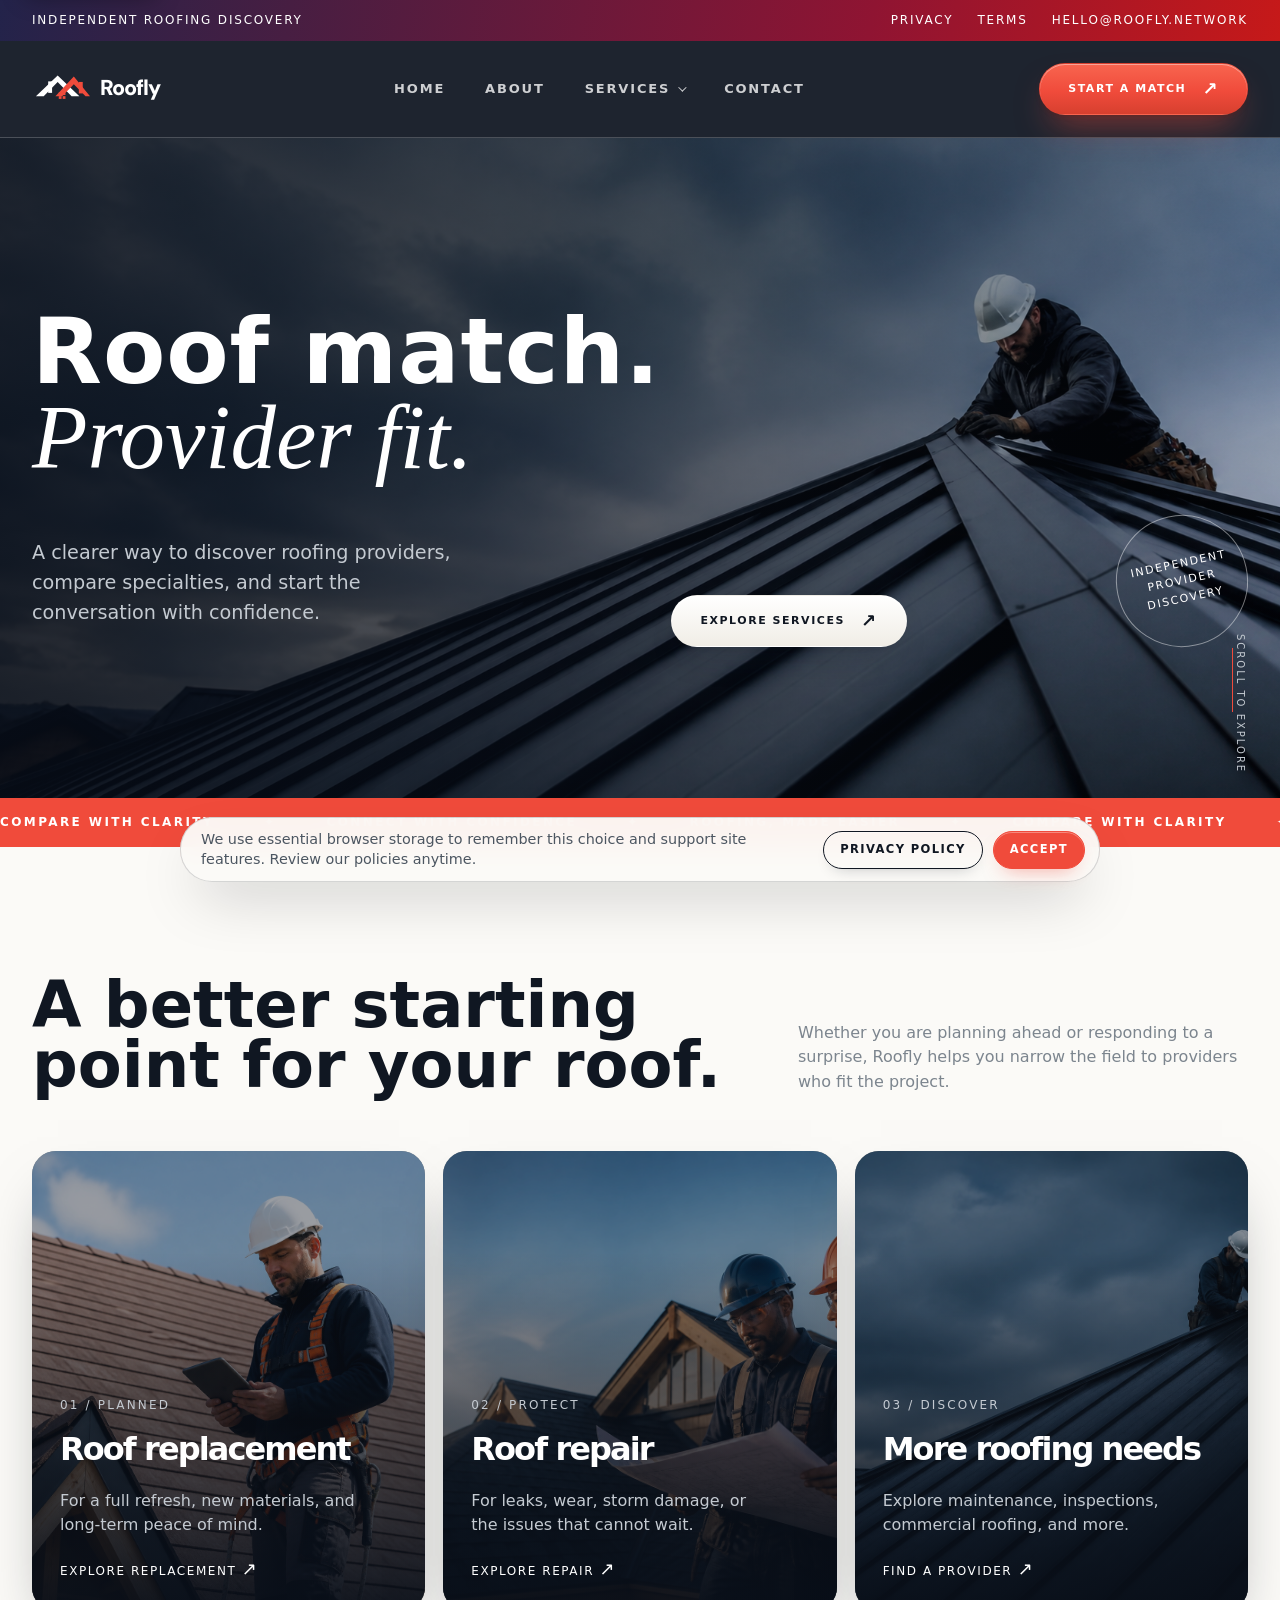
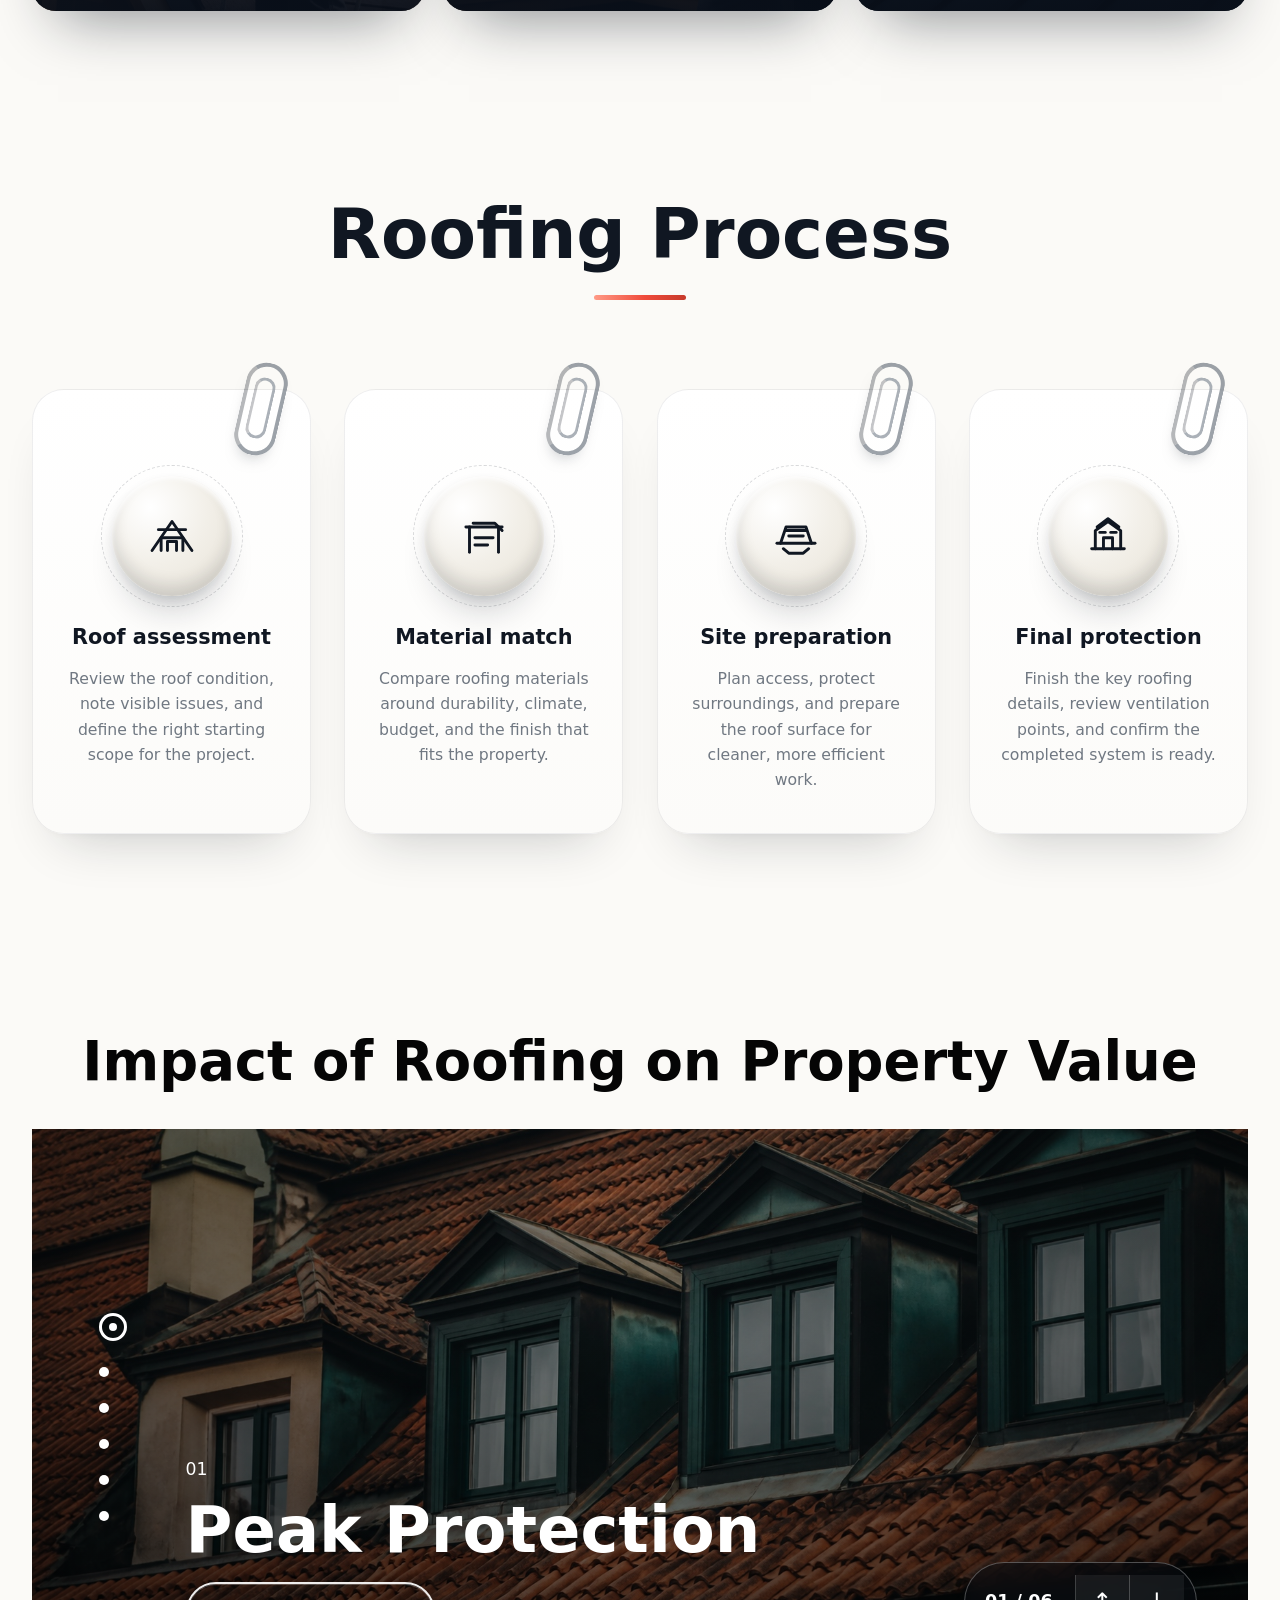
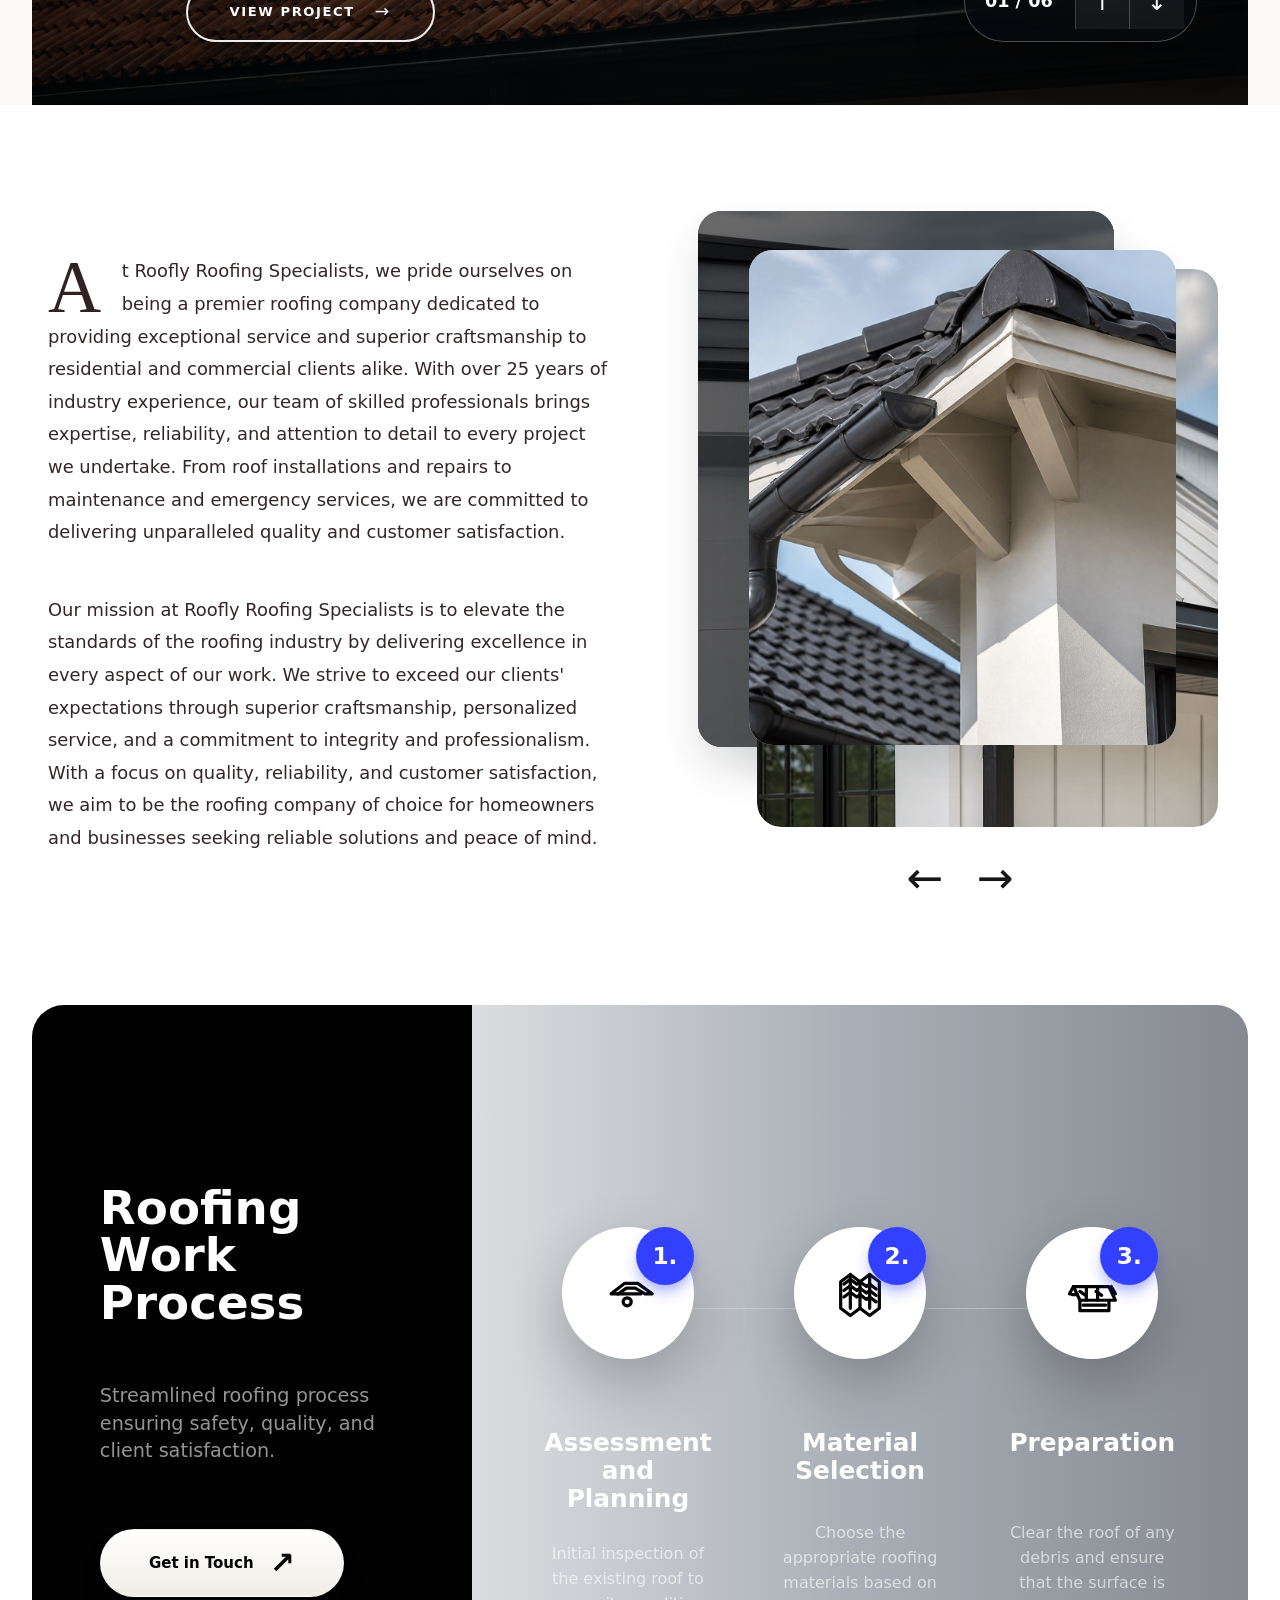
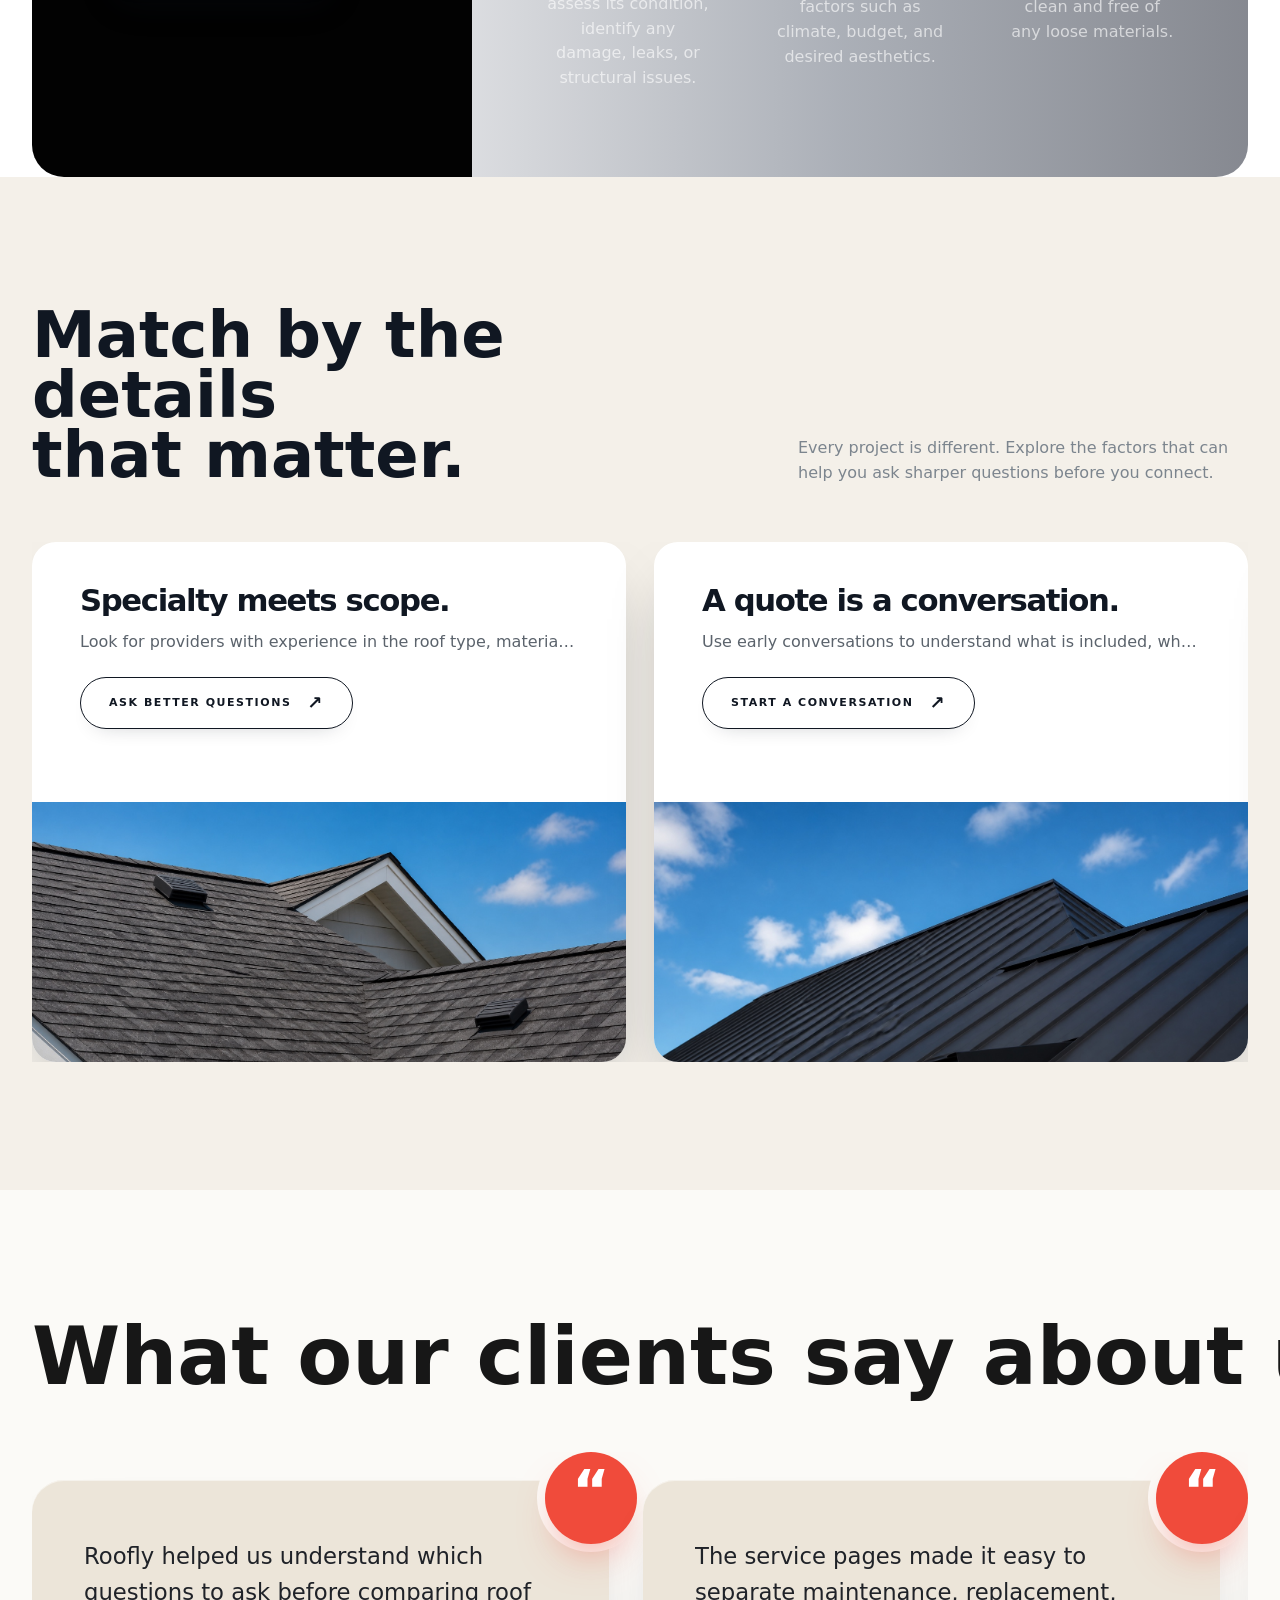
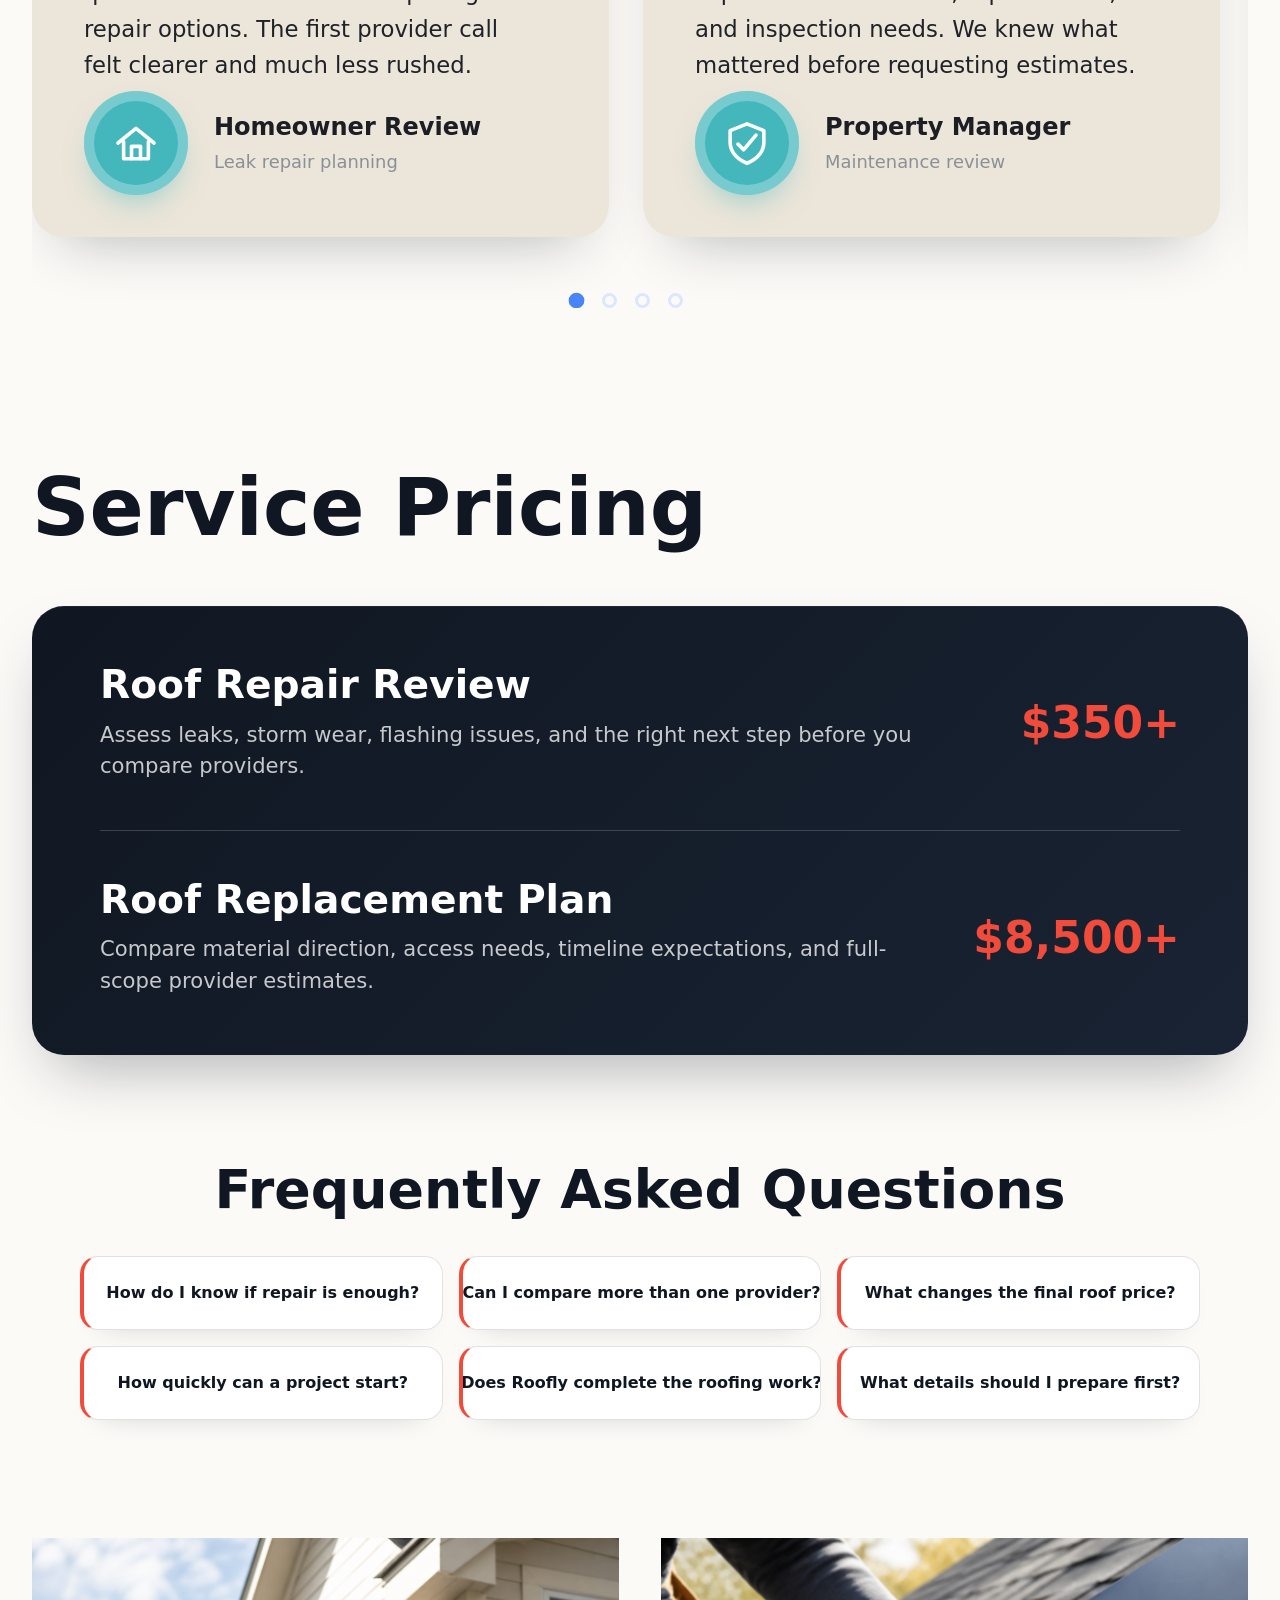
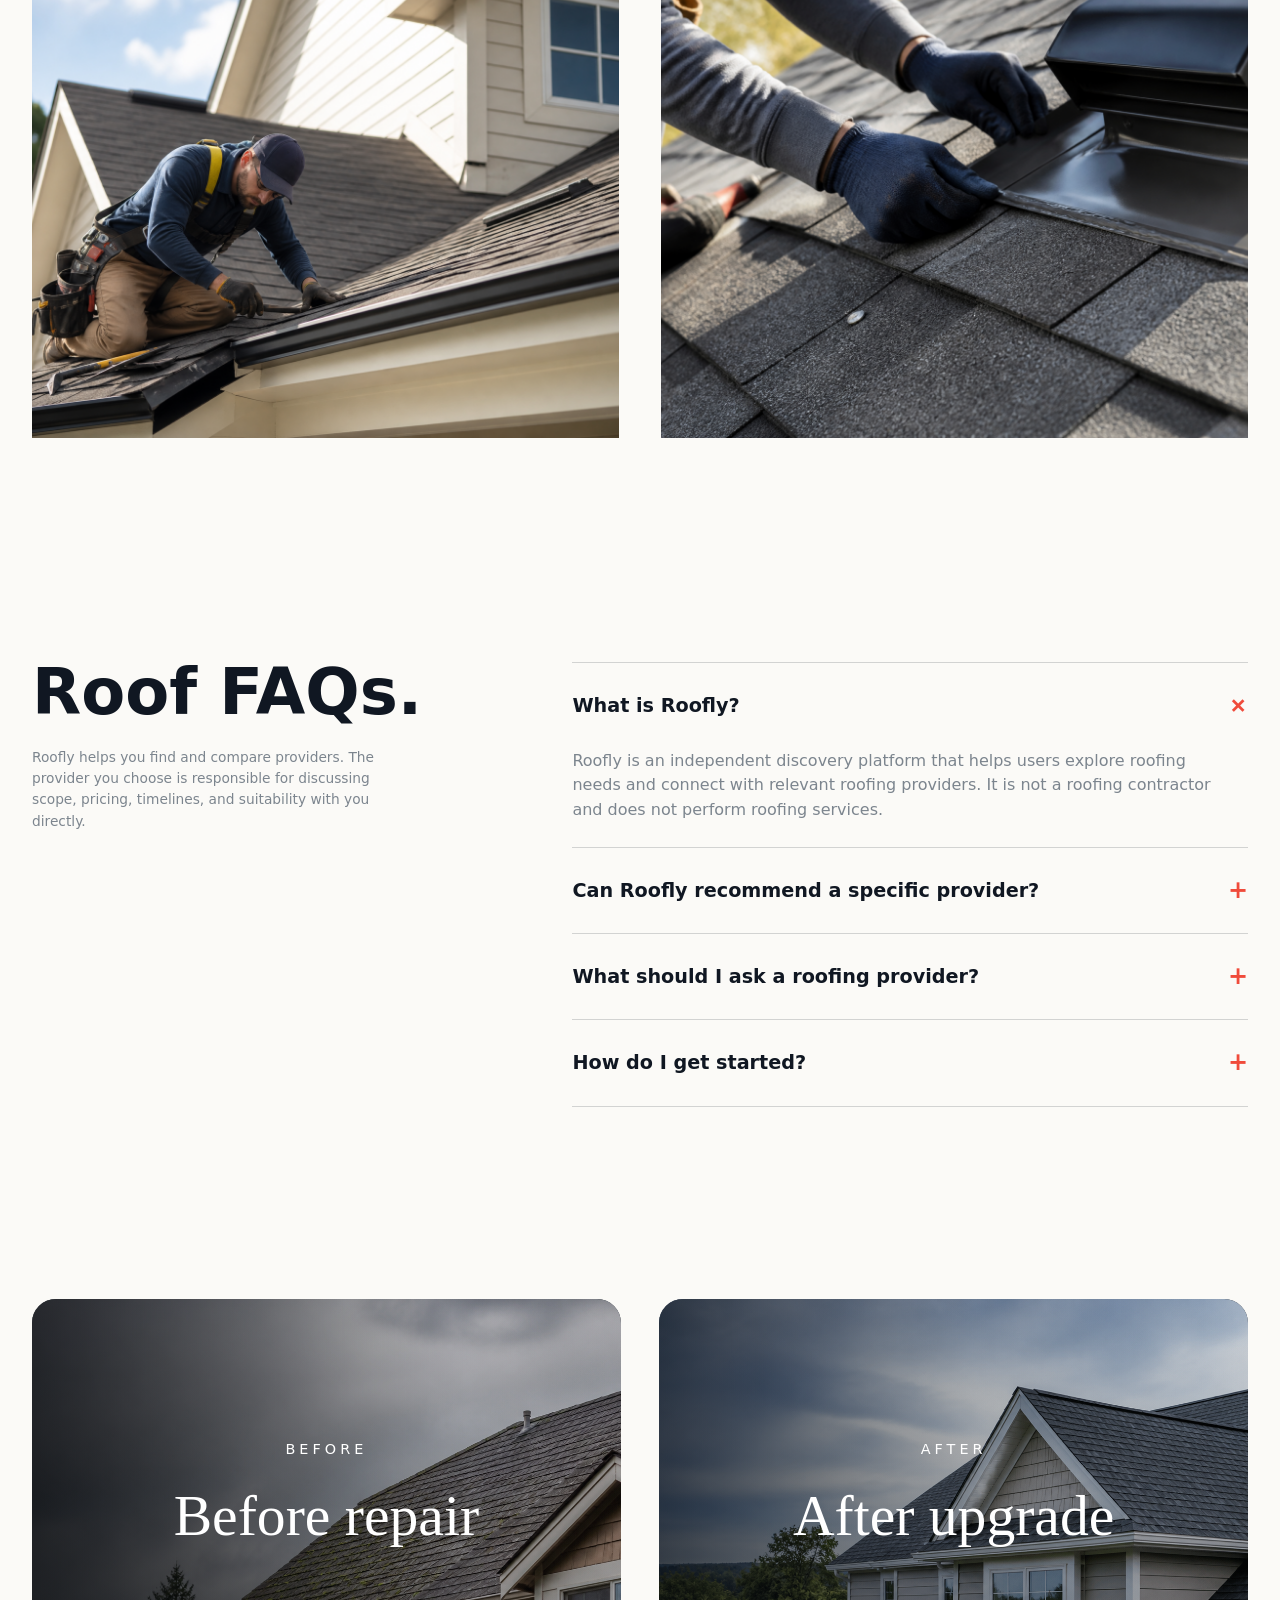
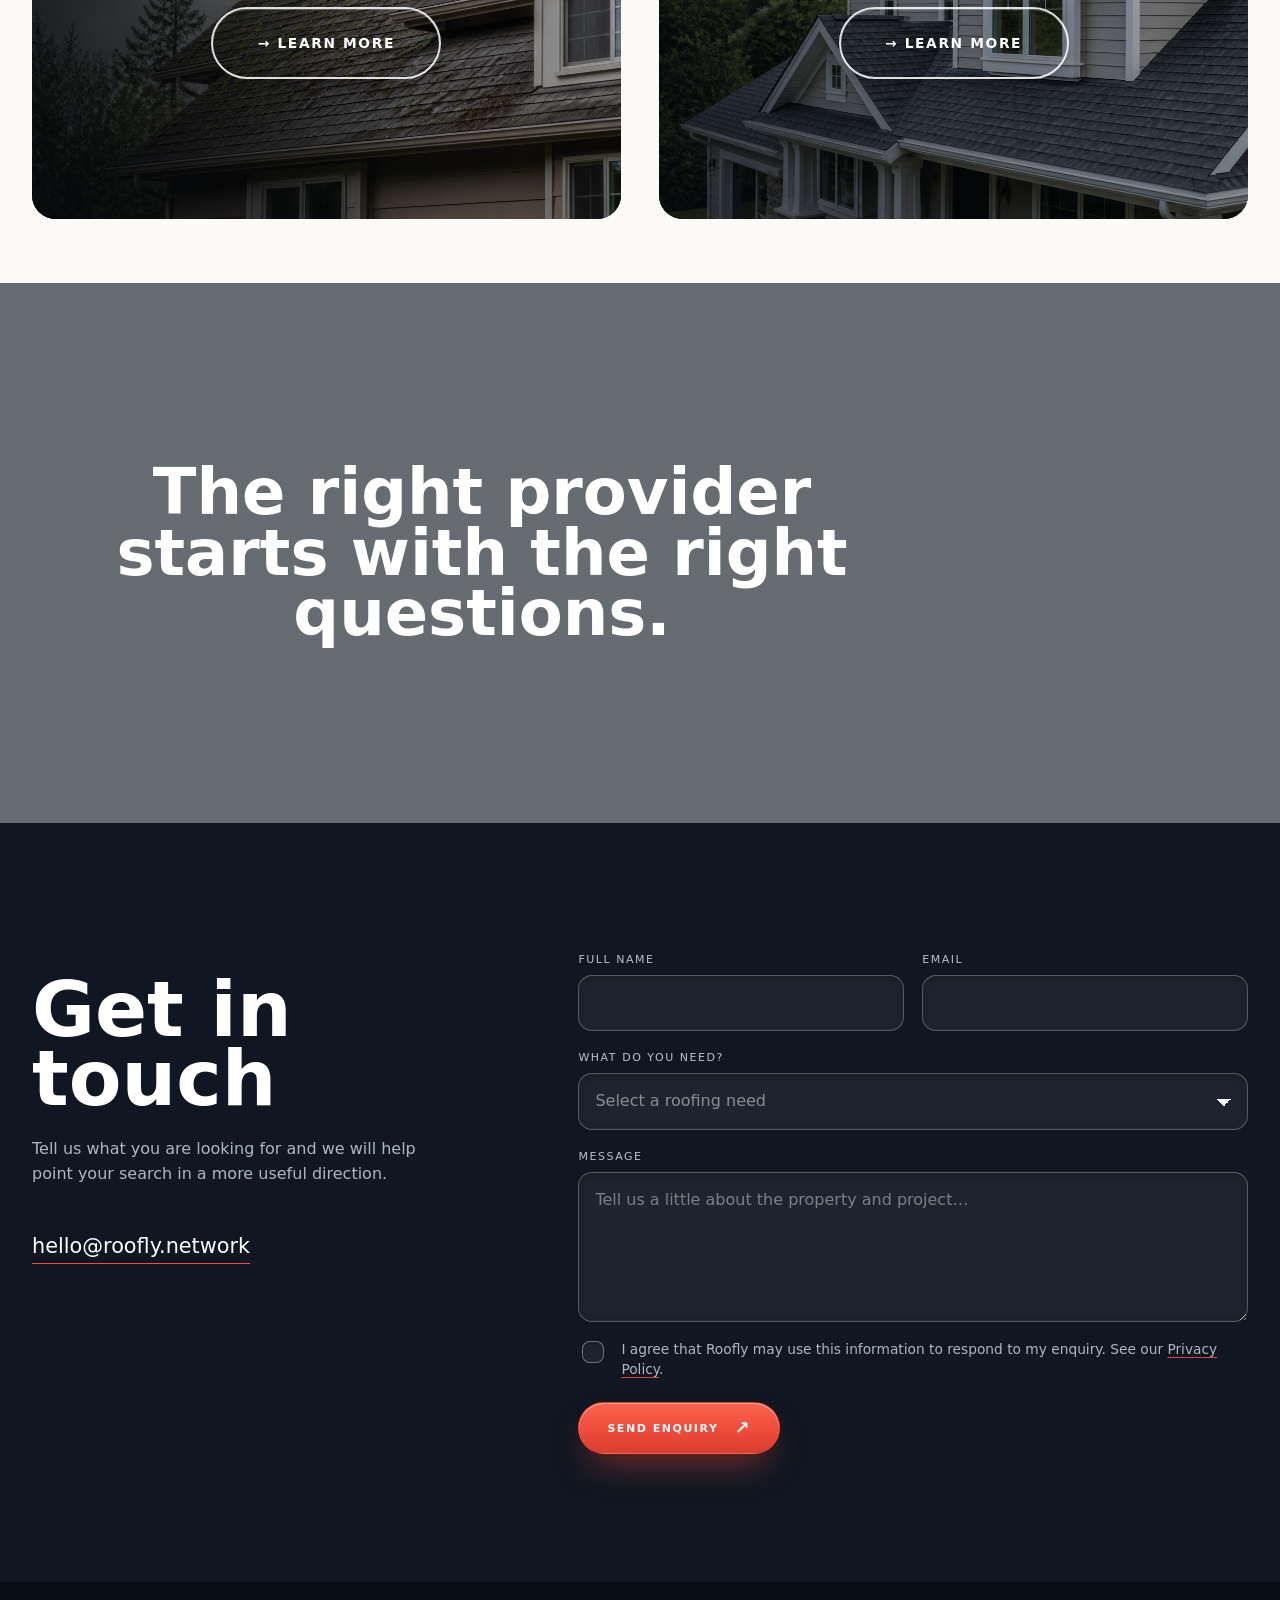
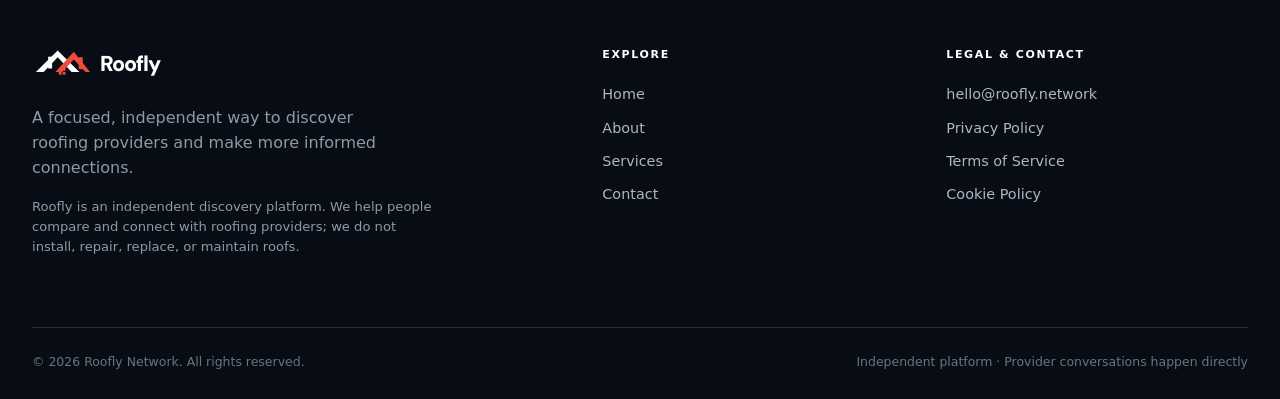
==== index.html @ 808ccd4a "+" ====
<!doctype html>
<html lang="en">

<head>
  <meta charset="utf-8">
  <meta name="viewport" content="width=device-width, initial-scale=1">
  <title>Roofly — Find your roofing match</title>
  <meta name="description"
    content="Roofly helps homeowners and businesses discover and compare roofing providers. Independent, practical, and built around better matches.">
  <link rel="icon" href="assets/images/favicon.svg">
  <link rel="stylesheet" href="assets/css/styles.css">
  <link rel="preconnect" href="https://fonts.googleapis.com">
  <link rel="preconnect" href="https://fonts.gstatic.com" crossorigin>
  <link href="https://fonts.googleapis.com/css2?family=DM+Sans:wght@400;500;700;800&display=swap" rel="stylesheet">
  <link rel="stylesheet" href="https://cdn.jsdelivr.net/npm/aos@2.3.4/dist/aos.css">
  <link rel="stylesheet" href="https://cdn.jsdelivr.net/npm/swiper@11/swiper-bundle.min.css">
</head>

<body>
  <a class="skip-link" href="#main">Skip to content</a>
  <div class="topbar">
    <div class="container topbar__inner"><span>Independent roofing discovery</span>
      <div class="topbar__links"><a href="privacy-policy.html">Privacy</a><a href="terms-of-service.html">Terms</a><a
          href="mailto:hello@roofly.network" data-site-email></a></div>
    </div>
  </div>
  <header class="site-header">
    <div class="container nav"><a class="brand" href="index.html" aria-label="Roofly home"><img data-config-logo
          src="assets/images/logo-mark.svg" alt=""><span data-site-name>Roofly</span></a>
      <nav class="nav__links" aria-label="Main navigation"><a href="index.html" data-nav-label="home">Home</a><a
          href="#about" data-nav-label="about">About</a>
        <div class="nav__item nav__item--has-menu"><a class="nav__trigger" href="#services" data-nav-label="services"
            aria-haspopup="true" aria-expanded="false">Services</a>
          <div class="nav-dropdown" role="menu" aria-label="Services navigation"><a href="roof-replacement.html"
              role="menuitem"><span>Roof replacement</span><small>Full refresh and planning</small></a><a
              href="roof-repair.html" role="menuitem"><span>Roof repair</span><small>Leaks, wear, and
                damage</small></a><a href="#contact" role="menuitem"><span>Contact form</span><small>Send your
                roofing request</small></a></div>
        </div><a href="#contact" data-nav-label="contact">Contact</a>
      </nav><a class="button button--coral nav__cta" href="#contact">Start a match <span
          class="arrow">↗</span></a><button class="menu-toggle" aria-label="Open menu" aria-expanded="false">☰</button>
    </div>
  </header>
  <main id="main">
    <section class="hero">
      <div class="hero__media"></div>
      <div class="container hero__content">
        <h1 class="display hero__title" data-aos="fade-up">Roof match.<br><em>Provider fit.</em>
        </h1>
        <div class="hero__bottom" data-aos="fade-up" data-aos-delay="140">
          <p class="lede hero__aside">A clearer way to discover roofing providers, compare specialties, and start the
            conversation with confidence.</p><a class="button button--light" href="#services">Explore services <span
              class="arrow">↗</span></a>
          <div class="hero__stamp">Independent<br>provider<br>discovery</div>
        </div>
      </div>
      <div class="hero__scroll">Scroll to explore</div>
    </section>
    <div class="marquee">
      <div class="marquee__track">
        <div class="marquee__group"><span>Compare with clarity</span><span>Connect with confidence</span><span>Roofing,
            made easier</span><span>Compare with clarity</span><span>Connect with confidence</span><span>Roofing, made
            easier</span></div>
        <div class="marquee__group" aria-hidden="true"><span>Compare with clarity</span><span>Connect with
            confidence</span><span>Roofing, made easier</span><span>Compare with clarity</span><span>Connect with
            confidence</span><span>Roofing, made easier</span></div>
      </div>
    </div>
    <section class="section" id="services">
      <div class="container">
        <div class="section-intro" data-aos="fade-up">
          <div>
            <h2 class="h2">A better starting<br>point for your roof.</h2>
          </div>
          <p>Whether you are planning ahead or responding to a surprise, Roofly helps you narrow the field to providers
            who fit the project.</p>
        </div>
        <div class="services-grid">
          <article class="service-card" data-aos="fade-up"><img src="assets/images/service-roofer.png"
              alt="Roofer working on a pitched roof">
            <div class="service-card__content">
              <div class="service-card__number">01 / PLANNED</div>
              <h3>Roof replacement</h3>
              <p>For a full refresh, new materials, and long-term peace of mind.</p><a class="service-card__link"
                href="roof-replacement.html">Explore replacement <span class="arrow">↗</span></a>
            </div>
          </article>
          <article class="service-card" data-aos="fade-up" data-aos-delay="80"><img src="assets/images/feature-roof.png"
              alt="Completed roof detail">
            <div class="service-card__content">
              <div class="service-card__number">02 / PROTECT</div>
              <h3>Roof repair</h3>
              <p>For leaks, wear, storm damage, or the issues that cannot wait.</p><a class="service-card__link"
                href="roof-repair.html">Explore repair <span class="arrow">↗</span></a>
            </div>
          </article>
          <article class="service-card" data-aos="fade-up" data-aos-delay="160"><img
              src="assets/images/about-roofers.png" alt="Roofing professionals discussing plans">
            <div class="service-card__content">
              <div class="service-card__number">03 / DISCOVER</div>
              <h3>More roofing needs</h3>
              <p>Explore maintenance, inspections, commercial roofing, and more.</p><a class="service-card__link"
                href="#contact">Find a provider <span class="arrow">↗</span></a>
            </div>
          </article>
        </div>
      </div>
    </section>
    <section class="section roof-workflow" aria-label="Roofing process">
      <div class="roof-workflow__container">
        <div class="roof-workflow__heading" data-aos="fade-up">
          <h2>Roofing Process</h2>
        </div>
        <div class="roof-workflow__grid">
          <article class="roof-workflow__step" data-aos="fade-up">
            <div class="roof-workflow__icon" aria-hidden="true">
              <svg viewBox="0 0 64 64">
                <path d="M10 48 32 16l22 32" />
                <path d="M20 48V34h24v14" />
                <path d="M27 48V38h10v10" />
                <path d="M17 25h30" />
              </svg>
            </div>
            <h3>Roof assessment</h3>
            <p>Review the roof condition, note visible issues, and define the right starting scope for the project.</p>
          </article>
          <article class="roof-workflow__step" data-aos="fade-up" data-aos-delay="80">
            <div class="roof-workflow__icon" aria-hidden="true">
              <svg viewBox="0 0 64 64">
                <path d="M12 22h40" />
                <path d="M16 22v28" />
                <path d="M48 22v28" />
                <path d="M20 18h24l8 8" />
                <path d="M22 34h20" />
                <path d="M22 42h14" />
              </svg>
            </div>
            <h3>Material match</h3>
            <p>Compare roofing materials around durability, climate, budget, and the finish that fits the property.</p>
          </article>
          <article class="roof-workflow__step" data-aos="fade-up" data-aos-delay="160">
            <div class="roof-workflow__icon" aria-hidden="true">
              <svg viewBox="0 0 64 64">
                <path d="M11 40h42" />
                <path d="m15 40 6-18h22l6 18" />
                <path d="M21 26h22" />
                <path d="M24 32h16" />
                <path d="m18 46 6 5h16l6-5" />
              </svg>
            </div>
            <h3>Site preparation</h3>
            <p>Plan access, protect surroundings, and prepare the roof surface for cleaner, more efficient work.</p>
          </article>
          <article class="roof-workflow__step" data-aos="fade-up" data-aos-delay="240">
            <div class="roof-workflow__icon" aria-hidden="true">
              <svg viewBox="0 0 64 64">
                <path d="M14 46h36" />
                <path d="M18 46V26l14-10 14 10v20" />
                <path d="M27 46V34h10v12" />
                <path d="M23 28h6" />
                <path d="M35 28h6" />
                <path d="m20 22 12-9 12 9" />
              </svg>
            </div>
            <h3>Final protection</h3>
            <p>Finish the key roofing details, review ventilation points, and confirm the completed system is ready.</p>
          </article>
        </div>
      </div>
    </section>
    <section class="section projects-showcase" id="projects">
      <div class="container projects-showcase__intro" data-aos="fade-up">
        <h2>Impact of Roofing on Property Value</h2>
      </div>
      <div class="swiper vertical-project-swiper" data-aos="fade-up" aria-label="Latest roofing projects">
        <div class="swiper-wrapper">
          <article class="swiper-slide project-slide" data-index="01">
            <img src="assets/images/project-roof-01.jpg" alt="Terracotta roof tiles with teal dormer windows">
            <div class="project-slide__shade"></div>
            <div class="project-slide__content"><span>01</span>
              <h3>Peak Protection</h3><a class="project-slide__button" href="roof-replacement.html">View Project <span
                  class="arrow">→</span></a>
            </div>
          </article>
          <article class="swiper-slide project-slide" data-index="02">
            <img src="assets/images/project-roof-02.jpg" alt="Diagonal terracotta roof and teal attic windows">
            <div class="project-slide__shade"></div>
            <div class="project-slide__content"><span>02</span>
              <h3>Tile Renewal</h3><a class="project-slide__button" href="roof-repair.html">View Project <span
                  class="arrow">→</span></a>
            </div>
          </article>
          <article class="swiper-slide project-slide" data-index="03">
            <img src="assets/images/project-roof-03.jpg" alt="Layered terracotta city roofscape with teal windows">
            <div class="project-slide__shade"></div>
            <div class="project-slide__content"><span>03</span>
              <h3>Heritage Roofing</h3><a class="project-slide__button" href="roof-replacement.html">View Project <span
                  class="arrow">→</span></a>
            </div>
          </article>
          <article class="swiper-slide project-slide" data-index="04">
            <img src="assets/images/project-roof-04.jpg" alt="Warm terracotta roof with teal dormers at sunset">
            <div class="project-slide__shade"></div>
            <div class="project-slide__content"><span>04</span>
              <h3>Value Lift</h3><a class="project-slide__button" href="roof-replacement.html">View Project <span
                  class="arrow">→</span></a>
            </div>
          </article>
          <article class="swiper-slide project-slide" data-index="05">
            <img src="assets/images/project-roof-05.jpg" alt="Terracotta roof with teal skylight frames">
            <div class="project-slide__shade"></div>
            <div class="project-slide__content"><span>05</span>
              <h3>Lightline Roof</h3><a class="project-slide__button" href="roof-repair.html">View Project <span
                  class="arrow">→</span></a>
            </div>
          </article>
          <article class="swiper-slide project-slide" data-index="06">
            <img src="assets/images/project-roof-06.jpg" alt="Dark terracotta roofscape with teal dormer windows">
            <div class="project-slide__shade"></div>
            <div class="project-slide__content"><span>06</span>
              <h3>Urban Tilework</h3><a class="project-slide__button" href="roof-replacement.html">View Project <span
                  class="arrow">→</span></a>
            </div>
          </article>
        </div>
        <div class="project-vertical-pagination"></div>
        <div class="project-side-controls">
          <div class="project-fraction"><span data-project-current>01</span> / 06</div>
          <div class="project-arrows"><button class="project-arrow project-arrow-prev" type="button"
              aria-label="Previous project">↑</button><button class="project-arrow project-arrow-next" type="button"
              aria-label="Next project">↓</button></div>
        </div>
      </div>
    </section>
    <section class="about-swiper-section" id="about">
      <div class="about-swiper-layout">
        <div class="about-swiper-copy">
          <p class="about-swiper-lead"><span class="about-swiper-dropcap">A</span>t Roofly Roofing Specialists, we pride
            ourselves on being a premier roofing company dedicated to providing exceptional service and superior
            craftsmanship to residential and commercial clients alike. With over 25 years of industry experience, our
            team of skilled professionals brings expertise, reliability, and attention to detail to every project we
            undertake. From roof installations and repairs to maintenance and emergency services, we are committed to
            delivering unparalleled quality and customer satisfaction.</p>
          <p>Our mission at Roofly Roofing Specialists is to elevate the standards of the roofing industry by delivering
            excellence in every aspect of our work. We strive to exceed our clients' expectations through superior
            craftsmanship, personalized service, and a commitment to integrity and professionalism. With a focus on
            quality, reliability, and customer satisfaction, we aim to be the roofing company of choice for homeowners
            and businesses seeking reliable solutions and peace of mind.</p>
        </div>
        <div class="about-photo-panel" aria-label="Roofing detail photo carousel">
          <div class="about-photo-ghost about-photo-ghost--back" aria-hidden="true">
            <img src="assets/images/about-swipe-roof-03.jpg" alt="" data-about-ghost-back>
          </div>
          <div class="about-photo-ghost about-photo-ghost--mid" aria-hidden="true">
            <img src="assets/images/about-swipe-roof-02.jpg" alt="" data-about-ghost-mid>
          </div>
          <div class="swiper about-photo-swiper">
            <div class="swiper-wrapper">
              <figure class="swiper-slide about-photo-slide" data-about-photo="assets/images/about-swipe-roof-01.jpg">
                <img src="assets/images/about-swipe-roof-01.jpg" alt="White standing seam roof with dark gutter detail">
              </figure>
              <figure class="swiper-slide about-photo-slide" data-about-photo="assets/images/about-swipe-roof-02.jpg">
                <img src="assets/images/about-swipe-roof-02.jpg" alt="Dark tiled roof eave with clean fascia and gutter">
              </figure>
              <figure class="swiper-slide about-photo-slide" data-about-photo="assets/images/about-swipe-roof-03.jpg">
                <img src="assets/images/about-swipe-roof-03.jpg" alt="Commercial flat roof membrane and drain detail">
              </figure>
            </div>
          </div>
          <div class="about-photo-controls">
            <button class="about-photo-arrow about-photo-prev" type="button" aria-label="Previous image">←</button>
            <button class="about-photo-arrow about-photo-next" type="button" aria-label="Next image">→</button>
          </div>
        </div>
      </div>
    </section>
    <section class="section section--dark process-section" id="process">
      <div class="process-layout">
        <div class="process-panel" data-aos="fade-right">
          <h2>Roofing Work<br>Process</h2>
          <p>Streamlined roofing process ensuring safety, quality, and client satisfaction.</p><a
            class="button button--light process-button" href="#contact">Get in Touch <span class="arrow">↗</span></a>
        </div>
        <div class="process-photo">
          <div class="process-steps">
            <article class="process-step" data-aos="fade-up">
              <div class="process-icon"><svg viewBox="0 0 72 72" aria-hidden="true">
                  <path d="M15 37 32 24h16l18 13h-9l-12-7H34l-10 7z" />
                  <path d="M23 37h29" />
                  <circle cx="35" cy="47" r="5" />
                </svg><span>1.</span></div>
              <h3>Assessment and Planning</h3>
              <p>Initial inspection of the existing roof to assess its condition, identify any damage, leaks, or
                structural issues.</p>
            </article>
            <article class="process-step" data-aos="fade-up" data-aos-delay="80">
              <div class="process-icon"><svg viewBox="0 0 72 72" aria-hidden="true">
                  <path d="M12 22 24 13l12 9 12-9 12 9v33L48 64l-12-9-12 9-12-9z" />
                  <path d="M24 13v42M36 22v33M48 13v42" />
                  <path d="m16 25 8-6 8 6 4-3 8 6 4-3 8 6" />
                  <path d="m16 33 8-6 8 6 4-3 8 6 4-3 8 6" />
                  <path d="m16 41 8-6 8 6 4-3 8 6 4-3 8 6" />
                </svg><span>2.</span></div>
              <h3>Material Selection</h3>
              <p>Choose the appropriate roofing materials based on factors such as climate, budget, and desired
                aesthetics.</p>
            </article>
            <article class="process-step" data-aos="fade-up" data-aos-delay="160">
              <div class="process-icon"><svg viewBox="0 0 72 72" aria-hidden="true">
                  <path d="M13 28h44l8 17H21z" />
                  <path d="M21 45v13h36V45" />
                  <path d="M25 51h28" />
                  <path d="M18 38h-7M13 28l-5 9M60 28l5 9" />
                  <path d="M29 28v17M43 28v17" />
                  <path d="m21 34 7 5m13-5 7 5" />
                </svg><span>3.</span></div>
              <h3>Preparation</h3>
              <p>Clear the roof of any debris and ensure that the surface is clean and free of any loose materials.</p>
            </article>
          </div>
        </div>
      </div>
    </section>
    <section class="section providers">
      <div class="container">
        <div class="section-intro" data-aos="fade-up">
          <div>
            <h2 class="h2">Match by the details<br>that matter.</h2>
          </div>
          <p>Every project is different. Explore the factors that can help you ask sharper questions before you connect.
          </p>
        </div>
        <div class="swiper provider-swiper" data-aos="fade-up">
          <div class="swiper-wrapper">
            <article class="swiper-slide provider-card">
              <div class="provider-card__copy">
                <h3 class="h3">Specialty meets scope.</h3>
                <p>Look for providers with experience in the roof type, material, property, or timeline your project
                  calls for.</p><a class="button button--outline-dark" href="#contact">Ask better questions <span
                    class="arrow">↗</span></a>
              </div>
              <div class="provider-card__media"><img src="assets/images/provider-fit-roof.jpg"
                  alt="Clean asphalt shingle roof detail with vents and blue sky"></div>
            </article>
            <article class="swiper-slide provider-card">
              <div class="provider-card__copy">
                <h3 class="h3">A quote is a conversation.</h3>
                <p>Use early conversations to understand what is included, what is not, and how the provider
                  communicates.</p><a class="button button--outline-dark" href="#contact">Start a conversation <span
                    class="arrow">↗</span></a>
              </div>
              <div class="provider-card__media"><img src="assets/images/provider-quote-roof.jpg"
                  alt="Standing seam metal roof detail with gutter and blue sky"></div>
            </article>
            <article class="swiper-slide provider-card">
              <div class="provider-card__copy">
                <h3 class="h3">Choose with context.</h3>
                <p>Compare more than a headline price: think about materials, process, availability, and the experience
                  you want.</p><a class="button button--outline-dark" href="#contact">Explore your options <span
                    class="arrow">↗</span></a>
              </div>
              <div class="provider-card__media"><img src="assets/images/parallax-tiles.png"
                  alt="Terracotta roof tiles and teal windows"></div>
            </article>
            <article class="swiper-slide provider-card">
              <div class="provider-card__copy">
                <h3 class="h3">Materials show their quality.</h3>
                <p>Compare roof surfaces, vents, ridge caps, and gutter details to understand how a residential project
                  is finished.</p><a class="button button--outline-dark" href="#contact">Compare roof details <span
                    class="arrow">↗</span></a>
              </div>
              <div class="provider-card__media"><img src="assets/images/provider-residential-roof.jpg"
                  alt="Residential shingle roof detail with vents and blue sky"></div>
            </article>
            <article class="swiper-slide provider-card">
              <div class="provider-card__copy">
                <h3 class="h3">Systems matter on flat roofs.</h3>
                <p>Commercial roof surfaces, seams, drainage, and rooftop equipment all shape the provider questions
                  worth asking.</p><a class="button button--outline-dark" href="#contact">Explore flat roofs <span
                    class="arrow">↗</span></a>
              </div>
              <div class="provider-card__media"><img src="assets/images/provider-flat-roof.jpg"
                  alt="Commercial flat roof membrane with drain and rooftop equipment"></div>
            </article>
          </div>
        </div>
      </div>
    </section>
    <section class="section testimonials" aria-label="Testimonials">
      <div class="container testimonials__inner">
        <div class="testimonials__heading" data-aos="fade-up">
          <h2>What our clients say about us</h2>
        </div>
        <div class="swiper testimonial-swiper" data-aos="fade-up" data-aos-delay="80">
          <div class="swiper-wrapper">
            <article class="swiper-slide testimonial-card">
              <div class="testimonial-card__quote" aria-hidden="true"><span>&ldquo;</span></div>
              <p>Roofly helped us understand which questions to ask before comparing roof repair options. The first provider call felt clearer and much less rushed.</p>
              <div class="testimonial-card__author">
                <div class="testimonial-card__icon" aria-hidden="true">
                  <svg viewBox="0 0 48 48">
                    <path d="M8 24 24 11l16 13" />
                    <path d="M13 23v15h22V23" />
                    <path d="M20 38V27h8v11" />
                  </svg>
                </div>
                <div><strong>Homeowner Review</strong><span>Leak repair planning</span></div>
              </div>
            </article>
            <article class="swiper-slide testimonial-card">
              <div class="testimonial-card__quote" aria-hidden="true"><span>&ldquo;</span></div>
              <p>The service pages made it easy to separate maintenance, replacement, and inspection needs. We knew what mattered before requesting estimates.</p>
              <div class="testimonial-card__author">
                <div class="testimonial-card__icon" aria-hidden="true">
                  <svg viewBox="0 0 48 48">
                    <path d="M24 7 39 13v10c0 9-6 15-15 19C15 38 9 32 9 23V13z" />
                    <path d="m16 25 5 5 11-13" />
                  </svg>
                </div>
                <div><strong>Property Manager</strong><span>Maintenance review</span></div>
              </div>
            </article>
            <article class="swiper-slide testimonial-card">
              <div class="testimonial-card__quote" aria-hidden="true"><span>&ldquo;</span></div>
              <p>Instead of guessing from a long list of contractors, we compared project fit, materials, and communication style. That saved us time immediately.</p>
              <div class="testimonial-card__author">
                <div class="testimonial-card__icon" aria-hidden="true">
                  <svg viewBox="0 0 48 48">
                    <path d="M12 13h24v28H12z" />
                    <path d="M17 20h14" />
                    <path d="M17 27h14" />
                    <path d="M17 34h8" />
                    <path d="M18 13V8h12v5" />
                  </svg>
                </div>
                <div><strong>Project Planner</strong><span>Replacement scope</span></div>
              </div>
            </article>
            <article class="swiper-slide testimonial-card">
              <div class="testimonial-card__quote" aria-hidden="true"><span>&ldquo;</span></div>
              <p>The guidance gave our team a practical checklist for a commercial roof conversation, especially around drainage, seams, and access timing.</p>
              <div class="testimonial-card__author">
                <div class="testimonial-card__icon" aria-hidden="true">
                  <svg viewBox="0 0 48 48">
                    <path d="M8 40h32" />
                    <path d="M12 40V17h24v23" />
                    <path d="M18 17V9h12v8" />
                    <path d="M18 25h4M26 25h4M18 32h4M26 32h4" />
                  </svg>
                </div>
                <div><strong>Business Owner</strong><span>Flat roof questions</span></div>
              </div>
            </article>
          </div>
          <div class="testimonial-pagination"></div>
        </div>
      </div>
    </section>
    <section class="section pricing-faq" aria-label="Roofing pricing and service questions">
      <div class="pricing-faq__container">
        <h2 class="pricing-faq__title" data-aos="fade-up">Service Pricing</h2>
        <div class="pricing-faq__panel" data-aos="fade-up" data-aos-delay="80">
          <article class="pricing-faq__price">
            <div>
              <h3>Roof Repair Review</h3>
              <p>Assess leaks, storm wear, flashing issues, and the right next step before you compare providers.</p>
            </div>
            <strong>$350+</strong>
          </article>
          <article class="pricing-faq__price">
            <div>
              <h3>Roof Replacement Plan</h3>
              <p>Compare material direction, access needs, timeline expectations, and full-scope provider estimates.</p>
            </div>
            <strong>$8,500+</strong>
          </article>
        </div>
        <h2 class="pricing-faq__title pricing-faq__title--questions" data-aos="fade-up">Frequently Asked Questions</h2>
        <div class="pricing-faq__questions" data-aos="fade-up" data-aos-delay="80">
          <article>How do I know if repair is enough?</article>
          <article>Can I compare more than one provider?</article>
          <article>What changes the final roof price?</article>
          <article>How quickly can a project start?</article>
          <article>Does Roofly complete the roofing work?</article>
          <article>What details should I prepare first?</article>
        </div>
        <div class="pricing-faq__photos" data-aos="fade-up">
          <img src="assets/images/roof-pricing-repair.png" alt="Professional roofer repairing shingles on a residential roof" loading="lazy">
          <img src="assets/images/roof-pricing-flashing.png" alt="Close-up of roofing flashing work around a roof vent" loading="lazy">
        </div>
      </div>
    </section>

    <section class="section">
      <div class="container faq">
        <div class="faq__intro" data-aos="fade-up">
          <h2 class="h2">Roof FAQs.</h2>
          <p class="small" style="max-width:360px;margin-top:24px">Roofly helps you find and compare providers. The
            provider you choose is responsible for discussing scope, pricing, timelines, and suitability with you
            directly.</p>
        </div>
        <div class="accordion" data-aos="fade-up">
          <div class="accordion__item is-open"><button class="accordion__button" aria-expanded="true">What is
              Roofly?<span class="accordion__plus">+</span></button>
            <div class="accordion__panel">
              <div>
                <p>Roofly is an independent discovery platform that helps users explore roofing needs and connect with
                  relevant roofing providers. It is not a roofing contractor and does not perform roofing services.</p>
              </div>
            </div>
          </div>
          <div class="accordion__item"><button class="accordion__button" aria-expanded="false">Can Roofly recommend a
              specific provider?<span class="accordion__plus">+</span></button>
            <div class="accordion__panel">
              <div>
                <p>We help organize the search around your needs. Any provider information or match should be reviewed
                  by you, and your final decision remains your own.</p>
              </div>
            </div>
          </div>
          <div class="accordion__item"><button class="accordion__button" aria-expanded="false">What should I ask a
              roofing provider?<span class="accordion__plus">+</span></button>
            <div class="accordion__panel">
              <div>
                <p>Ask about relevant experience, materials, scope, timing, written estimates, warranties, insurance,
                  and how changes are handled. A good provider should welcome clear questions.</p>
              </div>
            </div>
          </div>
          <div class="accordion__item"><button class="accordion__button" aria-expanded="false">How do I get
              started?<span class="accordion__plus">+</span></button>
            <div class="accordion__panel">
              <div>
                <p>Send a short enquiry through the form below. Include the kind of property, the roofing need, and
                  anything you already know about the project.</p>
              </div>
            </div>
          </div>
        </div>
      </div>
    </section>

        <section class="section roof-compare" aria-label="Before and after roof comparison">
          <div class="roof-compare__grid">
            <article class="roof-compare-card" data-aos="fade-up">
              <img src="assets/images/before-roof-comparison.png" alt="Weathered residential roof before replacement"
                loading="lazy">
              <div class="roof-compare-card__shade"></div>
              <div class="roof-compare-card__content">
                <span>Before</span>
                <h2>Before repair</h2>
                <a href="roof-repair.html">→ Learn More</a>
              </div>
            </article>
            <article class="roof-compare-card" data-aos="fade-up" data-aos-delay="80">
              <img src="assets/images/after-roof-comparison.png" alt="Clean new residential roof after replacement"
                loading="lazy">
              <div class="roof-compare-card__shade"></div>
              <div class="roof-compare-card__content">
                <span>After</span>
                <h2>After upgrade</h2>
                <a href="roof-replacement.html">→ Learn More</a>
              </div>
            </article>
          </div>
        </section> 
        
    <section class="parallax">
      <div class="container" data-aos="zoom-in">
        <h2 class="h2">The right provider<br>starts with the right questions.</h2>
      </div>
    </section>
    <section class="section contact" id="contact">
      <div class="container contact-grid">
        <div class="contact__copy" data-aos="fade-up">
          <h2 class="h2">Get in touch</h2>
          <p>Tell us what you are looking for and we will help point your search in a more useful direction.</p><a
            class="contact__email" data-site-email href="mailto:hello@roofly.network">hello@roofly.network</a>
        </div>
        <form class="contact-form" action="contact.php" method="post" novalidate data-aos="fade-up">
          <div class="field"><label for="full-name">Full name</label><input id="full-name" name="full_name"
              autocomplete="name" required></div>
          <div class="field"><label for="email">Email</label><input id="email" name="email" type="email"
              autocomplete="email" required></div>
          <div class="field field--full"><label for="service">What do you need?</label><select id="service"
              name="service" required>
              <option value="" selected disabled>Select a roofing need</option>
              <option>Roof repair</option>
              <option>Roof replacement</option>
              <option>Roof inspection</option>
              <option>Commercial roofing</option>
              <option>Something else</option>
            </select></div>
          <div class="field field--full"><label for="message">Message</label><textarea id="message" name="message"
              placeholder="Tell us a little about the property and project…" required></textarea></div>
          <div class="honeypot" aria-hidden="true"><label>Website<input name="website" tabindex="-1"
                autocomplete="off"></label></div><label class="consent"><input type="checkbox" name="privacy_consent"
              value="yes" required><span>I agree that Roofly may use this information to respond to my enquiry. See our
              <a href="privacy-policy.html" style="text-decoration:underline">Privacy Policy</a>.</span></label>
          <div class="form-actions"><button class="button button--coral" type="submit">Send enquiry <span
                class="arrow">↗</span></button><span class="form-status" role="status" aria-live="polite"></span></div>
        </form>
      </div>
    </section>
  </main>
  <footer class="site-footer">
    <div class="container">
      <div class="footer-grid">
        <div><a class="brand" href="index.html"><img data-config-logo src="assets/images/logo-mark.svg" alt=""><span
              data-site-name>Roofly</span></a>
          <p class="footer__about">A focused, independent way to discover roofing providers and make more informed
            connections.</p>
          <p class="footer__disclaimer" data-disclaimer>Roofly is an independent discovery platform.</p>
        </div>
        <div>
          <h2 class="footer__title">Explore</h2>
          <nav class="footer__links"><a href="index.html">Home</a><a href="index.html#about">About</a><a
              href="index.html#services">Services</a><a href="index.html#contact">Contact</a></nav>
        </div>
        <div>
          <h2 class="footer__title">Legal & contact</h2>
          <nav class="footer__links"><a data-site-email href="mailto:hello@roofly.network">hello@roofly.network</a><a
              href="privacy-policy.html">Privacy Policy</a><a href="terms-of-service.html">Terms of Service</a><a
              href="cookie-policy.html">Cookie Policy</a></nav>
        </div>
      </div>
      <div class="footer-bottom"><span data-copyright>© 2026 Roofly Network. All rights
          reserved.</span><span>Independent platform · Provider conversations happen directly</span></div>
    </div>
  </footer>
  <script src="config/config.js"></script>
  <script src="https://cdn.jsdelivr.net/npm/aos@2.3.4/dist/aos.js"></script>
  <script src="https://cdn.jsdelivr.net/npm/swiper@11/swiper-bundle.min.js"></script>
  <script src="assets/js/app.js"></script>
</body>

</html>
---- assets/css/styles.css ----
:root {
  --ink: #101722;
  --ink-2: #192333;
  --coral: #f04b3b;
  --cream: #f4f0e9;
  --paper: #fbfaf7;
  --muted: #7c858e;
  --line: rgba(16, 23, 34, .17);
  --serif: Georgia, 'Times New Roman', serif;
  --sans: Inter, ui-sans-serif, system-ui, -apple-system, BlinkMacSystemFont, 'Segoe UI', sans-serif;
  --max: 1240px
}

* {
  box-sizing: border-box
}

html {
  scroll-behavior: smooth;
  overflow-x: hidden;
  overflow-x: clip
}

body {
  margin: 0;
  max-width: 100%;
  overflow-x: hidden;
  overflow-x: clip;
  background: var(--paper);
  color: var(--ink);
  font-family: var(--sans);
  font-size: 16px;
  line-height: 1.55
}

body.is-locked {
  overflow: hidden
}

a {
  color: inherit;
  text-decoration: none
}

button,
input,
select,
textarea {
  font: inherit
}

button {
  cursor: pointer
}

img {
  display: block;
  max-width: 100%
}

.container {
  width: min(calc(100% - 64px), var(--max));
  margin: 0 auto
}

.section {
  padding: 128px 0
}

.section--dark {
  background: var(--ink);
  color: #fff
}

.display {
  font-size: clamp(3.5rem, 8vw, 8.5rem);
  line-height: .88;
  letter-spacing: 0;
  margin: 0;
  font-weight: 700
}

.h2 {
  font-size: clamp(2.75rem, 5vw, 6rem);
  line-height: .94;
  letter-spacing: 0;
  margin: 0;
  font-weight: 700
}

.h3 {
  font-size: clamp(1.4rem, 2.4vw, 2.25rem);
  line-height: 1.05;
  letter-spacing: -.045em;
  margin: 0;
  font-weight: 750
}

.lede {
  font-size: clamp(1.05rem, 1.5vw, 1.35rem);
  line-height: 1.55;
  color: #c4cad1;
  max-width: 620px
}

.small {
  font-size: .86rem;
  color: var(--muted)
}

.skip-link {
  position: fixed;
  left: 16px;
  top: 16px;
  z-index: 1000;
  padding: 10px 14px;
  background: var(--coral);
  color: #fff;
  transform: translateY(-150%)
}

.skip-link:focus {
  transform: translateY(0)
}

.topbar {
  background: linear-gradient(100deg, #23234a, #8f1432 68%, #c61919);
  color: #fff;
  font-size: 12px;
  letter-spacing: .15em;
  text-transform: uppercase;
  padding: 11px 0
}

.topbar__inner {
  display: flex;
  justify-content: space-between;
  gap: 20px
}

.topbar__links {
  display: flex;
  gap: 24px
}

.site-header {
  position: sticky;
  top: 0;
  left: 0;
  width: 100%;
  z-index: 20;
  color: #fff;
  background: rgba(16, 23, 34, .94);
  border-bottom: 1px solid rgba(255, 255, 255, .2);
  backdrop-filter: blur(14px)
}

.site-header.is-scrolled {
  background: rgba(16, 23, 34, .97)
}

.nav {
  display: flex;
  align-items: center;
  justify-content: space-between;
  min-height: 96px
}

.brand {
  display: flex;
  align-items: center;
  gap: 10px;
  font-size: 1.35rem;
  font-weight: 850;
  letter-spacing: -.05em
}

.brand img {
  width: 45px;
  height: 36px;
  object-fit: contain
}

.nav__links {
  display: flex;
  align-items: center;
  gap: 40px;
  font-size: 13px;
  font-weight: 750;
  letter-spacing: .14em;
  text-transform: uppercase
}

.nav__links>a,
.nav__trigger {
  opacity: .78;
  position: relative
}

.nav__links>a:after,
.nav__trigger:after {
  content: '';
  position: absolute;
  left: 0;
  bottom: -10px;
  width: 100%;
  height: 2px;
  background: var(--coral);
  transform: scaleX(0);
  transform-origin: left;
  transition: transform .25s ease
}

.nav__links>a:hover,
.nav__links>a.active,
.nav__trigger:hover,
.nav__trigger.active,
.nav__item--has-menu:hover .nav__trigger,
.nav__item--has-menu:focus-within .nav__trigger {
  opacity: 1
}

.nav__links>a:hover:after,
.nav__links>a.active:after,
.nav__trigger:hover:after,
.nav__trigger.active:after,
.nav__item--has-menu:hover .nav__trigger:after,
.nav__item--has-menu:focus-within .nav__trigger:after {
  transform: scaleX(1)
}

.nav__item {
  position: relative;
  display: flex;
  align-items: center
}

.nav__trigger {
  display: inline-flex;
  align-items: center;
  gap: 8px
}

.nav__trigger:before {
  content: '';
  order: 2;
  width: 5px;
  height: 5px;
  border-right: 1px solid currentColor;
  border-bottom: 1px solid currentColor;
  transform: rotate(45deg) translateY(-2px);
  transition: transform .2s ease
}

.nav__item--has-menu:hover .nav__trigger:before,
.nav__item--has-menu:focus-within .nav__trigger:before {
  transform: rotate(225deg) translate(-1px, -1px)
}

.nav-dropdown {
  position: absolute;
  top: calc(100% + 22px);
  left: 50%;
  z-index: 30;
  width: 280px;
  padding: 10px;
  background: rgba(251, 250, 247, .98);
  color: var(--ink);
  border: 1px solid rgba(16, 23, 34, .14);
  box-shadow: 0 24px 60px rgba(4, 10, 20, .22);
  opacity: 0;
  visibility: hidden;
  pointer-events: none;
  transform: translate(-50%, 10px);
  transition: opacity .2s ease, transform .2s ease, visibility .2s ease;
  text-transform: none;
  letter-spacing: 0
}

.nav-dropdown:before {
  content: '';
  position: absolute;
  left: 0;
  right: 0;
  top: -24px;
  height: 24px
}

.nav-dropdown a {
  display: grid;
  gap: 2px;
  padding: 13px 14px;
  opacity: 1;
  transition: background .18s ease, color .18s ease
}

.nav-dropdown a:after {
  display: none
}

.nav-dropdown a:hover,
.nav-dropdown a.active {
  background: var(--ink);
  color: #fff
}

.nav-dropdown span {
  font-size: 13px;
  font-weight: 800;
  letter-spacing: .02em
}

.nav-dropdown small {
  font-size: 12px;
  color: var(--muted);
  font-weight: 500
}

.nav-dropdown a:hover small,
.nav-dropdown a.active small {
  color: #c9d0d8
}

.nav__item--has-menu:hover .nav-dropdown,
.nav__item--has-menu:focus-within .nav-dropdown,
.nav__item--has-menu.is-open .nav-dropdown {
  opacity: 1;
  visibility: visible;
  pointer-events: auto;
  transform: translate(-50%, 0)
}

.button {
  display: inline-flex;
  align-items: center;
  justify-content: center;
  gap: 16px;
  min-height: 52px;
  padding: 0 28px;
  border: 1px solid transparent;
  border-radius: 0;
  text-transform: uppercase;
  letter-spacing: .14em;
  font-size: 11px;
  font-weight: 800;
  transition: transform .25s ease, background .25s ease, color .25s ease, border-color .25s ease
}

.button:hover {
  transform: translateY(-3px)
}

.button--coral {
  background: var(--coral);
  color: #fff
}

.button--light {
  background: #fff;
  color: var(--ink)
}

.button--outline {
  border-color: rgba(255, 255, 255, .7);
  color: #fff;
  background: transparent
}

.button--outline-dark {
  border-color: var(--ink);
  color: var(--ink);
  background: transparent
}

.arrow {
  font-size: 18px;
  line-height: 1
}

.menu-toggle {
  display: none;
  background: none;
  border: 0;
  color: #fff;
  font-size: 24px
}

.hero {
  position: relative;
  min-height: 660px;
  display: flex;
  align-items: center;
  overflow: hidden;
  background: var(--ink);
  color: #fff
}

.hero__media {
  position: absolute;
  inset: 0;
  background-image: linear-gradient(90deg, rgba(7, 13, 24, .88) 0%, rgba(7, 13, 24, .66) 42%, rgba(7, 13, 24, .2) 100%), url('../images/hero-roof.png');
  background-size: cover;
  background-position: center
}

.hero__content {
  position: relative;
  z-index: 1;
  padding: 112px 0 92px
}

.hero__title {
  max-width: 950px
}

.hero__title em {
  font-family: var(--serif);
  font-weight: 400;
  letter-spacing: 0
}

.hero__bottom {
  display: flex;
  align-items: end;
  justify-content: space-between;
  gap: 40px;
  margin-top: 34px
}

.hero__aside {
  max-width: 430px
}

.hero__stamp {
  display: grid;
  place-items: center;
  width: 132px;
  height: 132px;
  border: 1px solid rgba(255, 255, 255, .45);
  border-radius: 50%;
  font-size: 11px;
  text-transform: uppercase;
  letter-spacing: .15em;
  text-align: center;
  transform: rotate(-12deg)
}

.hero__scroll {
  position: absolute;
  bottom: 24px;
  right: 32px;
  writing-mode: vertical-rl;
  text-transform: uppercase;
  letter-spacing: .2em;
  font-size: 10px;
  color: #c4cad1
}

.hero__scroll:after {
  content: '';
  display: block;
  width: 1px;
  height: 64px;
  background: var(--coral);
  margin-top: 14px
}

.marquee {
  overflow: hidden;
  contain: paint;
  background: var(--coral);
  color: #fff;
  white-space: nowrap;
  padding: 15px 0
}

.marquee__track {
  display: flex;
  width: max-content;
  animation: marquee 28s linear infinite;
  text-transform: uppercase;
  font-size: 12px;
  font-weight: 800;
  letter-spacing: .2em
}

.marquee__group {
  display: flex;
  align-items: center;
  gap: 50px;
  padding-right: 50px
}

.marquee__group span:after {
  content: '✦';
  margin-left: 50px
}

@keyframes marquee {
  from {
    transform: translateX(0)
  }

  to {
    transform: translateX(-50%)
  }
}

.section-intro {
  display: flex;
  justify-content: space-between;
  align-items: end;
  gap: 50px;
  margin-bottom: 56px
}

.section-intro p {
  max-width: 450px;
  margin: 0;
  color: var(--muted)
}

.services-grid {
  display: grid;
  grid-template-columns: repeat(3, 1fr);
  gap: 18px
}

.service-card {
  position: relative;
  min-height: 460px;
  overflow: hidden;
  background: var(--ink);
  color: #fff
}

.service-card img {
  width: 100%;
  height: 100%;
  position: absolute;
  inset: 0;
  object-fit: cover;
  opacity: .58;
  transition: transform .6s ease, opacity .6s ease
}

.service-card:after {
  content: '';
  position: absolute;
  inset: 0;
  background: linear-gradient(180deg, transparent 22%, rgba(9, 15, 25, .92) 100%)
}

.service-card__content {
  position: absolute;
  z-index: 1;
  inset: auto 28px 28px
}

.service-card__number {
  font-size: 12px;
  letter-spacing: .18em;
  color: #c4cad1
}

.service-card h3 {
  margin: 10px 0 14px;
  font-size: 2rem;
  letter-spacing: -.06em
}

.service-card p {
  margin: 0;
  color: #c4cad1;
  max-width: 300px
}

.service-card:hover img {
  transform: scale(1.07);
  opacity: .82
}

.service-card__link {
  display: inline-block;
  margin-top: 22px;
  color: #fff;
  font-size: 12px;
  letter-spacing: .13em;
  text-transform: uppercase
}

.split {
  display: grid;
  grid-template-columns: 1fr 1fr;
  gap: 100px;
  align-items: center
}

.about-copy {
  max-width: 620px
}

.about-copy p {
  font-size: clamp(1.15rem, 2vw, 1.65rem);
  line-height: 1.45;
  margin: 25px 0;
  color: #343d46
}

.about-copy p:first-of-type:first-letter {
  font-family: var(--serif);
  font-size: 5rem;
  float: left;
  line-height: .8;
  padding: .1em .12em 0 0;
  color: var(--coral)
}

.image-frame {
  position: relative
}

.image-frame img {
  width: 100%;
  height: 590px;
  object-fit: cover
}

.image-frame:before {
  content: '';
  position: absolute;
  inset: -20px 20px 20px -20px;
  border: 1px solid var(--coral);
  z-index: -1
}

.image-caption {
  position: absolute;
  bottom: 20px;
  left: 20px;
  right: 20px;
  padding: 20px;
  background: rgba(16, 23, 34, .8);
  color: #fff;
  display: flex;
  justify-content: space-between;
  gap: 20px;
  align-items: end
}

.image-caption span {
  font-size: 12px;
  text-transform: uppercase;
  letter-spacing: .16em
}

.finder {
  display: grid;
  grid-template-columns: .78fr 1.22fr;
  min-height: 660px
}

.finder__intro {
  padding: 78px;
  background: #0b1019;
  color: #fff;
  border-radius: 0 0 42px 0
}

.finder__intro .h2 {
  margin: 28px 0
}

.finder__intro p {
  color: #abb3bc;
  max-width: 420px
}

.finder__steps {
  position: relative;
  padding: 78px 7%;
  display: grid;
  grid-template-columns: repeat(3, 1fr);
  align-items: start;
  gap: 28px;
  background: linear-gradient(rgba(13, 26, 45, .75), rgba(13, 26, 45, .87)), url('../images/hero-roof.png') center/cover;
  color: #fff
}

.finder__steps:before {
  content: '';
  position: absolute;
  left: 10%;
  right: 10%;
  top: 160px;
  height: 1px;
  background: rgba(255, 255, 255, .32)
}

.step {
  position: relative;
  z-index: 1;
  text-align: center
}

.step__icon {
  display: grid;
  place-items: center;
  width: 108px;
  height: 108px;
  margin: 0 auto 64px;
  border-radius: 50%;
  background: #fff;
  color: var(--ink);
  font-size: 28px
}

.step__number {
  position: absolute;
  top: -10px;
  right: calc(50% - 66px);
  display: grid;
  place-items: center;
  width: 38px;
  height: 38px;
  border-radius: 50%;
  background: var(--coral);
  color: #fff;
  font-weight: 800;
  font-size: 12px
}

.step h3 {
  font-size: 1.1rem;
  margin: 0 0 13px
}

.step p {
  font-size: .9rem;
  color: #b9c1c9;
  margin: 0
}

.swiper {
  overflow: hidden
}

.providers {
  background: var(--cream)
}

.provider-card {
  display: grid;
  grid-template-columns: minmax(0, 1fr) minmax(0, 1.2fr);
  gap: 0;
  background: #fff;
  height: 460px;
  min-height: 460px;
  overflow: hidden
}

.provider-swiper .swiper-wrapper {
  align-items: stretch
}

.provider-swiper .swiper-slide.provider-card {
  height: 460px;
  min-height: 460px
}

.provider-card__copy {
  padding: 56px;
  min-width: 0;
  overflow: hidden
}

.provider-card__copy h3 {
  margin: 18px 0
}

.provider-card__copy p {
  color: #5b636c
}

.provider-card__media {
  height: 100%;
  min-height: 0;
  overflow: hidden
}

.provider-card__media img {
  display: block;
  width: 100%;
  height: 100%;
  object-fit: cover;
  object-position: center;
  transition: transform .6s ease
}

.provider-card:hover .provider-card__media img {
  transform: scale(1.04)
}

.swiper-pagination {
  position: static;
  margin-top: 26px;
  text-align: left
}

.swiper-pagination-bullet {
  width: 34px;
  height: 2px;
  border-radius: 0;
  background: var(--ink);
  opacity: .2
}

.swiper-pagination-bullet-active {
  opacity: 1;
  background: var(--coral)
}

.faq {
  display: grid;
  grid-template-columns: .8fr 1.2fr;
  gap: 90px
}

.accordion {
  border-top: 1px solid var(--line)
}

.accordion__item {
  border-bottom: 1px solid var(--line)
}

.accordion__button {
  width: 100%;
  display: flex;
  justify-content: space-between;
  align-items: center;
  gap: 24px;
  padding: 24px 0;
  background: none;
  border: 0;
  color: var(--ink);
  text-align: left;
  font-size: 1.2rem;
  font-weight: 750
}

.accordion__plus {
  font-size: 24px;
  color: var(--coral);
  transition: transform .25s ease
}

.accordion__panel {
  display: grid;
  grid-template-rows: 0fr;
  transition: grid-template-rows .35s ease
}

.accordion__panel>div {
  overflow: hidden
}

.accordion__panel p {
  margin: 0 0 24px;
  color: var(--muted);
  max-width: 650px
}

.accordion__item.is-open .accordion__panel {
  grid-template-rows: 1fr
}

.accordion__item.is-open .accordion__plus {
  transform: rotate(45deg)
}

.parallax {
  min-height: 540px;
  display: grid;
  place-items: center;
  text-align: center;
  color: #fff;
  background: linear-gradient(rgba(12, 19, 32, .62), rgba(12, 19, 32, .62)), url('../images/parallax-tiles.png') center/cover fixed
}

.parallax .h2 {
  max-width: 900px
}

.contact {
  background: var(--ink);
  color: #fff
}

.contact-grid {
  display: grid;
  grid-template-columns: .8fr 1.2fr;
  gap: 100px
}

.contact h2 {
  margin: 24px 0
}

.contact__copy p {
  color: #aeb7c1;
  max-width: 420px
}

.contact__email {
  display: inline-block;
  margin-top: 28px;
  color: #fff;
  border-bottom: 1px solid var(--coral);
  font-size: 1.3rem
}

.contact-form {
  display: grid;
  grid-template-columns: 1fr 1fr;
  gap: 18px
}

.field {
  display: flex;
  flex-direction: column;
  gap: 7px
}

.field--full {
  grid-column: 1/-1
}

.field label {
  font-size: 11px;
  text-transform: uppercase;
  letter-spacing: .14em;
  color: #b9c1c9
}

.field input,
.field select,
.field textarea {
  width: 100%;
  border: 1px solid rgba(255, 255, 255, .25);
  background: rgba(255, 255, 255, .06);
  border-radius: 0;
  color: #fff;
  padding: 15px 16px;
  outline: 0;
  transition: border-color .2s ease, background .2s ease
}

.field input:focus,
.field select:focus,
.field textarea:focus {
  border-color: var(--coral);
  background: rgba(255, 255, 255, .1)
}

.field select option {
  color: var(--ink)
}

.field textarea {
  min-height: 150px;
  resize: vertical
}

.consent {
  display: flex;
  align-items: flex-start;
  gap: 10px;
  grid-column: 1/-1;
  color: #aeb7c1;
  font-size: .86rem
}

.consent input {
  margin-top: 5px;
  accent-color: var(--coral)
}

.form-actions {
  grid-column: 1/-1;
  display: flex;
  align-items: center;
  gap: 20px;
  margin-top: 4px
}

.form-status {
  font-size: .9rem;
  color: #aeb7c1
}

.form-status.success {
  color: #8ee2ae
}

.form-status.error {
  color: #ff9a8e
}

.honeypot {
  position: absolute;
  left: -10000px;
  opacity: 0
}

.site-footer {
  background: #080d15;
  color: #fff;
  padding: 64px 0 28px
}

.footer-grid {
  display: grid;
  grid-template-columns: 1.3fr .7fr .8fr;
  gap: 80px;
  padding-bottom: 56px;
  border-bottom: 1px solid rgba(255, 255, 255, .14)
}

.footer-grid .brand {
  margin-bottom: 24px
}

.footer__about {
  max-width: 380px;
  color: #8f9aa5
}

.footer__title {
  font-size: 11px;
  text-transform: uppercase;
  letter-spacing: .15em;
  color: #fff;
  margin: 0 0 20px
}

.footer__links {
  display: grid;
  gap: 11px;
  color: #aeb7c1;
  font-size: .9rem
}

.footer__links a:hover {
  color: #fff
}

.footer__disclaimer {
  font-size: .82rem;
  color: #8f9aa5;
  max-width: 400px
}

.footer-bottom {
  display: flex;
  justify-content: space-between;
  gap: 24px;
  padding-top: 24px;
  color: #69747f;
  font-size: .78rem
}

.legal-hero {
  padding: 210px 0 100px;
  background: var(--ink);
  color: #fff
}

.legal-content {
  max-width: 820px;
  padding: 100px 0
}

.legal-content h2 {
  margin: 52px 0 16px;
  font-size: 2rem
}

.legal-content p,
.legal-content li {
  color: #555f69;
  font-size: 1.05rem
}

.legal-content ul {
  padding-left: 22px
}

.service-hero {
  min-height: 660px;
  background: linear-gradient(90deg, rgba(7, 13, 24, .88), rgba(7, 13, 24, .25)), url('../images/hero-roof.png') center/cover;
  color: #fff;
  display: flex;
  align-items: end;
  padding: 180px 0 90px
}

.service-hero .h2 {
  max-width: 830px
}

.service-content {
  padding: 110px 0
}

.service-detail {
  display: grid;
  grid-template-columns: .7fr 1.3fr;
  gap: 100px
}

.service-detail__body p {
  font-size: 1.2rem;
  color: #56606b;
  max-width: 760px
}

.service-detail__list {
  margin: 34px 0 0;
  padding: 0;
  list-style: none;
  border-top: 1px solid var(--line)
}

.service-detail__list li {
  display: flex;
  justify-content: space-between;
  gap: 20px;
  padding: 18px 0;
  border-bottom: 1px solid var(--line);
  font-weight: 700
}

.service-detail__list span {
  color: var(--coral)
}

.reveal {
  opacity: 0;
  transform: translateY(20px);
  transition: opacity .7s ease, transform .7s ease
}

.reveal.is-visible {
  opacity: 1;
  transform: none
}

@media (max-width:900px) {
  .container {
    width: min(calc(100% - 40px), var(--max))
  }

  .section {
    padding: 88px 0
  }

  .topbar {
    display: none
  }

  .site-header {
    top: 0
  }

  .nav {
    min-height: 78px
  }

  .nav__links {
    display: none;
    position: absolute;
    top: 78px;
    left: 0;
    right: 0;
    padding: 20px;
    background: var(--ink);
    flex-direction: column;
    align-items: flex-start;
    gap: 18px
  }

  .nav__links.is-open {
    display: flex
  }

  .nav__item {
    display: block;
    width: 100%
  }

  .nav__trigger {
    width: max-content
  }

  .nav-dropdown {
    position: static;
    width: 100%;
    margin: 10px 0 0;
    padding: 6px;
    background: rgba(255, 255, 255, .06);
    color: #fff;
    border-color: rgba(255, 255, 255, .12);
    box-shadow: none;
    opacity: 1;
    visibility: visible;
    pointer-events: auto;
    transform: none
  }

  .nav-dropdown:before {
    display: none
  }

  .nav-dropdown a {
    padding: 11px 12px;
    color: #fff
  }

  .nav-dropdown a:hover,
  .nav-dropdown a.active {
    background: rgba(255, 255, 255, .12)
  }

  .nav-dropdown small {
    color: #aeb7c1
  }

  .nav__item--has-menu:hover .nav-dropdown,
  .nav__item--has-menu:focus-within .nav-dropdown,
  .nav__item--has-menu.is-open .nav-dropdown {
    transform: none
  }

  .nav__cta {
    display: none
  }

  .menu-toggle {
    display: block
  }

  .hero {
    min-height: 600px
  }

  .hero__content {
    padding: 92px 0 72px
  }

  .hero__bottom {
    align-items: start;
    flex-direction: column
  }

  .hero__stamp {
    width: 90px;
    height: 90px;
    font-size: 9px
  }

  .services-grid,
  .split,
  .faq,
  .contact-grid,
  .finder,
  .service-detail {
    grid-template-columns: 1fr;
    gap: 48px
  }

  .image-frame img {
    height: 440px
  }

  .finder__intro {
    padding: 56px 30px
  }

  .finder__steps {
    padding: 56px 20px;
    grid-template-columns: 1fr;
    gap: 38px
  }

  .finder__steps:before {
    left: 50%;
    top: 130px;
    bottom: 130px;
    width: 1px;
    height: auto
  }

  .step__icon {
    margin-bottom: 22px
  }

  .provider-card {
    grid-template-columns: 1fr;
    height: auto
  }

  .provider-swiper .swiper-slide.provider-card {
    height: auto;
    min-height: 0
  }

  .provider-card__media {
    height: 320px;
    min-height: 0;
    order: -1
  }

  .contact-grid {
    gap: 50px
  }

  .footer-grid {
    grid-template-columns: 1fr 1fr;
    gap: 40px
  }

  .footer-grid>div:first-child {
    grid-column: 1/-1
  }

  .footer-bottom {
    flex-direction: column
  }

  .parallax {
    background-attachment: scroll;
    min-height: 440px
  }
}

@media (max-width:560px) {
  .container {
    width: min(calc(100% - 32px), var(--max))
  }

  .hero__title {
    font-size: 3.55rem
  }

  .section-intro {
    display: block
  }

  .section-intro p {
    margin-top: 18px
  }

  .services-grid {
    gap: 12px
  }

  .service-card {
    min-height: 390px
  }

  .image-frame:before {
    inset: -12px 12px 12px -12px
  }

  .contact-form {
    grid-template-columns: 1fr
  }

  .field--full,
  .consent,
  .form-actions {
    grid-column: auto
  }

  .footer-grid {
    grid-template-columns: 1fr
  }

  .footer-grid>div:first-child {
    grid-column: auto
  }

  .display {
    font-size: 3.7rem
  }
}

.provider-swiper .swiper-pagination {
  display: flex;
  align-items: center;
  gap: 10px;
  margin-top: 48px;
  padding: 8px 10px;
  width: max-content;
  max-width: 100%;
  border: 1px solid rgba(16, 23, 34, .12);
  background: rgba(255, 255, 255, .58);
  box-shadow: 0 16px 38px rgba(16, 23, 34, .08)
}

.provider-swiper .swiper-pagination-bullet {
  position: relative;
  width: 32px;
  height: 8px;
  margin: 0 !important;
  border-radius: 999px;
  background: rgba(16, 23, 34, .18);
  opacity: 1;
  transition: width .25s ease, background .25s ease, transform .25s ease
}

.provider-swiper .swiper-pagination-bullet:hover {
  background: rgba(16, 23, 34, .34);
  transform: translateY(-1px)
}

.provider-swiper .swiper-pagination-bullet-active {
  width: 54px;
  background: var(--coral)
}

.providers>.container {
  width: min(calc(100% - 64px), 1480px)
}

.provider-swiper .swiper-wrapper {
  align-items: stretch
}

.provider-swiper .swiper-slide.provider-card,
.provider-swiper .swiper-slide.provider-card.swiper-slide-prev,
.provider-swiper .swiper-slide.provider-card.swiper-slide-active,
.provider-swiper .swiper-slide.provider-card.swiper-slide-next {
  display: grid;
  grid-template-columns: 1fr;
  grid-template-rows: minmax(0, 1fr) minmax(0, 1fr);
  height: 520px;
  min-height: 520px;
  overflow: hidden
}

.provider-swiper .provider-card__copy {
  grid-column: 1;
  grid-row: 1;
  min-width: 0;
  height: 100%;
  display: grid;
  grid-template-rows: auto auto auto auto;
  align-content: start;
  gap: 14px;
  padding: 42px 48px 30px;
  overflow: hidden
}

.provider-swiper .provider-card__copy h3,
.provider-swiper .provider-card__copy p,
.provider-swiper .provider-card__copy .button {
  max-width: 100%;
  min-width: 0;
  white-space: nowrap;
  overflow: hidden;
  text-overflow: ellipsis
}

.provider-swiper .provider-card__copy h3,
.provider-swiper .provider-card__copy p {
  margin: 0
}

.provider-swiper .provider-card__copy .button {
  justify-self: start;
  margin-top: 8px
}

.provider-swiper .provider-card__media {
  grid-column: 1;
  grid-row: 2;
  display: block;
  width: 100%;
  min-width: 0;
  height: 100%;
  min-height: 0;
  max-height: none;
  overflow: hidden
}

.provider-swiper .provider-card__media img {
  display: block;
  width: 100%;
  height: 100%;
  min-width: 100%;
  min-height: 100%;
  object-fit: cover;
  object-position: center top;
  opacity: 1;
  visibility: visible
}

.testimonials {
  padding-bottom: 64px;
  background: var(--paper);
  color: #171717;
  overflow: hidden
}

.testimonials__inner {
  width: min(calc(100% - 64px), 1480px)
}

.testimonials__heading {
  text-align: center;
  margin: 0 auto 84px
}

.testimonials__heading h2 {
  margin: 0;
  font-size: 5rem;
  font-weight: 800;
  line-height: .98;
  letter-spacing: 0;
  white-space: nowrap
}

.swiper.testimonial-swiper {
  width: 100%;
  max-width: 100%;
  margin-top: -28px;
  padding: 28px 28px 0 0;
  overflow: hidden
}

.testimonial-swiper .swiper-wrapper {
  align-items: stretch
}

.testimonial-card {
  position: relative;
  height: 392px;
  display: grid;
  grid-template-rows: 1fr auto;
  gap: 28px;
  padding: 58px 70px 42px 52px;
  background: #ece5d9;
  color: #191b20;
  overflow: visible
}

.testimonial-card__quote {
  position: absolute;
  top: -28px;
  right: -28px;
  z-index: 2;
  display: flex;
  align-items: center;
  justify-content: center;
  width: 92px;
  height: 92px;
  border-radius: 50%;
  background: var(--coral);
  color: #fff;
  font-size: 3.6rem;
  font-weight: 800;
  line-height: 1;
  box-shadow: 0 22px 40px -16px rgba(240, 75, 59, .55), 0 0 0 8px var(--paper)
}

.testimonial-card__quote span {
  transform: translateY(-6px)
}

.testimonial-card p {
  align-self: center;
  max-width: 780px;
  margin: 0;
  color: #1f2228;
  font-size: 1.42rem;
  line-height: 1.6;
  letter-spacing: 0;
  text-wrap: pretty;
  display: -webkit-box;
  -webkit-box-orient: vertical;
  -webkit-line-clamp: 4;
  overflow: hidden
}

.testimonial-card__author {
  display: flex;
  align-items: center;
  gap: 26px;
  margin-top: 8px
}

.testimonial-card__icon {
  display: grid;
  place-items: center;
  flex: 0 0 104px;
  width: 104px;
  height: 104px;
  border-radius: 50%;
  background: #43b7bc;
  color: #fff;
  box-shadow: inset 0 0 0 10px rgba(255, 255, 255, .28)
}

.testimonial-card__icon svg {
  width: 54px;
  height: 54px;
  fill: none;
  stroke: currentColor;
  stroke-width: 3.2;
  stroke-linecap: round;
  stroke-linejoin: round
}

.testimonial-card__author strong {
  display: block;
  color: #1c1e24;
  font-size: 1.5rem;
  font-weight: 800;
  line-height: 1.15
}

.testimonial-card__author span {
  display: block;
  margin-top: 10px;
  color: #8b9098;
  font-size: 1.12rem;
  line-height: 1.2
}

.testimonial-pagination {
  display: flex;
  justify-content: center;
  align-items: center;
  gap: 18px;
  margin-top: 56px
}

.testimonial-pagination .swiper-pagination-bullet {
  width: 15px;
  height: 15px;
  margin: 0 !important;
  border: 3px solid #dbe7ff;
  border-radius: 50%;
  background: transparent;
  opacity: 1;
  transition: background .2s ease, border-color .2s ease, transform .2s ease
}

.testimonial-pagination .swiper-pagination-bullet-active {
  border-color: #4a85f7;
  background: #4a85f7;
  transform: scale(1.05)
}

.pricing-faq {
  padding-top: 96px;
  padding-bottom: 96px;
  background: var(--paper);
  color: var(--ink)
}

.pricing-faq__container {
  width: min(calc(100% - 64px), 1480px);
  margin: 0 auto
}

.pricing-faq__title {
  margin: 0;
  color: var(--ink);
  font-size: 5rem;
  font-weight: 800;
  line-height: 1;
  letter-spacing: 0
}

.pricing-faq__panel {
  margin-top: 58px;
  padding: 58px 68px;
  background: linear-gradient(135deg, var(--ink), var(--ink-2));
  border-radius: 8px;
  color: #fff;
  box-shadow: 0 26px 70px rgba(16, 23, 34, .16)
}

.pricing-faq__price {
  display: grid;
  grid-template-columns: minmax(0, 1fr) auto;
  gap: 48px;
  align-items: center;
  padding: 0 0 48px
}

.pricing-faq__price+.pricing-faq__price {
  padding-top: 48px;
  border-top: 1px solid rgba(255, 255, 255, .18)
}

.pricing-faq__price:last-child {
  padding-bottom: 0
}

.pricing-faq__price h3 {
  margin: 0 0 12px;
  font-size: 2.45rem;
  font-weight: 800;
  line-height: 1.08;
  letter-spacing: 0
}

.pricing-faq__price p {
  max-width: 980px;
  margin: 0;
  color: rgba(255, 255, 255, .76);
  font-size: 1.32rem;
  line-height: 1.5
}

.pricing-faq__price strong {
  color: var(--coral);
  font-size: 2.75rem;
  font-weight: 850;
  line-height: 1;
  white-space: nowrap
}

.pricing-faq__title--questions {
  max-width: 100%;
  margin: 108px auto 0;
  text-align: center;
  white-space: nowrap;
  font-size: clamp(2.25rem, 4.2vw, 4.9rem)
}

.pricing-faq__questions {
  display: grid;
  grid-template-columns: repeat(3, minmax(0, 1fr));
  align-items: stretch;
  gap: 16px;
  width: min(100%, 1120px);
  margin: 40px auto 0
}

.pricing-faq__questions article {
  position: relative;
  display: flex;
  align-items: center;
  justify-content: center;
  min-height: 74px;
  padding: 18px 24px;
  background: #fff;
  border: 1px solid rgba(16, 23, 34, .12);
  border-left: 4px solid var(--coral);
  border-radius: 8px;
  color: var(--ink);
  box-shadow: 0 16px 34px -24px rgba(16, 23, 34, .34);
  font-size: 1rem;
  font-weight: 800;
  line-height: 1.15;
  letter-spacing: 0;
  text-align: center;
  white-space: nowrap;
  overflow: hidden;
  text-overflow: ellipsis
}

.pricing-faq__photos {
  display: grid;
  grid-template-columns: repeat(2, minmax(0, 1fr));
  gap: 42px;
  margin-top: 118px
}

.pricing-faq__photos img {
  width: 100%;
  height: 500px;
  object-fit: cover;
  background: #d8dde2
}

@media (max-width:900px) {

  .provider-swiper .swiper-slide.provider-card,
  .provider-swiper .swiper-slide.provider-card.swiper-slide-prev,
  .provider-swiper .swiper-slide.provider-card.swiper-slide-active,
  .provider-swiper .swiper-slide.provider-card.swiper-slide-next {
    grid-template-columns: 1fr;
    grid-template-rows: auto 320px;
    height: auto;
    min-height: 0
  }

  .provider-swiper .provider-card__copy {
    height: auto;
    padding: 34px 28px 38px
  }

  .provider-swiper .provider-card__media {
    grid-column: 1;
    grid-row: 2;
    height: 320px;
    min-height: 320px;
    max-height: 320px;
    order: 0
  }

  .testimonials {
    padding-bottom: 44px
  }

  .testimonials__inner {
    width: min(calc(100% - 40px), 1480px)
  }

  .testimonials__heading {
    margin-bottom: 56px
  }

  .testimonials__heading h2 {
    font-size: 3rem
  }

  .testimonial-card {
    height: 340px;
    padding: 50px 56px 36px 40px
  }

  .testimonial-card__quote {
    top: -22px;
    right: -22px;
    width: 76px;
    height: 76px;
    font-size: 3rem
  }

  .swiper.testimonial-swiper {
    margin-top: -22px;
    padding-top: 22px;
    padding-right: 22px
  }

  .testimonial-card p {
    font-size: 1.28rem;
    line-height: 1.62;
    -webkit-line-clamp: 4
  }

  .testimonial-card__icon {
    flex-basis: 82px;
    width: 82px;
    height: 82px
  }

  .testimonial-card__icon svg {
    width: 43px;
    height: 43px
  }

  .pricing-faq {
    padding-top: 78px;
    padding-bottom: 78px
  }

  .pricing-faq__container {
    width: min(calc(100% - 40px), 900px)
  }

  .pricing-faq__title {
    font-size: 3.2rem
  }

  .pricing-faq__panel {
    margin-top: 38px;
    padding: 42px 34px
  }

  .pricing-faq__price {
    grid-template-columns: 1fr;
    gap: 22px;
    padding-bottom: 36px
  }

  .pricing-faq__price+.pricing-faq__price {
    padding-top: 36px
  }

  .pricing-faq__price h3 {
    font-size: 2rem
  }

  .pricing-faq__price p {
    font-size: 1.08rem
  }

  .pricing-faq__price strong {
    font-size: 2.25rem
  }

  .pricing-faq__title--questions {
    margin-top: 78px;
    font-size: clamp(1.95rem, 6.2vw, 3.2rem)
  }

  .pricing-faq__questions {
    grid-template-columns: repeat(2, minmax(0, 1fr));
    gap: 14px;
    width: min(100%, 780px);
    margin-top: 32px
  }

  .pricing-faq__questions article {
    min-height: 68px;
    padding: 16px 18px;
    font-size: .95rem
  }

  .pricing-faq__photos {
    grid-template-columns: 1fr;
    gap: 24px;
    margin-top: 72px
  }

  .pricing-faq__photos img {
    height: 380px
  }

  .faq .faq__intro {
    position: static;
    top: auto
  }
}

@media (max-width:560px) {
  .testimonials {
    padding-bottom: 44px
  }

  .testimonials__inner {
    width: min(calc(100% - 28px), 1480px)
  }

  .testimonials__heading {
    margin-bottom: 38px
  }

  .testimonials__heading h2 {
    font-size: 1.38rem;
    line-height: 1.08
  }

  .testimonial-card {
    height: 300px;
    gap: 18px;
    padding: 46px 40px 30px 28px
  }

  .testimonial-card__quote {
    top: -14px;
    right: -14px;
    width: 62px;
    height: 62px;
    font-size: 2.4rem;
    box-shadow: 0 14px 26px -12px rgba(240, 75, 59, .55), 0 0 0 5px var(--paper)
  }

  .swiper.testimonial-swiper {
    margin-top: -14px;
    padding-top: 14px;
    padding-right: 14px
  }

  .testimonial-card p {
    font-size: 1.04rem;
    line-height: 1.64;
    -webkit-line-clamp: 5
  }

  .testimonial-card__author {
    gap: 18px
  }

  .testimonial-card__icon {
    flex-basis: 66px;
    width: 66px;
    height: 66px;
    box-shadow: inset 0 0 0 7px rgba(255, 255, 255, .28)
  }

  .testimonial-card__icon svg {
    width: 35px;
    height: 35px
  }

  .testimonial-card__author strong {
    font-size: 1.1rem
  }

  .testimonial-card__author span {
    margin-top: 6px;
    font-size: .92rem
  }

  .testimonial-pagination {
    gap: 14px;
    margin-top: 34px
  }

  .pricing-faq {
    padding-top: 62px;
    padding-bottom: 62px
  }

  .pricing-faq__container {
    width: min(calc(100% - 28px), 900px)
  }

  .pricing-faq__title {
    font-size: 2.35rem
  }

  .pricing-faq__panel {
    margin-top: 28px;
    padding: 30px 22px
  }

  .pricing-faq__price {
    gap: 18px;
    padding-bottom: 30px
  }

  .pricing-faq__price+.pricing-faq__price {
    padding-top: 30px
  }

  .pricing-faq__price h3 {
    font-size: 1.55rem
  }

  .pricing-faq__price p {
    font-size: 1rem;
    line-height: 1.52
  }

  .pricing-faq__price strong {
    font-size: 1.85rem
  }

  .pricing-faq__title--questions {
    margin-top: 58px;
    font-size: clamp(1.18rem, 6.2vw, 1.75rem)
  }

  .pricing-faq__questions {
    grid-template-columns: 1fr;
    gap: 10px;
    width: min(100%, 390px);
    margin-top: 24px
  }

  .pricing-faq__questions article {
    min-height: 58px;
    padding: 12px 14px;
    font-size: .78rem
  }

  .pricing-faq__photos {
    gap: 18px;
    margin-top: 54px
  }

  .pricing-faq__photos img {
    height: 270px
  }
}

.roof-compare {
  padding-top: 64px;
  padding-bottom: 64px;
  background: var(--paper);
  color: #fff
}

.roof-compare__grid {
  width: min(calc(100% - 64px), 1480px);
  margin: 0 auto;
  display: grid;
  grid-template-columns: 1fr 1fr;
  gap: clamp(28px, 3vw, 58px)
}

.roof-compare-card {
  position: relative;
  min-height: clamp(520px, 40vw, 760px);
  overflow: hidden;
  background: #101722;
  color: #fff
}

.roof-compare-card img {
  position: absolute;
  inset: 0;
  width: 100%;
  height: 100%;
  object-fit: cover;
  object-position: center;
  transition: transform .75s ease, filter .75s ease
}

.roof-compare-card:hover img {
  transform: scale(1.035);
  filter: saturate(1.04)
}

.roof-compare-card__shade {
  position: absolute;
  inset: 0;
  background: linear-gradient(90deg, rgba(7, 10, 14, .62), rgba(7, 10, 14, .22) 54%, rgba(7, 10, 14, .08)), linear-gradient(180deg, rgba(7, 10, 14, .05), rgba(7, 10, 14, .38))
}

.roof-compare-card__content {
  position: relative;
  z-index: 1;
  display: grid;
  align-content: center;
  justify-items: center;
  text-align: center;
  height: 100%;
  padding: clamp(54px, 5.2vw, 92px);
  min-height: inherit
}

.roof-compare-card__content span {
  margin-bottom: 28px;
  font-size: clamp(.9rem, 1vw, 1.2rem);
  font-weight: 500;
  letter-spacing: .28em;
  text-transform: uppercase
}

.roof-compare-card__content h2 {
  max-width: 650px;
  margin: 0 0 clamp(54px, 5vw, 86px);
  font-family: var(--serif);
  font-size: clamp(3rem, 4.5vw, 6.15rem);
  font-weight: 400;
  line-height: .96;
  letter-spacing: 0;
  white-space: nowrap
}

.roof-compare-card__content a {
  display: inline-flex;
  align-items: center;
  justify-content: center;
  min-width: 230px;
  min-height: 72px;
  padding: 0 42px;
  border: 2px solid rgba(255, 255, 255, .86);
  border-radius: 999px;
  color: #fff;
  font-size: clamp(.86rem, .95vw, 1.05rem);
  font-weight: 600;
  letter-spacing: .12em;
  text-transform: uppercase;
  transition: background .2s ease, color .2s ease, transform .2s ease
}

.roof-compare-card__content a:hover {
  background: #fff;
  color: #111;
  transform: translateY(-2px)
}

@media (max-width:900px) {
  .roof-compare {
    padding-top: 44px;
    padding-bottom: 44px
  }

  .roof-compare__grid {
    width: min(calc(100% - 40px), 900px);
    grid-template-columns: 1fr
  }

  .roof-compare-card {
    min-height: 520px
  }
}

@media (max-width:560px) {
  .roof-compare {
    padding-top: 40px;
    padding-bottom: 40px
  }

  .roof-compare__grid {
    width: min(calc(100% - 28px), 900px);
    gap: 20px
  }

  .roof-compare-card {
    min-height: 420px
  }

  .roof-compare-card__content {
    padding: 34px 28px
  }

  .roof-compare-card__content span {
    margin-bottom: 18px;
    font-size: .78rem
  }

  .roof-compare-card__content h2 {
    margin-bottom: 34px;
    font-size: clamp(2.4rem, 12vw, 3.4rem)
  }

  .roof-compare-card__content a {
    min-width: 0;
    min-height: 56px;
    padding: 0 28px;
    font-size: .78rem
  }
}

.section--dark .finder__intro .h2,
.faq .h2 {
  max-width: 720px;
  text-wrap: balance
}

.faq .h2 {
  max-width: 560px
}

.faq__intro {
  position: sticky;
  top: 128px;
  align-self: start
}

.section--dark .finder__intro .h2 {
  max-width: 620px
}

.hero__title {
  max-width: 1040px;
  font-size: clamp(3.4rem, 7.1vw, 7.8rem);
  line-height: .94;
  letter-spacing: .01em;
  text-wrap: balance;
}

.service-hero .h2 {
  max-width: 860px;
  font-size: clamp(2.75rem, 5.4vw, 6.2rem);
  line-height: .98;
  letter-spacing: .005em;
  text-wrap: balance;
}

.service-hero {
  min-height: 520px;
  padding: 132px 0 68px;
}

.service-hero--repair {
  background-image: linear-gradient(90deg, rgba(7, 13, 24, .88), rgba(7, 13, 24, .25)), url('../images/provider-quote-roof.jpg');
}

.service-hero--replacement {
  background-image: linear-gradient(90deg, rgba(7, 13, 24, .88), rgba(7, 13, 24, .25)), url('../images/provider-residential-roof.jpg');
}

@media (max-width:900px) {
  .service-hero {
    min-height: 480px;
    padding: 118px 0 62px
  }
}

@media (max-width:560px) {
  .service-hero {
    min-height: 420px;
    padding: 104px 0 54px
  }

  .hero__title {
    font-size: clamp(2.8rem, 14vw, 3.35rem)
  }

  .service-hero .h2 {
    font-size: clamp(2.25rem, 11vw, 2.85rem)
  }
}

.brand {
  font-family: 'DM Sans', var(--sans)
}

.brand img {
  width: 58px;
  height: 36px
}

.marquee {
  position: relative;
  height: 49px;
  padding: 0;
  overflow: hidden;
  contain: layout paint
}

.marquee__track {
  position: absolute;
  top: 15px;
  left: 0
}

.contact h2 {
  max-width: 760px;
  font-size: clamp(3.25rem, 6vw, 6.8rem);
  line-height: .9;
  text-wrap: balance
}

.contact-form {
  align-content: start
}

.field input,
.field select,
.field textarea {
  -webkit-appearance: none;
  appearance: none;
  box-shadow: none;
  caret-color: var(--coral)
}

.field input::placeholder,
.field textarea::placeholder {
  color: rgba(255, 255, 255, .42)
}

.field select {
  padding-right: 54px;
  background-image: linear-gradient(45deg, transparent 50%, #fff 50%), linear-gradient(135deg, #fff 50%, transparent 50%);
  background-position: calc(100% - 23px) 52%, calc(100% - 16px) 52%;
  background-size: 7px 7px, 7px 7px;
  background-repeat: no-repeat
}

.field input:hover,
.field select:hover,
.field textarea:hover {
  border-color: rgba(255, 255, 255, .42);
  background-color: rgba(255, 255, 255, .09)
}

.field input:focus-visible,
.field select:focus-visible,
.field textarea:focus-visible {
  border-color: var(--coral);
  box-shadow: 0 0 0 3px rgba(240, 75, 59, .24)
}

.field input:-webkit-autofill {
  -webkit-text-fill-color: #fff;
  -webkit-box-shadow: 0 0 0 1000px rgba(255, 255, 255, .08) inset;
  transition: background-color 9999s ease-out
}

.field select:invalid {
  color: rgba(255, 255, 255, .48)
}

.consent {
  position: relative;
  gap: 14px;
  line-height: 1.45;
  cursor: pointer
}

.consent input {
  -webkit-appearance: none;
  appearance: none;
  display: grid;
  place-items: center;
  flex: 0 0 22px;
  width: 22px;
  height: 22px;
  margin-top: 1px;
  border: 1px solid rgba(255, 255, 255, .38);
  background: rgba(255, 255, 255, .06);
  border-radius: 0;
  box-shadow: none;
  cursor: pointer;
  transition: background .2s ease, border-color .2s ease, box-shadow .2s ease
}

.consent input:before {
  content: '';
  width: 11px;
  height: 7px;
  border-left: 2px solid #fff;
  border-bottom: 2px solid #fff;
  transform: rotate(-45deg) scale(0);
  transform-origin: center;
  transition: transform .18s ease
}

.consent input:hover {
  border-color: rgba(255, 255, 255, .68);
  background: rgba(255, 255, 255, .1)
}

.consent input:checked {
  border-color: var(--coral);
  background: var(--coral)
}

.consent input:checked:before {
  transform: rotate(-45deg) scale(1)
}

.consent input:focus-visible {
  outline: 0;
  box-shadow: 0 0 0 3px rgba(240, 75, 59, .3)
}

.consent a {
  text-decoration-color: rgba(240, 75, 59, .9) !important;
  text-underline-offset: 3px
}

.form-actions .button {
  min-width: 190px
}

@media (max-width:900px) {
  .contact h2 {
    max-width: 620px
  }
}

@media (max-width:560px) {
  .contact h2 {
    font-size: clamp(2.7rem, 12vw, 3.35rem)
  }

  .form-actions {
    align-items: flex-start;
    flex-direction: column
  }

  .form-actions .button {
    width: 100%;
    min-width: 0
  }
}

.process-section {
  padding: 0;
  min-height: clamp(720px, 40vw, 1248px);
  background: #fff;
  overflow: hidden
}

.process-layout {
  display: grid;
  grid-template-columns: minmax(390px, 36.2%) minmax(0, 1fr);
  min-height: clamp(720px, 40vw, 1248px);
  width: min(calc(100% - 64px), 1480px);
  margin: 0 auto;
  border-radius: var(--radius-lg);
  overflow: hidden
}

.process-panel {
  position: relative;
  z-index: 2;
  display: flex;
  flex-direction: column;
  justify-content: center;
  min-height: clamp(720px, 40vw, 1248px);
  padding: 96px clamp(48px, 5.3vw, 118px);
  background: #020202;
  border-radius: 0;
  color: #fff
}

.process-panel h2 {
  max-width: 900px;
  margin: 0;
  color: #fff;
  font-size: clamp(2.65rem, 3.65vw, 4.45rem);
  font-weight: 750;
  line-height: 1.02;
  letter-spacing: 0
}

.process-panel p {
  max-width: 570px;
  margin: 54px 0 64px;
  color: rgba(255, 255, 255, .58);
  font-size: clamp(1.2rem, 1.45vw, 1.75rem);
  line-height: 1.45
}

.process-button {
  align-self: flex-start;
  min-width: clamp(244px, 12.2vw, 382px);
  min-height: clamp(68px, 3.35vw, 104px);
  padding: 0 clamp(42px, 2.6vw, 82px);
  color: #020202;
  font-size: clamp(15px, 1vw, 26px);
  letter-spacing: 0;
  text-transform: none
}

.process-button .arrow {
  font-size: clamp(30px, 1.45vw, 44px)
}

.process-photo {
  position: relative;
  min-width: 0;
  min-height: clamp(720px, 40vw, 1248px);
  background-image: linear-gradient(90deg, rgba(23, 31, 57, .68), rgba(12, 27, 55, .76)), url('../images/process-roof-parallax.png');
  background-position: center;
  background-size: cover;
  background-attachment: fixed;
  color: #fff
}

.process-photo:after {
  content: '';
  position: absolute;
  inset: 0;
  background: linear-gradient(90deg, rgba(14, 24, 47, .15), rgba(8, 21, 44, .34) 48%, rgba(2, 8, 24, .48));
  pointer-events: none
}

.process-steps {
  position: relative;
  z-index: 1;
  display: grid;
  grid-template-columns: repeat(3, minmax(0, 1fr));
  align-items: stretch;
  gap: clamp(34px, 5vw, 110px);
  height: 100%;
  padding: clamp(222px, 12.2vw, 380px) clamp(34px, 5.6vw, 116px) 86px
}

.process-steps:before {
  content: '';
  position: absolute;
  z-index: -1;
  top: clamp(303px, 15vw, 488px);
  left: calc(clamp(34px, 5.6vw, 116px) + 8.4%);
  right: calc(clamp(34px, 5.6vw, 116px) + 8.4%);
  height: 1px;
  background: rgba(255, 255, 255, .28)
}

.process-step {
  display: grid;
  grid-template-rows: auto minmax(62px, auto) 1fr;
  justify-items: center;
  align-content: start;
  text-align: center
}

.process-icon {
  position: relative;
  display: grid;
  place-items: center;
  width: clamp(132px, 8.4vw, 174px);
  height: clamp(132px, 8.4vw, 174px);
  margin: 0 auto 70px;
  border-radius: 50%;
  background: #fff;
  color: #030303;
  box-shadow: 0 24px 60px rgba(0, 0, 0, .24)
}

.process-icon svg {
  width: 58px;
  height: 58px;
  fill: none;
  stroke: currentColor;
  stroke-width: 4;
  stroke-linecap: round;
  stroke-linejoin: round
}

.process-icon span {
  position: absolute;
  top: 0;
  right: 0;
  display: grid;
  place-items: center;
  width: clamp(58px, 3.6vw, 72px);
  height: clamp(58px, 3.6vw, 72px);
  border-radius: 50%;
  background: #3340ff;
  color: #fff;
  font-size: clamp(1.45rem, 1.65vw, 2rem);
  font-weight: 800;
  line-height: 1
}

.process-step h3 {
  display: flex;
  align-items: flex-start;
  justify-content: center;
  min-height: 62px;
  margin: 0 0 30px;
  color: #fff;
  font-size: clamp(1.55rem, 1.75vw, 2.3rem);
  line-height: 1.12;
  letter-spacing: 0;
  font-weight: 800
}

.process-step p {
  max-width: 560px;
  margin: 0 auto;
  color: rgba(255, 255, 255, .62);
  font-size: clamp(1rem, 1.2vw, 1.42rem);
  line-height: 1.55
}

@media (max-width:1100px) {
  .process-layout {
    grid-template-columns: 1fr;
    width: min(calc(100% - 40px), 1480px)
  }

  .process-panel {
    min-height: auto;
    border-radius: 0;
    padding: 78px 32px 64px
  }

  .process-panel p {
    margin: 34px 0 42px
  }

  .process-photo {
    min-height: auto;
    background-attachment: scroll
  }

  .process-steps {
    padding: 86px 32px 80px
  }

  .process-steps:before {
    top: 165px;
    left: 16%;
    right: 16%
  }
}

@media (max-width:760px) {
  .process-layout {
    width: min(calc(100% - 32px), 1480px)
  }

  .process-steps {
    grid-template-columns: 1fr;
    gap: 54px;
    padding: 72px 24px
  }

  .process-step {
    grid-template-rows: auto
  }

  .process-step h3 {
    min-height: 0
  }

  .process-steps:before {
    display: none
  }

  .process-icon {
    margin-bottom: 30px
  }

  .process-step p {
    max-width: 430px
  }
}

@media (max-width:560px) {
  .process-panel {
    padding: 64px 22px 52px
  }

  .process-panel h2 {
    font-size: clamp(2.35rem, 10vw, 3rem)
  }

  .process-button {
    width: 100%;
    min-width: 0
  }
}

.service-showcase {
  padding: 64px 0 88px;
  background: #fff;
  color: #080808;
  overflow: hidden
}

.service-showcase>.container {
  width: min(calc(100% - 48px), 1480px)
}

.service-showcase__hero {
  position: relative;
  display: grid;
  place-items: center;
  min-height: clamp(260px, 22vw, 400px);
  background-image: linear-gradient(rgba(9, 20, 34, .72), rgba(9, 20, 34, .72)), url('../images/service-parallax-main.jpg');
  background-position: center;
  background-size: cover;
  background-attachment: fixed;
  text-align: center;
  color: #fff
}

.service-showcase__hero-copy {
  width: min(100%, 1080px);
  padding: 54px 24px 82px
}

.service-showcase__hero h2 {
  margin: 0;
  font-size: clamp(3rem, 4.55vw, 5.6rem);
  font-weight: 800;
  line-height: .96;
  letter-spacing: 0;
  text-wrap: balance
}

.service-showcase__grid {
  display: grid;
  grid-template-columns: minmax(0, .96fr) minmax(0, 1fr);
  gap: clamp(48px, 5.6vw, 104px);
  align-items: start;
  margin-top: -54px
}

.service-showcase__media {
  position: relative;
  z-index: 1;
  min-width: 0
}

.service-gallery-swiper {
  width: 100%;
  height: clamp(340px, 27vw, 500px);
  background: #d7dde5;
  overflow: hidden
}

.service-gallery-slide {
  height: 100%;
  margin: 0;
  overflow: hidden;
  background: #d7dde5
}

.service-gallery-photo {
  width: 100%;
  height: 100%;
  background-repeat: no-repeat;
  background-size: cover;
  background-position: center;
  transition: transform .6s ease
}

.service-gallery-photo--one {
  background-image: url('../images/service-slide-01.jpg');
  background-position: center
}

.service-gallery-photo--two {
  background-image: url('../images/service-slide-02.jpg');
  background-position: center
}

.service-gallery-photo--three {
  background-image: url('../images/service-slide-03.jpg');
  background-position: center
}

.service-gallery-slide:hover .service-gallery-photo {
  transform: scale(1.035)
}

.service-slider-controls {
  display: flex;
  align-items: center;
  gap: 16px;
  margin: 30px 0 34px
}

.service-slider-button {
  flex: 0 0 auto;
  width: 48px;
  height: 36px;
  border: 0;
  background: transparent;
  color: #5d5d5d;
  font-size: 32px;
  line-height: 1;
  display: grid;
  place-items: center;
  transition: color .2s ease, transform .2s ease
}

.service-slider-button:hover {
  color: #050505;
  transform: translateY(-1px)
}

.service-slider-pagination {
  position: relative !important;
  flex: 1;
  height: 2px !important;
  background: #d2d2d2 !important;
  overflow: visible
}

.service-slider-pagination .swiper-pagination-progressbar-fill {
  background: #252525 !important
}

.service-slider-pagination:after {
  content: '';
  position: absolute;
  top: 50%;
  left: 50%;
  width: 26px;
  height: 26px;
  border-radius: 50%;
  background: #252525;
  transform: translate(-50%, -50%)
}

.service-gallery-caption {
  display: grid;
  justify-items: center;
  gap: 12px;
  text-align: center;
  color: #1b1112
}

.service-gallery-caption span {
  font-size: clamp(1.05rem, 1.25vw, 1.45rem);
  font-weight: 700;
  line-height: 1
}

.service-gallery-caption h3 {
  max-width: 620px;
  margin: 0;
  font-size: clamp(1.55rem, 1.75vw, 2.15rem);
  font-weight: 800;
  line-height: 1.12;
  letter-spacing: 0;
  text-wrap: balance
}

.service-gallery-caption p {
  max-width: 650px;
  margin: 0;
  color: #46383a;
  font-size: clamp(1rem, 1.08vw, 1.18rem);
  line-height: 1.5;
  text-wrap: pretty
}

.service-gallery-caption.is-changing {
  animation: serviceCaptionIn .32s ease both
}

.service-tabs {
  padding-top: clamp(98px, 8vw, 148px);
  min-width: 0
}

.service-tabs__nav {
  display: flex;
  align-items: flex-end;
  gap: clamp(28px, 3.4vw, 64px);
  margin-bottom: 38px
}

.service-tabs__nav button {
  position: relative;
  border: 0;
  background: transparent;
  padding: 0 0 13px;
  color: #8c8c8c;
  font-size: clamp(1.45rem, 1.8vw, 2.35rem);
  font-weight: 800;
  line-height: 1;
  letter-spacing: 0;
  transition: color .2s ease
}

.service-tabs__nav button:after {
  content: '';
  position: absolute;
  left: 0;
  bottom: 0;
  width: 100%;
  height: 4px;
  background: #050505;
  transform: scaleX(0);
  transform-origin: left;
  transition: transform .22s ease
}

.service-tabs__nav button:hover,
.service-tabs__nav button.is-active {
  color: #050505
}

.service-tabs__nav button.is-active:after {
  transform: scaleX(1)
}

.service-tabs__panels {
  min-height: 150px
}

.service-tabs__panel {
  animation: serviceTabIn .28s ease both
}

.service-tabs__panel p {
  max-width: 800px;
  margin: 0;
  color: #4e4e4e;
  font-size: clamp(1.05rem, 1.18vw, 1.35rem);
  line-height: 1.58;
  text-wrap: pretty
}

.service-metrics {
  display: grid;
  gap: 26px;
  margin-top: 36px
}

.service-metric {
  display: grid;
  gap: 11px
}

.service-metric div {
  display: flex;
  justify-content: space-between;
  gap: 24px;
  align-items: end;
  color: #050505;
  font-size: clamp(1rem, 1.08vw, 1.18rem);
  font-weight: 800
}

.service-metric span {
  font-size: .92em
}

.service-metric i {
  display: block;
  height: 2px;
  background: linear-gradient(90deg, #050505 var(--value), #d6d6d6 var(--value));
  font-style: normal
}

@keyframes serviceTabIn {
  from {
    opacity: 0;
    transform: translateY(10px)
  }

  to {
    opacity: 1;
    transform: none
  }
}

@keyframes serviceCaptionIn {
  from {
    opacity: .45;
    transform: translateY(8px)
  }

  to {
    opacity: 1;
    transform: none
  }
}

.service-insight {
  padding: 92px 0 58px;
  background: #fff;
  color: var(--ink)
}

.service-insight__container {
  width: min(calc(100% - 96px), 1480px);
  margin: 0 auto
}

.service-insight h2 {
  max-width: none;
  margin: 0;
  color: var(--ink);
  font-size: clamp(2.2rem, 3.2vw, 4.25rem);
  font-weight: 800;
  line-height: 1.05;
  letter-spacing: 0;
  white-space: nowrap
}

.service-insight p {
  max-width: 1480px;
  margin: 32px 0 28px;
  color: #303a45;
  font-size: clamp(1.2rem, 1.55vw, 1.8rem);
  line-height: 1.55;
  text-wrap: pretty
}

.service-insight a {
  display: inline-flex;
  margin-bottom: 58px;
  color: var(--coral);
  font-size: clamp(1.1rem, 1.25vw, 1.45rem);
  font-weight: 850;
  line-height: 1.15;
  transition: color .2s ease, transform .2s ease
}

.service-insight a:hover {
  color: var(--ink);
  transform: translateY(-2px)
}

.service-insight__parallax {
  height: clamp(420px, 31vw, 660px);
  border-radius: 8px;
  background-image: url('../images/service-insight-parallax.png');
  background-size: cover;
  background-position: center;
  background-attachment: fixed;
  box-shadow: 0 24px 68px rgba(16, 23, 34, .12)
}

.service-timeline-section {
  --timeline-visual-h: clamp(340px, 26vw, 460px);
  --timeline-rail-half: clamp(42px, 3.6vw, 64px);
  padding: 78px 0 112px;
  background: #fff;
  color: #0b0b0b;
  overflow: hidden
}

.service-timeline-shell {
  width: min(calc(100% - 64px), 1480px);
  margin: 0 auto
}

.service-timeline-swiper {
  position: relative;
  padding: 0 36px;
  overflow: visible
}

.service-timeline-swiper .swiper-wrapper {
  align-items: stretch
}

.service-timeline-swiper .swiper-slide.service-timeline-slide {
  height: auto;
  display: grid;
  grid-template-rows: var(--timeline-visual-h) calc(var(--timeline-rail-half)*2) var(--timeline-visual-h);
  min-width: 0
}

.service-timeline-media {
  width: 100%;
  height: 100%;
  margin: 0;
  overflow: hidden;
  background: #d8dde2;
  border-radius: 3px
}

.service-timeline-media img {
  display: block;
  width: 100%;
  height: 100%;
  object-fit: cover;
  object-position: center;
  transition: transform .65s ease
}

.service-timeline-slide:hover .service-timeline-media img {
  transform: scale(1.035)
}

.service-timeline-copy {
  display: grid;
  align-content: center;
  justify-items: center;
  gap: 24px;
  text-align: center;
  color: #2d2022
}

.service-timeline-copy h2 {
  max-width: 620px;
  margin: 0;
  color: #070707;
  font-size: clamp(1.75rem, 2vw, 2.65rem);
  font-weight: 800;
  line-height: 1.1;
  letter-spacing: 0;
  text-wrap: balance
}

.service-timeline-copy p {
  max-width: 650px;
  margin: 0;
  color: #352829;
  font-size: clamp(1.05rem, 1.12vw, 1.28rem);
  line-height: 1.62;
  text-wrap: pretty
}

.service-timeline-copy span {
  display: block;
  margin-top: 14px;
  color: #302224;
  font-size: clamp(1.25rem, 1.45vw, 1.75rem);
  font-weight: 800;
  line-height: 1
}

.service-timeline-slide--image-first .service-timeline-media {
  grid-row: 1
}

.service-timeline-slide--image-first .service-timeline-copy {
  grid-row: 3
}

.service-timeline-slide--text-first .service-timeline-copy {
  grid-row: 1
}

.service-timeline-slide--text-first .service-timeline-media {
  grid-row: 3
}

.service-timeline-rail {
  position: absolute;
  z-index: 5;
  top: calc(var(--timeline-visual-h) + var(--timeline-rail-half));
  left: 0;
  right: 0;
  display: flex;
  align-items: center;
  gap: 18px;
  min-width: 0;
  transform: translateY(-50%);
  pointer-events: none
}

.service-timeline-arrow {
  pointer-events: auto;
  flex: 0 0 auto;
  width: 42px;
  height: 42px;
  border: 0;
  background: transparent;
  color: #666;
  font-size: 46px;
  font-weight: 300;
  line-height: 1;
  display: grid;
  place-items: center;
  transition: color .2s ease, transform .2s ease
}

.service-timeline-arrow:hover {
  color: #111;
  transform: translateY(-1px)
}

.service-timeline-pagination {
  pointer-events: auto;
  position: relative !important;
  left: auto !important;
  right: auto !important;
  top: auto !important;
  bottom: auto !important;
  display: flex;
  align-items: center;
  justify-content: space-around;
  flex: 1;
  min-width: 0;
  width: auto !important;
  height: 2px !important;
  background: #d0d0d0
}

.service-timeline-pagination .swiper-pagination-bullet {
  width: 24px;
  height: 24px;
  margin: 0 !important;
  border: 0;
  border-radius: 50%;
  background: #262626;
  opacity: 1;
  transform: scale(.82);
  transition: transform .2s ease, background .2s ease, box-shadow .2s ease
}

.service-timeline-pagination .swiper-pagination-bullet-active {
  background: #101010;
  box-shadow: 0 0 0 8px rgba(16, 16, 16, .08);
  transform: scale(1)
}

.service-loop-marquee {
  height: clamp(250px, 22vw, 390px);
  display: grid;
  align-content: center;
  gap: clamp(10px, 1vw, 22px);
  background: #fff;
  color: #060606;
  overflow: hidden;
  contain: paint
}

.service-loop-marquee__row {
  overflow: hidden
}

.service-loop-marquee__track {
  display: flex;
  width: max-content;
  animation: serviceLoopMarquee 42s linear infinite;
  will-change: transform
}

.service-loop-marquee__row--solid .service-loop-marquee__track {
  animation-duration: 34s
}

.service-loop-marquee__group {
  display: flex;
  align-items: center;
  gap: clamp(76px, 7vw, 154px);
  padding-right: clamp(76px, 7vw, 154px);
  white-space: nowrap;
  text-transform: uppercase
}

.service-loop-marquee__row--outline span {
  color: transparent;
  -webkit-text-stroke: 2px rgba(6, 6, 6, .42);
  text-stroke: 2px rgba(6, 6, 6, .42);
  font-size: clamp(5rem, 10.8vw, 14rem);
  font-weight: 900;
  line-height: .82;
  letter-spacing: 0
}

.service-loop-marquee__row--solid span {
  font-size: clamp(2.4rem, 4.8vw, 6.1rem);
  font-weight: 900;
  line-height: .9;
  letter-spacing: 0;
  color: #050505
}

@keyframes serviceLoopMarquee {
  from {
    transform: translateX(0)
  }

  to {
    transform: translateX(-50%)
  }
}

.service-sticky {
  padding: clamp(48px, 4.8vw, 82px) 0;
  background: #fff;
  color: #080808;
  overflow: visible
}

.service-sticky+.service-sticky {
  padding-top: clamp(18px, 2vw, 34px)
}

.service-sticky__grid {
  width: min(calc(100% - 64px), 1480px);
  display: grid;
  grid-template-columns: minmax(0, 1fr) minmax(0, .93fr);
  gap: clamp(42px, 4.2vw, 84px);
  align-items: start
}

.service-sticky--image-right .service-sticky__grid {
  grid-template-columns: minmax(0, .93fr) minmax(0, 1fr)
}

.service-sticky__media {
  width: 100%;
  height: clamp(480px, 36vw, 680px);
  margin: 0;
  background: #dce1e6;
  overflow: hidden
}

.service-sticky__media img {
  width: 100%;
  height: 100%;
  object-fit: cover;
  object-position: center;
  transition: transform .65s ease
}

.service-sticky__media:hover img {
  transform: scale(1.025)
}

.service-sticky__copy {
  position: sticky;
  top: 112px;
  min-width: 0;
  padding-top: clamp(18px, 3vw, 52px)
}

.service-sticky--image-right .service-sticky__copy {
  padding-top: clamp(42px, 5.4vw, 86px)
}

.service-sticky__copy h2 {
  max-width: 980px;
  margin: 0 0 clamp(30px, 3vw, 52px);
  font-size: clamp(1.85rem, 2.1vw, 2.72rem);
  font-weight: 500;
  line-height: 1.14;
  letter-spacing: 0;
  text-wrap: balance
}

.service-sticky-accordion {
  border-top: 0
}

.service-sticky-accordion .accordion__item {
  border-bottom: 1px solid rgba(8, 8, 8, .13)
}

.service-sticky-accordion .accordion__button {
  padding: clamp(20px, 1.65vw, 30px) 0;
  color: #080808;
  font-size: clamp(1.72rem, 2vw, 2.55rem);
  font-weight: 800;
  line-height: 1.08;
  letter-spacing: 0
}

.service-sticky-accordion .accordion__plus {
  display: grid;
  place-items: center;
  flex: 0 0 42px;
  width: 42px;
  height: 42px;
  color: #080808;
  font-size: 42px;
  font-weight: 300;
  line-height: 1;
  transform: none
}

.service-sticky-accordion .accordion__item.is-open .accordion__plus {
  font-size: 0;
  transform: none
}

.service-sticky-accordion .accordion__item.is-open .accordion__plus:before {
  content: '-';
  font-size: 42px;
  line-height: 1
}

.service-sticky-accordion .accordion__panel p {
  max-width: 840px;
  margin: 0 0 clamp(22px, 2vw, 34px);
  color: #4e4e4e;
  font-size: clamp(1.08rem, 1.25vw, 1.55rem);
  line-height: 1.58;
  text-wrap: pretty
}

.service-stats {
  padding: 104px 0 92px;
  background: var(--paper);
  color: var(--ink);
  overflow: hidden
}

.service-stats__container {
  width: min(calc(100% - 96px), 1480px);
  margin: 0 auto
}

.service-stats__intro {
  display: grid;
  grid-template-columns: minmax(0, 1fr) minmax(420px, .78fr);
  gap: clamp(54px, 6vw, 132px);
  align-items: start
}

.service-stats__intro h2 {
  max-width: 900px;
  margin: 0;
  color: #34343a;
  font-size: clamp(3.25rem, 4.25vw, 5.45rem);
  font-weight: 850;
  line-height: 1.08;
  letter-spacing: 0;
  text-wrap: balance
}

.service-stats__intro p {
  max-width: 860px;
  margin: 24px 0 0;
  color: #6f7378;
  font-size: clamp(1.2rem, 1.45vw, 1.68rem);
  line-height: 1.7;
  text-wrap: pretty
}

.service-stats__cards {
  display: grid;
  grid-template-columns: repeat(4, minmax(260px, 1fr));
  gap: clamp(28px, 3.4vw, 72px);
  align-items: start;
  margin-top: 74px
}

.service-stats-card {
  display: grid;
  justify-items: center;
  align-content: center;
  min-height: 430px;
  padding: 52px 34px;
  background: var(--coral);
  border-radius: 8px;
  color: #fff;
  text-align: center;
  box-shadow: 0 28px 62px rgba(16, 23, 34, .12)
}

.service-stats-card:nth-child(even) {
  margin-top: 104px
}

.service-stats-card svg {
  width: 88px;
  height: 88px;
  margin-bottom: 48px;
  fill: none;
  stroke: currentColor;
  stroke-width: 3.2;
  stroke-linecap: round;
  stroke-linejoin: round
}

.service-stats-card strong {
  font-size: clamp(4.25rem, 5vw, 7.2rem);
  font-weight: 850;
  line-height: .9;
  letter-spacing: 0;
  white-space: nowrap
}

.service-stats-card span {
  margin-top: 34px;
  font-size: clamp(1rem, 1.05vw, 1.28rem);
  font-weight: 850;
  line-height: 1.18;
  letter-spacing: .04em;
  text-transform: uppercase
}

@media (max-width:1100px) {
  .service-showcase {
    padding-top: 56px
  }

  .service-showcase__hero {
    background-attachment: scroll
  }

  .service-showcase__grid {
    grid-template-columns: 1fr;
    gap: 54px;
    margin-top: -48px
  }

  .service-gallery-swiper {
    height: clamp(360px, 56vw, 520px)
  }

  .service-tabs {
    padding-top: 0
  }

  .service-tabs__nav {
    margin-bottom: 34px;
    gap: 30px;
    flex-wrap: wrap
  }

  .service-tabs__panels {
    min-height: auto
  }

  .service-insight__container {
    width: min(calc(100% - 56px), 1100px)
  }

  .service-insight__parallax {
    background-attachment: scroll;
    background-position: center
  }

  .service-loop-marquee {
    height: clamp(210px, 28vw, 300px)
  }

  .service-loop-marquee__row--outline span {
    font-size: clamp(4.2rem, 13vw, 8rem)
  }

  .service-loop-marquee__row--solid span {
    font-size: clamp(2rem, 6vw, 3.8rem)
  }

  .service-sticky__grid,
  .service-sticky--image-right .service-sticky__grid {
    grid-template-columns: 1fr;
    gap: 46px
  }

  .service-sticky__copy,
  .service-sticky--image-right .service-sticky__copy {
    position: static;
    padding-top: 0
  }

  .service-sticky--image-right .service-sticky__media {
    order: -1
  }

  .service-sticky__media {
    height: clamp(420px, 62vw, 640px)
  }

  .service-stats__container {
    width: min(calc(100% - 56px), 1100px)
  }

  .service-stats__intro {
    grid-template-columns: 1fr;
    gap: 24px
  }

  .service-stats__intro h2 {
    max-width: 820px
  }

  .service-stats__intro p {
    max-width: 860px;
    margin-top: 0
  }

  .service-stats__cards {
    grid-template-columns: repeat(2, minmax(0, 1fr));
    gap: 28px;
    margin-top: 54px
  }

  .service-stats-card:nth-child(even) {
    margin-top: 0
  }

  .service-stats-card:nth-child(2n) {
    margin-top: 58px
  }
}

@media (max-width:900px) {
  .service-timeline-section {
    --timeline-visual-h: clamp(300px, 44vw, 390px);
    padding: 70px 0 92px
  }

  .service-timeline-shell {
    width: min(calc(100% - 40px), 980px)
  }

  .service-timeline-swiper {
    padding: 0 28px
  }

  .service-timeline-copy p {
    font-size: 1.04rem;
    line-height: 1.58
  }
}

@media (max-width:700px) {
  .service-showcase {
    padding: 40px 0 72px
  }

  .service-showcase>.container {
    width: min(calc(100% - 28px), 1480px)
  }

  .service-loop-marquee {
    height: 178px
  }

  .service-loop-marquee__group {
    gap: 48px;
    padding-right: 48px
  }

  .service-loop-marquee__row--outline span {
    -webkit-text-stroke: 1px rgba(6, 6, 6, .42);
    text-stroke: 1px rgba(6, 6, 6, .42);
    font-size: 3.65rem
  }

  .service-loop-marquee__row--solid span {
    font-size: 1.82rem
  }

  .service-sticky {
    padding: 44px 0
  }

  .service-sticky+.service-sticky {
    padding-top: 14px
  }

  .service-sticky__grid {
    width: min(calc(100% - 28px), 1480px)
  }

  .service-sticky__media {
    height: 320px
  }

  .service-sticky__copy h2 {
    margin-bottom: 24px;
    font-size: clamp(1.55rem, 7.4vw, 2.1rem)
  }

  .service-sticky-accordion .accordion__button {
    padding: 18px 0;
    font-size: clamp(1.4rem, 6.4vw, 1.86rem)
  }

  .service-sticky-accordion .accordion__plus,
  .service-sticky-accordion .accordion__item.is-open .accordion__plus:before {
    font-size: 34px
  }

  .service-sticky-accordion .accordion__panel p {
    margin-bottom: 22px;
    font-size: 1rem;
    line-height: 1.58
  }

  .service-stats {
    padding: 66px 0 58px
  }

  .service-stats__container {
    width: min(calc(100% - 32px), 700px)
  }

  .service-stats__intro h2 {
    font-size: clamp(2.35rem, 10vw, 3.25rem)
  }

  .service-stats__intro p {
    font-size: 1.06rem;
    line-height: 1.62
  }

  .service-stats__cards {
    grid-template-columns: 1fr;
    gap: 18px;
    margin-top: 38px
  }

  .service-stats-card,
  .service-stats-card:nth-child(2n) {
    min-height: 300px;
    margin-top: 0;
    padding: 40px 24px
  }

  .service-stats-card svg {
    width: 68px;
    height: 68px;
    margin-bottom: 32px
  }

  .service-stats-card strong {
    font-size: clamp(3.6rem, 18vw, 5.2rem)
  }

  .service-stats-card span {
    margin-top: 24px;
    font-size: .92rem
  }

  .service-showcase__hero {
    min-height: 280px;
    width: 100%
  }

  .service-showcase__hero-copy {
    padding: 54px 18px 76px
  }

  .service-showcase__grid {
    margin-top: -42px
  }

  .service-gallery-swiper {
    height: 360px
  }

  .service-slider-controls {
    margin: 28px 0 34px;
    gap: 10px
  }

  .service-slider-button {
    width: 42px;
    font-size: 30px
  }

  .service-tabs__nav {
    gap: 22px;
    margin-bottom: 28px
  }

  .service-tabs__nav button {
    font-size: clamp(1.35rem, 8vw, 2.05rem)
  }

  .service-tabs__panel p {
    font-size: 1.08rem;
    line-height: 1.62
  }

  .service-metrics {
    gap: 24px;
    margin-top: 34px
  }

  .service-insight {
    padding: 66px 0 40px
  }

  .service-insight__container {
    width: min(calc(100% - 32px), 700px)
  }

  .service-insight h2 {
    font-size: clamp(2.25rem, 10vw, 3.05rem);
    white-space: normal;
    text-wrap: balance
  }

  .service-insight p {
    margin-top: 24px;
    font-size: 1.08rem;
    line-height: 1.58
  }

  .service-insight a {
    margin-bottom: 38px;
    font-size: 1.05rem
  }

  .service-insight__parallax {
    height: 360px
  }

  .service-timeline-section {
    padding: 58px 0 76px
  }

  .service-timeline-shell {
    width: min(calc(100% - 56px), 620px)
  }

  .service-timeline-swiper {
    padding: 0;
    overflow: hidden
  }

  .service-timeline-swiper .swiper-slide.service-timeline-slide {
    display: flex;
    flex-direction: column;
    height: auto;
    min-height: 0;
    gap: 28px
  }

  .service-timeline-slide--text-first .service-timeline-media {
    order: 1
  }

  .service-timeline-slide--text-first .service-timeline-copy {
    order: 2
  }

  .service-timeline-media {
    height: 340px
  }

  .service-timeline-copy {
    gap: 16px;
    padding: 0 10px
  }

  .service-timeline-copy h2 {
    font-size: clamp(1.75rem, 8vw, 2.25rem)
  }

  .service-timeline-copy span {
    margin-top: 6px
  }

  .service-timeline-rail {
    position: static;
    margin-top: 34px;
    transform: none
  }

  .service-timeline-arrow {
    width: 38px;
    height: 38px;
    font-size: 40px
  }

  .service-timeline-pagination .swiper-pagination-bullet {
    width: 18px;
    height: 18px
  }
}

.projects-showcase {
  padding: 72px 0 0;
  background: var(--paper);
  color: #050505;
  overflow: hidden
}

.projects-showcase__intro {
  width: min(calc(100% - 64px), 1480px);
  margin: 0 auto 42px;
  text-align: center
}

.projects-showcase__intro h2 {
  max-width: none;
  margin: 0 auto;
  font-size: clamp(2.75rem, 4.25vw, 5.25rem);
  font-weight: 700;
  line-height: .94;
  letter-spacing: 0;
  text-wrap: nowrap
}

.vertical-project-swiper {
  position: relative;
  width: min(calc(100% - 64px), 1480px);
  margin: 0 auto;
  height: min(640px, 64vh);
  min-height: 520px;
  background: #160f0c;
  color: #fff;
  overflow: hidden
}

.project-slide {
  position: relative;
  height: 100%;
  overflow: hidden;
  background: #160f0c
}

.project-slide img {
  position: absolute;
  inset: 0;
  width: 100%;
  height: 100%;
  object-fit: cover;
  object-position: center
}

.project-slide__shade {
  position: absolute;
  inset: 0;
  background: linear-gradient(180deg, rgba(0, 0, 0, .22) 0%, rgba(0, 0, 0, .22) 38%, rgba(0, 0, 0, .68) 100%), linear-gradient(90deg, rgba(0, 0, 0, .44) 0%, rgba(0, 0, 0, .16) 52%, rgba(0, 0, 0, .42) 100%)
}

.project-slide__content {
  position: absolute;
  z-index: 2;
  left: clamp(112px, 12vw, 230px);
  bottom: clamp(54px, 7vh, 92px);
  display: grid;
  gap: 22px;
  max-width: min(760px, 55vw)
}

.project-slide__content span {
  font-size: clamp(1.05rem, 1.35vw, 1.7rem);
  font-weight: 500;
  line-height: 1
}

.project-slide__content h3 {
  margin: 0;
  font-size: clamp(3rem, 5vw, 6rem);
  font-weight: 700;
  line-height: .94;
  letter-spacing: 0;
  color: #fff;
  text-wrap: balance
}

.project-slide__button {
  display: inline-flex;
  align-items: center;
  justify-content: center;
  gap: 20px;
  width: max-content;
  min-width: 240px;
  min-height: 60px;
  padding: 0 42px;
  border: 2px solid rgba(255, 255, 255, .92);
  color: #fff;
  text-transform: uppercase;
  letter-spacing: .12em;
  font-size: clamp(.82rem, .9vw, 1.05rem);
  font-weight: 700;
  transition: background .2s ease, color .2s ease, transform .2s ease
}

.project-slide__button:hover {
  background: #fff;
  color: #111;
  transform: translateY(-2px)
}

.project-vertical-pagination {
  position: absolute;
  z-index: 4;
  left: clamp(42px, 5.2vw, 92px) !important;
  top: 50% !important;
  right: auto !important;
  bottom: auto !important;
  display: grid;
  gap: 26px;
  width: auto !important;
  transform: translateY(-50%) !important
}

.project-vertical-pagination .swiper-pagination-bullet {
  display: block;
  width: 10px;
  height: 10px;
  margin: 0 !important;
  border-radius: 0;
  background: #fff;
  opacity: 1;
  transition: width .2s ease, height .2s ease, background .2s ease, box-shadow .2s ease
}

.project-vertical-pagination .swiper-pagination-bullet-active {
  width: 28px;
  height: 28px;
  background: transparent;
  box-shadow: inset 0 0 0 3px #fff
}

.project-vertical-pagination .swiper-pagination-bullet-active:after {
  content: '';
  display: block;
  width: 8px;
  height: 8px;
  margin: 10px;
  background: #fff
}

.project-side-controls {
  position: absolute;
  z-index: 4;
  right: clamp(24px, 4vw, 82px);
  bottom: clamp(48px, 7vh, 92px);
  display: flex;
  align-items: center;
  gap: 14px;
  padding: 12px;
  background: rgba(8, 12, 18, .48);
  border: 1px solid rgba(255, 255, 255, .28);
  color: #fff;
  box-shadow: 0 22px 54px rgba(0, 0, 0, .24);
  backdrop-filter: blur(14px)
}

.project-fraction {
  min-width: 84px;
  margin: 0;
  padding: 0 8px;
  font-size: clamp(1.1rem, 1.25vw, 1.55rem);
  font-weight: 650;
  line-height: 1;
  text-align: center
}

.project-arrows {
  display: flex;
  border-left: 1px solid rgba(255, 255, 255, .22)
}

.project-arrow {
  display: grid;
  place-items: center;
  width: 54px;
  height: 54px;
  border: 0;
  border-right: 1px solid rgba(255, 255, 255, .22);
  background: rgba(255, 255, 255, .06);
  color: #fff;
  font-size: 24px;
  line-height: 1;
  transition: background .2s ease, color .2s ease, transform .2s ease
}

.project-arrow:last-child {
  border-right: 0
}

.project-arrow:hover {
  background: #fff;
  color: #111;
  transform: translateY(-1px)
}

@media (max-width:900px) {
  .projects-showcase {
    padding-top: 64px
  }

  .projects-showcase__intro {
    width: min(calc(100% - 40px), 1480px);
    margin-bottom: 34px
  }

  .vertical-project-swiper {
    width: min(calc(100% - 40px), 1480px);
    height: 610px;
    min-height: 560px
  }

  .project-slide__content {
    left: 72px;
    right: 26px;
    bottom: 64px;
    max-width: none
  }

  .project-side-controls {
    right: 22px;
    bottom: 26px;
    gap: 10px;
    padding: 10px
  }

  .project-fraction {
    min-width: 70px;
    font-size: 1.15rem
  }

  .project-arrow {
    width: 48px;
    height: 48px
  }

  .project-vertical-pagination {
    left: 28px !important;
    gap: 22px
  }
}

@media (max-width:620px) {
  .projects-showcase {
    padding-top: 54px
  }

  .projects-showcase__intro {
    width: min(calc(100% - 32px), 1480px)
  }

  .projects-showcase__intro h2 {
    font-size: clamp(2.65rem, 12vw, 3.35rem);
    text-wrap: balance
  }

  .vertical-project-swiper {
    width: min(calc(100% - 32px), 1480px);
    height: 590px;
    min-height: 540px
  }

  .project-slide__content {
    left: 52px;
    bottom: 142px;
    gap: 18px
  }

  .project-slide__content h3 {
    font-size: clamp(2.7rem, 13vw, 3.55rem)
  }

  .project-slide__button {
    min-width: 0;
    width: fit-content;
    min-height: 54px;
    padding: 0 24px;
    font-size: .76rem
  }

  .project-side-controls {
    left: 52px;
    right: auto;
    bottom: 34px
  }

  .project-vertical-pagination {
    left: 18px !important;
    gap: 20px
  }

  .project-vertical-pagination .swiper-pagination-bullet-active {
    width: 26px;
    height: 26px;
    box-shadow: inset 0 0 0 3px #fff
  }

  .project-vertical-pagination .swiper-pagination-bullet-active:after {
    margin: 10px;
    width: 6px;
    height: 6px
  }
}

.about-swiper-section {
  display: flex;
  align-items: center;
  min-height: 100svh;
  padding: clamp(58px, 7vh, 88px) 0;
  background: #fff;
  color: #302224;
  overflow: hidden;
  scroll-margin-top: 96px
}

.about-swiper-layout {
  display: grid;
  grid-template-columns: minmax(560px, 1fr) minmax(430px, 45vw);
  align-items: center;
  gap: clamp(58px, 7vw, 132px);
  width: min(calc(100% - 96px), 1480px);
  margin: 0 auto
}

.about-swiper-copy {
  justify-self: end;
  width: 100%;
  max-width: 920px;
  color: #342628;
  font-size: clamp(1.12rem, 1.2vw, 1.55rem);
  line-height: 1.82
}

.about-swiper-copy p {
  margin: 0;
  text-wrap: pretty
}

.about-swiper-copy p+p {
  margin-top: clamp(34px, 5vh, 62px)
}

.about-swiper-lead {
  position: relative
}

.about-swiper-dropcap {
  float: left;
  margin: .08em .28em 0 0;
  color: #302224;
  font-family: var(--serif);
  font-size: clamp(4.6rem, 5.2vw, 7.4rem);
  font-weight: 400;
  line-height: .72
}

.about-photo-panel {
  position: relative;
  min-width: 0;
  min-height: clamp(560px, 68vh, 760px);
  padding: clamp(34px, 4.5vw, 70px) 0 clamp(72px, 8vh, 112px) clamp(34px, 3.5vw, 70px)
}

.about-photo-panel:before {
  content: '';
  position: absolute;
  top: 0;
  left: 0;
  width: 78%;
  height: 78%;
  background: #31343a
}

.about-photo-ghost {
  position: absolute;
  overflow: hidden;
  background: #d8dde1;
  box-shadow: 0 22px 42px rgba(16, 23, 34, .12)
}

.about-photo-ghost img {
  width: 100%;
  height: 100%;
  object-fit: cover;
  object-position: center;
  transition: opacity .25s ease, filter .25s ease
}

.about-photo-ghost--back {
  z-index: 1;
  top: 0;
  left: 0;
  width: 78%;
  height: 78%;
  filter: brightness(.42) saturate(.82)
}

.about-photo-ghost--mid {
  z-index: 2;
  top: clamp(30px, 3vw, 56px);
  left: clamp(38px, 4vw, 78px);
  width: 80%;
  height: 72%;
  filter: brightness(1.08) saturate(.9)
}

.about-photo-swiper {
  position: relative;
  z-index: 3;
  width: min(570px, 36vw);
  height: clamp(500px, 62vh, 690px);
  margin: 0 0 0 auto;
  overflow: hidden
}

.about-photo-swiper .swiper-wrapper {
  display: flex;
  align-items: stretch
}

.about-photo-slide {
  height: 100%;
  margin: 0;
  background: #d8dde1;
  overflow: hidden;
  box-shadow: 0 22px 42px rgba(16, 23, 34, .14)
}

.about-photo-slide img {
  width: 100%;
  height: 100%;
  object-fit: cover;
  object-position: center
}

.about-photo-controls {
  position: absolute;
  right: min(290px, 17vw);
  bottom: 0;
  z-index: 3;
  display: flex;
  align-items: center;
  gap: 26px
}

.about-photo-arrow {
  display: grid;
  place-items: center;
  width: 44px;
  height: 44px;
  border: 0;
  background: transparent;
  color: #171717;
  font-size: 44px;
  font-weight: 300;
  line-height: 1;
  transition: transform .2s ease, color .2s ease
}

.about-photo-arrow:hover {
  color: var(--coral);
  transform: translateY(-2px)
}

.about-photo-arrow:focus-visible {
  outline: 2px solid var(--coral);
  outline-offset: 4px
}

@media (max-width:1180px) {
  .about-swiper-section {
    min-height: auto;
    padding: 84px 0 96px
  }

  .about-swiper-layout {
    grid-template-columns: 1fr;
    gap: 64px;
    width: min(calc(100% - 56px), 900px)
  }

  .about-swiper-copy {
    justify-self: start;
    max-width: none;
    font-size: clamp(1.08rem, 2vw, 1.35rem);
    line-height: 1.72
  }

  .about-photo-panel {
    min-height: 0;
    padding: 34px 0 86px 34px
  }

  .about-photo-swiper {
    width: min(560px, 82vw);
    height: clamp(420px, 72vw, 620px);
    margin: 0 auto
  }

  .about-photo-controls {
    right: 50%;
    transform: translateX(50%)
  }
}

@media (max-width:900px) {
  .about-swiper-section {
    scroll-margin-top: 78px
  }
}

@media (max-width:620px) {
  .about-swiper-section {
    padding: 66px 0 78px;
    scroll-margin-top: 78px
  }

  .about-swiper-layout {
    width: min(calc(100% - 32px), 900px);
    gap: 44px
  }

  .about-swiper-copy {
    font-size: 1rem;
    line-height: 1.68
  }

  .about-swiper-copy p+p {
    margin-top: 28px
  }

  .about-swiper-dropcap {
    font-size: 4.2rem;
    margin: .1em .22em 0 0
  }

  .about-photo-panel {
    padding: 22px 0 72px 18px
  }

  .about-photo-panel:before {
    width: 88%;
    height: 74%
  }

  .about-photo-swiper {
    width: min(318px, 78vw);
    height: 398px
  }

  .about-photo-controls {
    gap: 20px
  }

  .about-photo-arrow {
    width: 40px;
    height: 40px;
    font-size: 38px
  }
}

#services>.container {
  width: min(calc(100% - 64px), 1440px)
}

@media (max-width:900px) {
  #services>.container {
    width: min(calc(100% - 40px), 900px)
  }
}

@media (max-width:560px) {
  #services>.container {
    width: min(calc(100% - 32px), 900px)
  }
}

.roof-workflow {
  position: relative;
  padding-top: 64px;
  padding-bottom: 130px;
  background: var(--paper);
  color: var(--ink);
  overflow: hidden
}

.roof-workflow:before,
.roof-workflow:after {
  display: none
}

.roof-workflow__container {
  position: relative;
  z-index: 1;
  width: min(calc(100% - 64px), 1480px);
  margin: 0 auto
}

.roof-workflow__heading {
  text-align: center;
  margin: 0 auto clamp(70px, 7vw, 118px)
}

.roof-workflow__heading h2 {
  margin: 0;
  font-size: clamp(3rem, 5.4vw, 6.8rem);
  font-weight: 800;
  line-height: .92;
  letter-spacing: 0;
  white-space: nowrap
}

.roof-workflow__heading:after {
  content: '';
  display: block;
  width: 92px;
  height: 5px;
  margin: 28px auto 0;
  border-radius: var(--radius-pill);
  background: linear-gradient(90deg, #ff9a86, var(--coral) 55%, #c73a2b);
  box-shadow: 0 8px 16px -6px rgba(240, 75, 59, .55)
}

.roof-workflow__grid {
  position: relative;
  display: grid;
  grid-template-columns: repeat(4, minmax(0, 1fr));
  gap: clamp(24px, 2.6vw, 40px)
}


.roof-workflow__step {
  position: relative;
  z-index: 1;
  display: flex;
  flex-direction: column;
  align-items: center;
  text-align: center;
  min-height: 420px;
  padding: 50px 30px 40px;
  background: linear-gradient(180deg, #fff, var(--paper) 130%);
  border: 1px solid rgba(16, 23, 34, .07);
  border-radius: var(--radius-lg);
  box-shadow: inset 0 1px 0 rgba(255, 255, 255, .7), 0 4px 10px -6px rgba(16, 23, 34, .06), 0 30px 54px -30px rgba(16, 23, 34, .24);
  transition: transform .3s cubic-bezier(.22, .9, .32, 1.2), box-shadow .3s ease, border-color .3s ease
}

.roof-workflow__step:before {
  content: '';
  position: absolute;
  top: -28px;
  right: 28px;
  width: 34px;
  height: 86px;
  border: 4px solid rgba(96, 105, 116, .62);
  border-left-color: rgba(16, 23, 34, .3);
  border-radius: 24px;
  transform: rotate(13deg);
  box-shadow: 0 11px 18px -13px rgba(16, 23, 34, .55);
  pointer-events: none
}

.roof-workflow__step:after {
  content: '';
  position: absolute;
  top: -13px;
  right: 39px;
  width: 15px;
  height: 56px;
  border: 3px solid rgba(136, 144, 154, .7);
  border-left-color: rgba(16, 23, 34, .24);
  border-radius: 18px;
  transform: rotate(13deg);
  pointer-events: none
}

.roof-workflow__icon {
  position: relative;
  z-index: 1;
  display: grid;
  place-items: center;
  width: 120px;
  height: 120px;
  margin: 36px auto 30px;
  border-radius: 50%;
  background: radial-gradient(circle at 32% 26%, #ffffff, #f2efe8 48%, #e6e1d5 100%);
  color: var(--ink);
  box-shadow: inset 0 3px 4px rgba(255, 255, 255, .9), inset 0 -10px 16px rgba(16, 23, 34, .14), 0 4px 10px rgba(16, 23, 34, .08), 0 24px 38px -18px rgba(16, 23, 34, .32);
  transition: background .3s ease, color .3s ease, box-shadow .3s ease, transform .3s cubic-bezier(.22, .9, .32, 1.2)
}

.roof-workflow__icon:after {
  content: '';
  position: absolute;
  inset: -11px;
  border-radius: 50%;
  border: 1px dashed rgba(16, 23, 34, .16);
  transition: border-color .3s ease, transform .3s ease
}

.roof-workflow__icon svg {
  width: 58px;
  height: 58px;
  fill: none;
  stroke: currentColor;
  stroke-width: 3.2;
  stroke-linecap: round;
  stroke-linejoin: round
}

.roof-workflow__step h3 {
  margin: 0 0 16px;
  font-size: clamp(1.3rem, 1.5vw, 1.9rem);
  font-weight: 850;
  line-height: 1.14;
  letter-spacing: 0
}

.roof-workflow__step p {
  margin: 0;
  width: 100%;
  max-width: 100%;
  color: #707882;
  font-size: clamp(.98rem, 1vw, 1.14rem);
  line-height: 1.62;
  text-align: center;
  hyphens: auto
}

.roof-workflow__step:hover {
  transform: translateY(-10px);
  border-color: rgba(240, 75, 59, .3);
  box-shadow: inset 0 1px 0 rgba(255, 255, 255, .7), 0 4px 10px -6px rgba(16, 23, 34, .08), 0 40px 64px -28px rgba(16, 23, 34, .3)
}

.roof-workflow__step:hover:before {
  border-color: rgba(240, 75, 59, .66);
  border-left-color: rgba(199, 58, 43, .55);
  box-shadow: 0 13px 20px -13px rgba(240, 75, 59, .55)
}

.roof-workflow__step:hover:after {
  border-color: rgba(255, 154, 134, .82);
  border-left-color: rgba(199, 58, 43, .42)
}

.roof-workflow__step:hover .roof-workflow__icon {
  background: radial-gradient(circle at 32% 26%, #ff8a76, var(--coral) 55%, #c1392a 100%);
  color: #fff;
  box-shadow: inset 0 3px 4px rgba(255, 255, 255, .55), inset 0 -10px 18px rgba(0, 0, 0, .28), 0 6px 14px rgba(240, 75, 59, .32), 0 26px 44px -14px rgba(240, 75, 59, .55);
  transform: translateY(-4px) scale(1.05)
}

.roof-workflow__step:hover .roof-workflow__icon:after {
  border-color: rgba(240, 75, 59, .5);
  transform: scale(1.06)
}

.roof-workflow__step:hover h3 {
  color: var(--coral)
}

.policy-toast {
  position: fixed;
  left: 50%;
  bottom: 18px;
  z-index: 18;
  display: flex;
  align-items: center;
  justify-content: space-between;
  gap: 22px;
  width: min(calc(100% - 32px), 920px);
  padding: 12px 14px 12px 20px;
  background: rgba(251, 250, 247, .96);
  border: 1px solid rgba(16, 23, 34, .16);
  box-shadow: 0 18px 48px rgba(4, 10, 20, .18);
  color: var(--ink);
  transform: translateX(-50%);
  transition: opacity .2s ease, transform .2s ease;
  backdrop-filter: blur(14px)
}

.policy-toast.is-hidden {
  opacity: 0;
  transform: translate(-50%, 12px);
  pointer-events: none
}

.policy-toast p {
  margin: 0;
  color: #4c5661;
  font-size: .9rem;
  line-height: 1.35
}

.policy-toast__actions {
  display: flex;
  align-items: center;
  gap: 10px;
  flex: 0 0 auto
}

.policy-toast__actions a,
.policy-toast__actions button {
  display: inline-flex;
  align-items: center;
  justify-content: center;
  min-height: 38px;
  padding: 0 16px;
  border: 1px solid var(--ink);
  border-radius: 0;
  background: transparent;
  color: var(--ink);
  font-size: .72rem;
  font-weight: 850;
  letter-spacing: .12em;
  text-transform: uppercase;
  white-space: nowrap;
  transition: background .2s ease, color .2s ease, border-color .2s ease
}

.policy-toast__actions button {
  background: var(--coral);
  border-color: var(--coral);
  color: #fff
}

.policy-toast__actions a:hover {
  background: var(--ink);
  color: #fff
}

.policy-toast__actions button:hover {
  background: var(--ink);
  border-color: var(--ink)
}

@media (max-width:1100px) {
  .roof-workflow__grid {
    grid-template-columns: repeat(2, minmax(0, 1fr));
    row-gap: 36px
  }

  .roof-workflow__grid:before {
    display: none
  }
}

@media (max-width:900px) {
  .roof-workflow {
    padding-top: 48px;
    padding-bottom: 92px
  }

  .roof-workflow__container {
    width: min(calc(100% - 40px), 900px)
  }

  .roof-workflow__heading h2 {
    font-size: clamp(2rem, 8.8vw, 4.6rem);
    white-space: nowrap
  }
}

@media (max-width:560px) {
  .roof-workflow {
    padding-top: 38px;
    padding-bottom: 76px
  }

  .roof-workflow__container {
    width: min(calc(100% - 32px), 900px)
  }

  .roof-workflow__heading {
    margin-bottom: 52px
  }

  .roof-workflow__grid {
    grid-template-columns: 1fr;
    gap: 30px
  }

  .roof-workflow__step {
    min-height: 0;
    padding: 44px 24px 34px
  }

  .roof-workflow__icon {
    width: 96px;
    height: 96px;
    margin: 22px auto 26px
  }

  .roof-workflow__icon svg {
    width: 50px;
    height: 50px
  }

  .roof-workflow__step p {
    max-width: 430px
  }

  .policy-toast {
    gap: 10px;
    bottom: 10px;
    padding: 10px;
    width: min(calc(100% - 20px), 520px)
  }

  .policy-toast p {
    display: -webkit-box;
    overflow: hidden;
    -webkit-line-clamp: 2;
    -webkit-box-orient: vertical;
    font-size: .76rem;
    line-height: 1.28
  }

  .policy-toast__actions {
    gap: 6px
  }

  .policy-toast__actions a,
  .policy-toast__actions button {
    min-height: 34px;
    padding: 0 9px;
    font-size: .62rem;
    letter-spacing: .08em
  }
}

@media (max-width:900px) {

  main section h1,
  main section h2 {
    text-align: center;
    margin-left: auto;
    margin-right: auto
  }

  .hero__content,
  .hero__aside,
  .section-intro,
  .projects-showcase__intro,
  .finder__intro,
  .process-panel,
  .faq__intro,
  .contact__copy,
  .service-hero .container,
  .service-sticky__copy,
  .service-stats__intro,
  .service-insight__container {
    text-align: center
  }

  .hero__bottom,
  .section-intro {
    align-items: center;
    justify-content: center
  }

  .section-intro p,
  .hero__aside,
  .hero__stamp,
  .finder__intro p,
  .process-panel p,
  .faq__intro p,
  .contact__copy p,
  .contact__email,
  .service-sticky__copy h2,
  .service-stats__intro h2,
  .service-stats__intro p,
  .service-insight p {
    margin-left: auto;
    margin-right: auto
  }

  .process-button {
    align-self: center
  }
}

.nav__mobile-email {
  display: none
}

@media (max-width:900px) {
  .site-header {
    z-index: 80
  }

  .menu-toggle {
    position: relative;
    z-index: 82;
    display: grid;
    place-items: center;
    width: 46px;
    height: 46px;
    border: 1px solid rgba(255, 255, 255, .28);
    font-size: 30px;
    line-height: 1;
    transition: background .2s ease, border-color .2s ease
  }

  .menu-toggle:hover {
    background: rgba(255, 255, 255, .08);
    border-color: rgba(255, 255, 255, .48)
  }

  .nav__links {
    position: fixed;
    inset: 78px 0 0;
    z-index: 81;
    display: flex;
    flex-direction: column;
    align-items: center;
    justify-content: center;
    gap: 0;
    min-height: calc(100svh - 78px);
    padding: 32px 28px;
    background: linear-gradient(180deg, rgba(16, 23, 34, .98), rgba(25, 35, 51, .98));
    opacity: 0;
    visibility: hidden;
    pointer-events: none;
    transform: translateY(-14px);
    transition: opacity .25s ease, visibility .25s ease, transform .25s ease;
    overflow-y: auto
  }

  .nav__links.is-open {
    opacity: 1;
    visibility: visible;
    pointer-events: auto;
    transform: none
  }

  .nav__links>a,
  .nav__trigger {
    display: flex;
    justify-content: center;
    width: min(100%, 520px);
    padding: 16px 0;
    border-bottom: 1px solid rgba(255, 255, 255, .12);
    color: #fff;
    font-size: clamp(1.7rem, 8vw, 3rem);
    font-weight: 850;
    line-height: 1;
    letter-spacing: 0;
    text-align: center;
    text-transform: none;
    opacity: 1
  }

  .nav__links>a:after,
  .nav__trigger:after,
  .nav__trigger:before {
    display: none
  }

  .nav__item {
    display: block;
    width: min(100%, 520px)
  }

  .nav__item .nav__trigger {
    width: 100%
  }

  .nav-dropdown {
    position: static;
    display: grid;
    width: 100%;
    margin: 6px 0 14px;
    padding: 0;
    background: transparent;
    border: 0;
    box-shadow: none;
    color: #fff;
    opacity: 1;
    visibility: visible;
    pointer-events: auto;
    transform: none
  }

  .nav-dropdown a {
    justify-items: center;
    padding: 11px 0;
    border-bottom: 1px solid rgba(255, 255, 255, .08);
    background: transparent;
    color: #c9d0d8;
    text-align: center
  }

  .nav-dropdown a:hover,
  .nav-dropdown a.active {
    background: transparent;
    color: #fff
  }

  .nav-dropdown span {
    font-size: 1rem;
    font-weight: 750;
    letter-spacing: .06em;
    text-transform: uppercase
  }

  .nav-dropdown small {
    display: none
  }

  .nav__mobile-email {
    display: flex !important;
    margin-top: 28px !important;
    padding: 14px 20px !important;
    border: 1px solid rgba(240, 75, 59, .8) !important;
    color: #fff !important;
    background: var(--coral);
    font-size: .92rem !important;
    font-weight: 850 !important;
    letter-spacing: .12em !important;
    text-transform: uppercase !important
  }
}

@media (max-width:560px) {
  .nav__links {
    justify-content: flex-start;
    padding-top: 52px;
    padding-bottom: 38px
  }

  .nav__links>a,
  .nav__trigger {
    padding: 14px 0;
    font-size: clamp(1.45rem, 11vw, 2.3rem)
  }

  .nav-dropdown span {
    font-size: .86rem
  }

  .nav__mobile-email {
    width: min(100%, 360px) !important;
    font-size: .76rem !important
  }
}

.legal-layout {
  display: grid;
  grid-template-columns: 280px minmax(0, 820px);
  gap: 84px;
  align-items: start;
  padding: 96px 0 110px
}

.legal-sidebar {
  position: sticky;
  top: 128px;
  align-self: start;
  padding: 24px;
  border: 1px solid rgba(16, 23, 34, .12);
  background: rgba(255, 255, 255, .72);
  box-shadow: 0 18px 44px rgba(16, 23, 34, .06);
  backdrop-filter: blur(12px)
}

.legal-sidebar span {
  display: block;
  margin-bottom: 18px;
  color: var(--coral);
  font-size: 11px;
  font-weight: 850;
  letter-spacing: .14em;
  text-transform: uppercase
}

.legal-sidebar nav {
  display: grid;
  gap: 10px
}

.legal-sidebar a {
  color: #68717b;
  font-size: .95rem;
  line-height: 1.25;
  transition: color .2s ease, transform .2s ease
}

.legal-sidebar a:hover {
  color: var(--ink);
  transform: translateX(3px)
}

.legal-content {
  max-width: none;
  padding: 0
}

.legal-content h2 {
  scroll-margin-top: 130px
}

@media (max-width:900px) {
  .legal-hero {
    padding: 150px 0 72px
  }

  .legal-layout {
    grid-template-columns: 1fr;
    gap: 34px;
    width: min(calc(100% - 40px), 900px);
    padding: 64px 0 84px
  }

  .legal-sidebar {
    position: sticky;
    top: 78px;
    z-index: 6;
    margin: 0 -4px;
    padding: 14px;
    background: rgba(251, 250, 247, .95);
    backdrop-filter: blur(12px)
  }

  .legal-sidebar span {
    margin-bottom: 10px
  }

  .legal-sidebar nav {
    display: flex;
    gap: 10px;
    overflow-x: auto;
    padding-bottom: 4px
  }

  .legal-sidebar a {
    flex: 0 0 auto;
    padding: 9px 12px;
    border: 1px solid rgba(16, 23, 34, .12);
    background: #fff;
    font-size: .82rem;
    white-space: nowrap
  }

  .legal-sidebar a:hover {
    transform: none
  }

  .legal-content h2 {
    scroll-margin-top: 150px
  }
}

@media (max-width:560px) {
  .legal-hero {
    padding: 126px 0 58px
  }

  .legal-layout {
    width: min(calc(100% - 32px), 900px);
    padding: 48px 0 68px
  }

  .legal-content h2 {
    font-size: 1.55rem
  }

  .legal-content p,
  .legal-content li {
    font-size: 1rem
  }
}

/* ============ Rounded, dimensional UI pass: shapes get volume ============ */
:root {
  --radius-2xs: 8px;
  --radius-xs: 14px;
  --radius-sm: 18px;
  --radius-md: 24px;
  --radius-lg: 32px;
  --radius-xl: 44px;
  --radius-pill: 999px
}

.button {
  border-radius: var(--radius-pill);
  box-shadow: inset 0 1px 0 rgba(255, 255, 255, .5), 0 2px 4px rgba(16, 23, 34, .1), 0 16px 30px -14px rgba(16, 23, 34, .4);
  transition: transform .25s cubic-bezier(.22, .9, .32, 1.2), box-shadow .3s ease, background .25s ease, color .25s ease, border-color .25s ease
}

.button:hover {
  transform: translateY(-4px);
  box-shadow: inset 0 1px 0 rgba(255, 255, 255, .5), 0 4px 8px rgba(16, 23, 34, .12), 0 26px 46px -16px rgba(16, 23, 34, .46)
}

.button:active {
  transform: translateY(-1px);
  box-shadow: inset 0 1px 0 rgba(255, 255, 255, .4), 0 1px 2px rgba(16, 23, 34, .14), 0 8px 16px -10px rgba(16, 23, 34, .4)
}

.button--coral {
  background: linear-gradient(180deg, #f8654f, var(--coral) 55%, #d7402f);
  box-shadow: inset 0 1px 0 rgba(255, 255, 255, .4), 0 2px 4px rgba(105, 20, 10, .25), 0 18px 34px -12px rgba(240, 75, 59, .55)
}

.button--coral:hover {
  box-shadow: inset 0 1px 0 rgba(255, 255, 255, .45), 0 4px 8px rgba(105, 20, 10, .28), 0 28px 50px -16px rgba(240, 75, 59, .62)
}

.button--coral:active {
  box-shadow: inset 0 1px 0 rgba(255, 255, 255, .3), 0 1px 2px rgba(105, 20, 10, .3), 0 10px 20px -10px rgba(240, 75, 59, .5)
}

.button--light {
  background: linear-gradient(180deg, #fff, #f0ede6);
  box-shadow: inset 0 1px 0 #fff, 0 2px 4px rgba(16, 23, 34, .08), 0 18px 34px -14px rgba(16, 23, 34, .32)
}

.button--light:hover {
  box-shadow: inset 0 1px 0 #fff, 0 4px 8px rgba(16, 23, 34, .1), 0 28px 48px -16px rgba(16, 23, 34, .36)
}

.button--outline {
  box-shadow: inset 0 1px 0 rgba(255, 255, 255, .16), 0 12px 26px -16px rgba(0, 0, 0, .5)
}

.button--outline-dark {
  box-shadow: inset 0 1px 0 rgba(255, 255, 255, .5), 0 10px 22px -16px rgba(16, 23, 34, .3)
}

.skip-link {
  border-radius: var(--radius-xs);
  box-shadow: 0 12px 24px -10px rgba(0, 0, 0, .4)
}

.roof-compare-card__content a {
  transition: background .2s ease, color .2s ease, transform .25s cubic-bezier(.22, .9, .32, 1.2), box-shadow .3s ease;
  box-shadow: inset 0 1px 0 rgba(255, 255, 255, .25), 0 14px 28px -14px rgba(0, 0, 0, .5)
}

.roof-compare-card__content a:hover {
  transform: translateY(-4px);
  box-shadow: inset 0 1px 0 rgba(255, 255, 255, .4), 0 20px 38px -16px rgba(0, 0, 0, .55)
}

.project-slide__button {
  border-radius: var(--radius-pill);
  box-shadow: inset 0 1px 0 rgba(255, 255, 255, .25), 0 14px 28px -14px rgba(0, 0, 0, .5);
  transition: background .2s ease, color .2s ease, transform .25s cubic-bezier(.22, .9, .32, 1.2), box-shadow .3s ease
}

.project-slide__button:hover {
  box-shadow: inset 0 1px 0 rgba(255, 255, 255, .4), 0 20px 38px -16px rgba(0, 0, 0, .55)
}

.project-side-controls {
  border-radius: var(--radius-pill);
  overflow: hidden
}

.project-vertical-pagination .swiper-pagination-bullet {
  border-radius: 50%
}

.project-vertical-pagination .swiper-pagination-bullet-active:after {
  border-radius: 50%
}

.swiper-pagination-bullet {
  border-radius: var(--radius-pill)
}

.service-card {
  border-radius: var(--radius-md);
  box-shadow: 0 30px 58px -26px rgba(16, 23, 34, .5);
  transition: transform .35s ease, box-shadow .35s ease
}

.service-card:hover {
  transform: translateY(-6px);
  box-shadow: 0 38px 68px -24px rgba(16, 23, 34, .55)
}

.provider-card {
  border-radius: var(--radius-md);
  box-shadow: 0 30px 60px -26px rgba(16, 23, 34, .4);
  transition: box-shadow .3s ease
}

.provider-card:hover {
  box-shadow: 0 38px 70px -24px rgba(16, 23, 34, .46)
}

.testimonial-card {
  border-radius: var(--radius-lg);
  box-shadow: inset 0 1px 0 rgba(255, 255, 255, .5), 0 30px 60px -30px rgba(16, 23, 34, .3)
}

.testimonial-card__icon {
  box-shadow: inset 0 0 0 10px rgba(255, 255, 255, .28), 0 16px 30px -12px rgba(67, 183, 188, .55)
}

.pricing-faq__panel {
  border-radius: var(--radius-lg);
  box-shadow: inset 0 1px 0 rgba(255, 255, 255, .06), 0 30px 64px -22px rgba(16, 23, 34, .35)
}

.pricing-faq__questions article {
  border-radius: var(--radius-sm);
  box-shadow: inset 0 1px 0 #fff, 0 14px 30px -24px rgba(16, 23, 34, .3);
  transition: transform .3s ease, box-shadow .3s ease, border-color .3s ease
}

.pricing-faq__questions article:hover {
  transform: translateY(-3px);
  border-color: rgba(240, 75, 59, .32);
  box-shadow: inset 0 1px 0 #fff, 0 18px 36px -22px rgba(16, 23, 34, .34)
}

.roof-compare-card {
  border-radius: var(--radius-md)
}

.service-stats-card {
  border-radius: var(--radius-lg);
  box-shadow: inset 0 1px 0 rgba(255, 255, 255, .3), 0 30px 60px -22px rgba(240, 75, 59, .35)
}

.process-panel {
  border-radius: 0
}

@media (max-width:1100px) {
  .process-panel {
    border-radius: 0
  }
}

.process-icon span {
  box-shadow: 0 8px 16px -4px rgba(51, 64, 255, .55)
}

.finder__intro {
  border-radius: 0 0 56px 0
}

.step__icon {
  box-shadow: 0 18px 36px -14px rgba(16, 23, 34, .35)
}

.step__number {
  box-shadow: 0 8px 16px -4px rgba(240, 75, 59, .55)
}

.service-insight__parallax {
  border-radius: var(--radius-lg)
}

.service-timeline-media {
  border-radius: var(--radius-md);
  box-shadow: 0 26px 50px -24px rgba(16, 23, 34, .3)
}

.service-gallery-swiper,
.service-gallery-slide {
  border-radius: var(--radius-md)
}

.service-gallery-swiper {
  box-shadow: 0 26px 54px -26px rgba(16, 23, 34, .32)
}

.service-sticky__media {
  border-radius: var(--radius-md);
  box-shadow: 0 26px 54px -26px rgba(16, 23, 34, .28)
}

.about-photo-ghost,
.about-photo-panel:before {
  border-radius: var(--radius-md)
}

.about-photo-swiper,
.about-photo-slide {
  border-radius: var(--radius-md)
}

.nav-dropdown {
  border-radius: var(--radius-sm)
}

.policy-toast {
  border-radius: var(--radius-lg);
  box-shadow: 0 26px 60px -18px rgba(4, 10, 20, .26)
}

.policy-toast__actions a,
.policy-toast__actions button {
  border-radius: var(--radius-pill);
  transition: background .2s ease, color .2s ease, border-color .2s ease, transform .2s ease, box-shadow .2s ease
}

.policy-toast__actions a {
  box-shadow: inset 0 1px 0 rgba(255, 255, 255, .4), 0 8px 16px -10px rgba(16, 23, 34, .3)
}

.policy-toast__actions button {
  box-shadow: inset 0 1px 0 rgba(255, 255, 255, .35), 0 10px 20px -10px rgba(240, 75, 59, .5)
}

.policy-toast__actions a:hover,
.policy-toast__actions button:hover {
  transform: translateY(-2px)
}

.legal-sidebar {
  border-radius: var(--radius-md)
}

.legal-sidebar a {
  border-radius: var(--radius-pill)
}

.provider-swiper .swiper-pagination {
  border-radius: var(--radius-pill)
}

.image-frame,
.image-frame img {
  border-radius: var(--radius-md)
}

.image-frame:before {
  border-radius: var(--radius-md)
}

.image-frame img {
  box-shadow: 0 30px 60px -28px rgba(16, 23, 34, .35)
}

.field input,
.field select,
.field textarea {
  border-radius: var(--radius-xs);
  box-shadow: inset 0 2px 6px rgba(0, 0, 0, .3), inset 0 0 0 1px rgba(255, 255, 255, .03)
}

.field input:focus-visible,
.field select:focus-visible,
.field textarea:focus-visible {
  box-shadow: inset 0 2px 6px rgba(0, 0, 0, .3), inset 0 0 0 1px rgba(255, 255, 255, .03), 0 0 0 3px rgba(240, 75, 59, .28)
}

.consent input {
  border-radius: var(--radius-2xs);
  box-shadow: inset 0 1px 3px rgba(0, 0, 0, .3)
}

.consent input:checked {
  box-shadow: inset 0 1px 2px rgba(0, 0, 0, .15), 0 4px 10px -2px rgba(240, 75, 59, .6)
}

.consent input:focus-visible {
  box-shadow: inset 0 1px 3px rgba(0, 0, 0, .3), 0 0 0 3px rgba(240, 75, 59, .3)
}

.nav__mobile-email {
  border-radius: var(--radius-pill) !important;
  box-shadow: inset 0 1px 0 rgba(255, 255, 255, .35), 0 14px 28px -14px rgba(240, 75, 59, .55) !important
}

.menu-toggle {
  border-radius: var(--radius-sm)
}
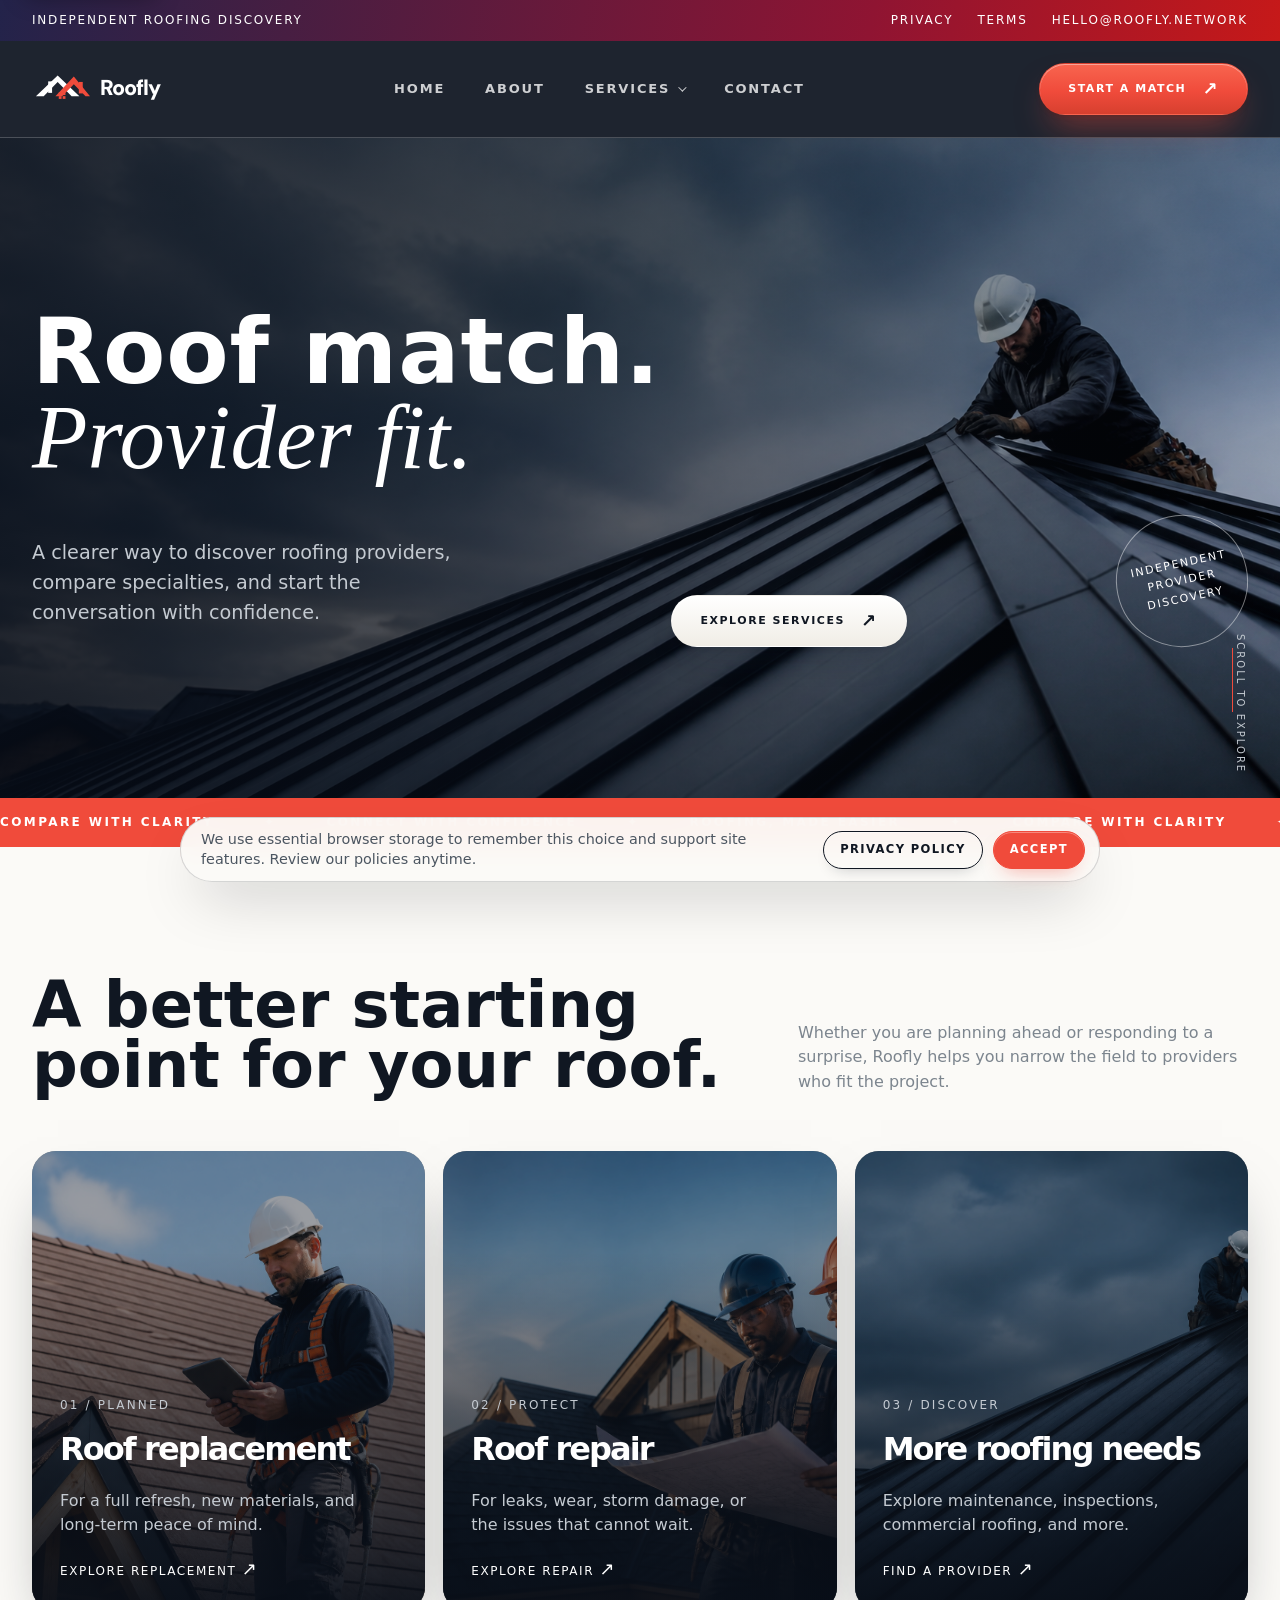
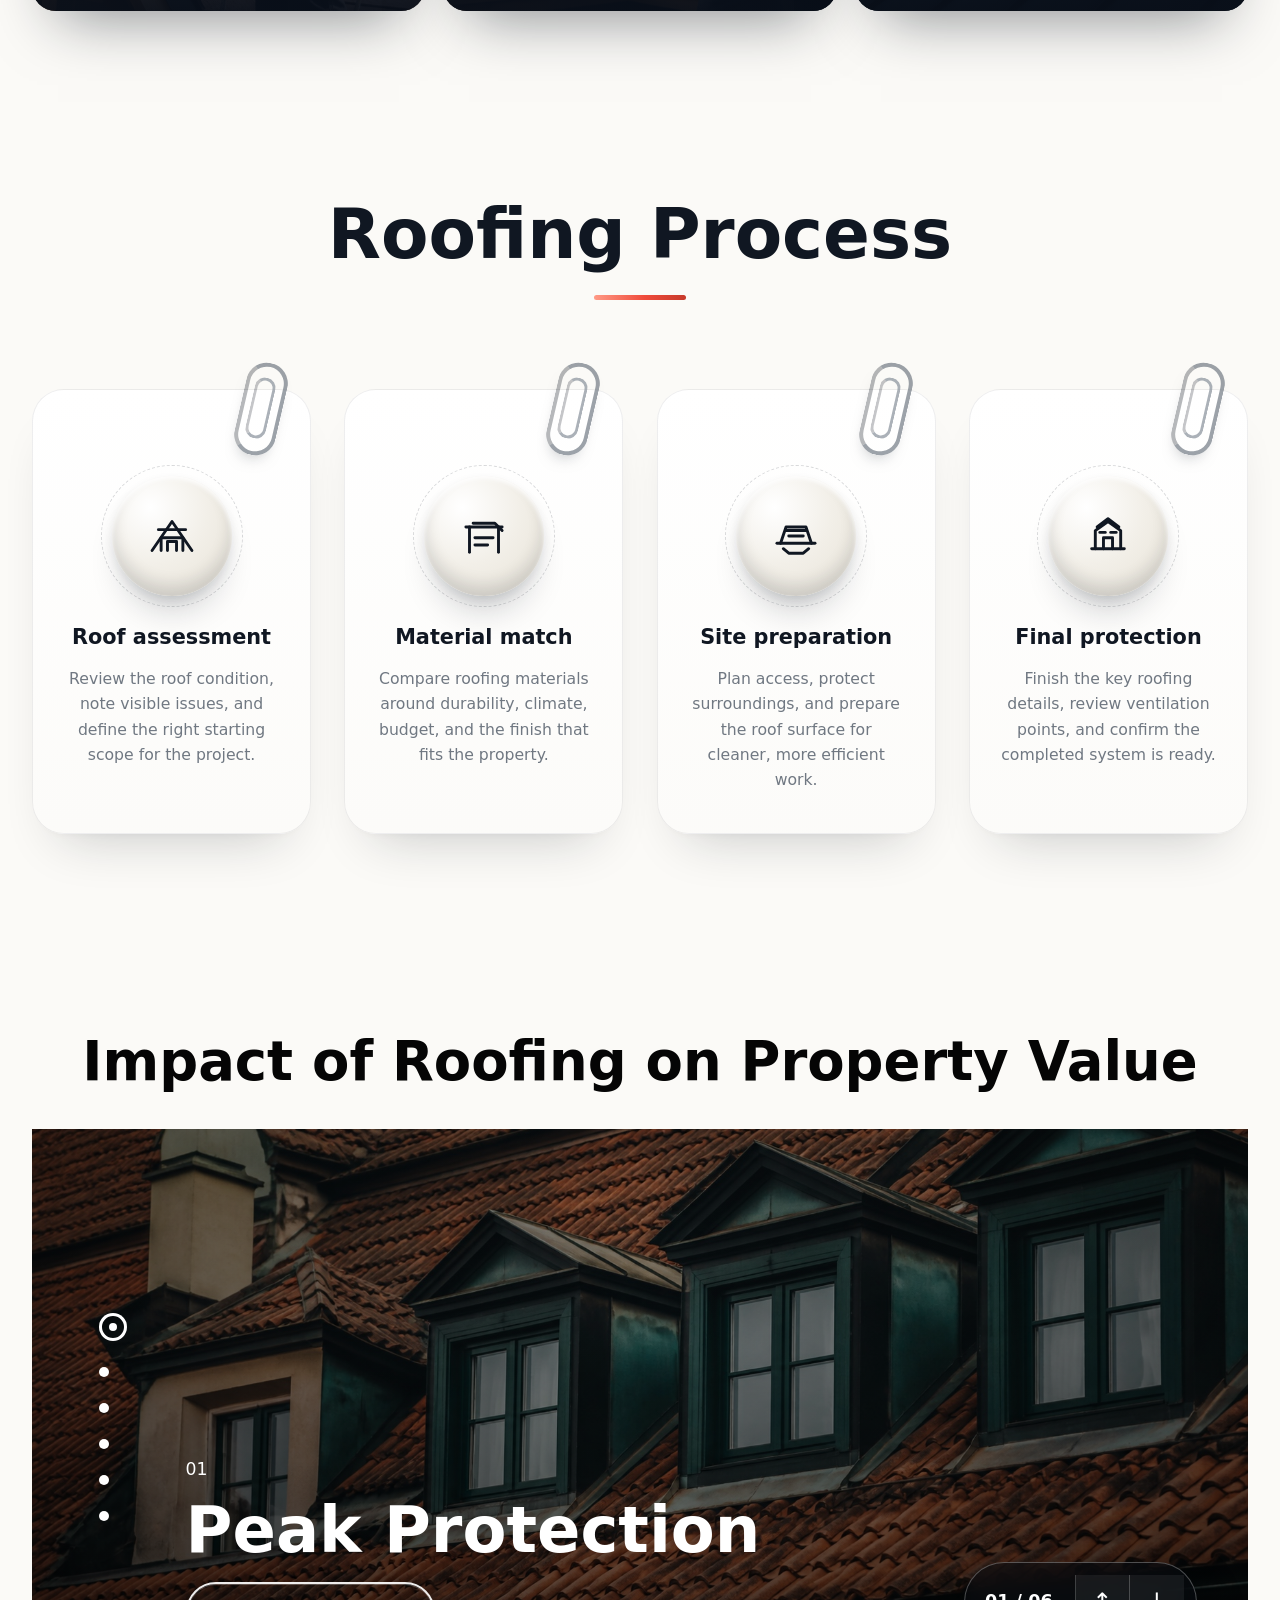
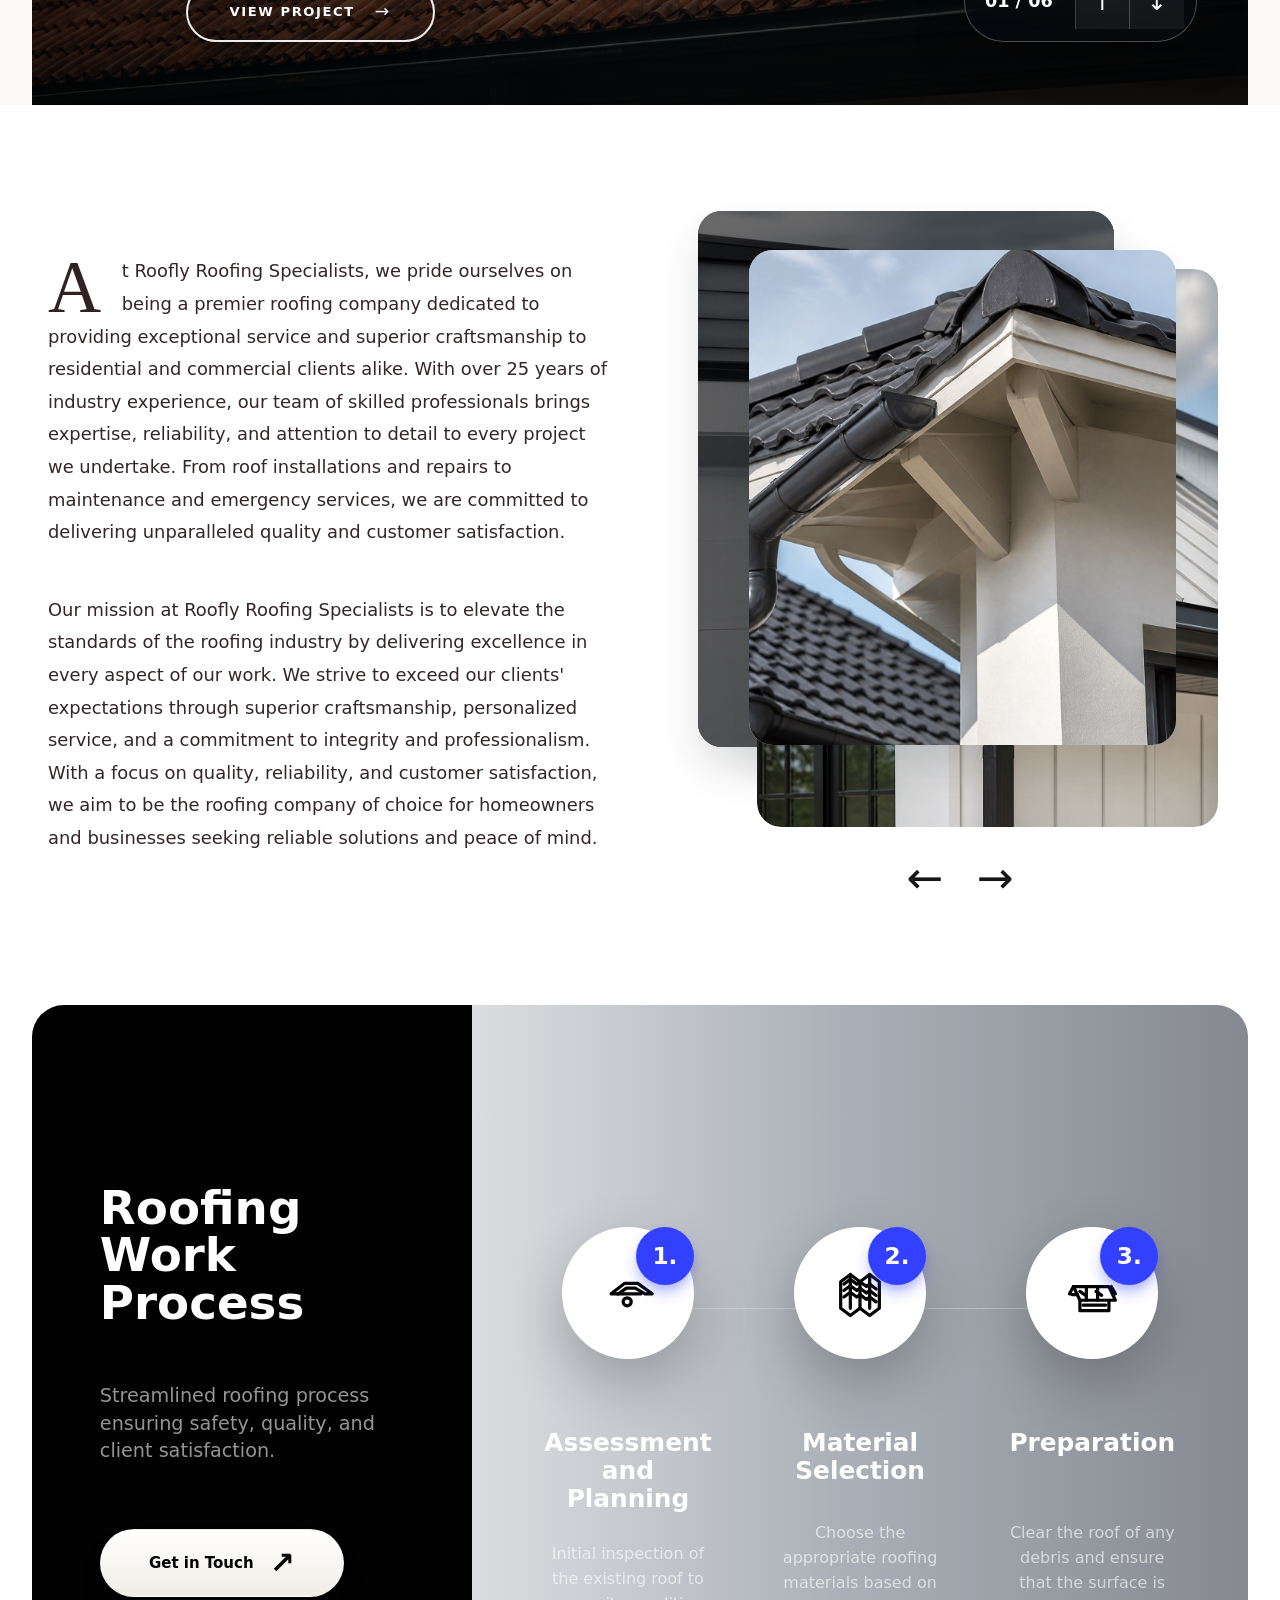
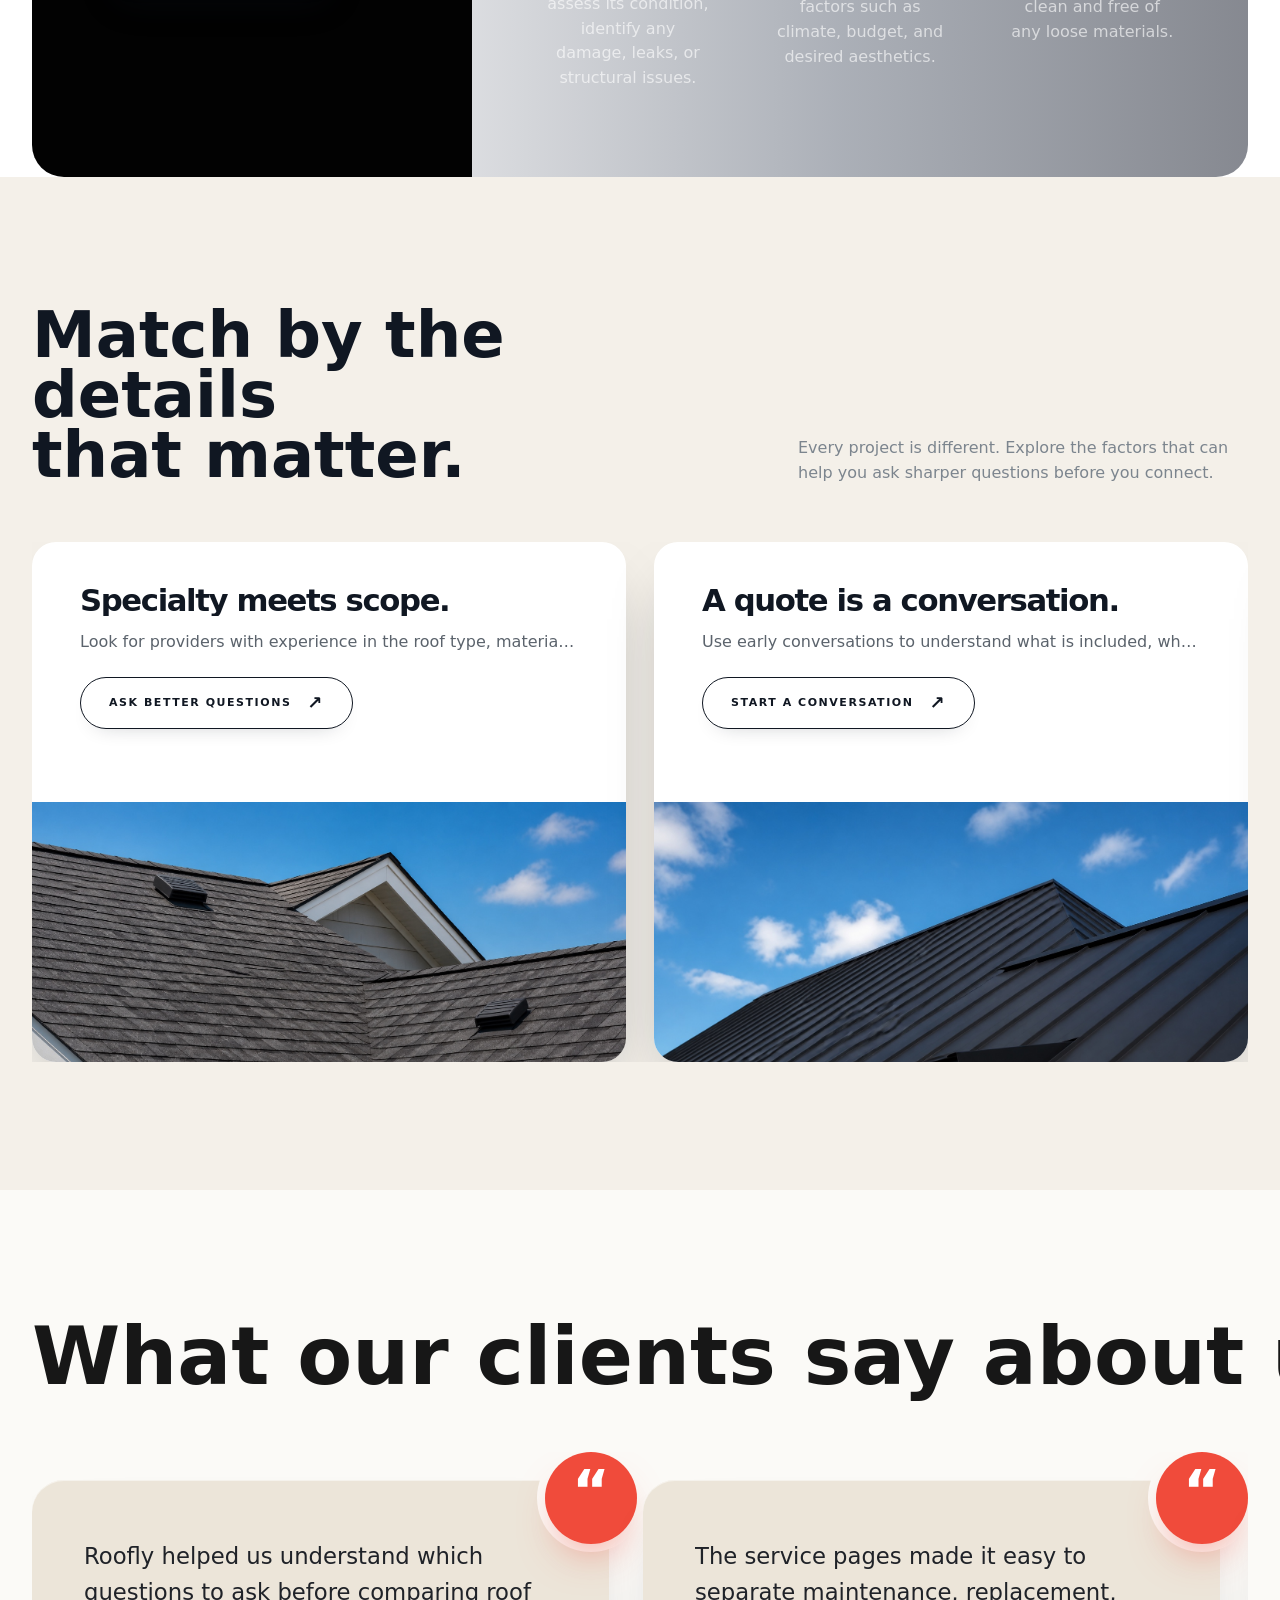
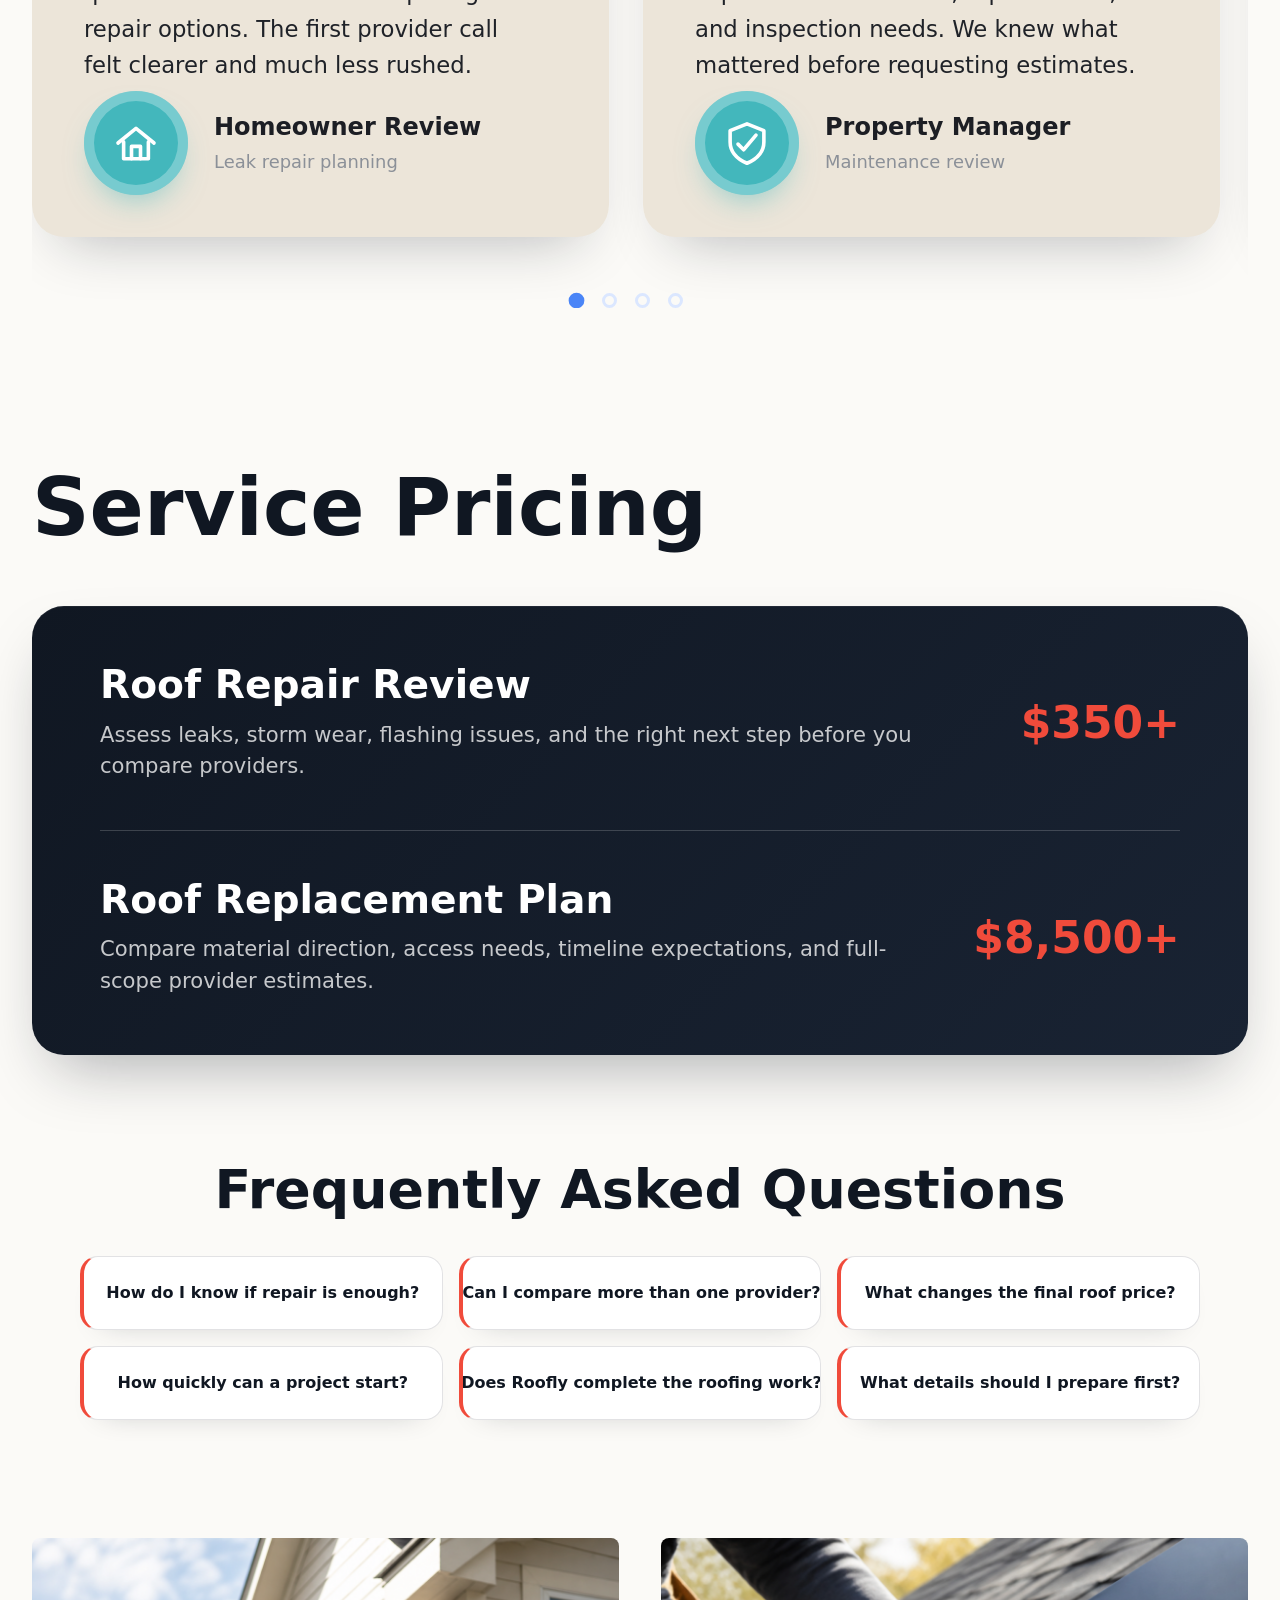
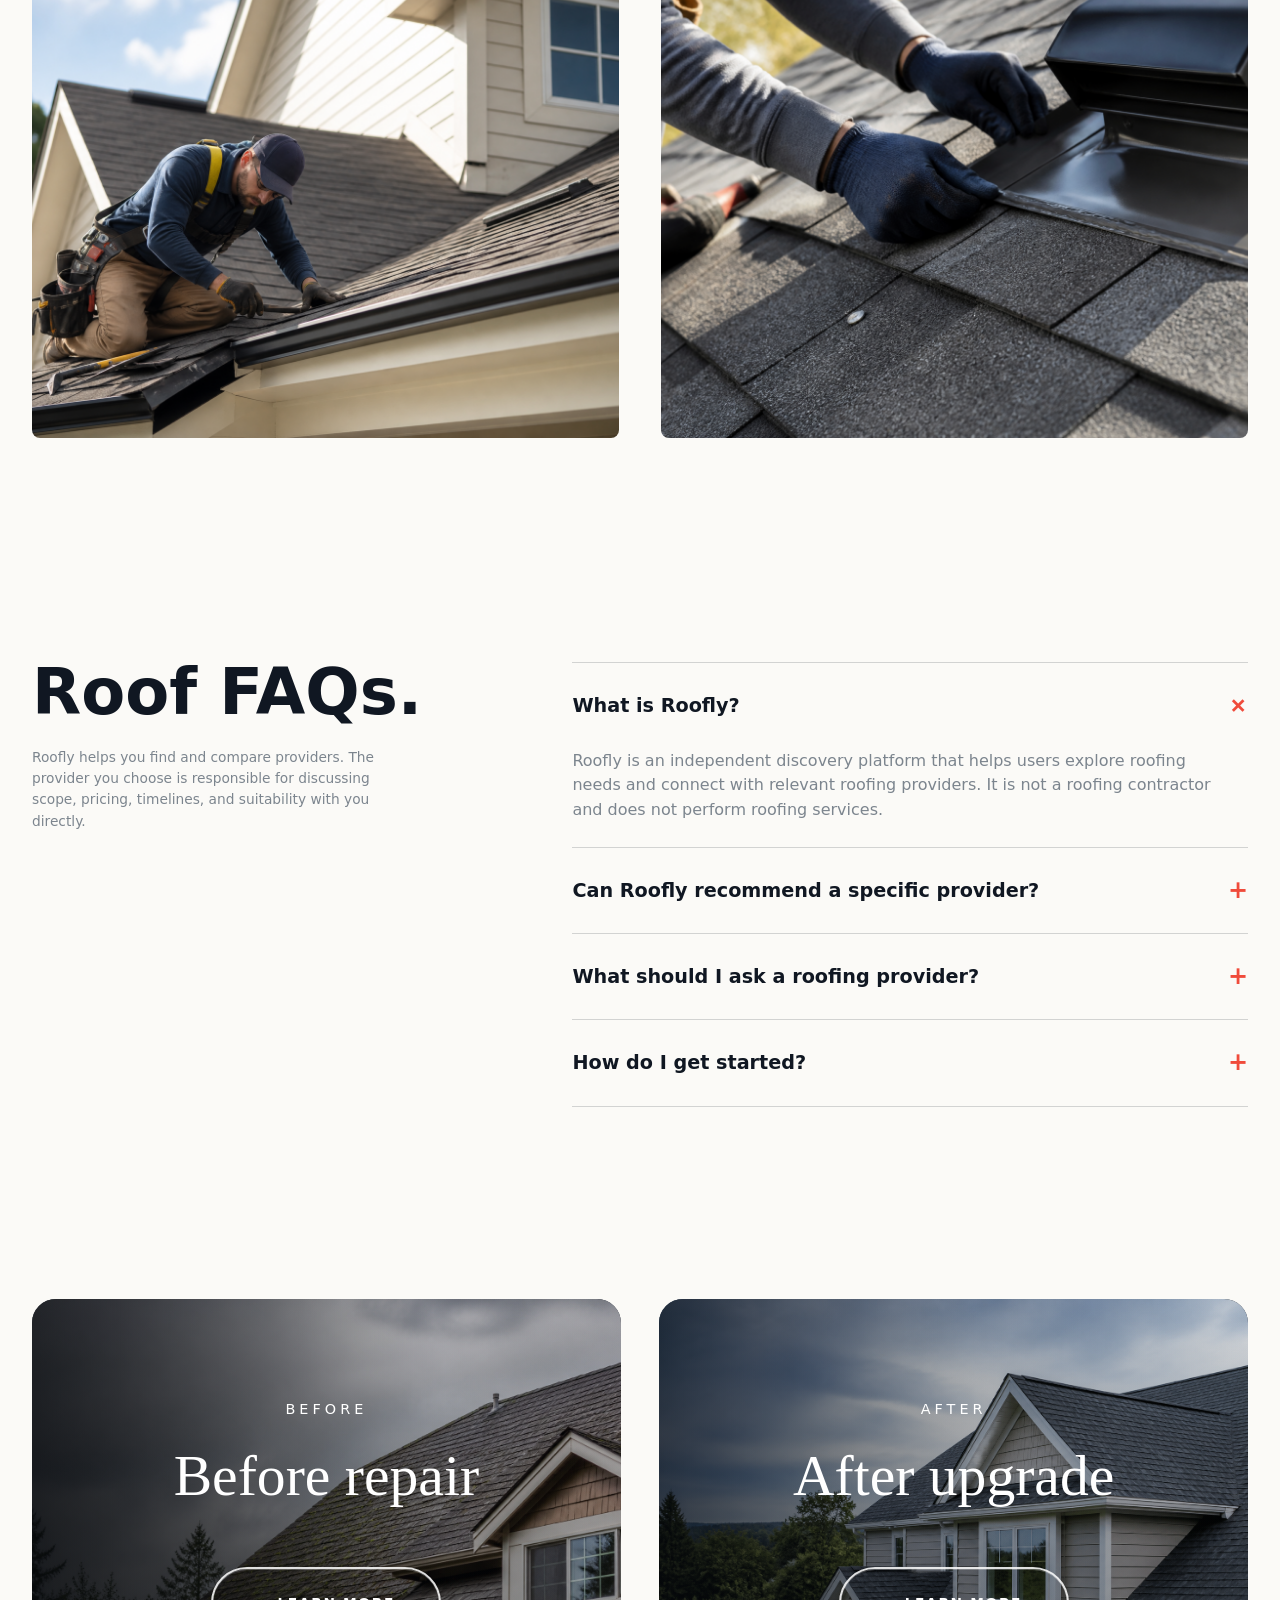
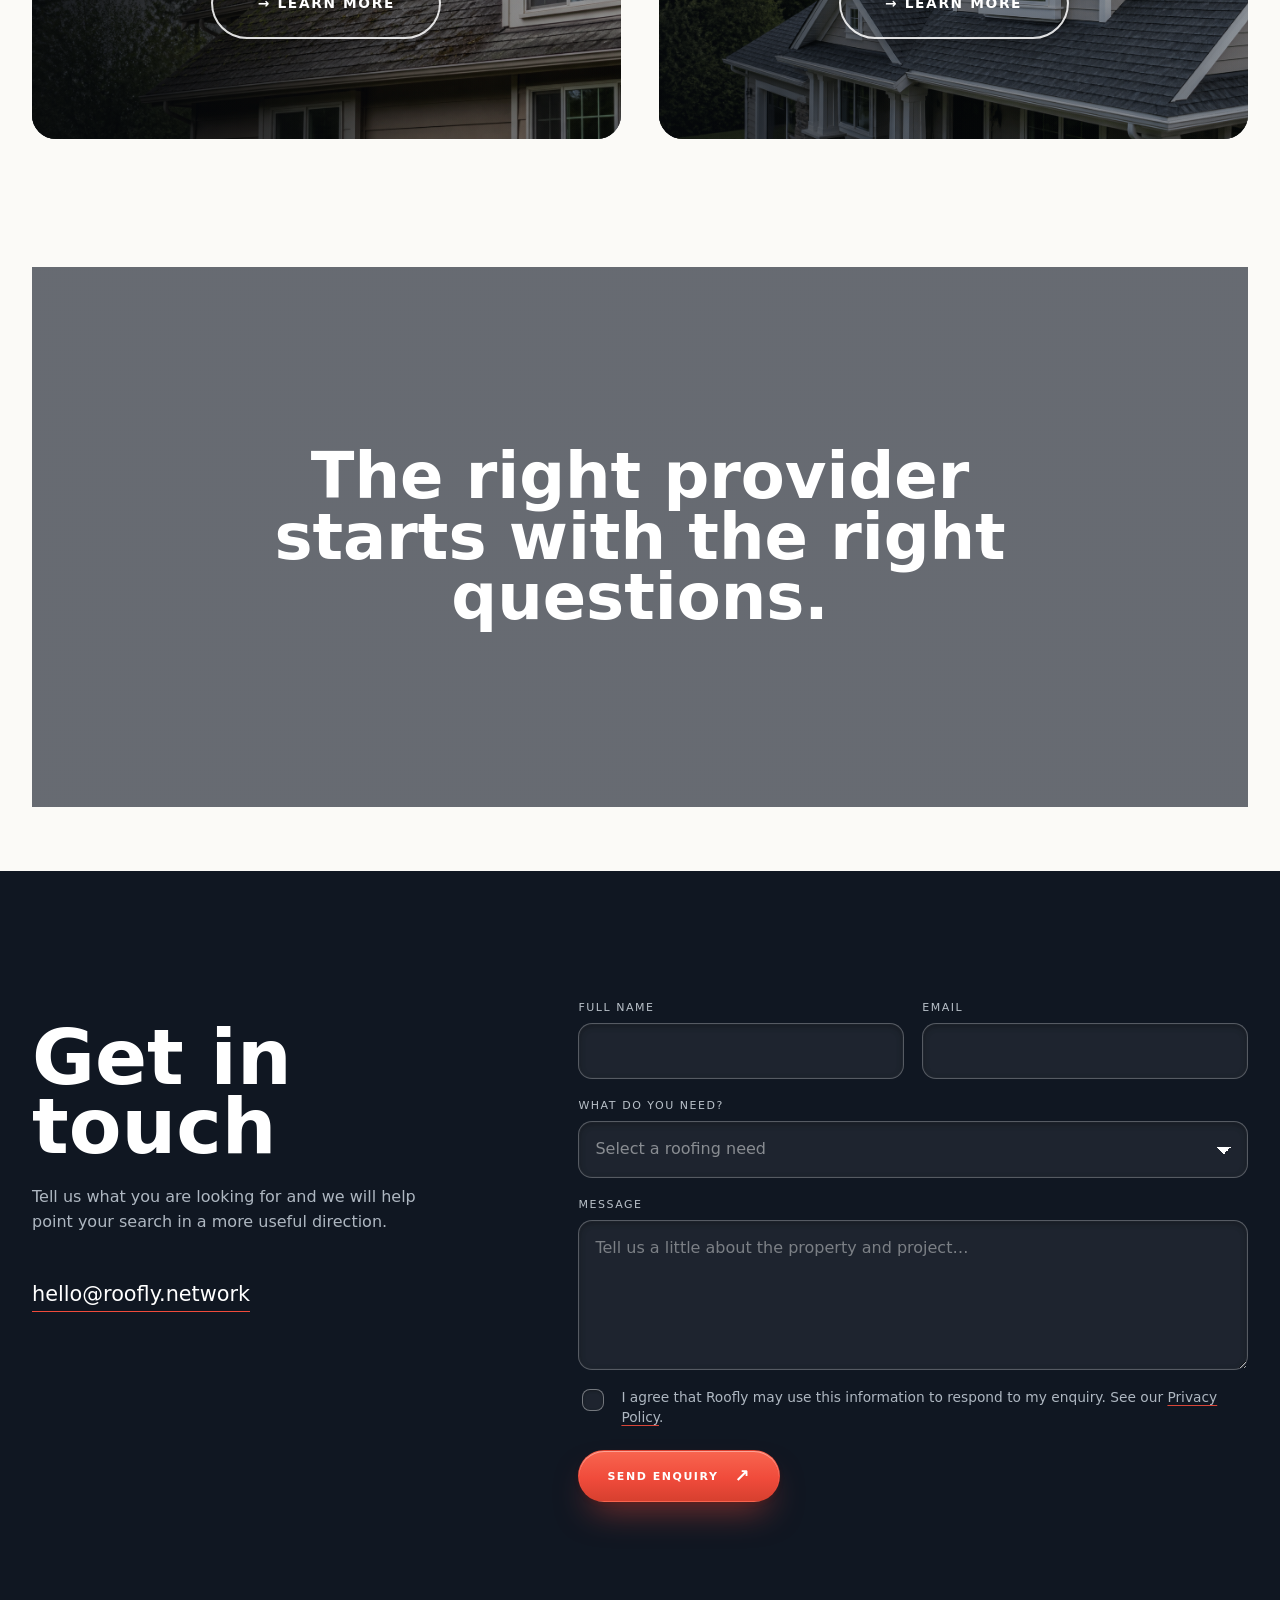
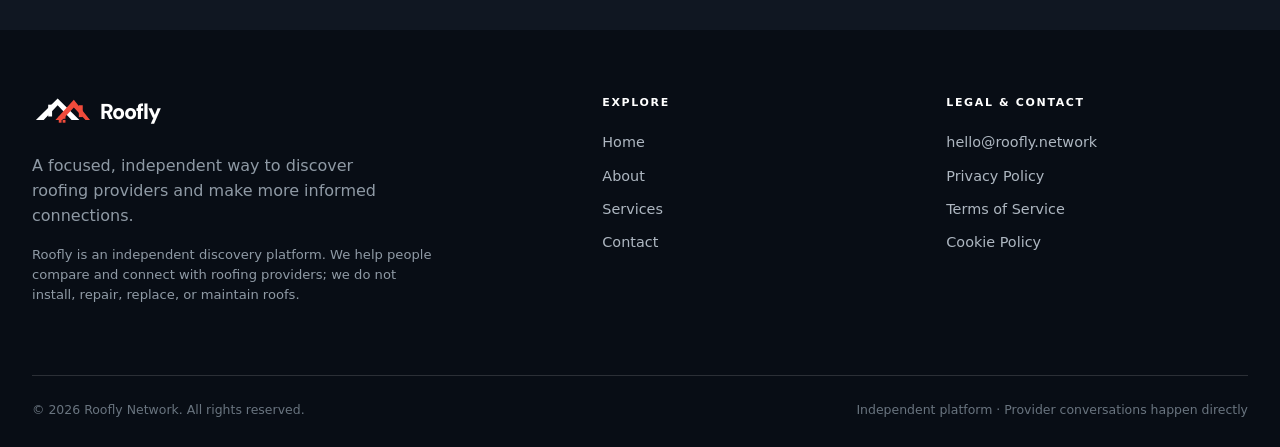
==== commit 4d5f2093: "+" ====
--- a/index.html
+++ b/index.html
@@ -566,8 +566,10 @@
         </section> 
         
     <section class="parallax">
-      <div class="container" data-aos="zoom-in">
-        <h2 class="h2">The right provider<br>starts with the right questions.</h2>
+      <div class="parallax__frame">
+        <div class="container" data-aos="zoom-in">
+          <h2 class="h2">The right provider<br>starts with the right questions.</h2>
+        </div>
       </div>
     </section>
     <section class="section contact" id="contact">
--- a/assets/css/styles.css
+++ b/assets/css/styles.css
@@ -880,6 +880,13 @@
 }
 
 .parallax {
+  padding: 64px 0;
+  background: var(--paper)
+}
+
+.parallax__frame {
+  width: min(calc(100% - 64px), 1480px);
+  margin: 0 auto;
   min-height: 540px;
   display: grid;
   place-items: center;
@@ -888,8 +895,18 @@
   background: linear-gradient(rgba(12, 19, 32, .62), rgba(12, 19, 32, .62)), url('../images/parallax-tiles.png') center/cover fixed
 }
 
+.parallax__frame .container {
+  width: 100%;
+  min-height: inherit;
+  display: grid;
+  place-items: center;
+  padding: 0 32px
+}
+
 .parallax .h2 {
-  max-width: 900px
+  max-width: 900px;
+  margin: 0 auto;
+  text-align: center
 }
 
 .contact {
@@ -1338,7 +1355,7 @@
     flex-direction: column
   }
 
-  .parallax {
+  .parallax__frame {
     background-attachment: scroll;
     min-height: 440px
   }
@@ -1786,7 +1803,9 @@
   width: 100%;
   height: 500px;
   object-fit: cover;
-  background: #d8dde2
+  border-radius: 8px;
+  background: #d8dde2;
+  overflow: hidden
 }
 
 @media (max-width:900px) {
@@ -2101,7 +2120,7 @@
 
 .roof-compare-card {
   position: relative;
-  min-height: clamp(520px, 40vw, 760px);
+  min-height: clamp(440px, 34vw, 620px);
   overflow: hidden;
   background: #101722;
   color: #fff
@@ -2194,7 +2213,7 @@
   }
 
   .roof-compare-card {
-    min-height: 520px
+    min-height: 440px
   }
 }
 
@@ -2210,7 +2229,7 @@
   }
 
   .roof-compare-card {
-    min-height: 420px
+    min-height: 360px
   }
 
   .roof-compare-card__content {
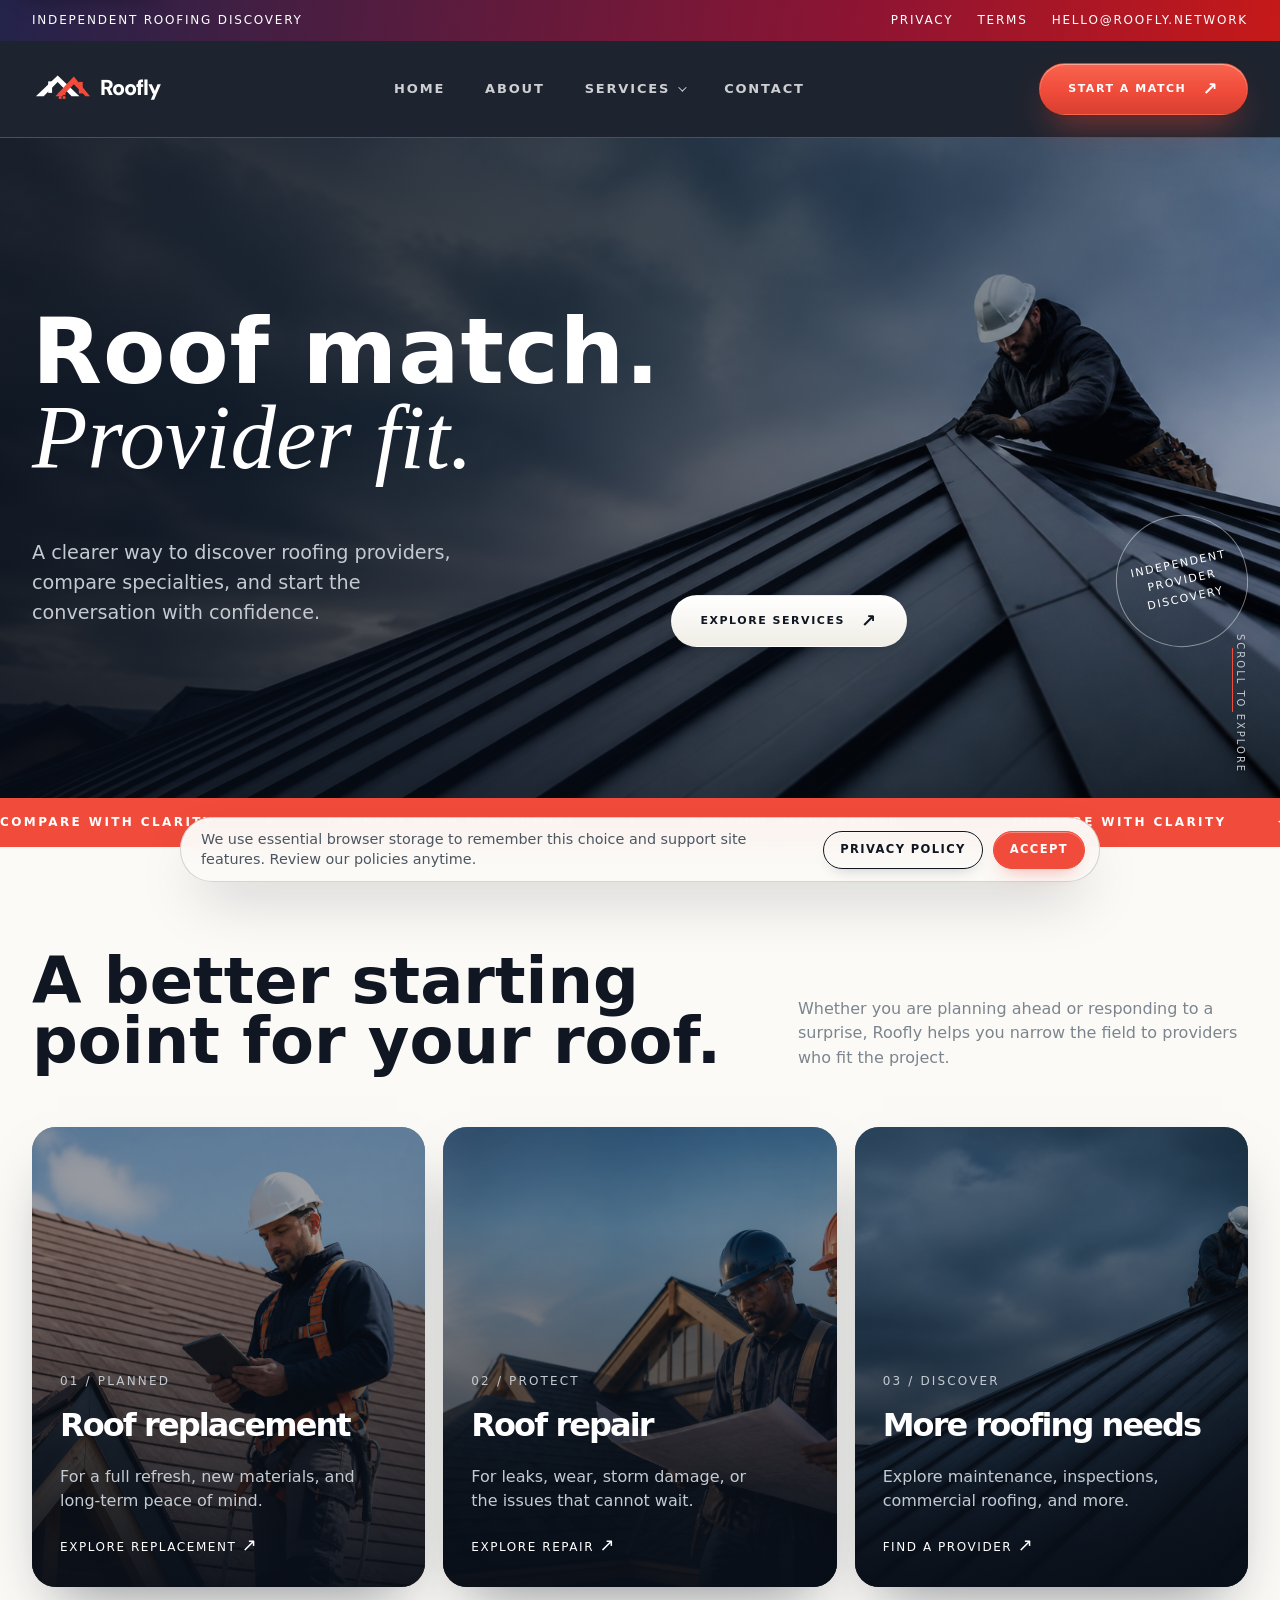
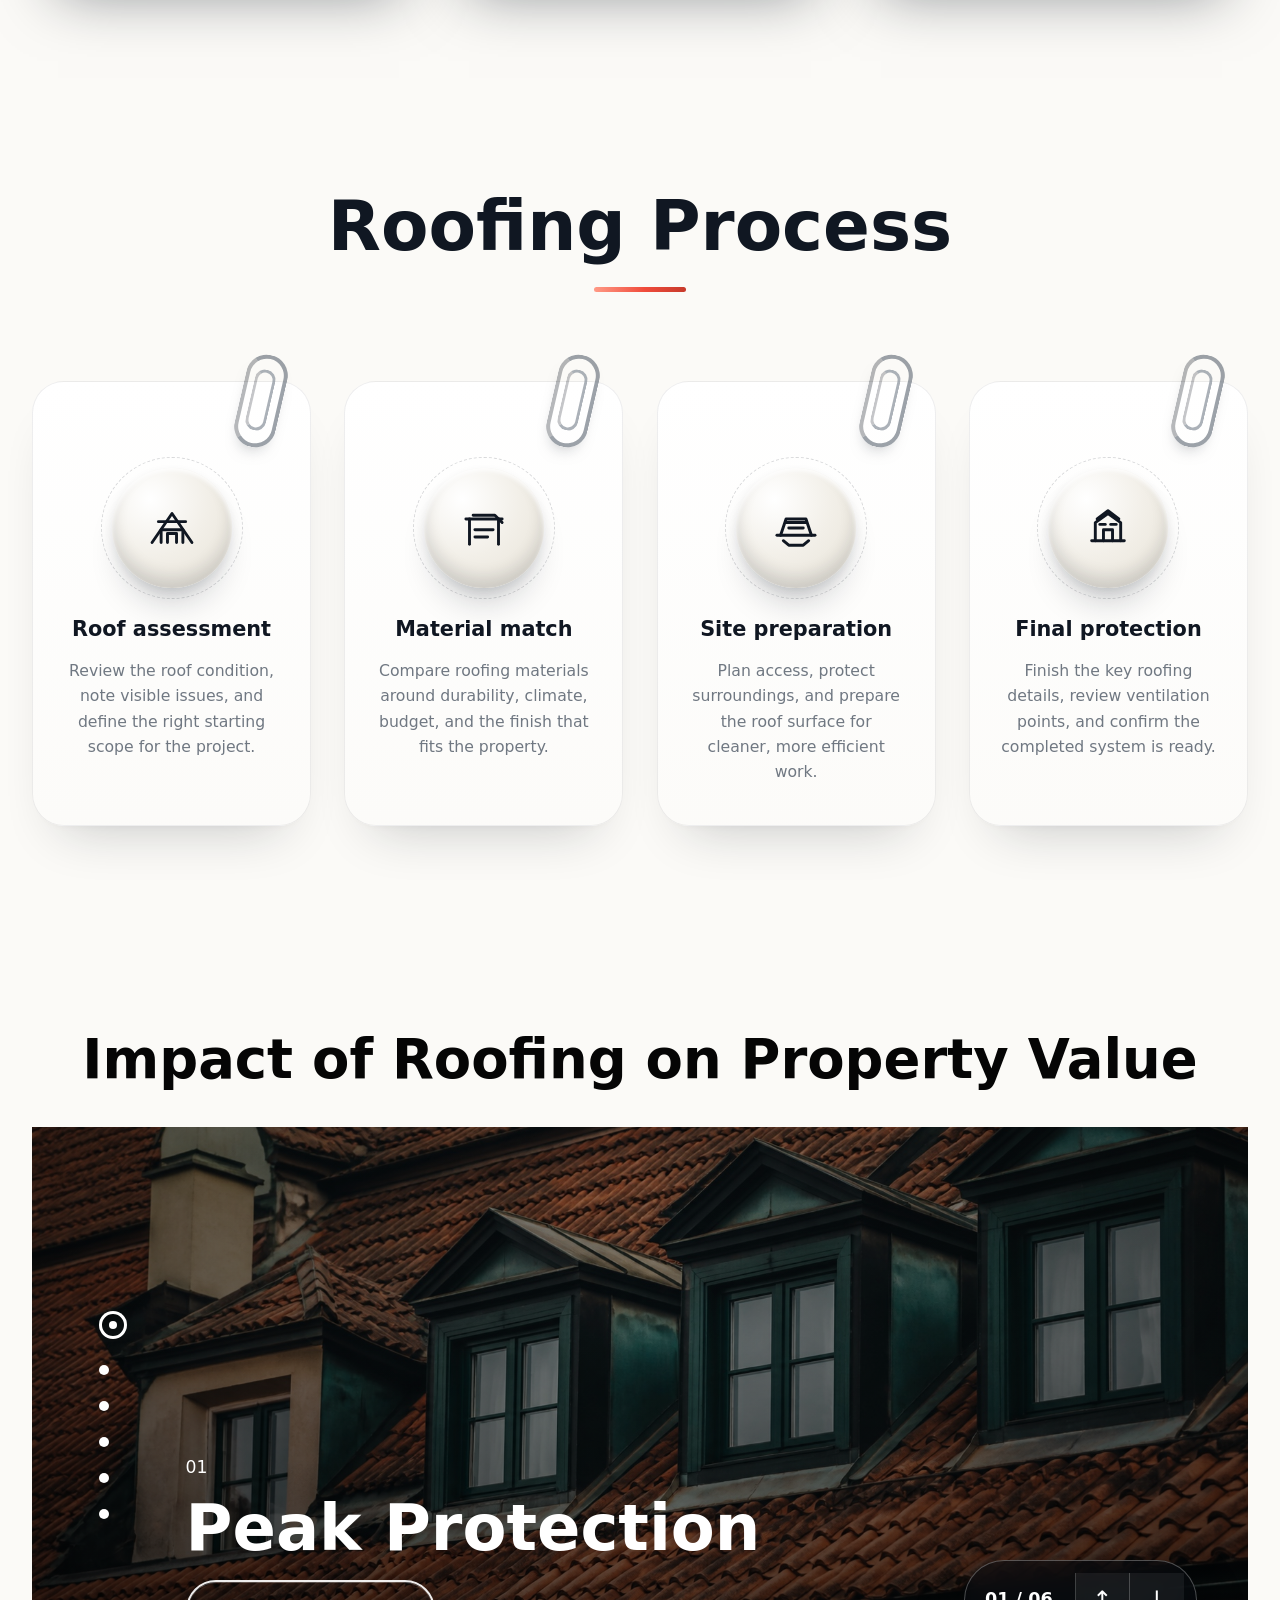
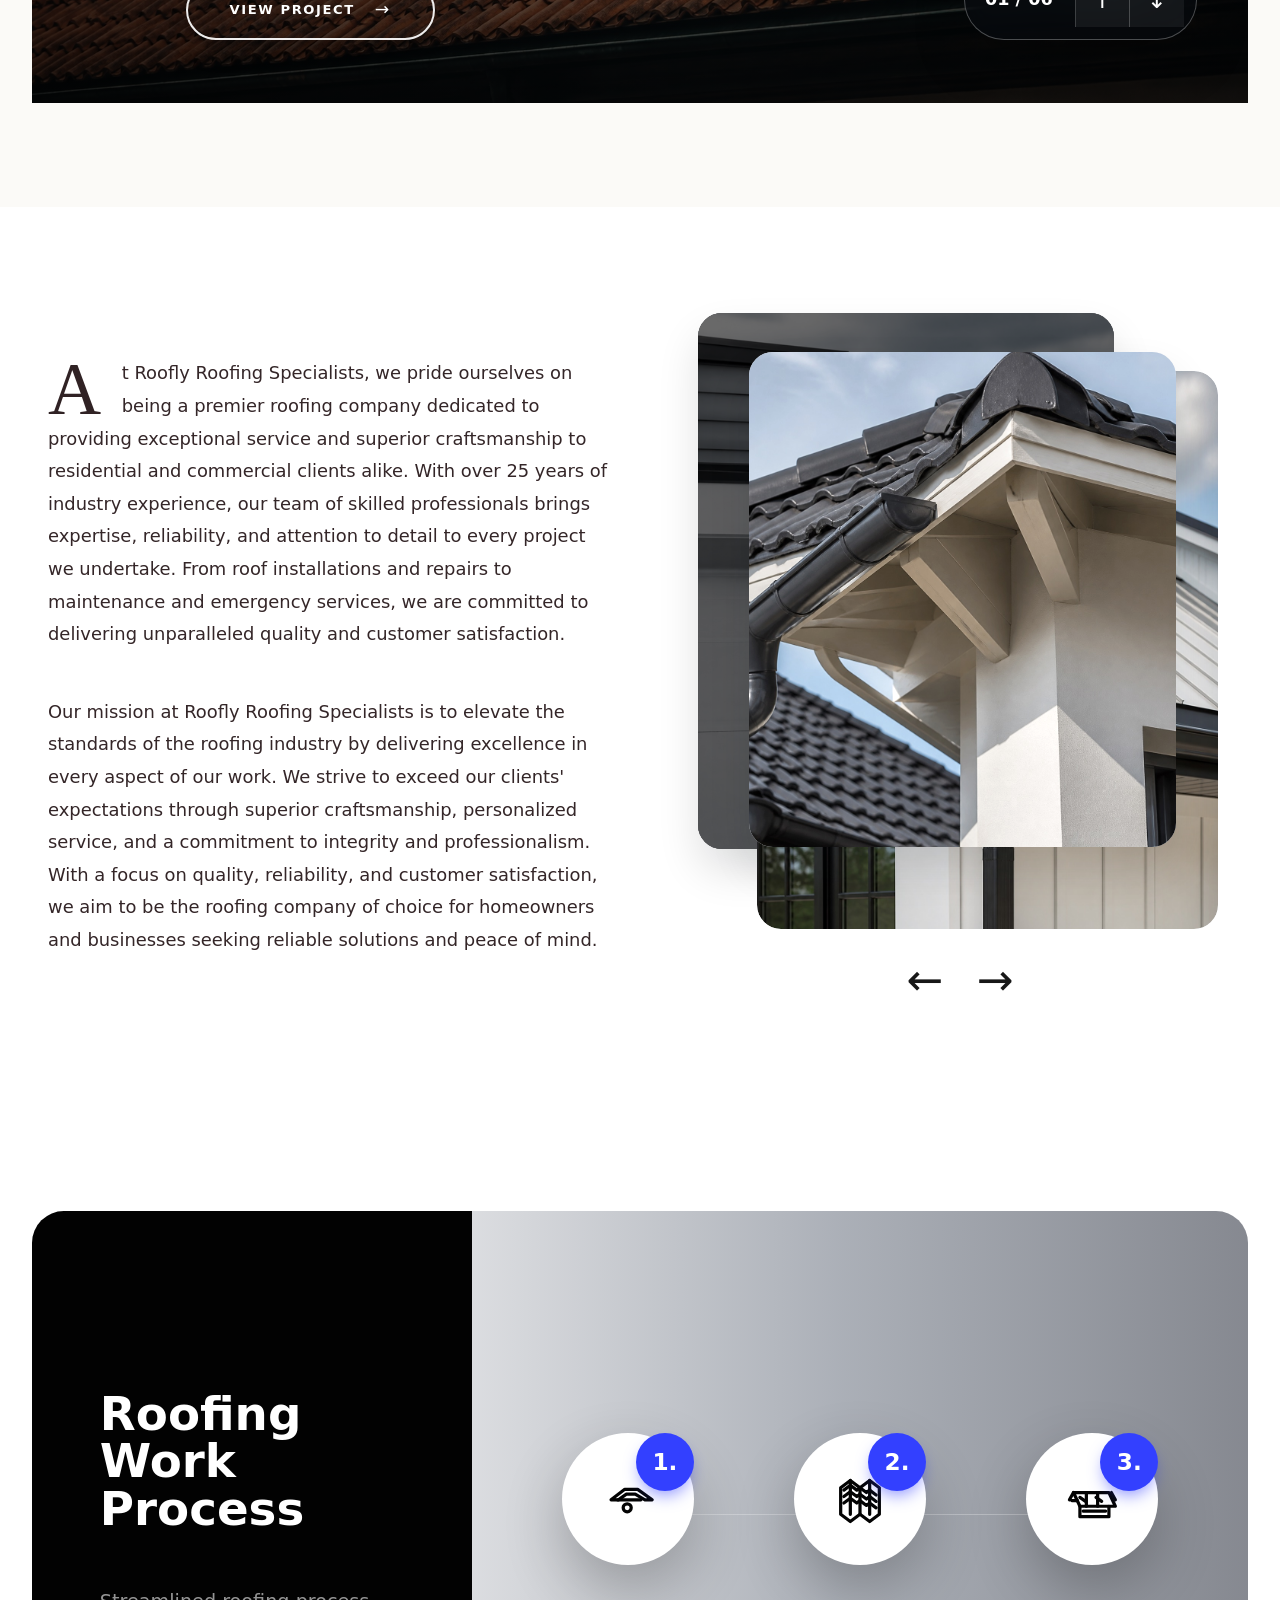
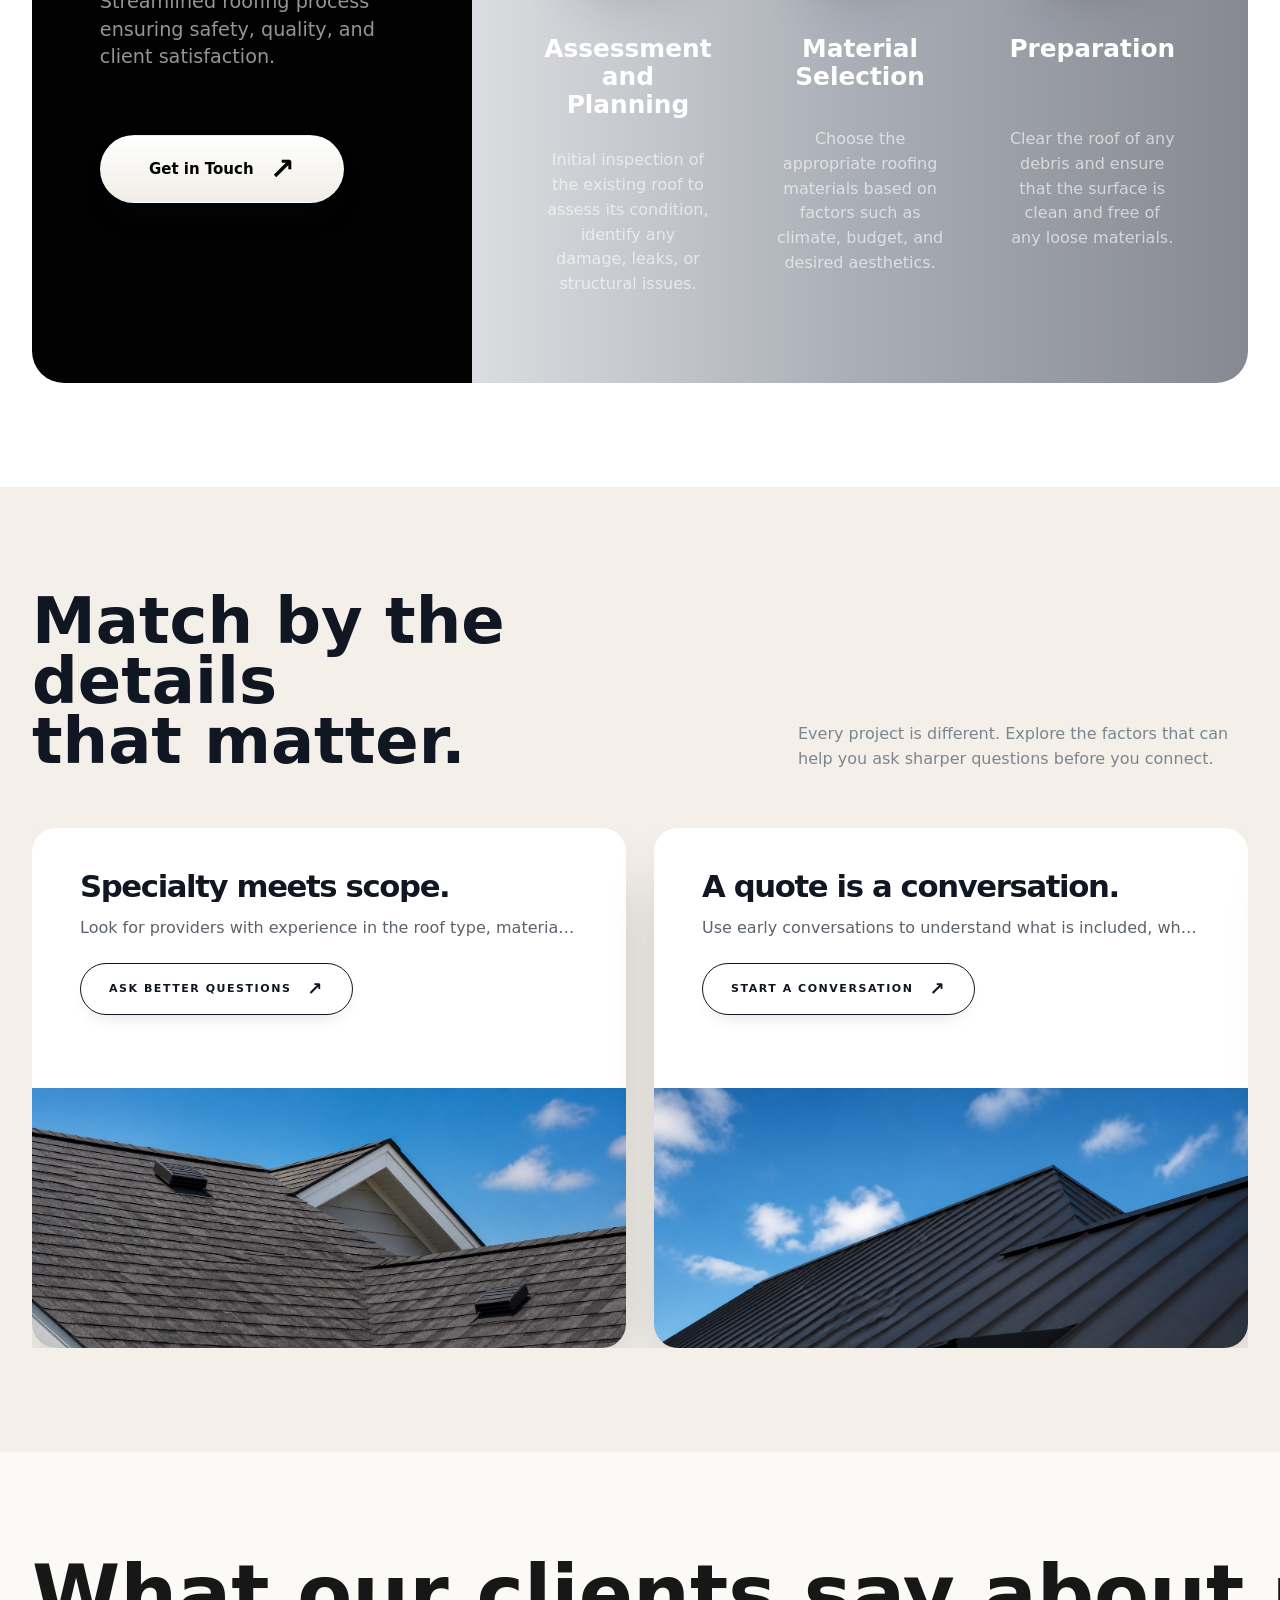
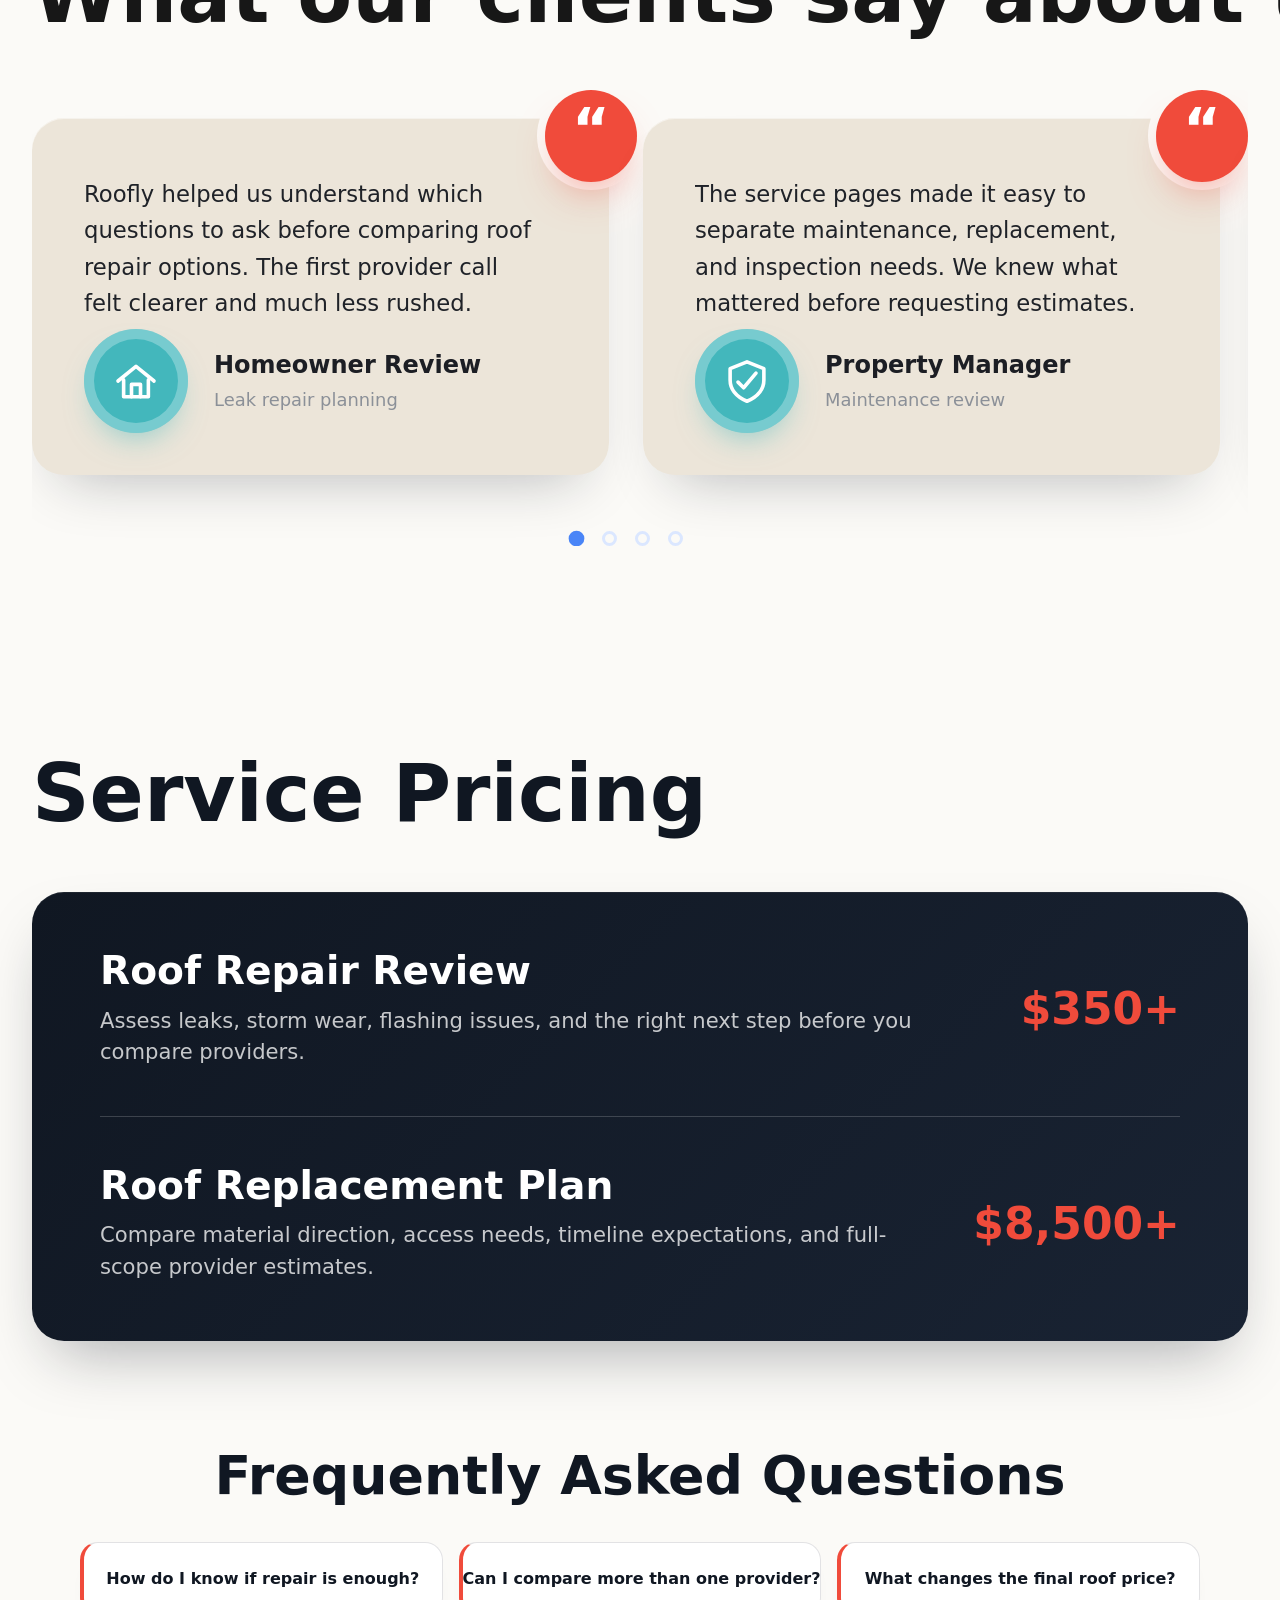
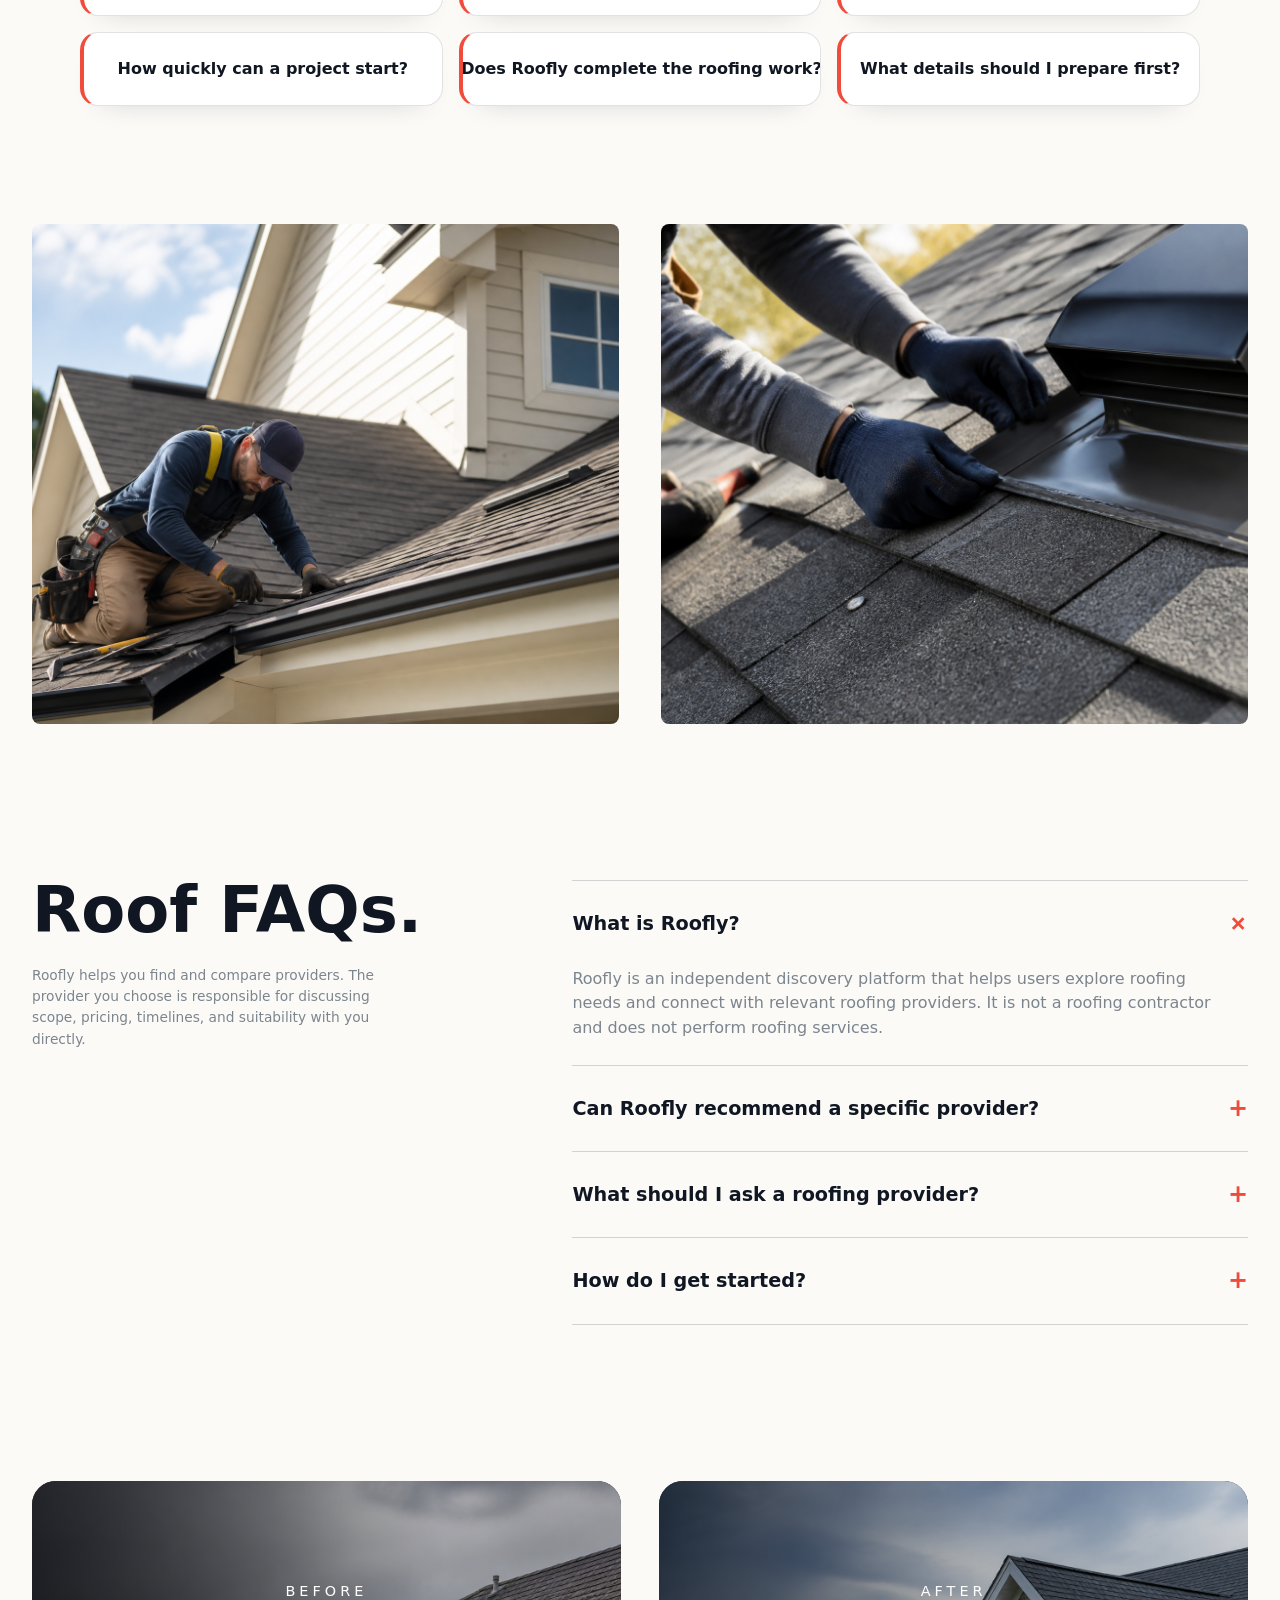
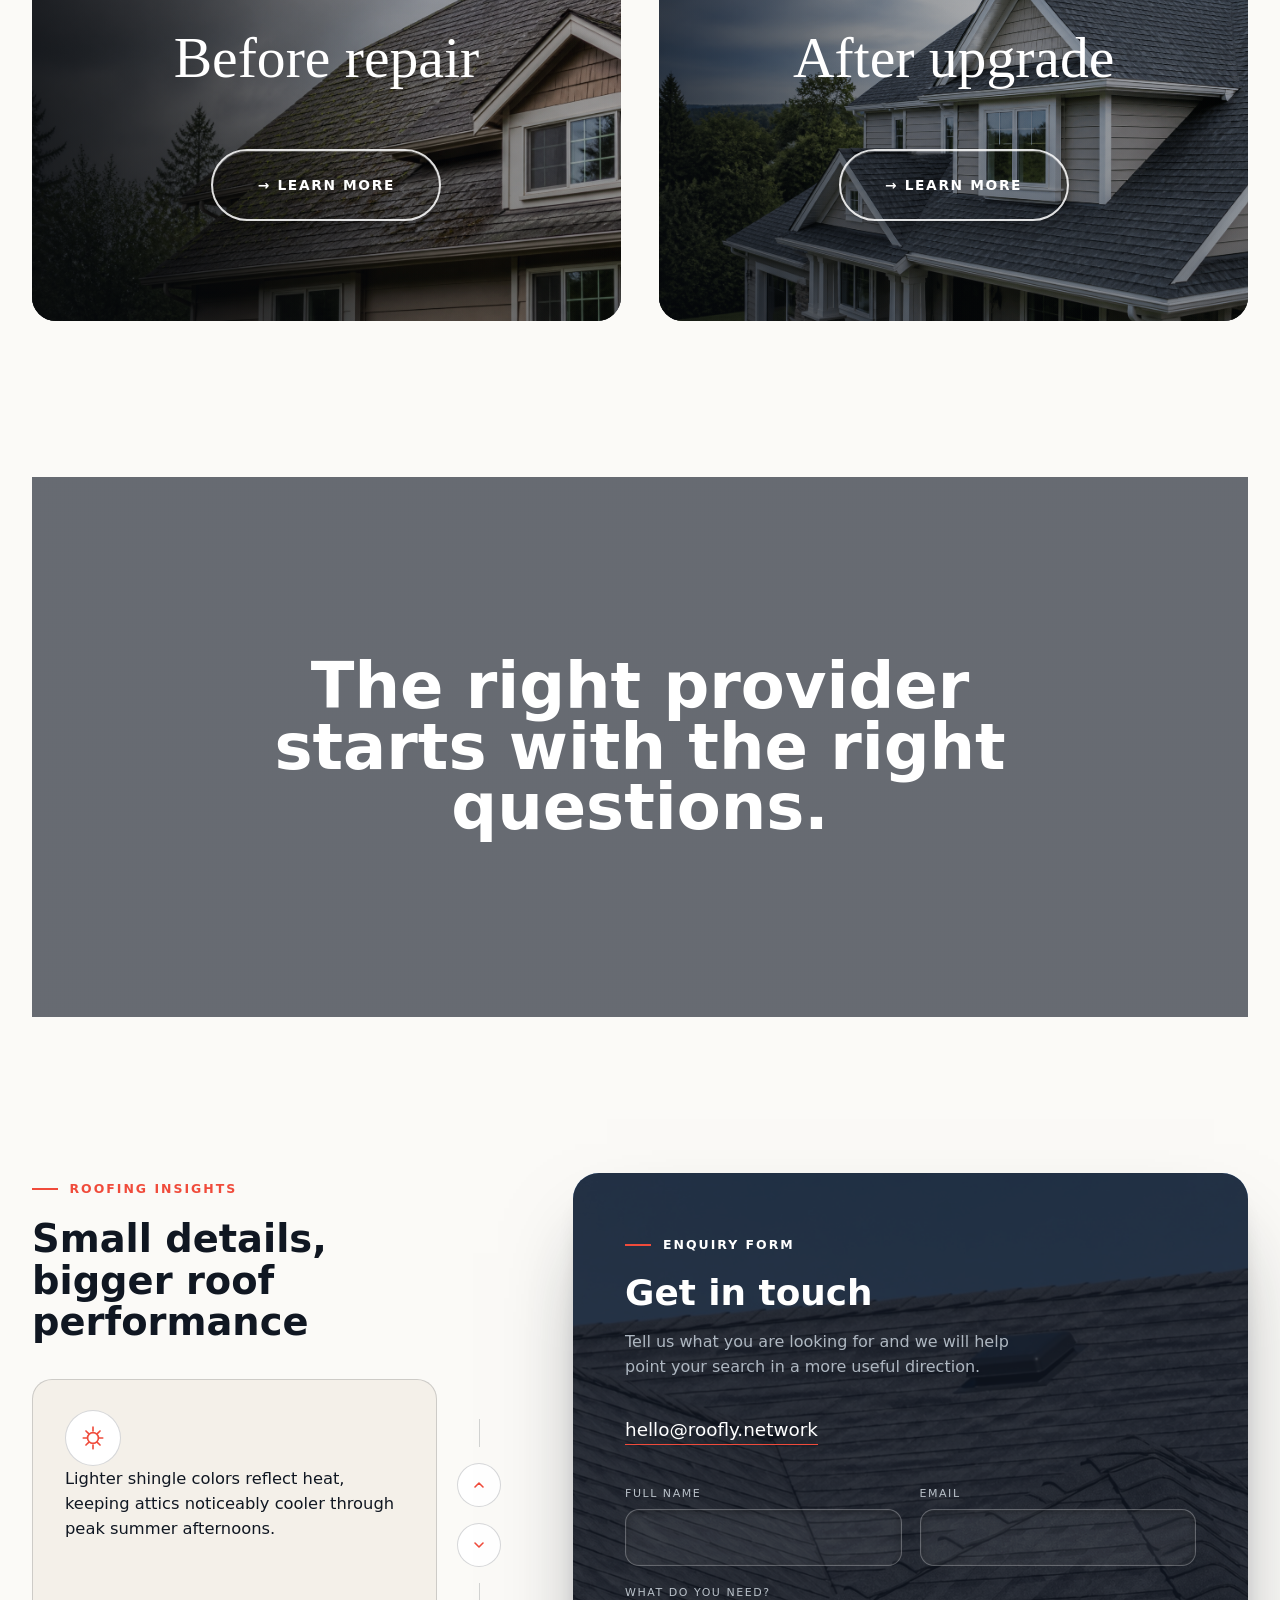
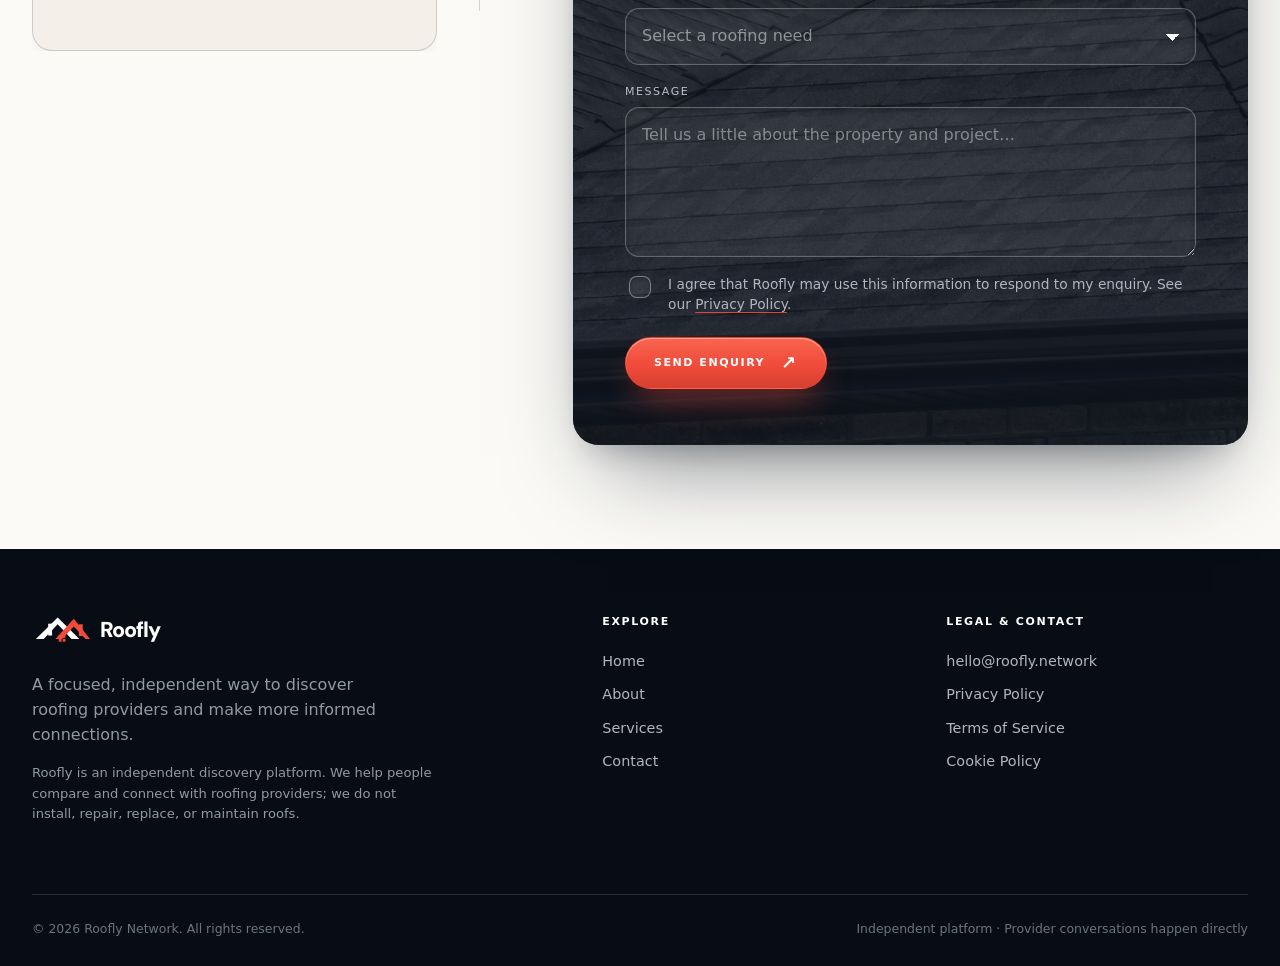
==== commit 3ff84d88: "!" ====
--- a/index.html
+++ b/index.html
@@ -491,7 +491,7 @@
       </div>
     </section>
 
-    <section class="section">
+    <section class="section faq-section">
       <div class="container faq">
         <div class="faq__intro" data-aos="fade-up">
           <h2 class="h2">Roof FAQs.</h2>
@@ -574,34 +574,123 @@
     </section>
     <section class="section contact" id="contact">
       <div class="container contact-grid">
-        <div class="contact__copy" data-aos="fade-up">
-          <h2 class="h2">Get in touch</h2>
-          <p>Tell us what you are looking for and we will help point your search in a more useful direction.</p><a
-            class="contact__email" data-site-email href="mailto:hello@roofly.network">hello@roofly.network</a>
-        </div>
-        <form class="contact-form" action="contact.php" method="post" novalidate data-aos="fade-up">
-          <div class="field"><label for="full-name">Full name</label><input id="full-name" name="full_name"
-              autocomplete="name" required></div>
-          <div class="field"><label for="email">Email</label><input id="email" name="email" type="email"
-              autocomplete="email" required></div>
-          <div class="field field--full"><label for="service">What do you need?</label><select id="service"
-              name="service" required>
-              <option value="" selected disabled>Select a roofing need</option>
-              <option>Roof repair</option>
-              <option>Roof replacement</option>
-              <option>Roof inspection</option>
-              <option>Commercial roofing</option>
-              <option>Something else</option>
-            </select></div>
-          <div class="field field--full"><label for="message">Message</label><textarea id="message" name="message"
-              placeholder="Tell us a little about the property and project…" required></textarea></div>
-          <div class="honeypot" aria-hidden="true"><label>Website<input name="website" tabindex="-1"
-                autocomplete="off"></label></div><label class="consent"><input type="checkbox" name="privacy_consent"
-              value="yes" required><span>I agree that Roofly may use this information to respond to my enquiry. See our
-              <a href="privacy-policy.html" style="text-decoration:underline">Privacy Policy</a>.</span></label>
-          <div class="form-actions"><button class="button button--coral" type="submit">Send enquiry <span
-                class="arrow">↗</span></button><span class="form-status" role="status" aria-live="polite"></span></div>
-        </form>
+        <div class="contact-facts">
+          <span class="eyebrow" data-aos="fade-up"><i></i>Roofing insights</span>
+          <h2 class="h2" data-aos="fade-up">Small details,<br>bigger roof performance</h2>
+          <div class="facts-shell" data-aos="fade-up" data-aos-delay="80">
+            <div class="swiper facts-swiper">
+              <div class="swiper-wrapper">
+                <article class="swiper-slide fact-card">
+                  <div class="fact-card__icon" aria-hidden="true">
+                    <svg viewBox="0 0 48 48">
+                      <circle cx="24" cy="24" r="10" />
+                      <path d="M24 4v7M24 37v7M6 24h7M35 24h7M11 11l5 5M32 32l5 5M11 37l5-5M32 16l5-5" />
+                    </svg>
+                  </div>
+                  <p>Lighter shingle colors reflect heat, keeping attics noticeably cooler through peak summer afternoons.</p>
+                </article>
+                <article class="swiper-slide fact-card">
+                  <div class="fact-card__icon" aria-hidden="true">
+                    <svg viewBox="0 0 48 48">
+                      <path d="M6 16c8 0 8 6 16 6s8-6 16-6" />
+                      <path d="M6 24c8 0 8 6 16 6s8-6 10-6" />
+                      <path d="M6 32c6 0 6 4 12 4" />
+                    </svg>
+                  </div>
+                  <p>Balanced attic ventilation stops trapped moisture from quietly rotting the roof deck underneath.</p>
+                </article>
+                <article class="swiper-slide fact-card">
+                  <div class="fact-card__icon" aria-hidden="true">
+                    <svg viewBox="0 0 48 48">
+                      <path d="M16 10 10 16l6 6" />
+                      <path d="M10 16h20a8 8 0 0 1 8 8v2" />
+                      <path d="M32 38l6-6-6-6" />
+                      <path d="M38 32H18a8 8 0 0 1-8-8v-2" />
+                    </svg>
+                  </div>
+                  <p>Metal roofing is fully recyclable, making it one of the most sustainable long-term roofing choices.</p>
+                </article>
+                <article class="swiper-slide fact-card">
+                  <div class="fact-card__icon" aria-hidden="true">
+                    <svg viewBox="0 0 48 48">
+                      <path d="M24 6c8 10 12 16.5 12 22a12 12 0 1 1-24 0c0-5.5 4-12 12-22Z" />
+                    </svg>
+                  </div>
+                  <p>Clear gutters keep water moving away from the roofline instead of pooling near the foundation.</p>
+                </article>
+                <article class="swiper-slide fact-card">
+                  <div class="fact-card__icon" aria-hidden="true">
+                    <svg viewBox="0 0 48 48">
+                      <path d="M24 5 40 11v11c0 11-7 18-16 21-9-3-16-10-16-21V11Z" />
+                      <path d="m16 24 5.5 5.5L33 18" />
+                    </svg>
+                  </div>
+                  <p>A properly installed roof is your home's first line of defense against wind, hail, and heavy rain.</p>
+                </article>
+                <article class="swiper-slide fact-card">
+                  <div class="fact-card__icon" aria-hidden="true">
+                    <svg viewBox="0 0 48 48">
+                      <path d="M6 30 24 12l18 18" />
+                      <path d="M12 30v10h24V30" />
+                      <path d="M24 12v8M20 20h8" />
+                    </svg>
+                  </div>
+                  <p>Most roof leaks start at flashing around chimneys and vents, not through the shingles themselves.</p>
+                </article>
+              </div>
+            </div>
+            <div class="facts-nav">
+              <span class="facts-nav__line" aria-hidden="true"></span>
+              <button type="button" class="facts-nav__btn" data-facts-prev aria-label="Previous fact">
+                <svg viewBox="0 0 24 24">
+                  <path d="M6 15l6-6 6 6" />
+                </svg>
+              </button>
+              <button type="button" class="facts-nav__btn" data-facts-next aria-label="Next fact">
+                <svg viewBox="0 0 24 24">
+                  <path d="M6 9l6 6 6-6" />
+                </svg>
+              </button>
+              <span class="facts-nav__line" aria-hidden="true"></span>
+            </div>
+          </div>
+        </div>
+        <div class="contact-panel" data-aos="fade-up" data-aos-delay="80">
+          <img class="contact-panel__photo" src="assets/images/provider-residential-roof.jpg"
+            alt="" loading="lazy">
+          <div class="contact-panel__scrim" aria-hidden="true"></div>
+          <div class="contact-panel__body">
+            <div class="contact__copy">
+              <span class="eyebrow eyebrow--light"><i></i>Enquiry form</span>
+              <h2 class="h2">Get in touch</h2>
+              <p>Tell us what you are looking for and we will help point your search in a more useful direction.</p><a
+                class="contact__email" data-site-email href="mailto:hello@roofly.network">hello@roofly.network</a>
+            </div>
+            <form class="contact-form" action="contact.php" method="post" novalidate>
+              <div class="field"><label for="full-name">Full name</label><input id="full-name" name="full_name"
+                  autocomplete="name" required></div>
+              <div class="field"><label for="email">Email</label><input id="email" name="email" type="email"
+                  autocomplete="email" required></div>
+              <div class="field field--full"><label for="service">What do you need?</label><select id="service"
+                  name="service" required>
+                  <option value="" selected disabled>Select a roofing need</option>
+                  <option>Roof repair</option>
+                  <option>Roof replacement</option>
+                  <option>Roof inspection</option>
+                  <option>Commercial roofing</option>
+                  <option>Something else</option>
+                </select></div>
+              <div class="field field--full"><label for="message">Message</label><textarea id="message" name="message"
+                  placeholder="Tell us a little about the property and project…" required></textarea></div>
+              <div class="honeypot" aria-hidden="true"><label>Website<input name="website" tabindex="-1"
+                    autocomplete="off"></label></div><label class="consent"><input type="checkbox" name="privacy_consent"
+                  value="yes" required><span>I agree that Roofly may use this information to respond to my enquiry. See our
+                  <a href="privacy-policy.html" style="text-decoration:underline">Privacy Policy</a>.</span></label>
+              <div class="form-actions"><button class="button button--coral" type="submit">Send enquiry <span
+                    class="arrow">↗</span></button><span class="form-status" role="status" aria-live="polite"></span></div>
+            </form>
+          </div>
+        </div>
       </div>
     </section>
   </main>
--- a/assets/css/styles.css
+++ b/assets/css/styles.css
@@ -8,7 +8,8 @@
   --line: rgba(16, 23, 34, .17);
   --serif: Georgia, 'Times New Roman', serif;
   --sans: Inter, ui-sans-serif, system-ui, -apple-system, BlinkMacSystemFont, 'Segoe UI', sans-serif;
-  --max: 1240px
+  --max: 1240px;
+  --section-space: 104px
 }
 
 * {
@@ -64,7 +65,7 @@
 }
 
 .section {
-  padding: 128px 0
+  padding: var(--section-space) 0
 }
 
 .section--dark {
@@ -826,6 +827,11 @@
   gap: 90px
 }
 
+.faq-section {
+  padding-top: calc(var(--section-space) / 2);
+  padding-bottom: calc(var(--section-space) / 2)
+}
+
 .accordion {
   border-top: 1px solid var(--line)
 }
@@ -880,7 +886,7 @@
 }
 
 .parallax {
-  padding: 64px 0;
+  padding: calc(var(--section-space) / 2) 0;
   background: var(--paper)
 }
 
@@ -910,18 +916,211 @@
 }
 
 .contact {
-  background: var(--ink);
+  background: var(--paper);
+  color: var(--ink)
+}
+
+.contact-grid {
+  width: min(calc(100% - 64px), 1480px);
+  display: grid;
+  grid-template-columns: .82fr 1.18fr;
+  gap: 72px;
+  align-items: stretch
+}
+
+.eyebrow {
+  display: inline-flex;
+  align-items: center;
+  gap: 12px;
+  margin-bottom: 20px;
+  font-size: .78rem;
+  font-weight: 800;
+  letter-spacing: .16em;
+  text-transform: uppercase;
+  color: var(--coral)
+}
+
+.eyebrow i {
+  display: block;
+  width: 26px;
+  height: 2px;
+  background: var(--coral);
+  font-style: normal
+}
+
+.eyebrow--light {
   color: #fff
 }
 
-.contact-grid {
-  display: grid;
-  grid-template-columns: .8fr 1.2fr;
-  gap: 100px
-}
-
-.contact h2 {
-  margin: 24px 0
+.contact-facts h2 {
+  margin: 0 0 36px;
+  text-align: left;
+  font-size: clamp(2.1rem, 3vw, 2.9rem);
+  line-height: 1.08
+}
+
+.facts-shell {
+  display: flex;
+  align-items: stretch;
+  gap: 20px
+}
+
+.facts-swiper {
+  flex: 1 1 auto;
+  min-width: 0;
+  height: 272px;
+  overflow: hidden
+}
+
+.facts-swiper .swiper-wrapper {
+  height: 100%
+}
+
+.fact-card {
+  display: flex;
+  flex-direction: column;
+  gap: 18px;
+  padding: 30px 32px;
+  background: var(--cream);
+  border: 1px solid var(--line);
+  border-radius: 20px;
+  box-shadow: 0 20px 40px -30px rgba(16, 23, 34, .4);
+  transition: transform .3s ease, box-shadow .3s ease, border-color .3s ease
+}
+
+.fact-card:hover {
+  transform: translateY(-5px);
+  border-color: rgba(240, 75, 59, .35);
+  box-shadow: 0 28px 54px -28px rgba(16, 23, 34, .48)
+}
+
+.fact-card__icon {
+  display: grid;
+  place-items: center;
+  flex: 0 0 56px;
+  width: 56px;
+  height: 56px;
+  border-radius: 50%;
+  background: #fff;
+  border: 1px solid var(--line);
+  color: var(--coral);
+  transition: background .3s ease, color .3s ease, transform .3s ease
+}
+
+.fact-card:hover .fact-card__icon {
+  background: var(--coral);
+  border-color: var(--coral);
+  color: #fff;
+  transform: scale(1.06)
+}
+
+.fact-card__icon svg {
+  width: 26px;
+  height: 26px;
+  fill: none;
+  stroke: currentColor;
+  stroke-width: 3;
+  stroke-linecap: round;
+  stroke-linejoin: round
+}
+
+.fact-card p {
+  margin: 0;
+  font-size: 1.02rem;
+  line-height: 1.55;
+  color: var(--ink)
+}
+
+.facts-nav {
+  display: flex;
+  flex-direction: column;
+  align-items: center;
+  justify-content: center;
+  gap: 16px
+}
+
+.facts-nav__line {
+  width: 1px;
+  height: 28px;
+  background: var(--line)
+}
+
+.facts-nav__btn {
+  display: grid;
+  place-items: center;
+  flex: 0 0 auto;
+  width: 44px;
+  height: 44px;
+  border: 1px solid var(--line);
+  border-radius: 50%;
+  background: #fff;
+  color: var(--coral);
+  cursor: pointer;
+  transition: background .2s ease, color .2s ease, border-color .2s ease, transform .2s ease, box-shadow .2s ease
+}
+
+.facts-nav__btn:hover {
+  background: var(--coral);
+  border-color: var(--coral);
+  color: #fff;
+  transform: translateY(-2px);
+  box-shadow: 0 14px 26px -14px rgba(240, 75, 59, .6)
+}
+
+.facts-nav__btn svg {
+  width: 16px;
+  height: 16px;
+  fill: none;
+  stroke: currentColor;
+  stroke-width: 2.4;
+  stroke-linecap: round;
+  stroke-linejoin: round
+}
+
+.contact-panel {
+  position: relative;
+  overflow: hidden;
+  isolation: isolate;
+  min-width: 0;
+  min-height: 0;
+  border-radius: 26px;
+  padding: 56px 52px;
+  color: #fff;
+  box-shadow: 0 46px 90px -34px rgba(16, 23, 34, .55), 0 18px 34px -20px rgba(16, 23, 34, .35)
+}
+
+.contact-panel__photo {
+  position: absolute;
+  inset: 0;
+  z-index: -2;
+  width: 100%;
+  height: 100%;
+  object-fit: cover
+}
+
+.contact-panel__scrim {
+  position: absolute;
+  inset: 0;
+  z-index: -1;
+  background: rgba(16, 23, 34, .82)
+}
+
+.contact-panel h2 {
+  margin: 0 0 18px;
+  text-align: left;
+  font-size: clamp(2rem, 2.8vw, 2.75rem);
+  line-height: 1.06
+}
+
+.contact-panel .contact__copy {
+  margin-bottom: 40px;
+  text-align: left
+}
+
+.contact-panel .contact__copy p,
+.contact-panel .contact__email {
+  margin-left: 0;
+  margin-right: 0
 }
 
 .contact__copy p {
@@ -931,10 +1130,10 @@
 
 .contact__email {
   display: inline-block;
-  margin-top: 28px;
+  margin-top: 20px;
   color: #fff;
   border-bottom: 1px solid var(--coral);
-  font-size: 1.3rem
+  font-size: 1.15rem
 }
 
 .contact-form {
@@ -1174,12 +1373,16 @@
 }
 
 @media (max-width:900px) {
+  :root {
+    --section-space: 76px
+  }
+
   .container {
     width: min(calc(100% - 40px), var(--max))
   }
 
   .section {
-    padding: 88px 0
+    padding: var(--section-space) 0
   }
 
   .topbar {
@@ -1362,6 +1565,10 @@
 }
 
 @media (max-width:560px) {
+  :root {
+    --section-space: 58px
+  }
+
   .container {
     width: min(calc(100% - 32px), var(--max))
   }
@@ -1525,7 +1732,6 @@
 }
 
 .testimonials {
-  padding-bottom: 64px;
   background: var(--paper);
   color: #171717;
   overflow: hidden
@@ -1682,8 +1888,6 @@
 }
 
 .pricing-faq {
-  padding-top: 96px;
-  padding-bottom: 96px;
   background: var(--paper);
   color: var(--ink)
 }
@@ -1834,10 +2038,6 @@
     order: 0
   }
 
-  .testimonials {
-    padding-bottom: 44px
-  }
-
   .testimonials__inner {
     width: min(calc(100% - 40px), 1480px)
   }
@@ -1886,11 +2086,6 @@
     height: 43px
   }
 
-  .pricing-faq {
-    padding-top: 78px;
-    padding-bottom: 78px
-  }
-
   .pricing-faq__container {
     width: min(calc(100% - 40px), 900px)
   }
@@ -1961,10 +2156,6 @@
 }
 
 @media (max-width:560px) {
-  .testimonials {
-    padding-bottom: 44px
-  }
-
   .testimonials__inner {
     width: min(calc(100% - 28px), 1480px)
   }
@@ -2035,11 +2226,6 @@
     margin-top: 34px
   }
 
-  .pricing-faq {
-    padding-top: 62px;
-    padding-bottom: 62px
-  }
-
   .pricing-faq__container {
     width: min(calc(100% - 28px), 900px)
   }
@@ -2104,8 +2290,6 @@
 }
 
 .roof-compare {
-  padding-top: 64px;
-  padding-bottom: 64px;
   background: var(--paper);
   color: #fff
 }
@@ -2202,11 +2386,6 @@
 }
 
 @media (max-width:900px) {
-  .roof-compare {
-    padding-top: 44px;
-    padding-bottom: 44px
-  }
-
   .roof-compare__grid {
     width: min(calc(100% - 40px), 900px);
     grid-template-columns: 1fr
@@ -2218,11 +2397,6 @@
 }
 
 @media (max-width:560px) {
-  .roof-compare {
-    padding-top: 40px;
-    padding-bottom: 40px
-  }
-
   .roof-compare__grid {
     width: min(calc(100% - 28px), 900px);
     gap: 20px
@@ -2346,13 +2520,6 @@
   position: absolute;
   top: 15px;
   left: 0
-}
-
-.contact h2 {
-  max-width: 760px;
-  font-size: clamp(3.25rem, 6vw, 6.8rem);
-  line-height: .9;
-  text-wrap: balance
 }
 
 .contact-form {
@@ -2469,14 +2636,44 @@
 }
 
 @media (max-width:900px) {
-  .contact h2 {
-    max-width: 620px
+  .contact-grid {
+    width: min(calc(100% - 40px), 900px)
+  }
+
+  .contact-panel {
+    padding: 44px 36px
+  }
+
+  .facts-swiper {
+    height: 300px
   }
 }
 
 @media (max-width:560px) {
-  .contact h2 {
-    font-size: clamp(2.7rem, 12vw, 3.35rem)
+  .contact-grid {
+    width: min(calc(100% - 28px), 900px)
+  }
+
+  .contact-panel {
+    padding: 34px 24px;
+    border-radius: 20px
+  }
+
+  .facts-shell {
+    flex-direction: column-reverse
+  }
+
+  .facts-nav {
+    flex-direction: row
+  }
+
+  .facts-nav__line {
+    width: 24px;
+    height: 1px
+  }
+
+  .facts-swiper {
+    height: 320px
   }
 
   .form-actions {
@@ -2491,8 +2688,8 @@
 }
 
 .process-section {
-  padding: 0;
-  min-height: clamp(720px, 40vw, 1248px);
+  padding: var(--section-space) 0;
+  min-height: auto;
   background: #fff;
   overflow: hidden
 }
@@ -3921,7 +4118,7 @@
 }
 
 .projects-showcase {
-  padding: 72px 0 0;
+  padding: var(--section-space) 0;
   background: var(--paper);
   color: #050505;
   overflow: hidden
@@ -4123,7 +4320,7 @@
 
 @media (max-width:900px) {
   .projects-showcase {
-    padding-top: 64px
+    padding-top: var(--section-space)
   }
 
   .projects-showcase__intro {
@@ -4169,7 +4366,7 @@
 
 @media (max-width:620px) {
   .projects-showcase {
-    padding-top: 54px
+    padding-top: var(--section-space)
   }
 
   .projects-showcase__intro {
@@ -4233,7 +4430,7 @@
   display: flex;
   align-items: center;
   min-height: 100svh;
-  padding: clamp(58px, 7vh, 88px) 0;
+  padding: var(--section-space) 0;
   background: #fff;
   color: #302224;
   overflow: hidden;
@@ -4397,7 +4594,7 @@
 @media (max-width:1180px) {
   .about-swiper-section {
     min-height: auto;
-    padding: 84px 0 96px
+    padding: var(--section-space) 0
   }
 
   .about-swiper-layout {
@@ -4438,7 +4635,7 @@
 
 @media (max-width:620px) {
   .about-swiper-section {
-    padding: 66px 0 78px;
+    padding: var(--section-space) 0;
     scroll-margin-top: 78px
   }
 
@@ -4504,8 +4701,8 @@
 
 .roof-workflow {
   position: relative;
-  padding-top: 64px;
-  padding-bottom: 130px;
+  padding-top: var(--section-space);
+  padding-bottom: var(--section-space);
   background: var(--paper);
   color: var(--ink);
   overflow: hidden
@@ -4775,8 +4972,8 @@
 
 @media (max-width:900px) {
   .roof-workflow {
-    padding-top: 48px;
-    padding-bottom: 92px
+    padding-top: var(--section-space);
+    padding-bottom: var(--section-space)
   }
 
   .roof-workflow__container {
@@ -4791,8 +4988,8 @@
 
 @media (max-width:560px) {
   .roof-workflow {
-    padding-top: 38px;
-    padding-bottom: 76px
+    padding-top: var(--section-space);
+    padding-bottom: var(--section-space)
   }
 
   .roof-workflow__container {
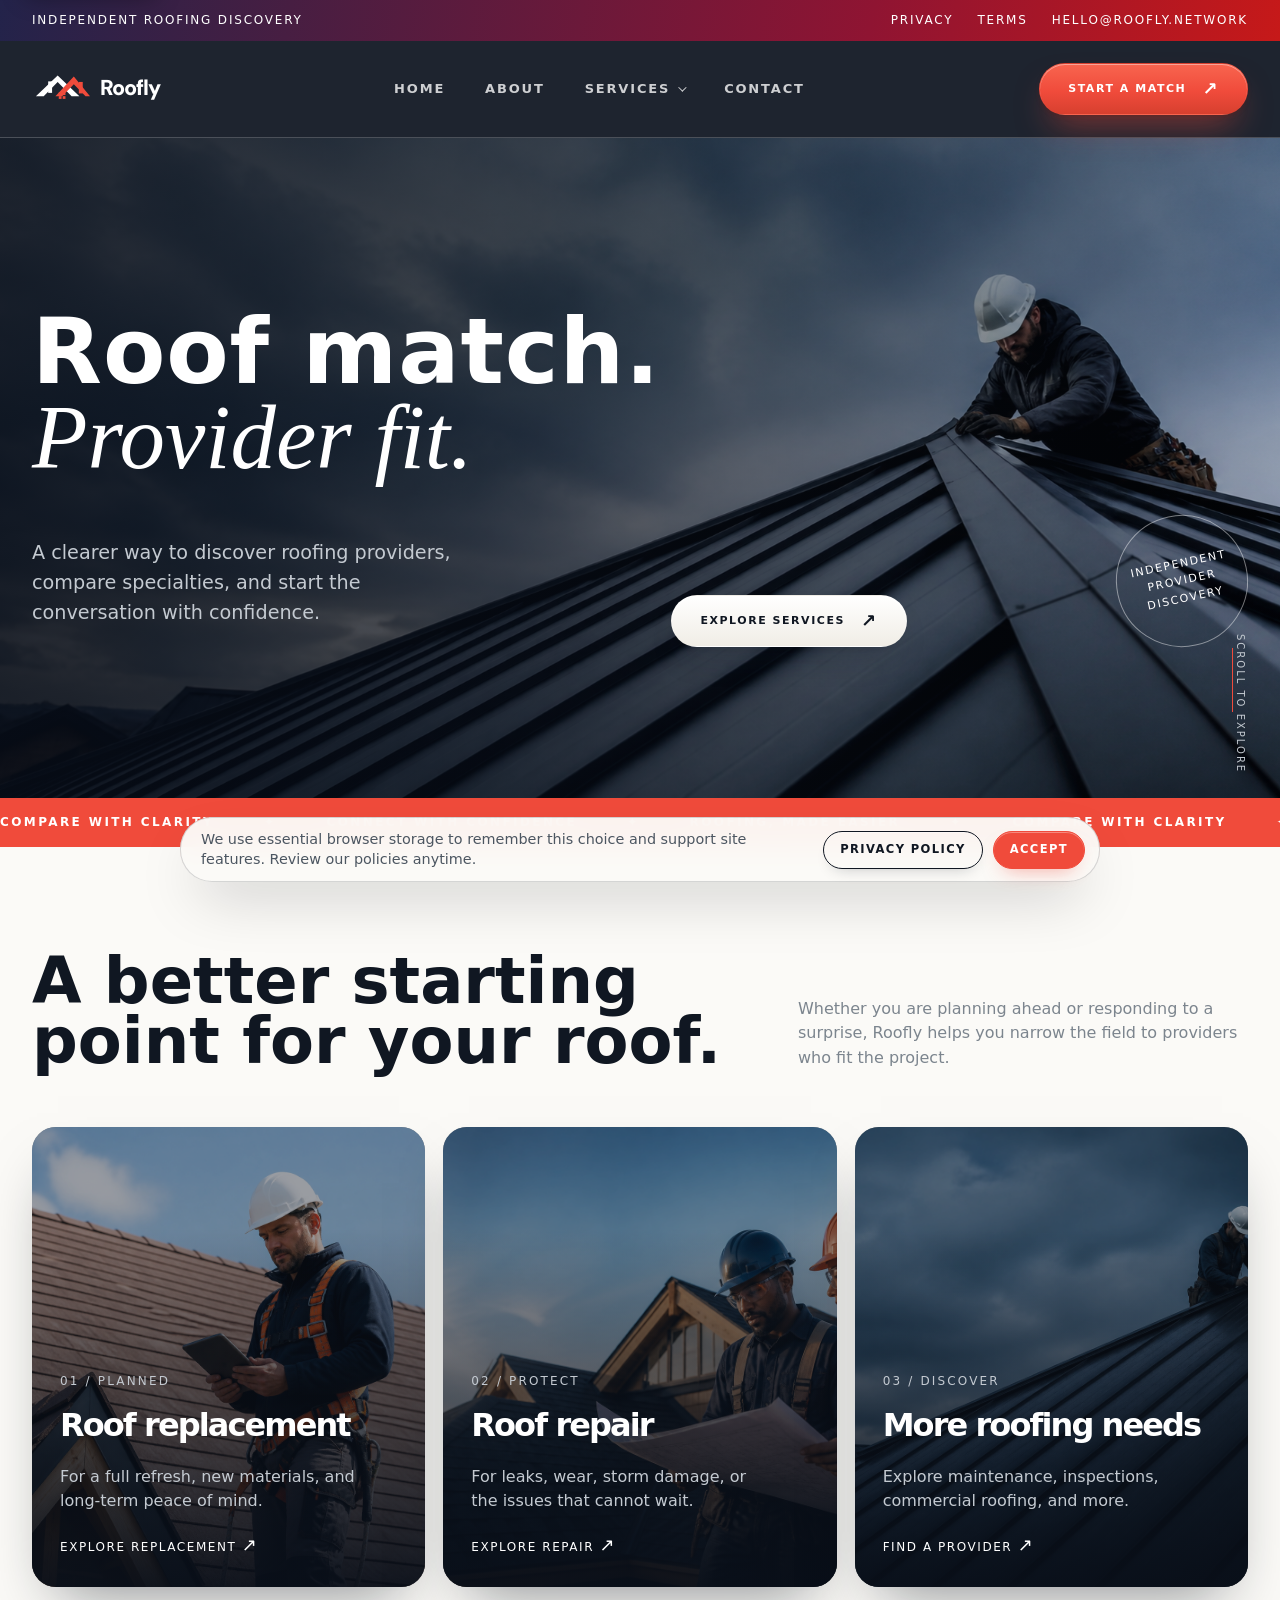
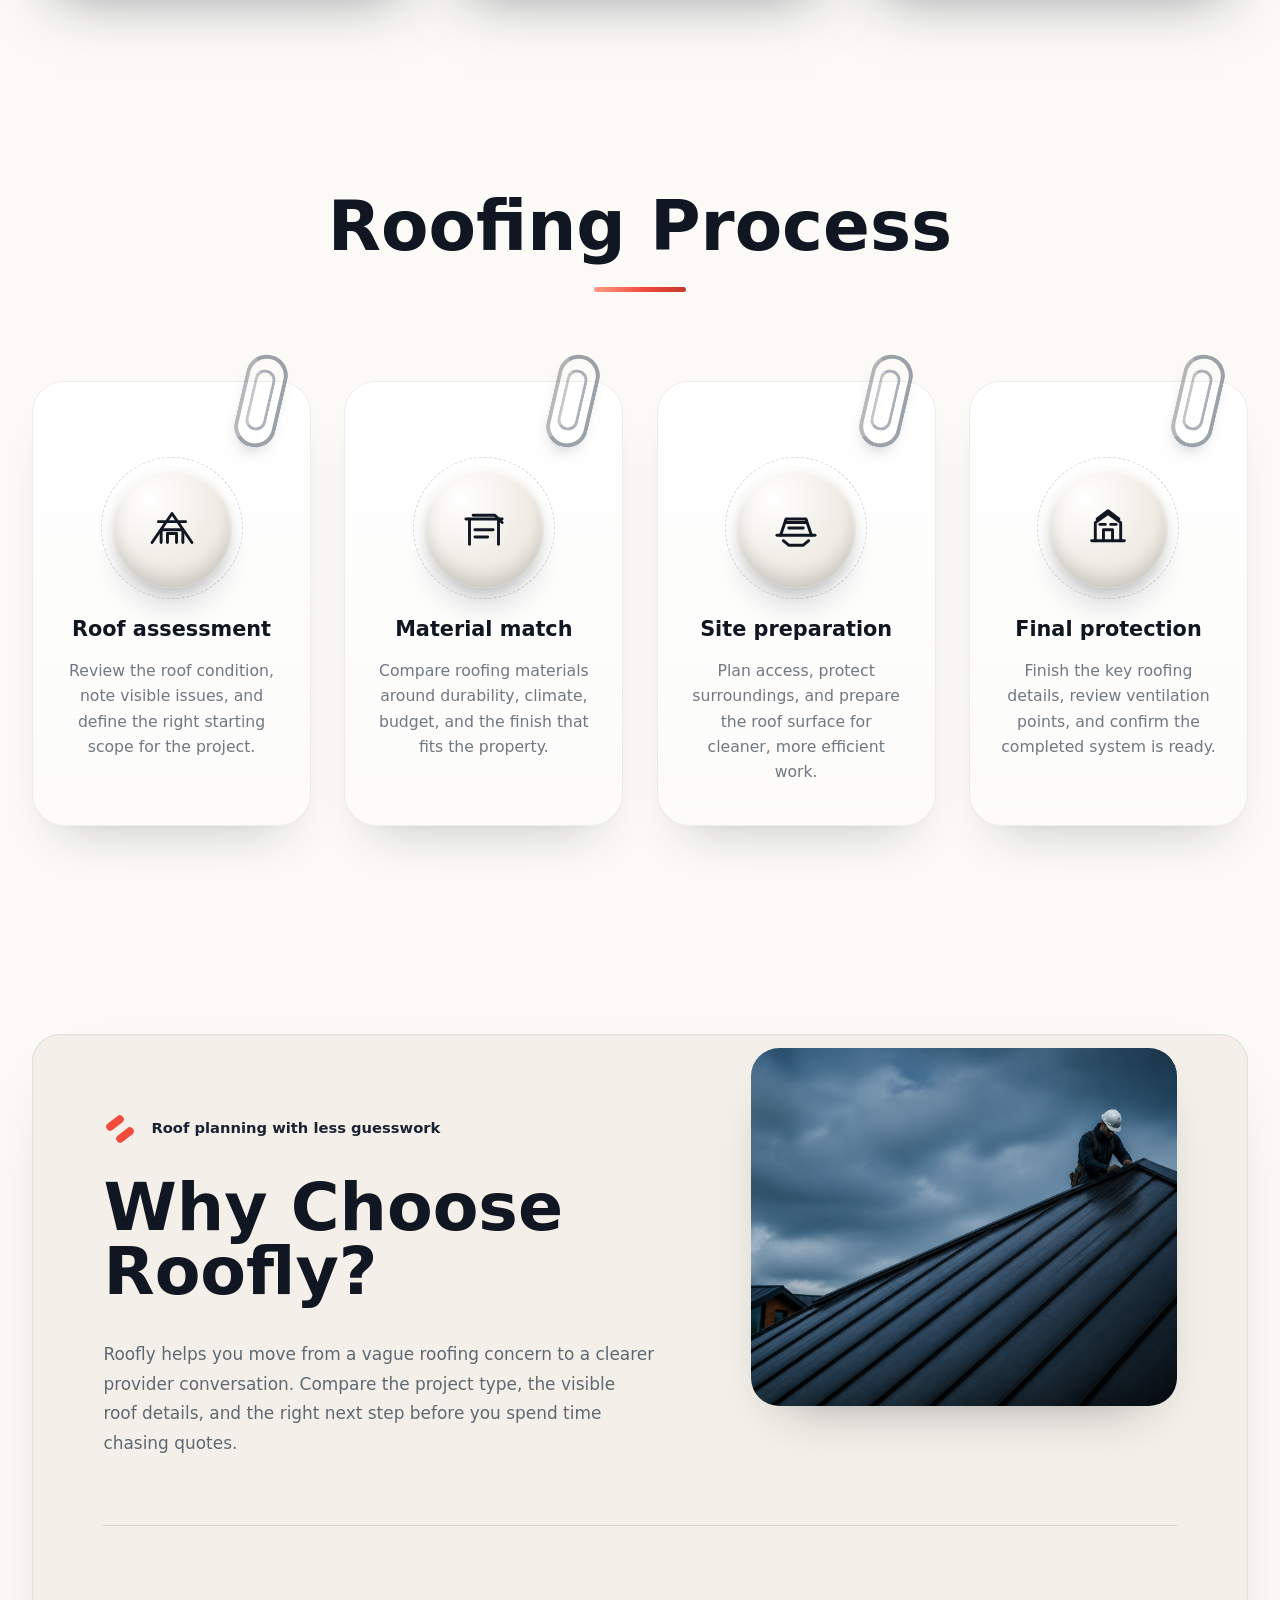
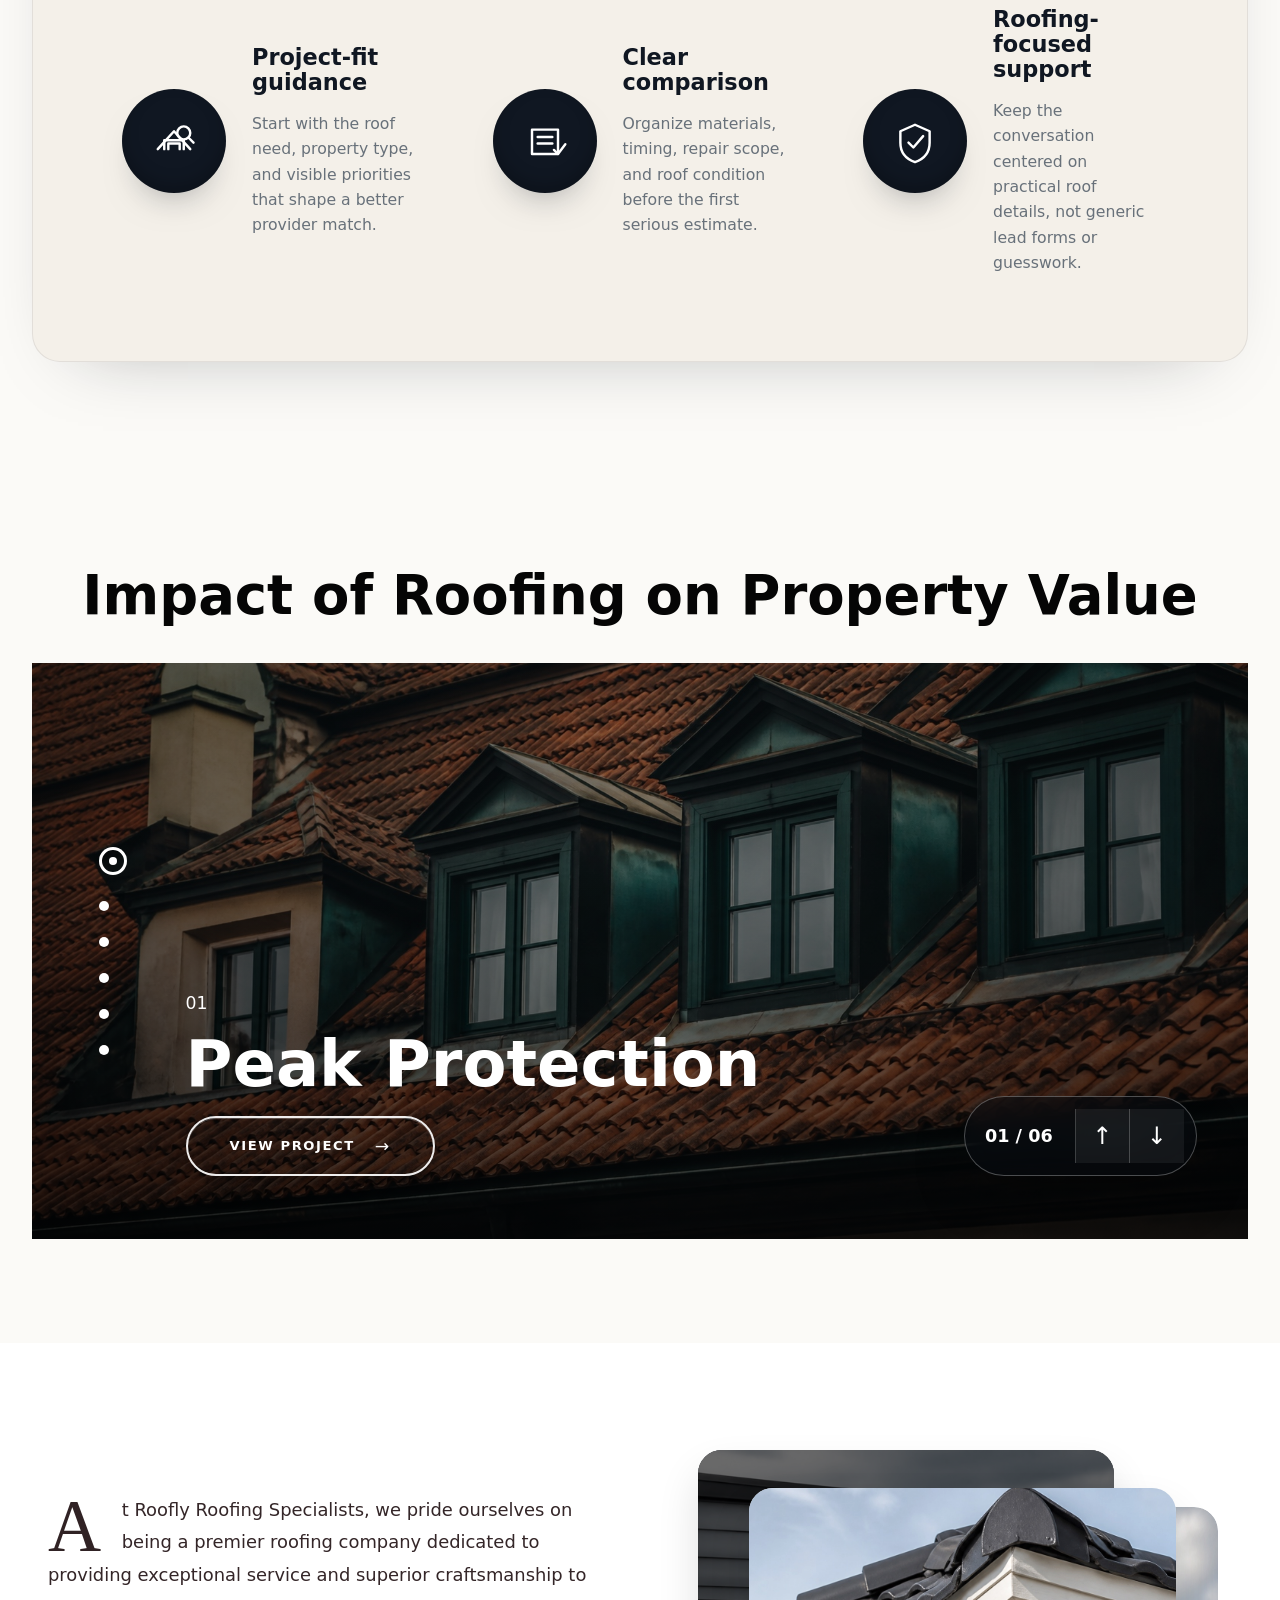
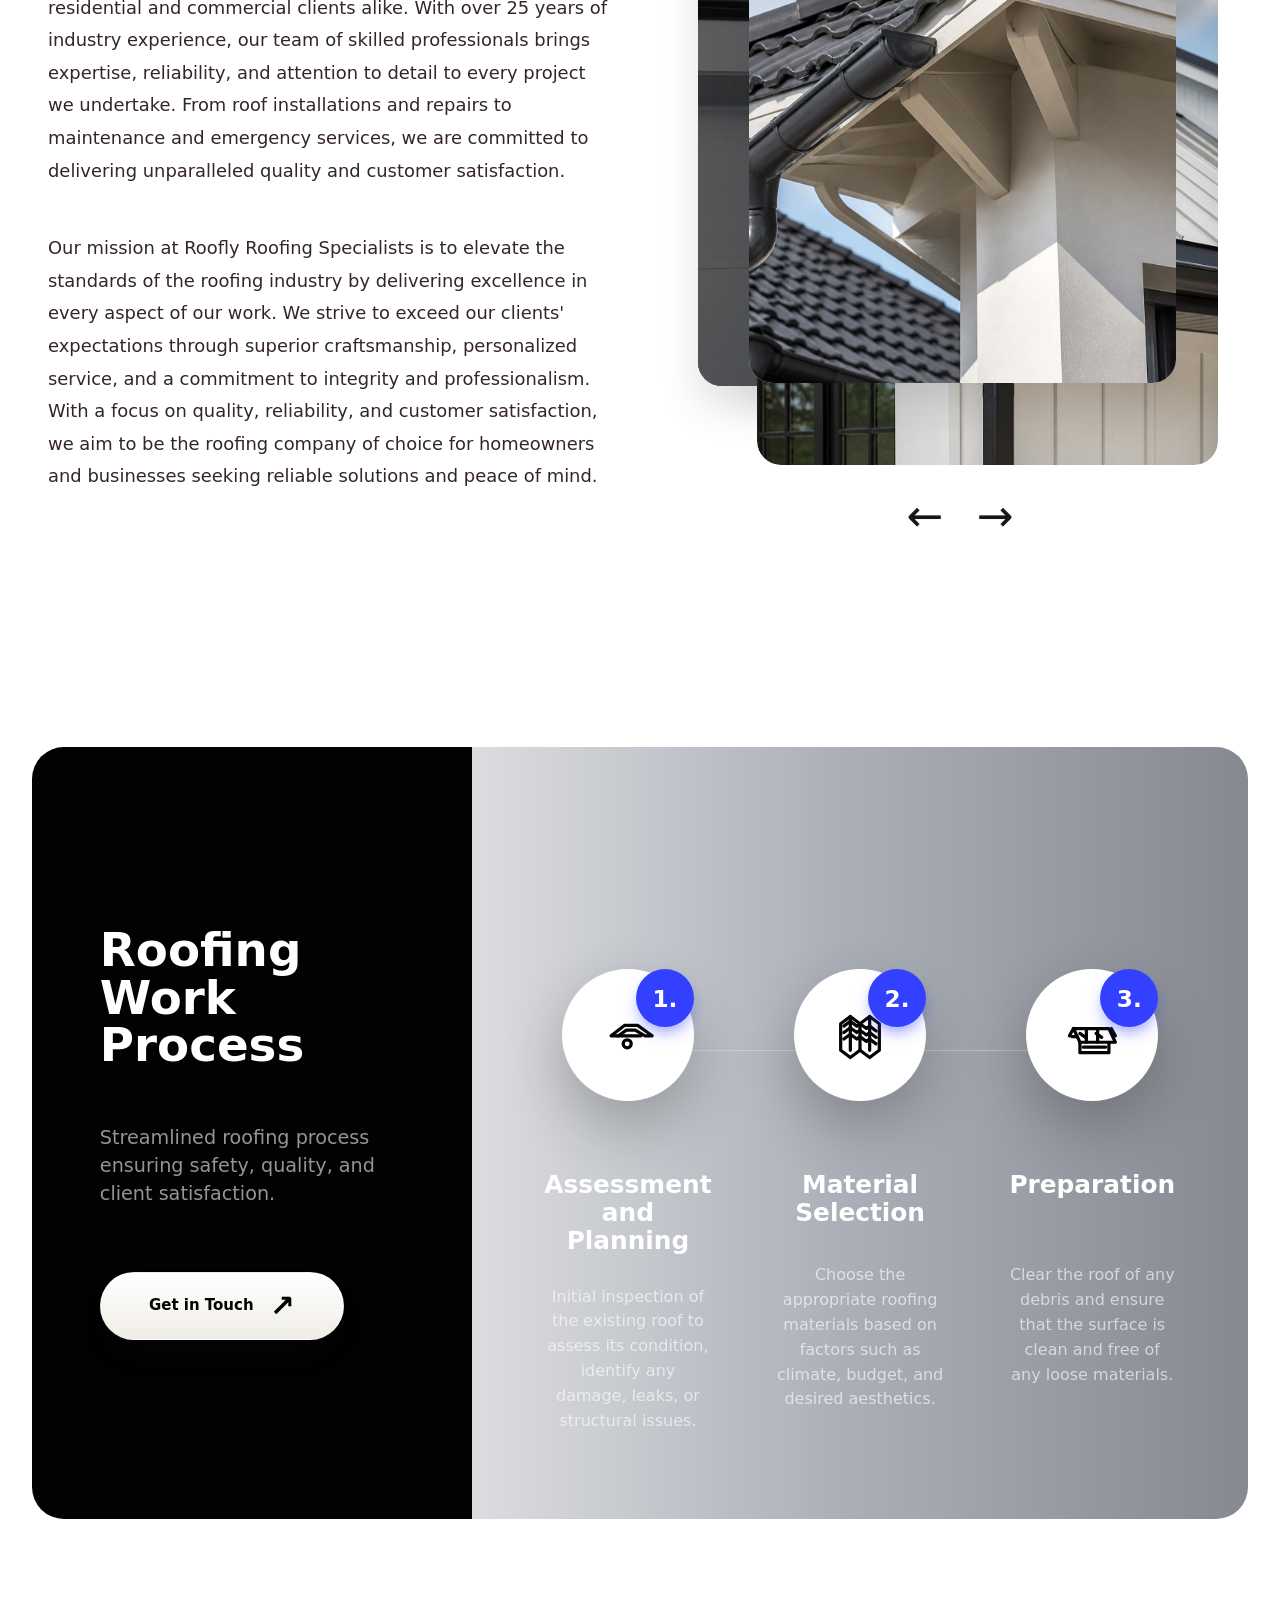
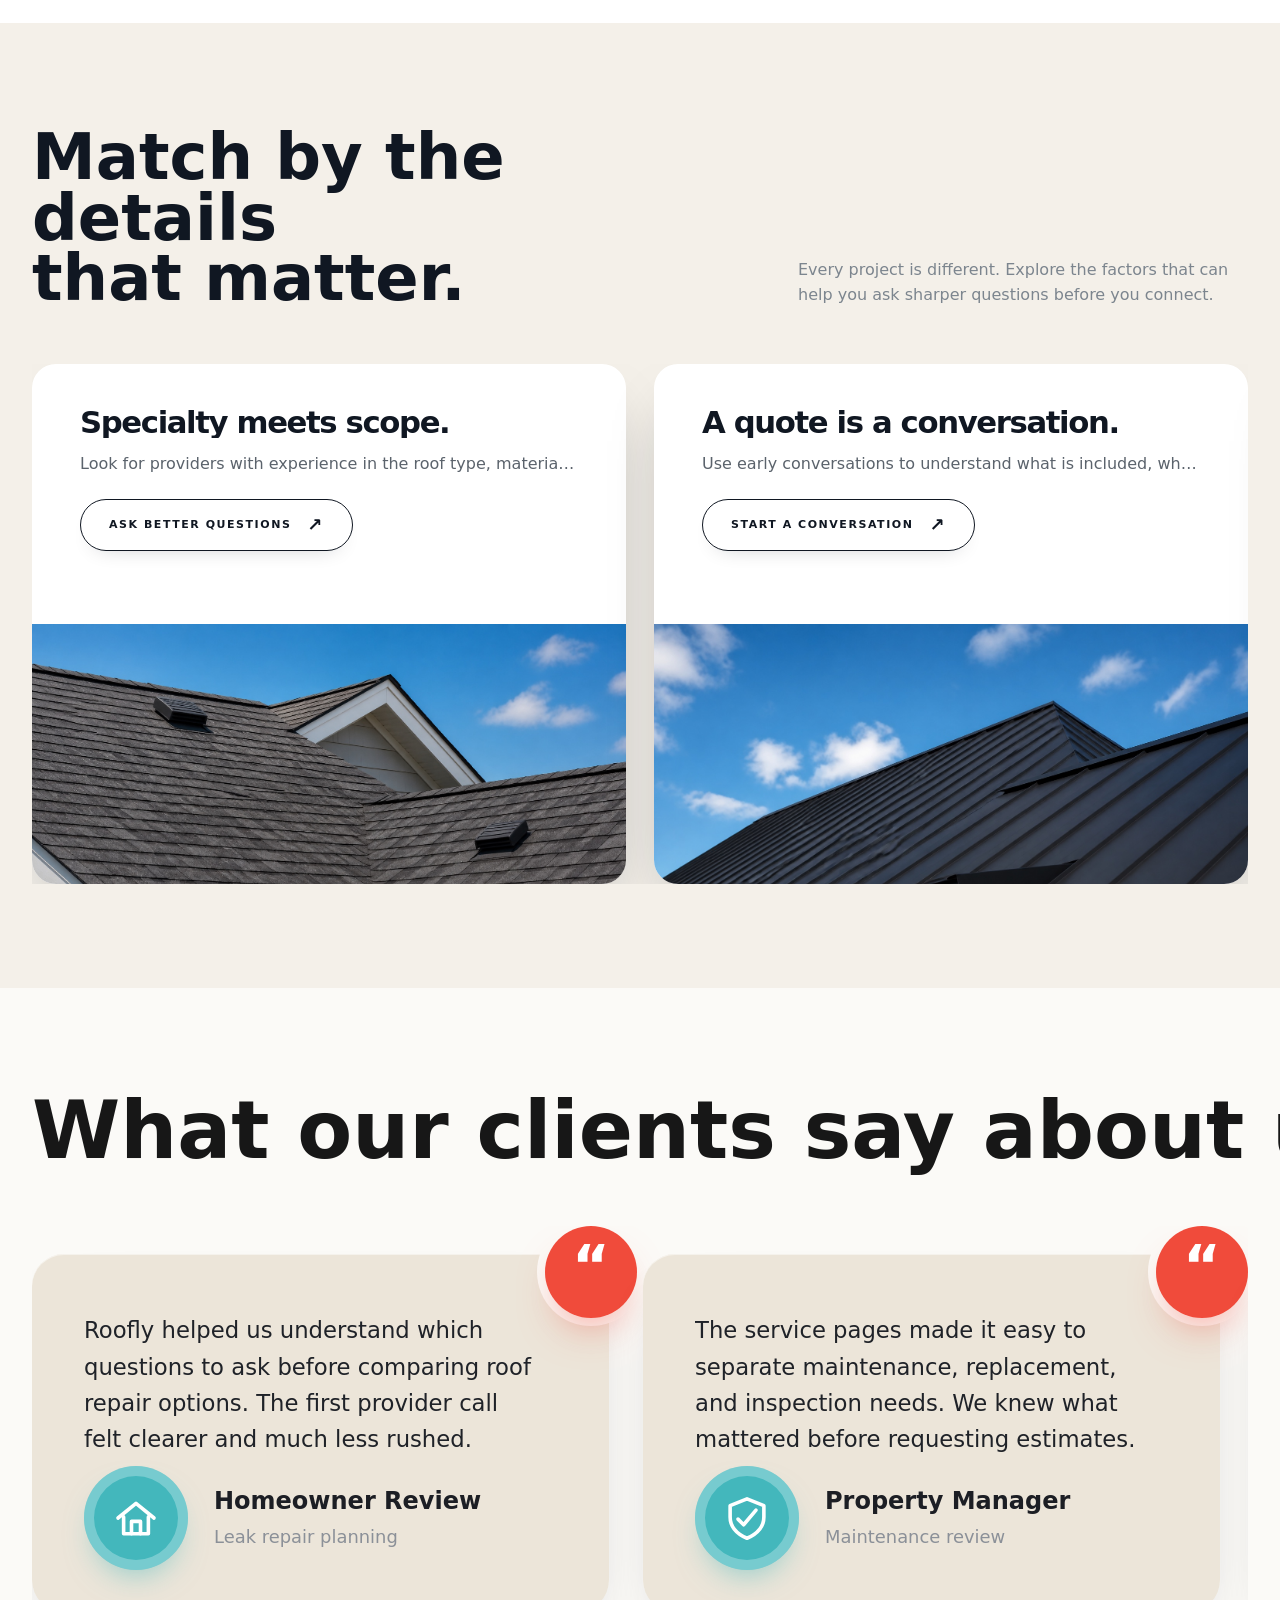
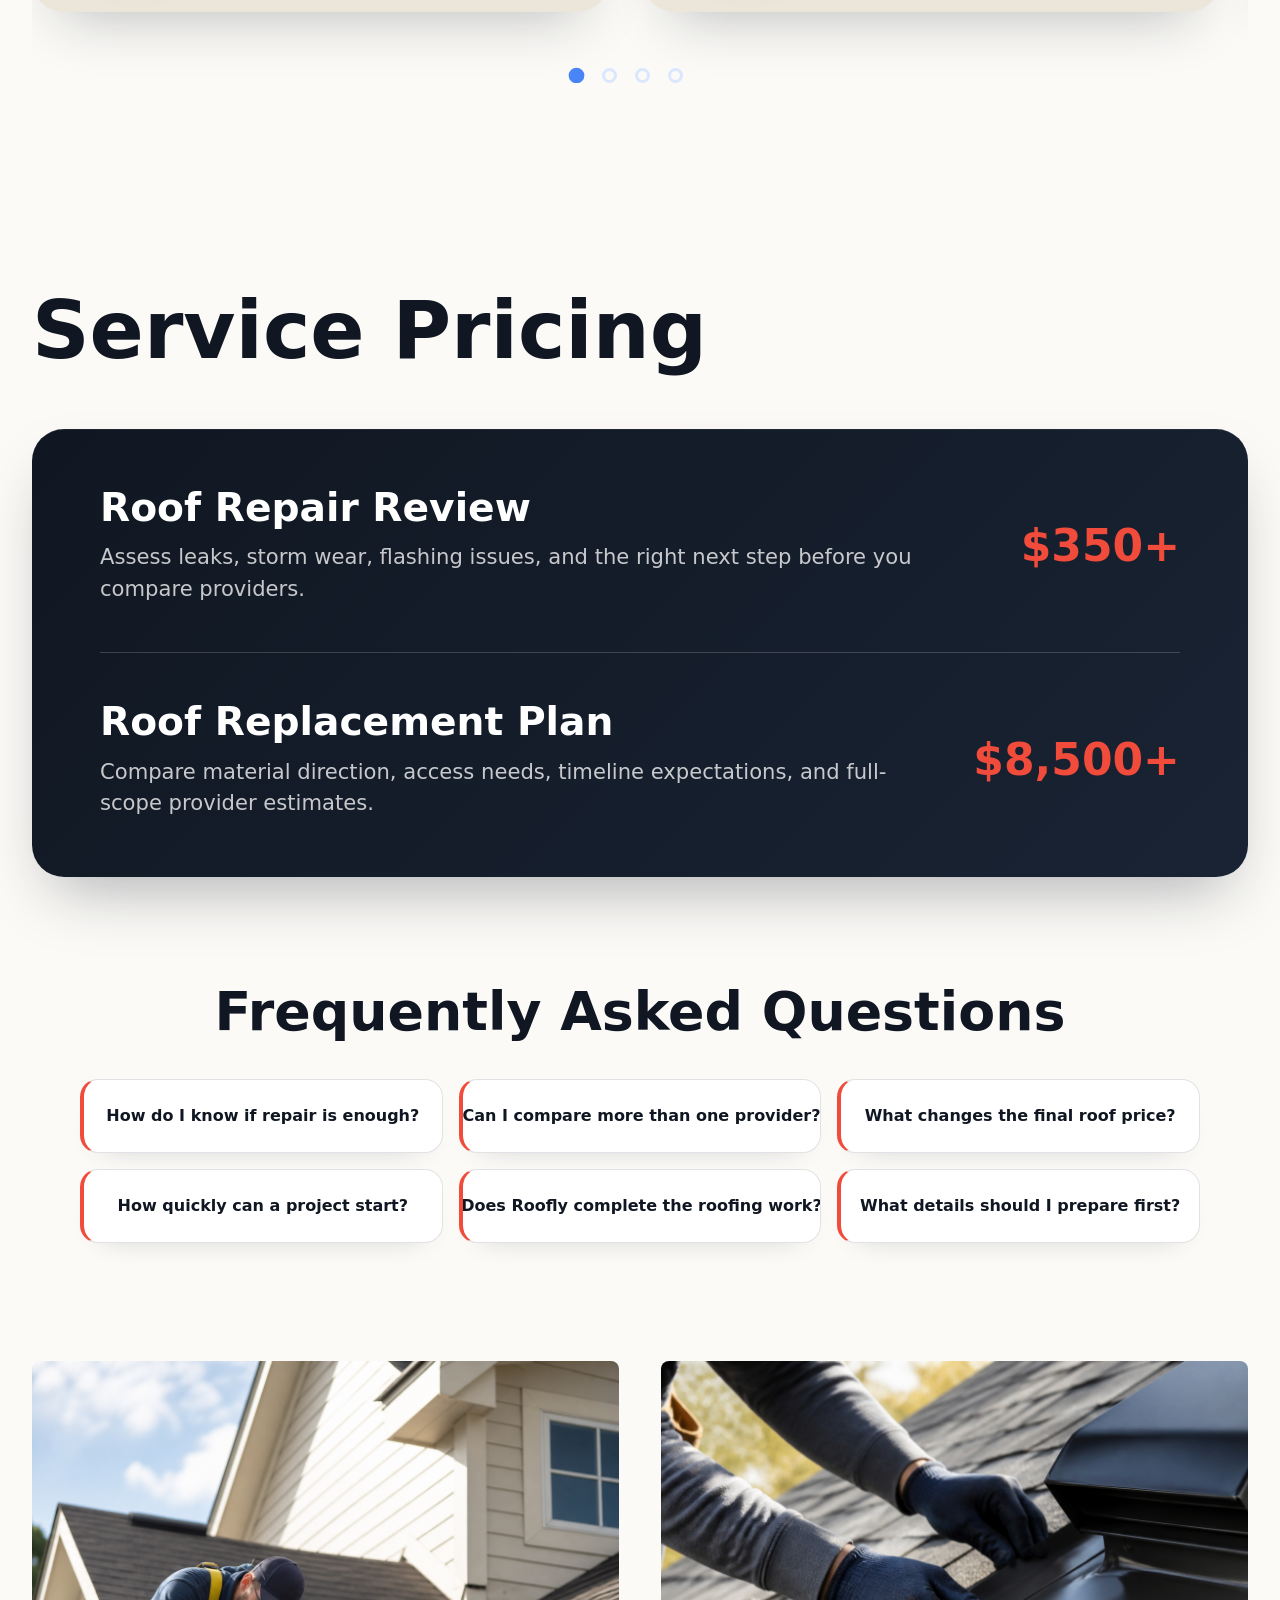
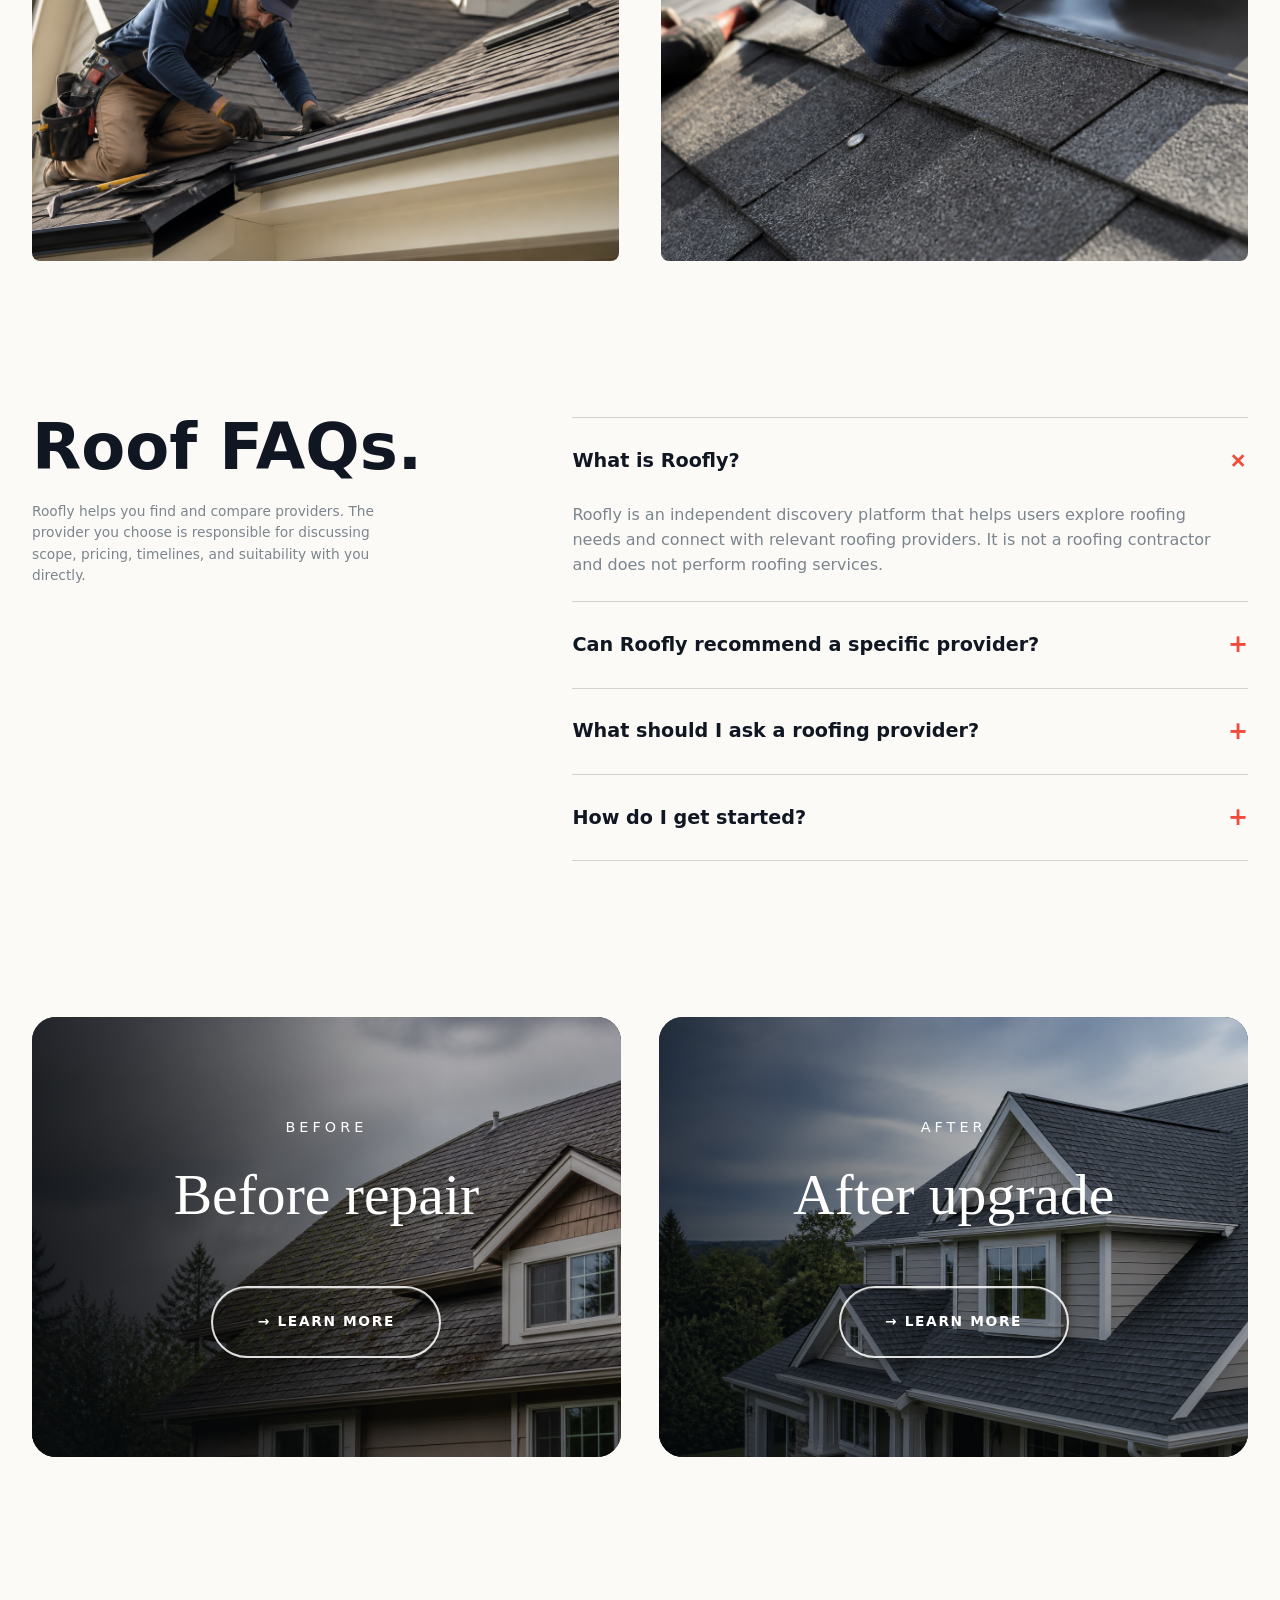
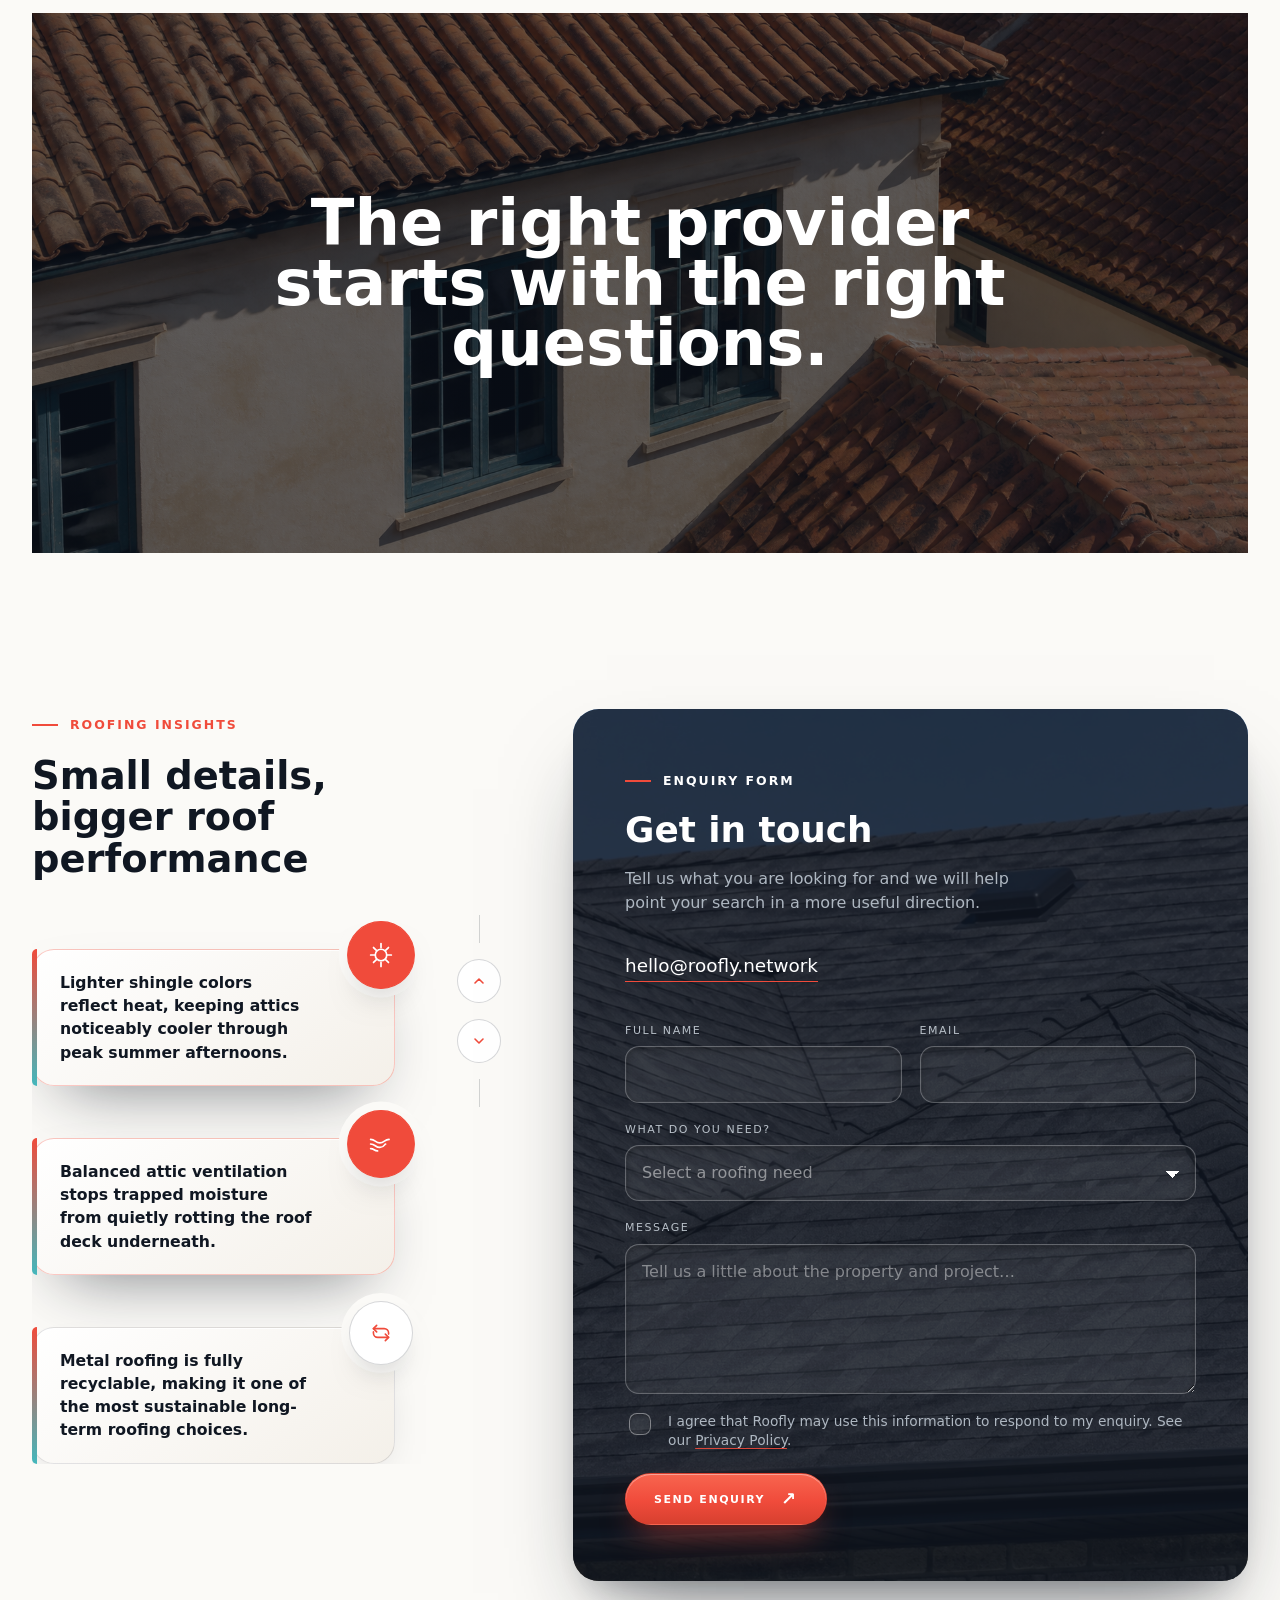
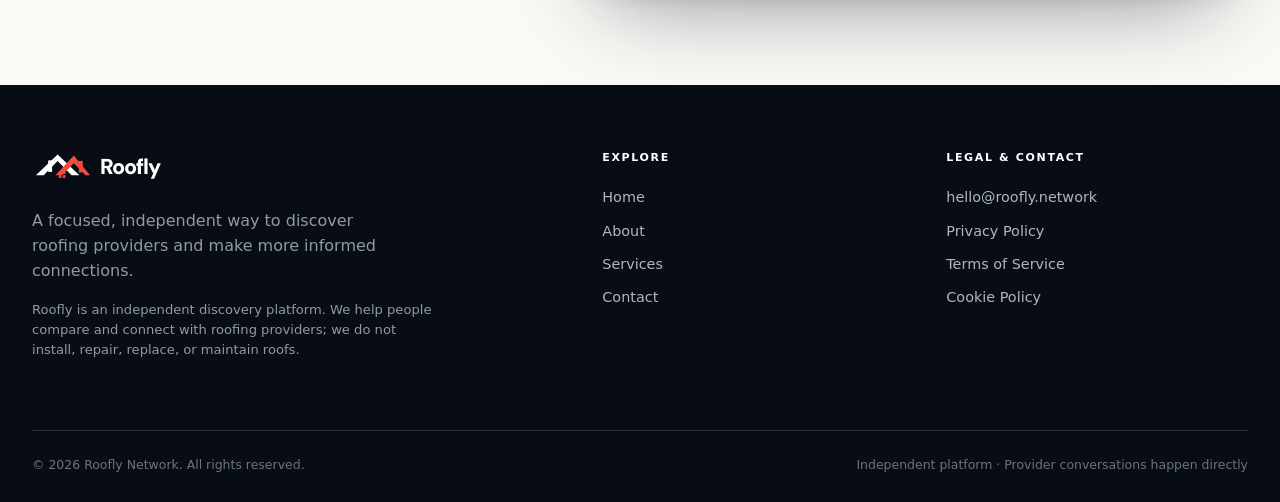
==== commit d473c067: "+" ====
--- a/index.html
+++ b/index.html
@@ -32,10 +32,26 @@
         <div class="nav__item nav__item--has-menu"><a class="nav__trigger" href="#services" data-nav-label="services"
             aria-haspopup="true" aria-expanded="false">Services</a>
           <div class="nav-dropdown" role="menu" aria-label="Services navigation"><a href="roof-replacement.html"
-              role="menuitem"><span>Roof replacement</span><small>Full refresh and planning</small></a><a
-              href="roof-repair.html" role="menuitem"><span>Roof repair</span><small>Leaks, wear, and
-                damage</small></a><a href="#contact" role="menuitem"><span>Contact form</span><small>Send your
-                roofing request</small></a></div>
+              role="menuitem"><span class="nav-dropdown__icon" aria-hidden="true"><svg viewBox="0 0 24 24"><path
+                    d="M3 11.5 12 4l9 7.5" /><path d="M6 10.5V20h12v-9.5" /><path d="M9.5 20v-5h5v5" /></svg></span><span
+                class="nav-dropdown__copy"><span class="nav-dropdown__title">Roof replacement</span><small>Full refresh
+                  and planning</small></span></a><a href="roof-repair.html" role="menuitem"><span
+                class="nav-dropdown__icon" aria-hidden="true"><svg viewBox="0 0 24 24"><path d="m4 13 7-7 3 3 6-6" /><path
+                    d="m14 9 5 5" /><path d="m3 21 6-6" /><path d="m7 17 2 2" /></svg></span><span
+                class="nav-dropdown__copy"><span class="nav-dropdown__title">Roof repair</span><small>Leaks, wear, and
+                  damage</small></span></a><a href="#services" role="menuitem"><span class="nav-dropdown__icon"
+                aria-hidden="true"><svg viewBox="0 0 24 24"><path d="M4 5h16" /><path d="M4 12h16" /><path
+                    d="M4 19h10" /><path d="m15 18 2 2 4-5" /></svg></span><span class="nav-dropdown__copy"><span
+                  class="nav-dropdown__title">Roof inspection</span><small>Condition checks and next-step
+                  guidance</small></span></a><a href="#services" role="menuitem"><span class="nav-dropdown__icon"
+                aria-hidden="true"><svg viewBox="0 0 24 24"><path d="M12 3v3" /><path d="M12 18v3" /><path
+                    d="M3 12h3" /><path d="M18 12h3" /><circle cx="12" cy="12" r="5" /><path
+                    d="m15.5 8.5 2-2" /><path d="m6.5 17.5 2-2" /></svg></span><span class="nav-dropdown__copy"><span
+                  class="nav-dropdown__title">Maintenance plan</span><small>Seasonal care and prevention</small></span></a><a
+              href="#contact" role="menuitem"><span class="nav-dropdown__icon" aria-hidden="true"><svg
+                  viewBox="0 0 24 24"><path d="M4 5h16v14H4z" /><path d="m4 7 8 6 8-6" /></svg></span><span
+                class="nav-dropdown__copy"><span class="nav-dropdown__title">Contact form</span><small>Send your
+                  roofing request</small></span></a></div>
         </div><a href="#contact" data-nav-label="contact">Contact</a>
       </nav><a class="button button--coral nav__cta" href="#contact">Start a match <span
           class="arrow">↗</span></a><button class="menu-toggle" aria-label="Open menu" aria-expanded="false">☰</button>
@@ -164,6 +180,64 @@
             </div>
             <h3>Final protection</h3>
             <p>Finish the key roofing details, review ventilation points, and confirm the completed system is ready.</p>
+          </article>
+        </div>
+      </div>
+    </section>
+    <section class="section roof-reasons" aria-label="Why choose Roofly">
+      <div class="roof-reasons__shell">
+        <div class="roof-reasons__main">
+          <div class="roof-reasons__copy" data-aos="fade-up">
+            <div class="roof-reasons__eyebrow"><span aria-hidden="true"></span>Roof planning with less guesswork</div>
+            <h2>Why Choose Roofly?</h2>
+            <p>Roofly helps you move from a vague roofing concern to a clearer provider conversation. Compare the project type, the visible roof details, and the right next step before you spend time chasing quotes.</p>
+          </div>
+          <figure class="roof-reasons__media" data-aos="fade-up" data-aos-delay="80">
+            <img src="assets/images/about-roofers.png" alt="Roofing professionals reviewing a residential roof plan" loading="lazy">
+          </figure>
+        </div>
+        <div class="roof-reasons__divider" aria-hidden="true"></div>
+        <div class="roof-reasons__features">
+          <article class="roof-reasons__item" data-aos="fade-up">
+            <div class="roof-reasons__icon" aria-hidden="true">
+              <svg viewBox="0 0 64 64">
+                <path d="M12 42 32 20l20 22" />
+                <path d="M20 42V31h24v11" />
+                <path d="M25 42v-7h14v7" />
+                <circle cx="44" cy="22" r="8" />
+                <path d="m50 28 6 6" />
+              </svg>
+            </div>
+            <div>
+              <h3>Project-fit guidance</h3>
+              <p>Start with the roof need, property type, and visible priorities that shape a better provider match.</p>
+            </div>
+          </article>
+          <article class="roof-reasons__item" data-aos="fade-up" data-aos-delay="80">
+            <div class="roof-reasons__icon" aria-hidden="true">
+              <svg viewBox="0 0 64 64">
+                <path d="M16 18h32v30H16z" />
+                <path d="M23 27h18" />
+                <path d="M23 35h18" />
+                <path d="m43 43 5 5 9-12" />
+              </svg>
+            </div>
+            <div>
+              <h3>Clear comparison</h3>
+              <p>Organize materials, timing, repair scope, and roof condition before the first serious estimate.</p>
+            </div>
+          </article>
+          <article class="roof-reasons__item" data-aos="fade-up" data-aos-delay="160">
+            <div class="roof-reasons__icon" aria-hidden="true">
+              <svg viewBox="0 0 64 64">
+                <path d="M32 12 50 20v14c0 12-7 20-18 24-11-4-18-12-18-24V20z" />
+                <path d="m24 34 6 6 12-14" />
+              </svg>
+            </div>
+            <div>
+              <h3>Roofing-focused support</h3>
+              <p>Keep the conversation centered on practical roof details, not generic lead forms or guesswork.</p>
+            </div>
           </article>
         </div>
       </div>
--- a/assets/css/styles.css
+++ b/assets/css/styles.css
@@ -260,11 +260,11 @@
 
 .nav-dropdown {
   position: absolute;
-  top: calc(100% + 22px);
+  top: calc(100% + 18px);
   left: 50%;
   z-index: 30;
-  width: 280px;
-  padding: 10px;
+  width: 296px;
+  padding: 8px;
   background: rgba(251, 250, 247, .98);
   color: var(--ink);
   border: 1px solid rgba(16, 23, 34, .14);
@@ -272,8 +272,8 @@
   opacity: 0;
   visibility: hidden;
   pointer-events: none;
-  transform: translate(-50%, 10px);
-  transition: opacity .2s ease, transform .2s ease, visibility .2s ease;
+  transform: translate(-50%, 8px);
+  transition: opacity .24s ease, transform .24s ease, visibility .24s ease;
   text-transform: none;
   letter-spacing: 0
 }
@@ -289,10 +289,13 @@
 
 .nav-dropdown a {
   display: grid;
-  gap: 2px;
-  padding: 13px 14px;
+  grid-template-columns: 42px minmax(0, 1fr);
+  align-items: center;
+  gap: 13px;
+  min-height: 72px;
+  padding: 12px 14px;
   opacity: 1;
-  transition: background .18s ease, color .18s ease
+  transition: background .18s ease, color .18s ease, transform .18s ease
 }
 
 .nav-dropdown a:after {
@@ -302,13 +305,47 @@
 .nav-dropdown a:hover,
 .nav-dropdown a.active {
   background: var(--ink);
-  color: #fff
-}
-
-.nav-dropdown span {
-  font-size: 13px;
+  color: #fff;
+  transform: translateX(2px)
+}
+
+.nav-dropdown__icon {
+  display: grid;
+  place-items: center;
+  width: 42px;
+  height: 42px;
+  border: 1px solid rgba(16, 23, 34, .14);
+  background: rgba(240, 75, 59, .1);
+  color: var(--coral)
+}
+
+.nav-dropdown__icon svg {
+  width: 21px;
+  height: 21px;
+  fill: none;
+  stroke: currentColor;
+  stroke-width: 1.9;
+  stroke-linecap: round;
+  stroke-linejoin: round
+}
+
+.nav-dropdown__copy {
+  display: grid;
+  gap: 2px;
+  min-width: 0
+}
+
+.nav-dropdown__title {
+  font-size: 14px;
   font-weight: 800;
   letter-spacing: .02em
+}
+
+.nav-dropdown a:hover .nav-dropdown__icon,
+.nav-dropdown a.active .nav-dropdown__icon {
+  border-color: rgba(255, 255, 255, .24);
+  background: rgba(255, 255, 255, .1);
+  color: #fff
 }
 
 .nav-dropdown small {
@@ -898,7 +935,52 @@
   place-items: center;
   text-align: center;
   color: #fff;
-  background: linear-gradient(rgba(12, 19, 32, .62), rgba(12, 19, 32, .62)), url('../images/parallax-tiles.png') center/cover fixed
+  position: relative;
+  isolation: isolate;
+  overflow: hidden;
+  --parallax-shift: 0px;
+  background: linear-gradient(rgba(12, 19, 32, .62), rgba(12, 19, 32, .62)), url('../images/parallax-tiles.png') center/cover
+}
+
+.parallax-image-stack {
+  position: absolute;
+  inset: -30px 0;
+  z-index: 1;
+  overflow: hidden;
+  pointer-events: none;
+  transform: translate3d(0, var(--parallax-shift), 0) scale(1.04);
+  transform-origin: center;
+  will-change: transform
+}
+
+.parallax-image {
+  position: absolute;
+  inset: 0;
+  background-position: center;
+  background-repeat: no-repeat;
+  background-size: cover;
+  transform: translateZ(0)
+}
+
+.parallax-image--next {
+  opacity: 0
+}
+
+.parallax__frame.is-revealing-image .parallax-image--next {
+  opacity: 1
+}
+
+.parallax-reveal-mask {
+  position: absolute;
+  width: 0;
+  height: 0;
+  overflow: hidden
+}
+
+.parallax-mask-strip {
+  transform-box: fill-box;
+  transform-origin: left center;
+  transform: scaleX(0)
 }
 
 .parallax__frame .container {
@@ -906,7 +988,9 @@
   min-height: inherit;
   display: grid;
   place-items: center;
-  padding: 0 32px
+  padding: 0 32px;
+  position: relative;
+  z-index: 3
 }
 
 .parallax .h2 {
@@ -925,7 +1009,14 @@
   display: grid;
   grid-template-columns: .82fr 1.18fr;
   gap: 72px;
-  align-items: stretch
+  align-items: start
+}
+
+.contact-facts {
+  position: sticky;
+  top: 96px;
+  align-self: start;
+  min-width: 0
 }
 
 .eyebrow {
@@ -961,53 +1052,102 @@
 
 .facts-shell {
   display: flex;
-  align-items: stretch;
-  gap: 20px
+  align-items: flex-start;
+  gap: 20px;
+  margin-top: 8px
 }
 
 .facts-swiper {
   flex: 1 1 auto;
   min-width: 0;
-  height: 272px;
-  overflow: hidden
+  height: auto;
+  margin-top: 0;
+  padding: 56px 54px 18px 0;
+  overflow: visible
 }
 
 .facts-swiper .swiper-wrapper {
-  height: 100%
+  align-items: flex-start
+}
+
+.facts-swiper .swiper-slide.fact-card,
+.facts-swiper .swiper-slide.fact-card.swiper-slide-active,
+.facts-swiper .swiper-slide.fact-card.swiper-slide-next {
+  width: calc(100% - 42px) !important;
+  height: auto !important;
+  min-height: 0
 }
 
 .fact-card {
+  position: relative;
   display: flex;
   flex-direction: column;
-  gap: 18px;
-  padding: 30px 32px;
-  background: var(--cream);
-  border: 1px solid var(--line);
-  border-radius: 20px;
-  box-shadow: 0 20px 40px -30px rgba(16, 23, 34, .4);
+  gap: 0;
+  padding: 56px 82px 22px 28px;
+  background: transparent;
+  border: 0;
+  border-radius: 0;
+  box-shadow: none;
+  overflow: visible;
   transition: transform .3s ease, box-shadow .3s ease, border-color .3s ease
 }
 
-.fact-card:hover {
-  transform: translateY(-5px);
-  border-color: rgba(240, 75, 59, .35);
-  box-shadow: 0 28px 54px -28px rgba(16, 23, 34, .48)
+.fact-card:before {
+  content: '';
+  position: absolute;
+  inset: 34px auto 0 0;
+  z-index: 1;
+  width: 5px;
+  border-radius: 22px 0 0 22px;
+  background: linear-gradient(180deg, var(--coral), #43b7bc)
+}
+
+.fact-card:after {
+  content: '';
+  position: absolute;
+  inset: 34px 0 0;
+  z-index: 0;
+  border: 1px solid rgba(16, 23, 34, .12);
+  border-radius: 22px;
+  background: linear-gradient(145deg, #fff 0%, var(--cream) 100%);
+  box-shadow: inset 0 1px 0 rgba(255, 255, 255, .9), 0 24px 54px -34px rgba(16, 23, 34, .5);
+  pointer-events: none;
+  transition: box-shadow .3s ease, border-color .3s ease
+}
+
+.fact-card:hover,
+.fact-card.swiper-slide-active,
+.fact-card.swiper-slide-next {
+  transform: translateY(-5px)
+}
+
+.fact-card:hover:after,
+.fact-card.swiper-slide-active:after,
+.fact-card.swiper-slide-next:after {
+  border-color: rgba(240, 75, 59, .3);
+  box-shadow: inset 0 1px 0 rgba(255, 255, 255, .95), 0 30px 66px -32px rgba(16, 23, 34, .58)
 }
 
 .fact-card__icon {
+  position: absolute;
+  top: 8px;
+  right: -18px;
+  z-index: 3;
   display: grid;
   place-items: center;
-  flex: 0 0 56px;
-  width: 56px;
-  height: 56px;
+  width: 64px;
+  height: 64px;
   border-radius: 50%;
   background: #fff;
   border: 1px solid var(--line);
   color: var(--coral);
+  box-shadow: 0 18px 34px -20px rgba(16, 23, 34, .55), 0 0 0 8px var(--paper);
   transition: background .3s ease, color .3s ease, transform .3s ease
 }
 
-.fact-card:hover .fact-card__icon {
+.fact-card:hover .fact-card__icon,
+.fact-card.swiper-slide-active .fact-card__icon,
+.fact-card.swiper-slide-next .fact-card__icon {
   background: var(--coral);
   border-color: var(--coral);
   color: #fff;
@@ -1025,9 +1165,12 @@
 }
 
 .fact-card p {
+  position: relative;
+  z-index: 2;
   margin: 0;
-  font-size: 1.02rem;
-  line-height: 1.55;
+  font-size: clamp(.98rem, 1vw, 1.1rem);
+  line-height: 1.48;
+  font-weight: 650;
   color: var(--ink)
 }
 
@@ -1443,6 +1586,7 @@
   }
 
   .nav-dropdown a {
+    grid-template-columns: 38px minmax(0, 1fr);
     padding: 11px 12px;
     color: #fff
   }
@@ -1454,6 +1598,13 @@
 
   .nav-dropdown small {
     color: #aeb7c1
+  }
+
+  .nav-dropdown__icon {
+    width: 38px;
+    height: 38px;
+    border-color: rgba(255, 255, 255, .16);
+    background: rgba(240, 75, 59, .18)
   }
 
   .nav__item--has-menu:hover .nav-dropdown,
@@ -2640,13 +2791,14 @@
     width: min(calc(100% - 40px), 900px)
   }
 
+  .contact-facts {
+    top: 84px
+  }
+
   .contact-panel {
     padding: 44px 36px
   }
 
-  .facts-swiper {
-    height: 300px
-  }
 }
 
 @media (max-width:560px) {
@@ -2654,6 +2806,10 @@
     width: min(calc(100% - 28px), 900px)
   }
 
+  .contact-facts {
+    position: static
+  }
+
   .contact-panel {
     padding: 34px 24px;
     border-radius: 20px
@@ -2673,7 +2829,7 @@
   }
 
   .facts-swiper {
-    height: 320px
+    padding-right: 46px
   }
 
   .form-actions {
@@ -4881,6 +5037,206 @@
 }
 
 .roof-workflow__step:hover h3 {
+  color: var(--coral)
+}
+
+.roof-reasons {
+  background: var(--paper);
+  color: var(--ink);
+  overflow: hidden
+}
+
+.roof-reasons__shell {
+  width: min(calc(100% - 64px), 1480px);
+  margin: 0 auto;
+  padding: clamp(54px, 6vw, 92px) clamp(28px, 5.5vw, 92px) clamp(46px, 5.2vw, 78px);
+  background: var(--cream);
+  border: 1px solid rgba(16, 23, 34, .08);
+  border-radius: 28px;
+  box-shadow: 0 28px 72px -46px rgba(16, 23, 34, .35)
+}
+
+.roof-reasons__main {
+  display: grid;
+  grid-template-columns: minmax(0, 1fr) minmax(380px, .74fr);
+  gap: clamp(38px, 5.6vw, 104px);
+  align-items: center
+}
+
+.roof-reasons__copy {
+  max-width: 790px
+}
+
+.roof-reasons__eyebrow {
+  display: inline-flex;
+  align-items: center;
+  gap: 14px;
+  margin-bottom: clamp(22px, 2.4vw, 34px);
+  color: var(--ink-2);
+  font-size: clamp(.92rem, 1.05vw, 1.12rem);
+  font-weight: 850;
+  letter-spacing: 0
+}
+
+.roof-reasons__eyebrow span {
+  position: relative;
+  width: 34px;
+  height: 34px;
+  flex: 0 0 34px
+}
+
+.roof-reasons__eyebrow span:before,
+.roof-reasons__eyebrow span:after {
+  content: '';
+  position: absolute;
+  width: 20px;
+  height: 8px;
+  background: var(--coral);
+  border-radius: 999px;
+  transform: rotate(-38deg)
+}
+
+.roof-reasons__eyebrow span:before {
+  left: 2px;
+  top: 7px
+}
+
+.roof-reasons__eyebrow span:after {
+  right: 2px;
+  bottom: 7px
+}
+
+.roof-reasons__copy h2 {
+  max-width: 780px;
+  margin: 0;
+  color: var(--ink);
+  font-size: clamp(2.8rem, 5.2vw, 6.05rem);
+  font-weight: 850;
+  line-height: .96;
+  letter-spacing: 0;
+  text-wrap: balance
+}
+
+.roof-reasons__copy p {
+  max-width: 760px;
+  margin: clamp(24px, 2.8vw, 40px) 0 0;
+  color: #5f6973;
+  font-size: clamp(1.06rem, 1.28vw, 1.38rem);
+  line-height: 1.75;
+  text-wrap: pretty
+}
+
+.roof-reasons__media {
+  position: relative;
+  align-self: start;
+  width: 100%;
+  min-height: clamp(320px, 28vw, 450px);
+  margin: clamp(-96px, -5vw, -42px) 0 0;
+  overflow: hidden;
+  border-radius: 28px;
+  background: var(--paper);
+  box-shadow: 0 24px 54px -34px rgba(16, 23, 34, .48);
+  transition: transform .35s ease, box-shadow .35s ease
+}
+
+.roof-reasons__media img {
+  width: 100%;
+  height: 100%;
+  min-height: inherit;
+  object-fit: cover;
+  object-position: center;
+  transition: transform .65s ease
+}
+
+.roof-reasons__media:hover {
+  transform: translateY(-6px);
+  box-shadow: 0 34px 74px -38px rgba(16, 23, 34, .56)
+}
+
+.roof-reasons__media:hover img {
+  transform: scale(1.035)
+}
+
+.roof-reasons__divider {
+  height: 1px;
+  margin: clamp(42px, 5.2vw, 72px) 0 clamp(40px, 4.8vw, 70px);
+  background: rgba(16, 23, 34, .14)
+}
+
+.roof-reasons__features {
+  display: grid;
+  grid-template-columns: repeat(3, minmax(0, 1fr));
+  gap: clamp(26px, 3vw, 58px)
+}
+
+.roof-reasons__item {
+  display: grid;
+  grid-template-columns: 104px minmax(0, 1fr);
+  gap: clamp(20px, 2vw, 34px);
+  align-items: center;
+  min-width: 0;
+  padding: 18px;
+  border: 1px solid transparent;
+  border-radius: 22px;
+  transition: transform .32s ease, background .32s ease, border-color .32s ease, box-shadow .32s ease
+}
+
+.roof-reasons__icon {
+  display: grid;
+  place-items: center;
+  width: 104px;
+  height: 104px;
+  border-radius: 50%;
+  background: var(--ink);
+  color: #fff;
+  box-shadow: inset 0 -8px 16px rgba(0, 0, 0, .22), 0 20px 38px -24px rgba(16, 23, 34, .55);
+  transition: background .32s ease, transform .32s ease, box-shadow .32s ease
+}
+
+.roof-reasons__icon svg {
+  width: 52px;
+  height: 52px;
+  fill: none;
+  stroke: currentColor;
+  stroke-width: 3;
+  stroke-linecap: round;
+  stroke-linejoin: round
+}
+
+.roof-reasons__item h3 {
+  margin: 0;
+  color: var(--ink);
+  font-size: clamp(1.32rem, 1.75vw, 2.05rem);
+  font-weight: 850;
+  line-height: 1.12;
+  letter-spacing: 0;
+  text-wrap: balance;
+  transition: color .32s ease
+}
+
+.roof-reasons__item p {
+  max-width: 460px;
+  margin: 16px 0 0;
+  color: #68717a;
+  font-size: clamp(.98rem, 1.05vw, 1.14rem);
+  line-height: 1.62;
+  text-wrap: pretty
+}
+
+.roof-reasons__item:hover {
+  transform: translateY(-8px);
+  background: rgba(255, 255, 255, .48);
+  border-color: rgba(240, 75, 59, .24);
+  box-shadow: 0 24px 48px -34px rgba(16, 23, 34, .38)
+}
+
+.roof-reasons__item:hover .roof-reasons__icon {
+  background: var(--coral);
+  transform: scale(1.05);
+  box-shadow: inset 0 -8px 16px rgba(0, 0, 0, .18), 0 20px 42px -22px rgba(240, 75, 59, .58)
+}
+
+.roof-reasons__item:hover h3 {
   color: var(--coral)
 }
 
@@ -4968,6 +5324,36 @@
   .roof-workflow__grid:before {
     display: none
   }
+
+  .roof-reasons__main {
+    grid-template-columns: 1fr;
+    gap: 34px
+  }
+
+  .roof-reasons__media {
+    order: -1;
+    margin-top: 0;
+    min-height: clamp(320px, 52vw, 520px)
+  }
+
+  .roof-reasons__features {
+    grid-template-columns: 1fr;
+    gap: 18px
+  }
+
+  .roof-reasons__item {
+    grid-template-columns: 90px minmax(0, 1fr)
+  }
+
+  .roof-reasons__icon {
+    width: 90px;
+    height: 90px
+  }
+
+  .roof-reasons__icon svg {
+    width: 46px;
+    height: 46px
+  }
 }
 
 @media (max-width:900px) {
@@ -4984,6 +5370,31 @@
     font-size: clamp(2rem, 8.8vw, 4.6rem);
     white-space: nowrap
   }
+
+  .roof-reasons__shell {
+    width: min(calc(100% - 40px), 900px);
+    padding: 42px 28px 34px;
+    border-radius: 22px
+  }
+
+  .roof-reasons__copy {
+    max-width: 760px;
+    margin: 0 auto;
+    text-align: center
+  }
+
+  .roof-reasons__eyebrow {
+    justify-content: center
+  }
+
+  .roof-reasons__copy p {
+    margin-left: auto;
+    margin-right: auto
+  }
+
+  .roof-reasons__divider {
+    margin: 34px 0 28px
+  }
 }
 
 @media (max-width:560px) {
@@ -5023,6 +5434,48 @@
 
   .roof-workflow__step p {
     max-width: 430px
+  }
+
+  .roof-reasons__shell {
+    width: min(calc(100% - 32px), 900px);
+    padding: 24px 18px 22px;
+    border-radius: 18px
+  }
+
+  .roof-reasons__media {
+    min-height: 260px;
+    border-radius: 18px
+  }
+
+  .roof-reasons__copy h2 {
+    font-size: clamp(2.2rem, 12vw, 3.25rem)
+  }
+
+  .roof-reasons__copy p {
+    font-size: .98rem;
+    line-height: 1.62
+  }
+
+  .roof-reasons__item {
+    grid-template-columns: 1fr;
+    justify-items: center;
+    text-align: center;
+    gap: 16px;
+    padding: 20px 14px
+  }
+
+  .roof-reasons__icon {
+    width: 78px;
+    height: 78px
+  }
+
+  .roof-reasons__icon svg {
+    width: 40px;
+    height: 40px
+  }
+
+  .roof-reasons__item p {
+    margin: 12px auto 0
   }
 
   .policy-toast {
@@ -5208,12 +5661,13 @@
   }
 
   .nav-dropdown a {
-    justify-items: center;
-    padding: 11px 0;
+    grid-template-columns: 38px minmax(0, 1fr);
+    justify-items: stretch;
+    padding: 12px 0;
     border-bottom: 1px solid rgba(255, 255, 255, .08);
     background: transparent;
     color: #c9d0d8;
-    text-align: center
+    text-align: left
   }
 
   .nav-dropdown a:hover,
@@ -5222,7 +5676,14 @@
     color: #fff
   }
 
-  .nav-dropdown span {
+  .nav-dropdown__icon {
+    width: 38px;
+    height: 38px;
+    border-color: rgba(255, 255, 255, .16);
+    background: rgba(240, 75, 59, .18)
+  }
+
+  .nav-dropdown__title {
     font-size: 1rem;
     font-weight: 750;
     letter-spacing: .06em;
@@ -5230,7 +5691,9 @@
   }
 
   .nav-dropdown small {
-    display: none
+    display: block;
+    color: #aeb7c1;
+    font-size: .82rem
   }
 
   .nav__mobile-email {
@@ -5260,8 +5723,12 @@
     font-size: clamp(1.45rem, 11vw, 2.3rem)
   }
 
-  .nav-dropdown span {
+  .nav-dropdown__title {
     font-size: .86rem
+  }
+
+  .nav-dropdown small {
+    font-size: .74rem
   }
 
   .nav__mobile-email {
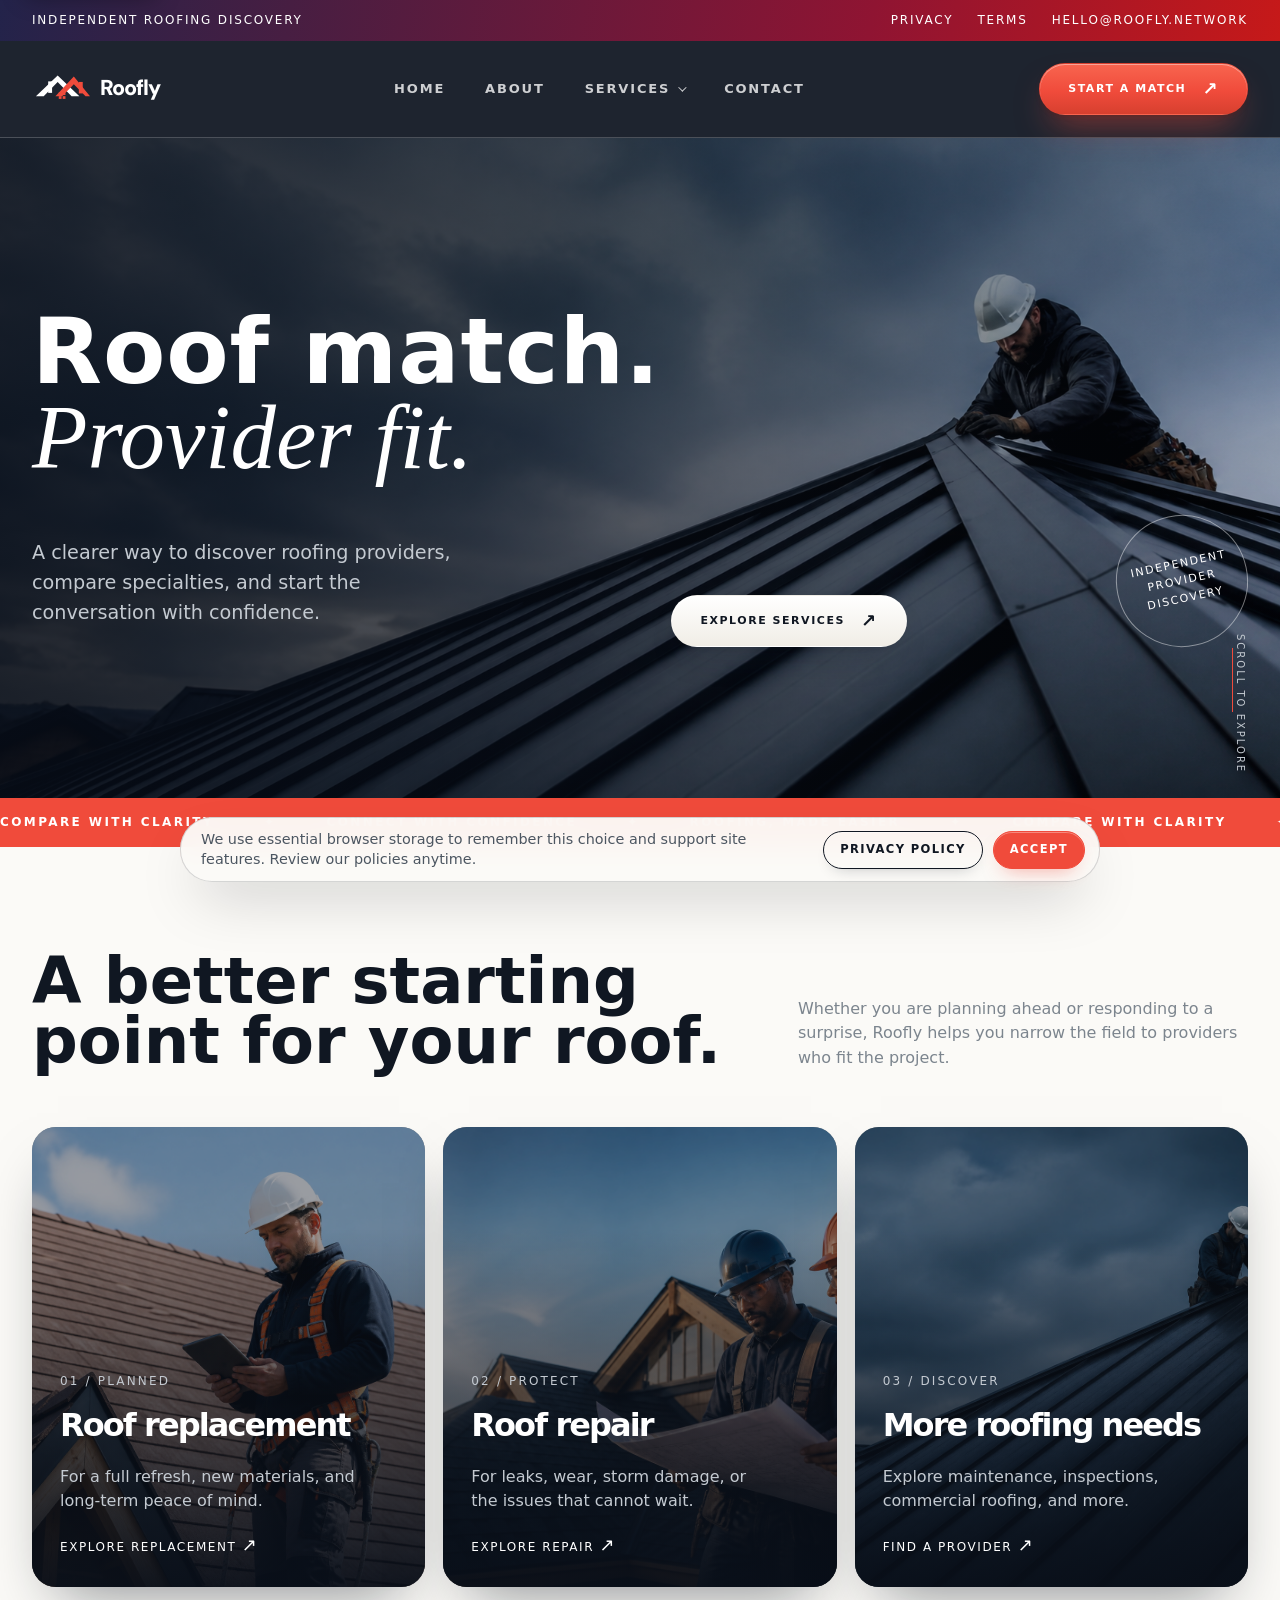
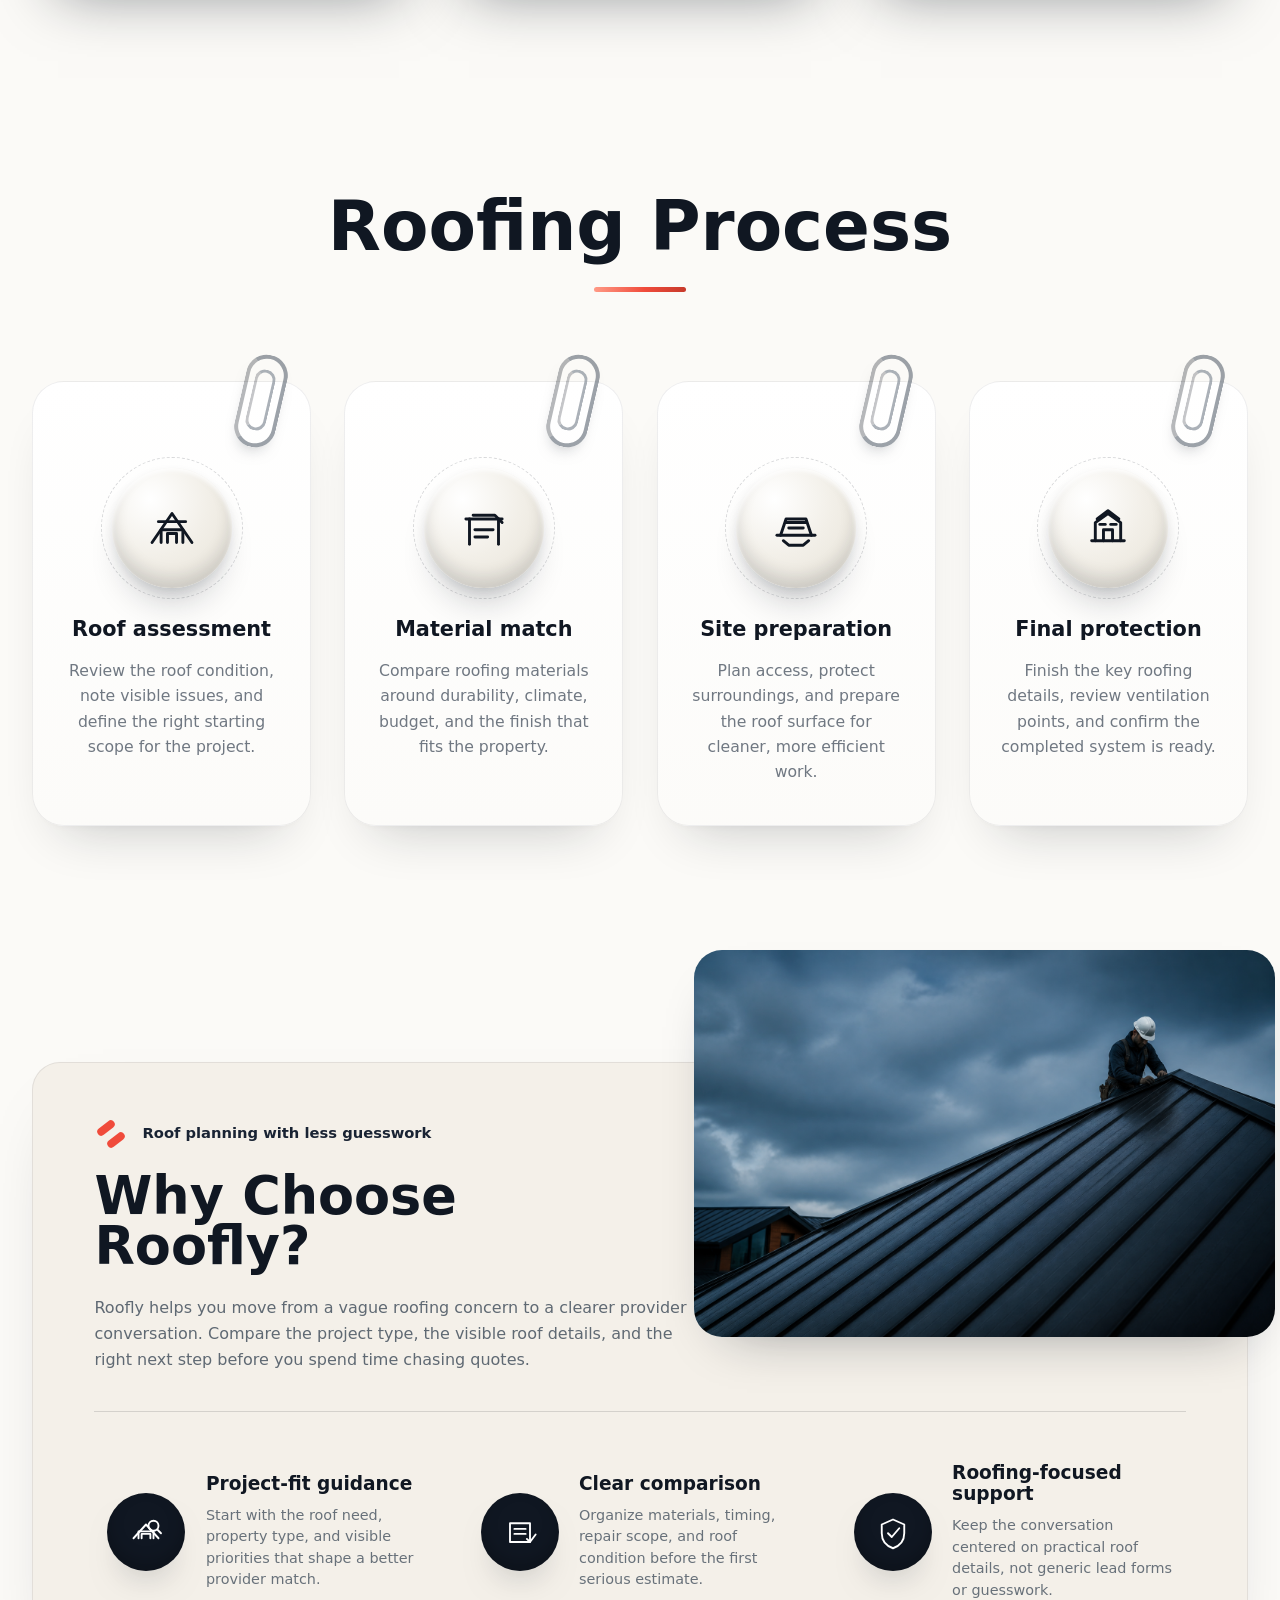
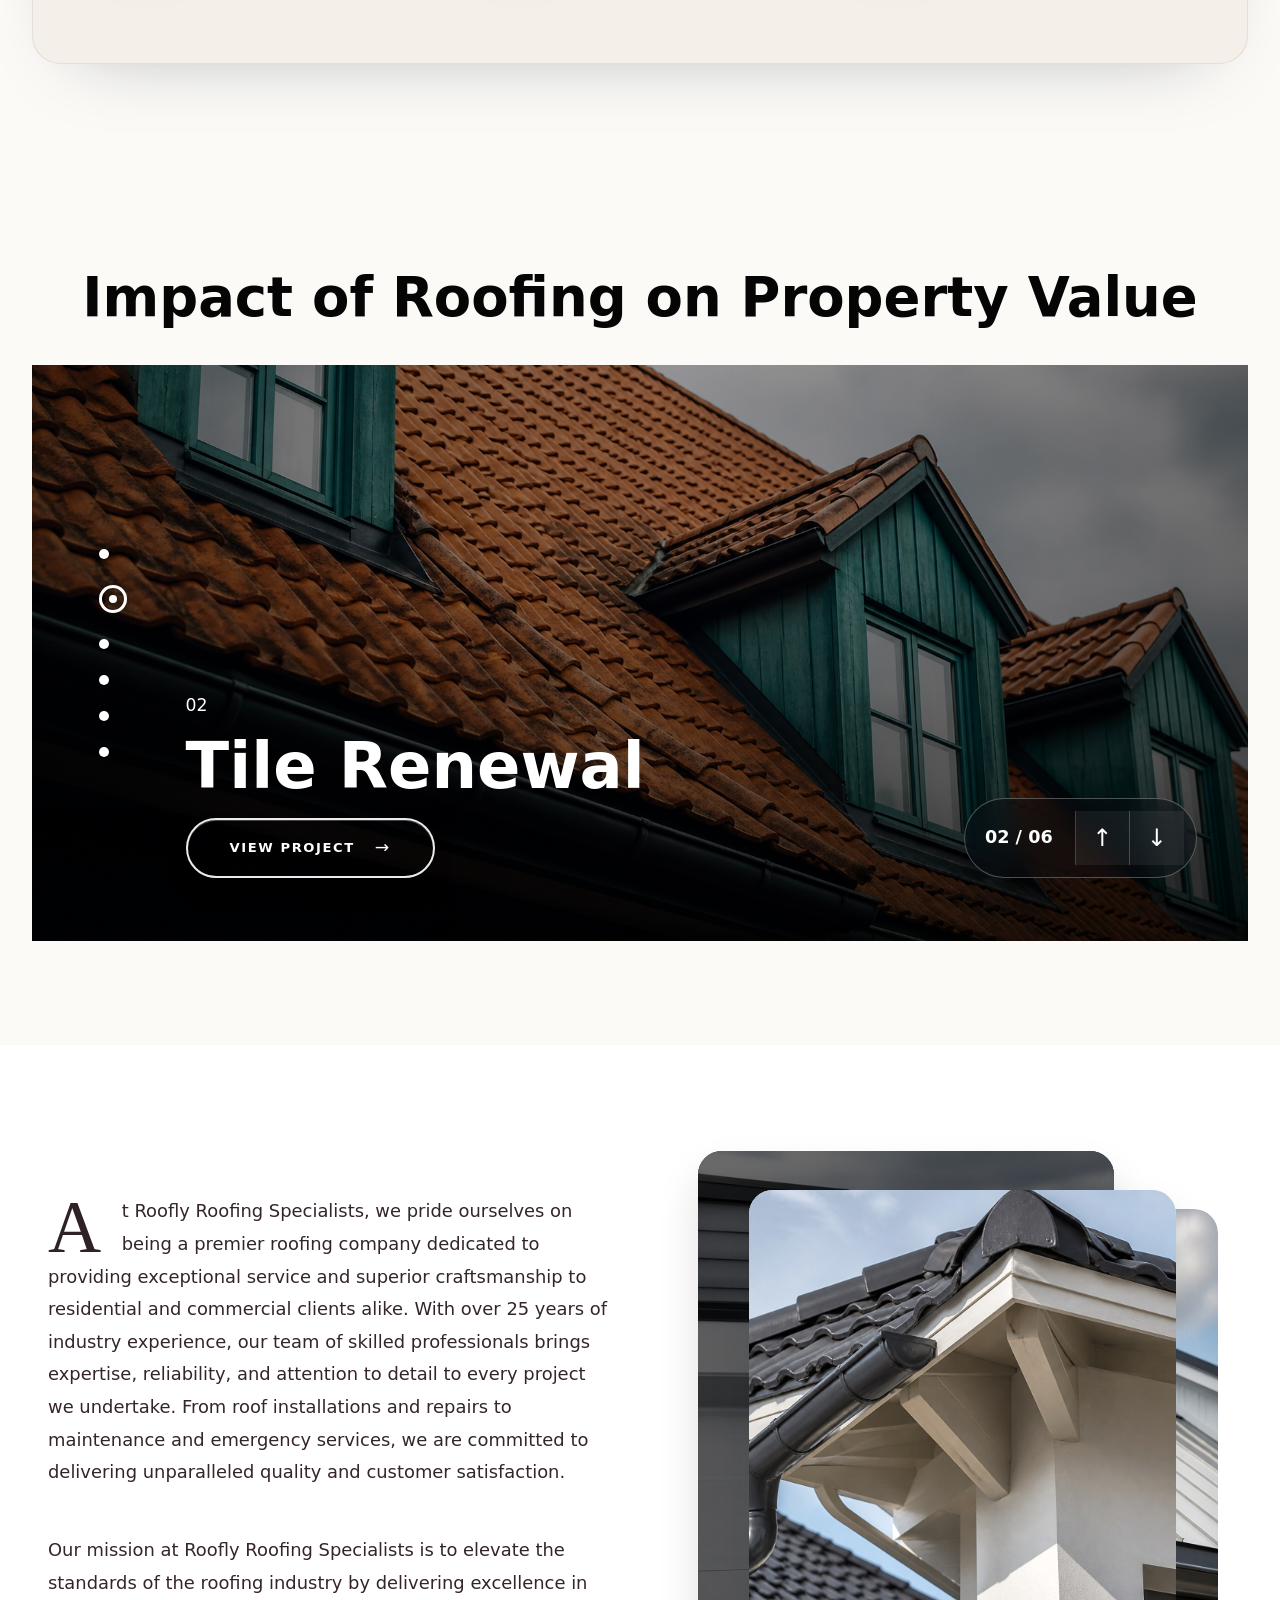
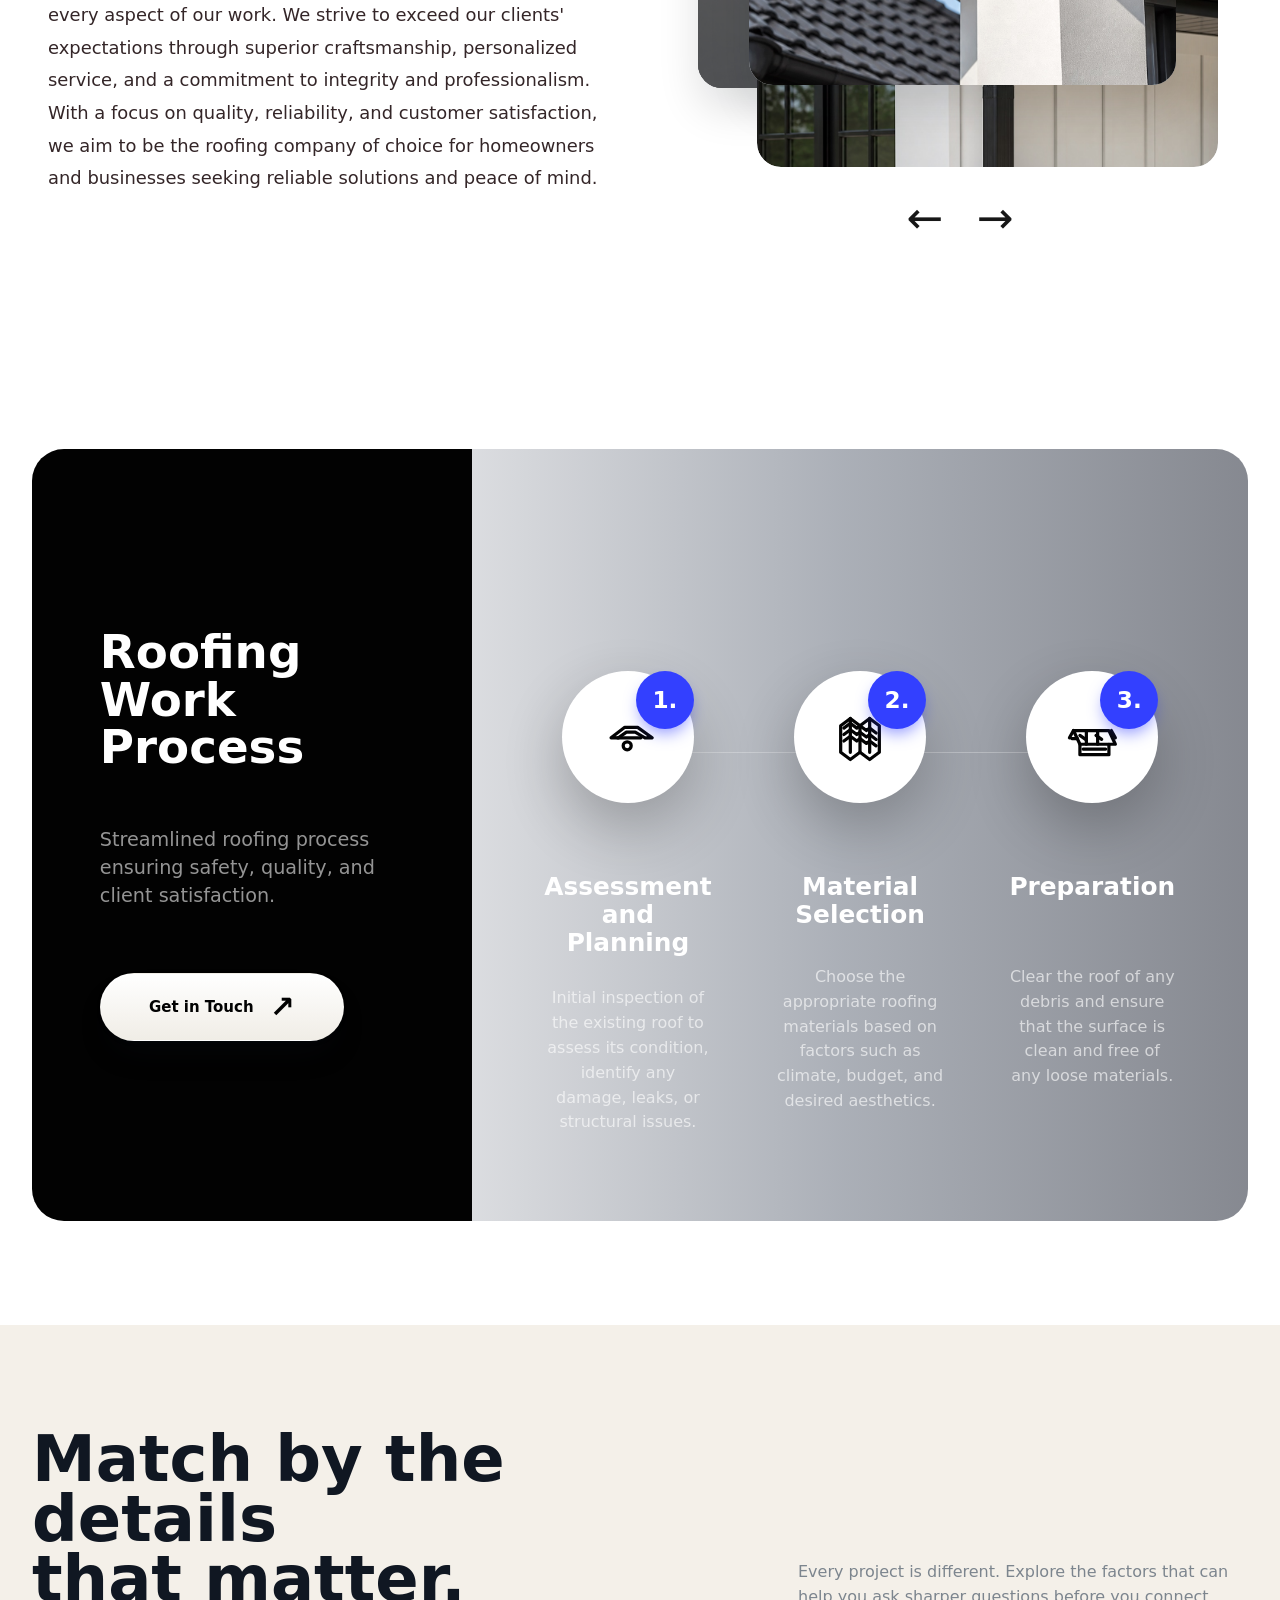
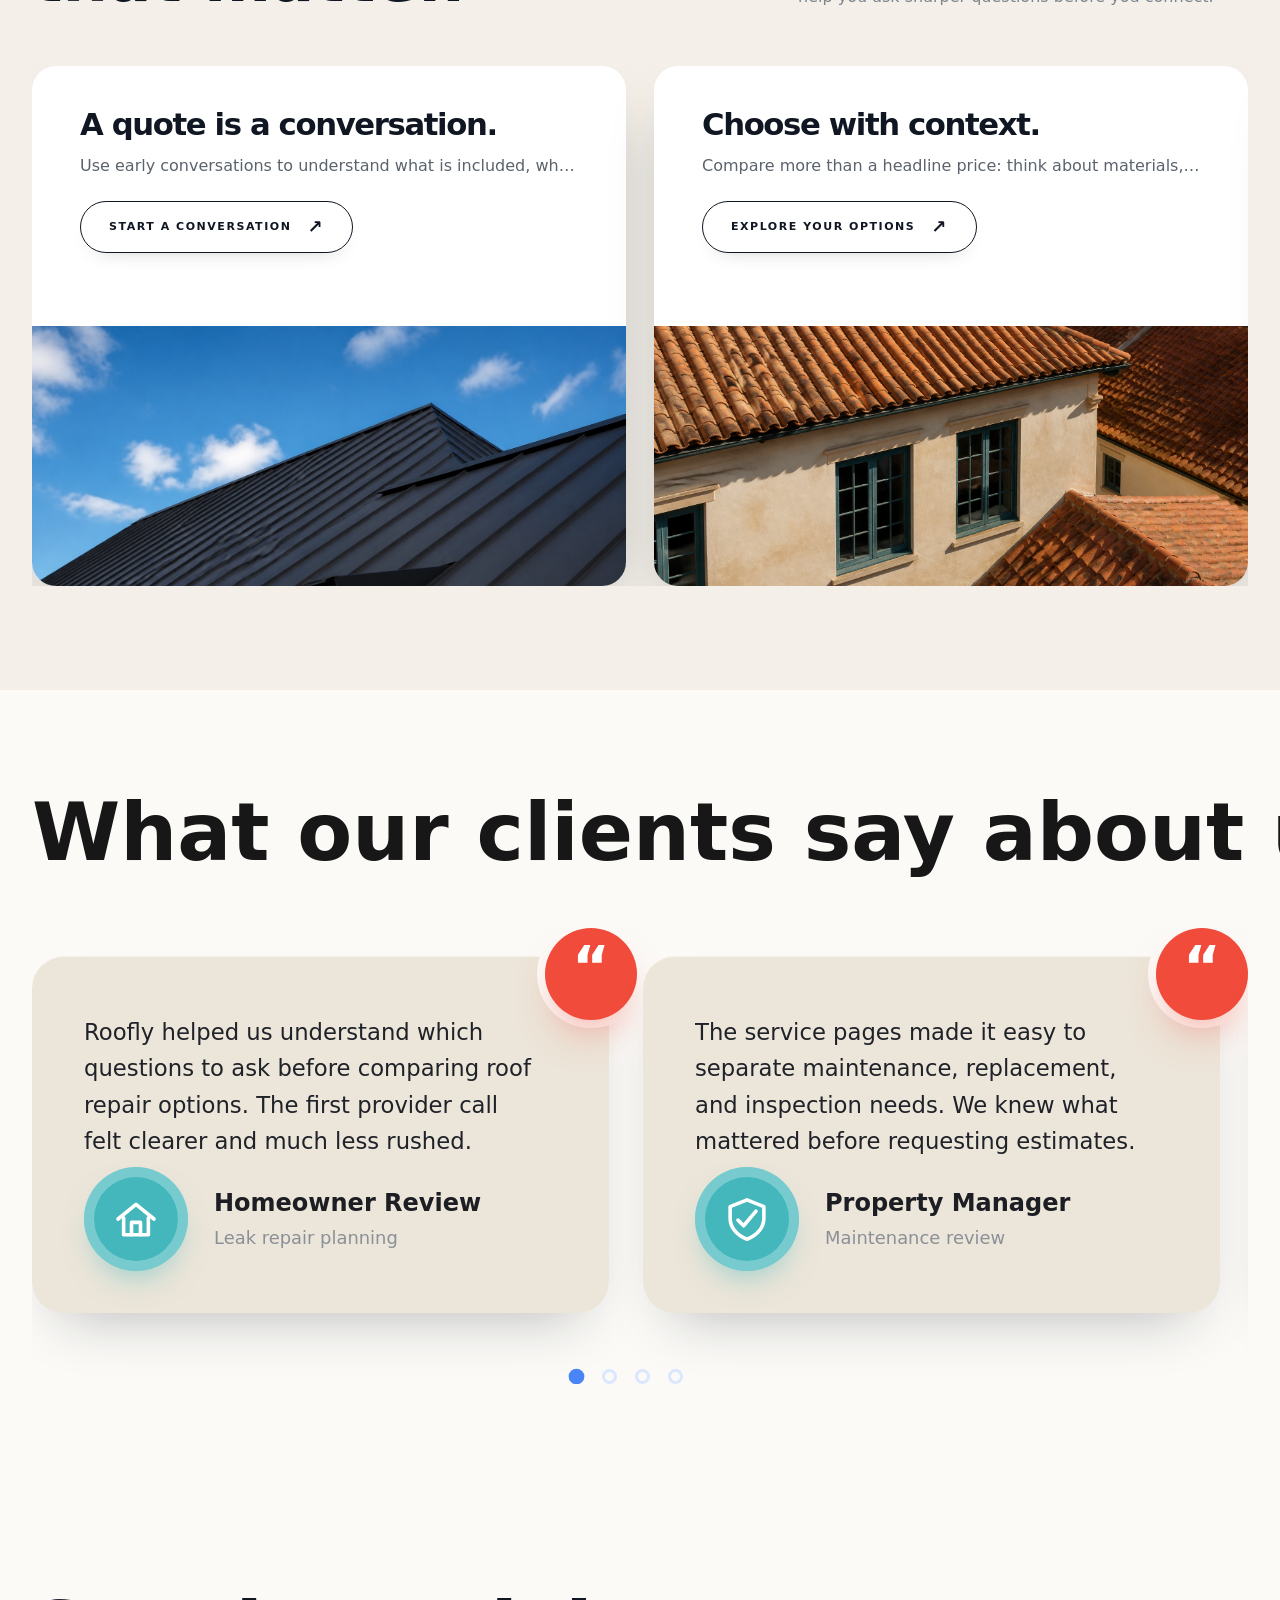
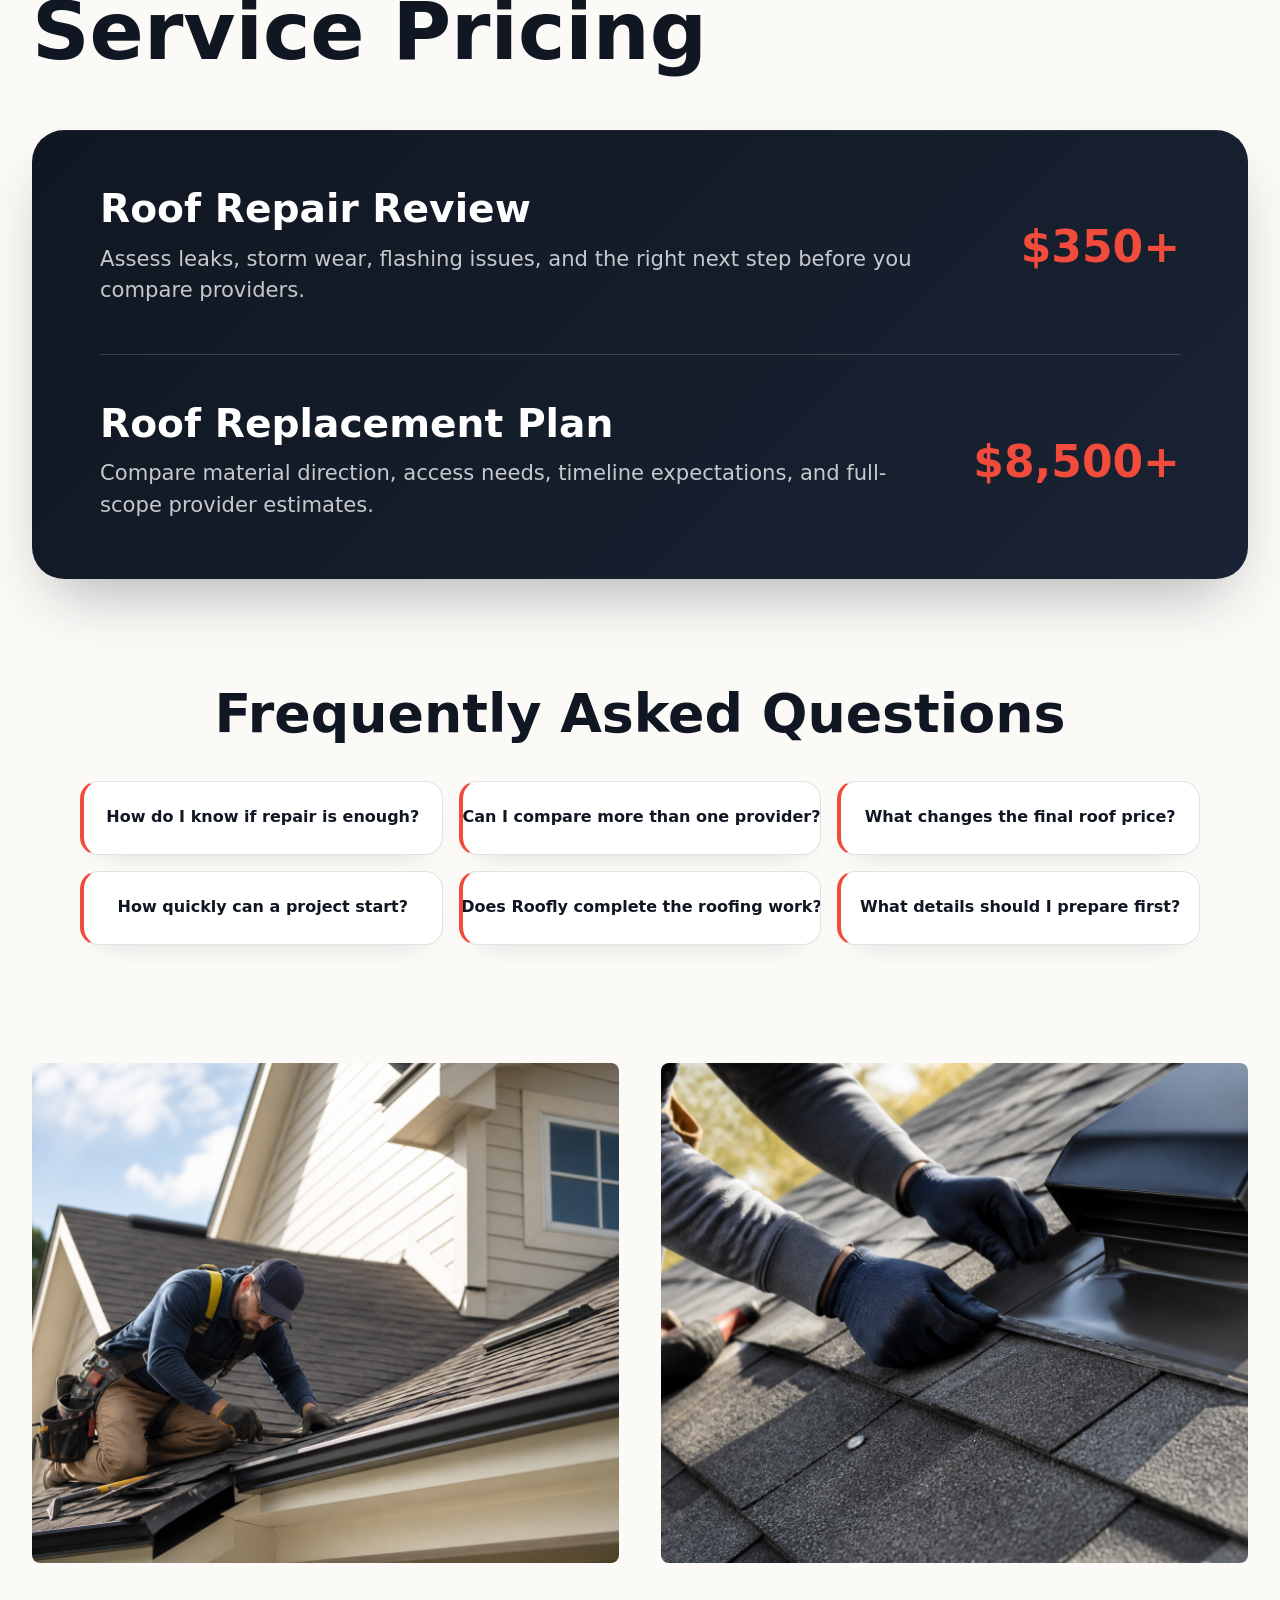
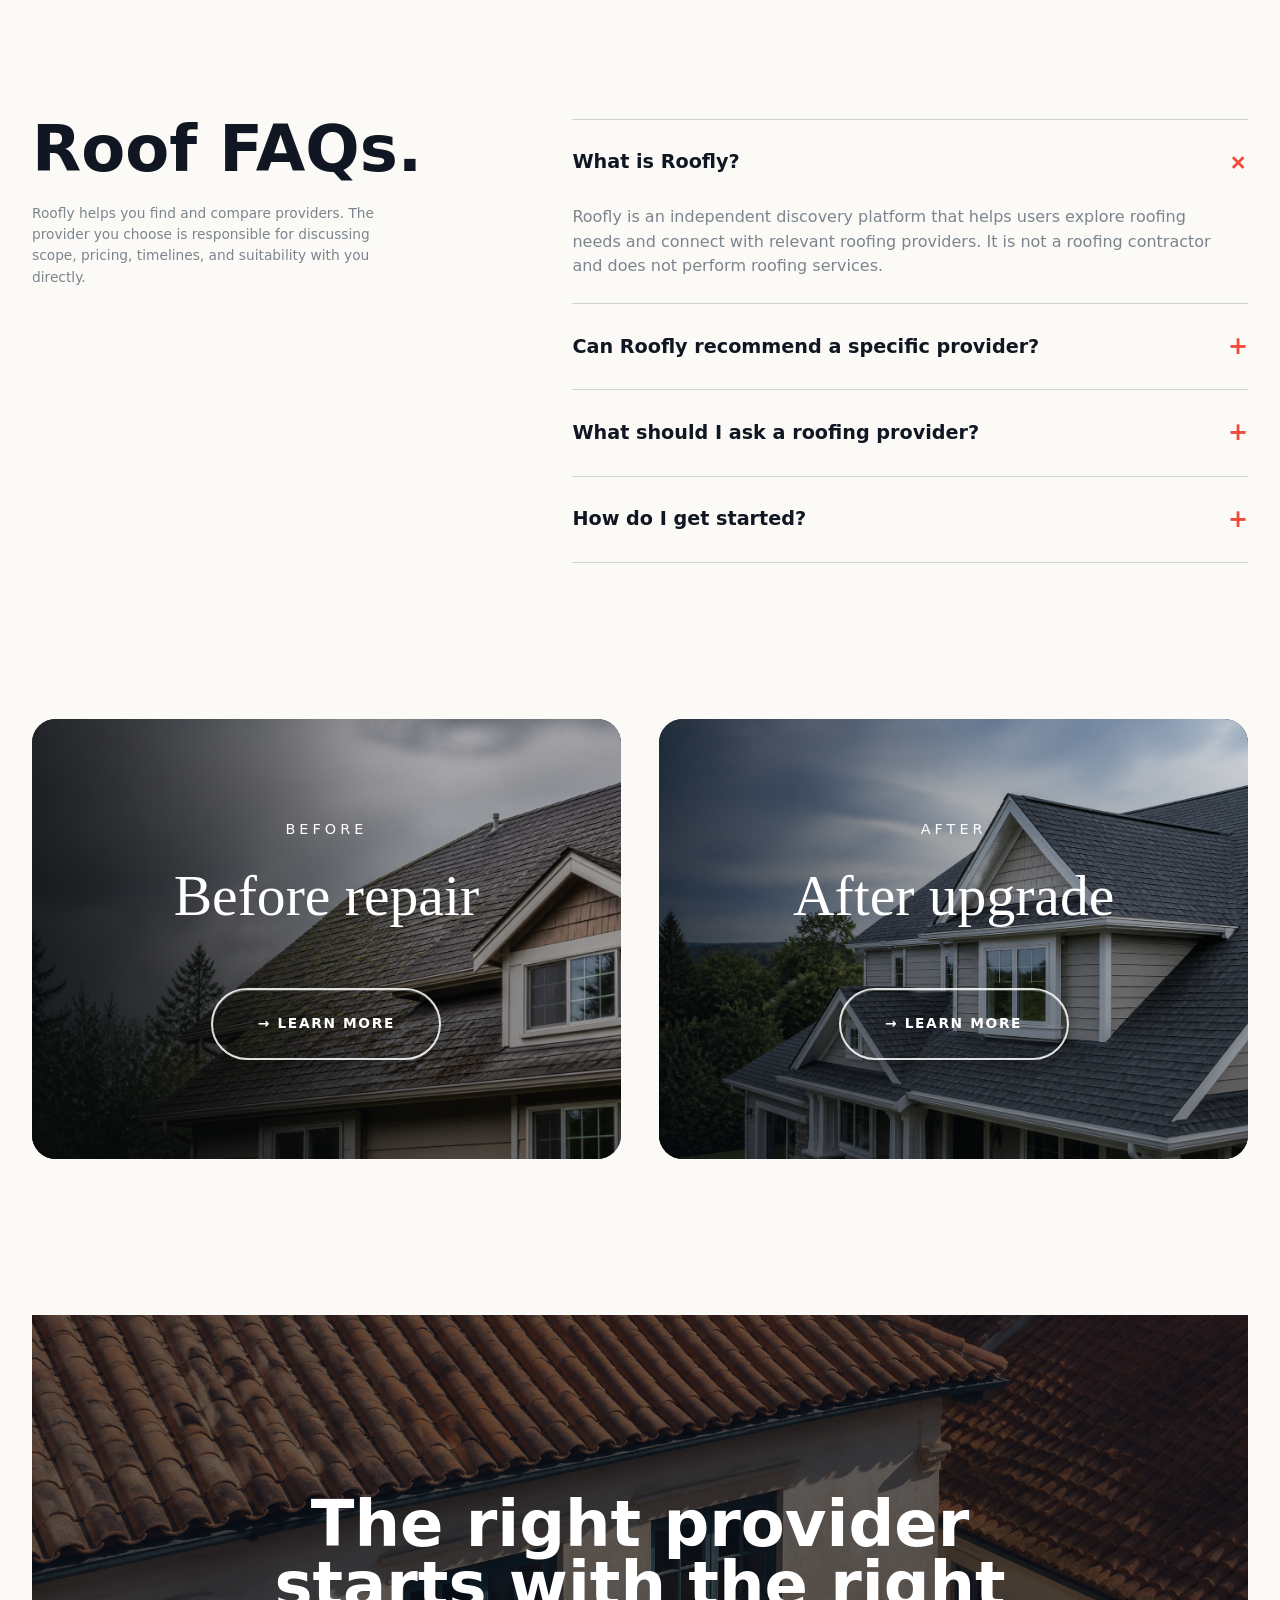
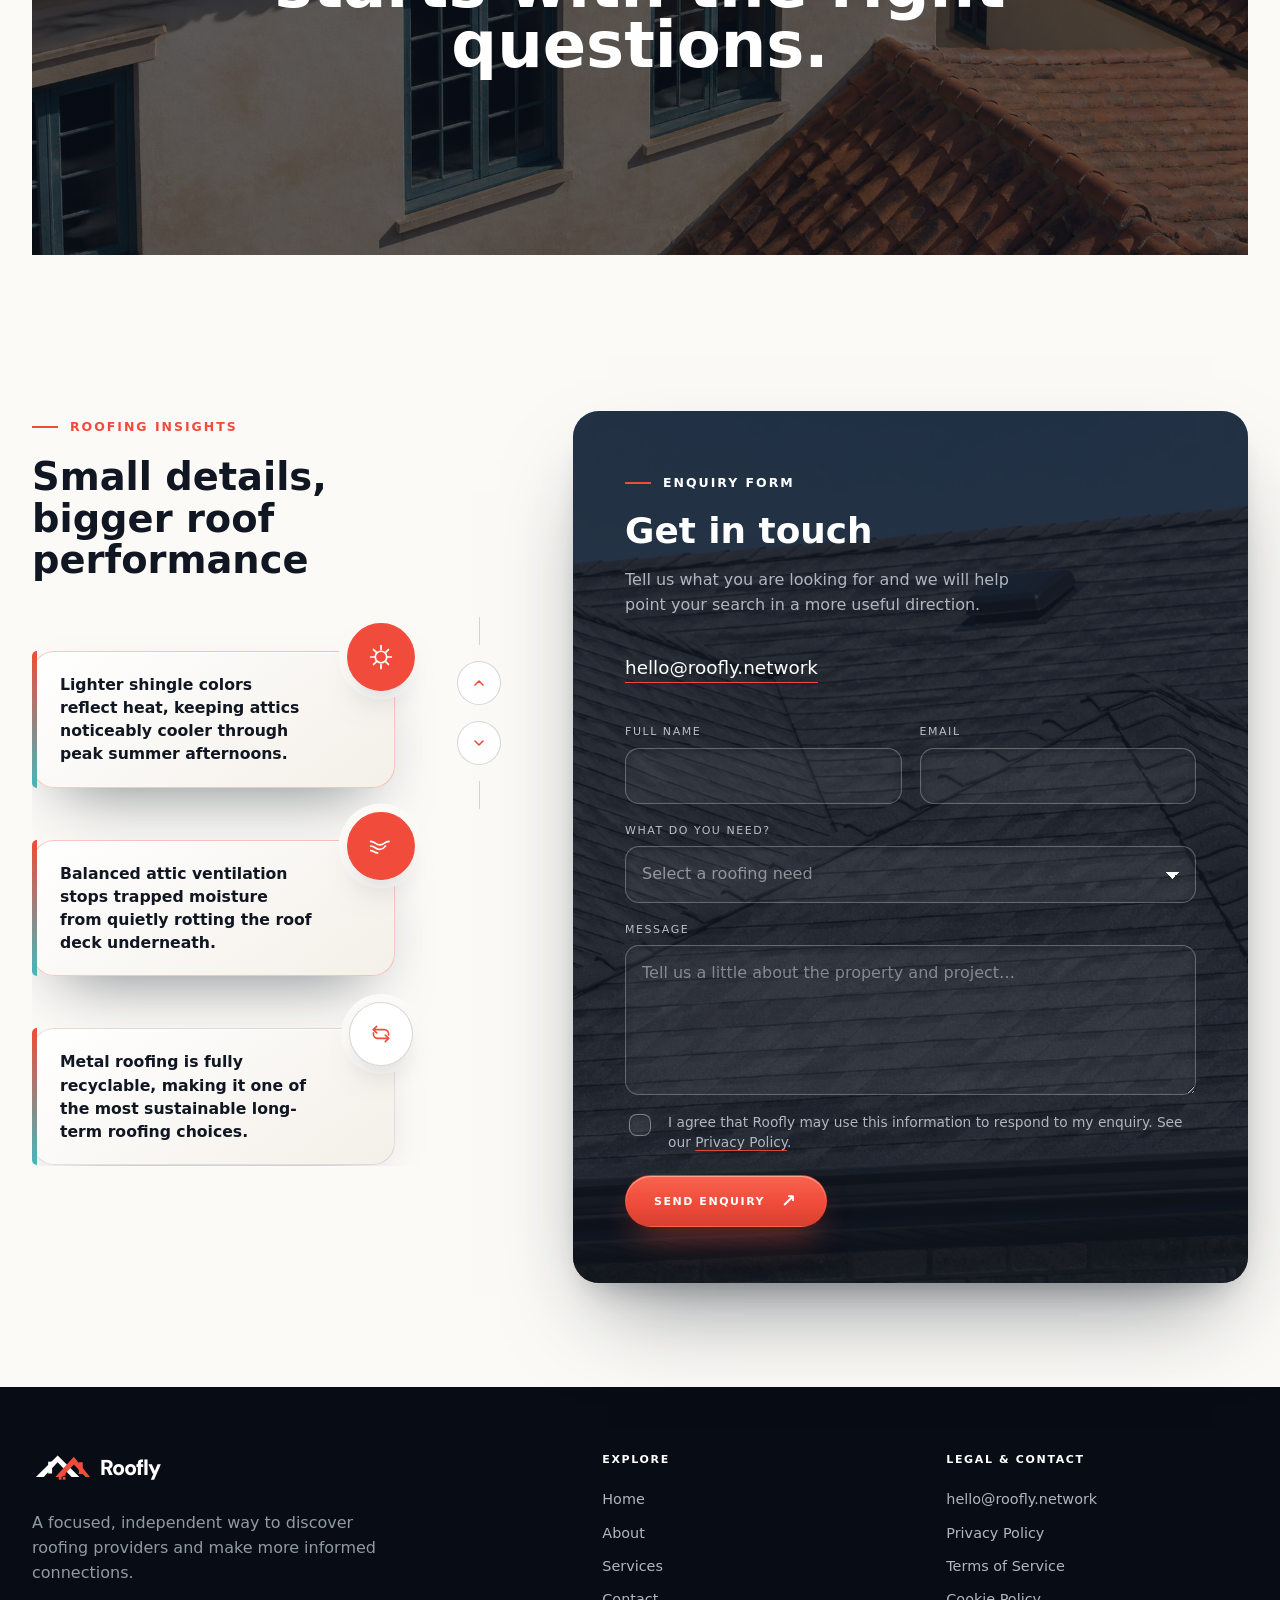
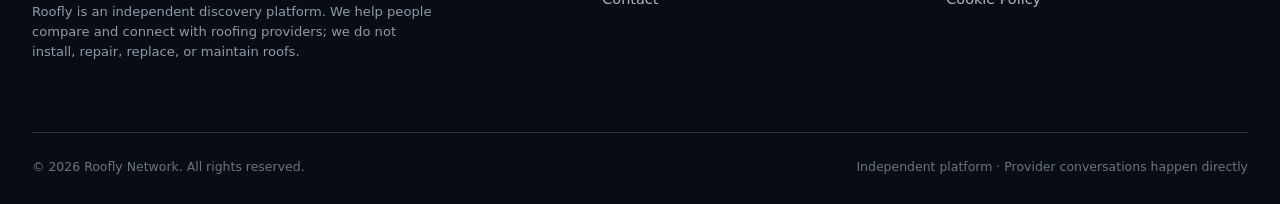
==== commit cff776f3: "+" ====
--- a/index.html
+++ b/index.html
@@ -43,7 +43,7 @@
                 aria-hidden="true"><svg viewBox="0 0 24 24"><path d="M4 5h16" /><path d="M4 12h16" /><path
                     d="M4 19h10" /><path d="m15 18 2 2 4-5" /></svg></span><span class="nav-dropdown__copy"><span
                   class="nav-dropdown__title">Roof inspection</span><small>Condition checks and next-step
-                  guidance</small></span></a><a href="#services" role="menuitem"><span class="nav-dropdown__icon"
+                  guidance</small></span></a><a href="#maintenance-plan" role="menuitem"><span class="nav-dropdown__icon"
                 aria-hidden="true"><svg viewBox="0 0 24 24"><path d="M12 3v3" /><path d="M12 18v3" /><path
                     d="M3 12h3" /><path d="M18 12h3" /><circle cx="12" cy="12" r="5" /><path
                     d="m15.5 8.5 2-2" /><path d="m6.5 17.5 2-2" /></svg></span><span class="nav-dropdown__copy"><span
@@ -110,7 +110,7 @@
                 href="roof-repair.html">Explore repair <span class="arrow">↗</span></a>
             </div>
           </article>
-          <article class="service-card" data-aos="fade-up" data-aos-delay="160"><img
+          <article class="service-card" id="maintenance-plan" data-aos="fade-up" data-aos-delay="160"><img
               src="assets/images/about-roofers.png" alt="Roofing professionals discussing plans">
             <div class="service-card__content">
               <div class="service-card__number">03 / DISCOVER</div>
--- a/assets/css/styles.css
+++ b/assets/css/styles.css
@@ -2608,16 +2608,19 @@
 }
 
 .service-hero .h2 {
-  max-width: 860px;
-  font-size: clamp(2.75rem, 5.4vw, 6.2rem);
+  max-width: none;
+  margin: 0 auto;
+  font-size: clamp(2.5rem, 4.2vw, 4.8rem);
   line-height: .98;
   letter-spacing: .005em;
-  text-wrap: balance;
+  text-align: center;
+  white-space: nowrap;
 }
 
 .service-hero {
-  min-height: 520px;
-  padding: 132px 0 68px;
+  min-height: 390px;
+  align-items: center;
+  padding: 104px 0 58px;
 }
 
 .service-hero--repair {
@@ -2630,15 +2633,19 @@
 
 @media (max-width:900px) {
   .service-hero {
-    min-height: 480px;
-    padding: 118px 0 62px
+    min-height: 340px;
+    padding: 92px 0 48px
+  }
+
+  .service-hero .h2 {
+    font-size: clamp(2rem, 5.6vw, 3.15rem)
   }
 }
 
 @media (max-width:560px) {
   .service-hero {
-    min-height: 420px;
-    padding: 104px 0 54px
+    min-height: 300px;
+    padding: 84px 0 42px
   }
 
   .hero__title {
@@ -2646,7 +2653,10 @@
   }
 
   .service-hero .h2 {
-    font-size: clamp(2.25rem, 11vw, 2.85rem)
+    max-width: 360px;
+    font-size: clamp(2rem, 9vw, 2.65rem);
+    text-wrap: balance;
+    white-space: normal
   }
 }
 
@@ -3095,7 +3105,7 @@
 }
 
 .service-showcase {
-  padding: 64px 0 88px;
+  padding: 38px 0 52px;
   background: #fff;
   color: #080808;
   overflow: hidden
@@ -3109,7 +3119,7 @@
   position: relative;
   display: grid;
   place-items: center;
-  min-height: clamp(260px, 22vw, 400px);
+  min-height: clamp(190px, 15vw, 260px);
   background-image: linear-gradient(rgba(9, 20, 34, .72), rgba(9, 20, 34, .72)), url('../images/service-parallax-main.jpg');
   background-position: center;
   background-size: cover;
@@ -3120,7 +3130,7 @@
 
 .service-showcase__hero-copy {
   width: min(100%, 1080px);
-  padding: 54px 24px 82px
+  padding: 30px 24px 50px
 }
 
 .service-showcase__hero h2 {
@@ -3135,9 +3145,9 @@
 .service-showcase__grid {
   display: grid;
   grid-template-columns: minmax(0, .96fr) minmax(0, 1fr);
-  gap: clamp(48px, 5.6vw, 104px);
+  gap: clamp(34px, 4.2vw, 76px);
   align-items: start;
-  margin-top: -54px
+  margin-top: -34px
 }
 
 .service-showcase__media {
@@ -3148,7 +3158,7 @@
 
 .service-gallery-swiper {
   width: 100%;
-  height: clamp(340px, 27vw, 500px);
+  height: clamp(250px, 19vw, 340px);
   background: #d7dde5;
   overflow: hidden
 }
@@ -3192,7 +3202,7 @@
   display: flex;
   align-items: center;
   gap: 16px;
-  margin: 30px 0 34px
+  margin: 18px 0 20px
 }
 
 .service-slider-button {
@@ -3241,7 +3251,7 @@
 .service-gallery-caption {
   display: grid;
   justify-items: center;
-  gap: 12px;
+  gap: 8px;
   text-align: center;
   color: #1b1112
 }
@@ -3276,7 +3286,7 @@
 }
 
 .service-tabs {
-  padding-top: clamp(98px, 8vw, 148px);
+  padding-top: clamp(48px, 4.4vw, 78px);
   min-width: 0
 }
 
@@ -3284,7 +3294,7 @@
   display: flex;
   align-items: flex-end;
   gap: clamp(28px, 3.4vw, 64px);
-  margin-bottom: 38px
+  margin-bottom: 28px
 }
 
 .service-tabs__nav button {
@@ -3323,7 +3333,7 @@
 }
 
 .service-tabs__panels {
-  min-height: 150px
+  min-height: 116px
 }
 
 .service-tabs__panel {
@@ -3341,8 +3351,8 @@
 
 .service-metrics {
   display: grid;
-  gap: 26px;
-  margin-top: 36px
+  gap: 16px;
+  margin-top: 22px
 }
 
 .service-metric {
@@ -3908,12 +3918,12 @@
 
   .service-showcase__grid {
     grid-template-columns: 1fr;
-    gap: 54px;
-    margin-top: -48px
+    gap: 34px;
+    margin-top: -28px
   }
 
   .service-gallery-swiper {
-    height: clamp(360px, 56vw, 520px)
+    height: clamp(280px, 42vw, 380px)
   }
 
   .service-tabs {
@@ -3921,7 +3931,7 @@
   }
 
   .service-tabs__nav {
-    margin-bottom: 34px;
+    margin-bottom: 28px;
     gap: 30px;
     flex-wrap: wrap
   }
@@ -4026,7 +4036,7 @@
 
 @media (max-width:700px) {
   .service-showcase {
-    padding: 40px 0 72px
+    padding: 28px 0 46px
   }
 
   .service-showcase>.container {
@@ -4135,24 +4145,24 @@
   }
 
   .service-showcase__hero {
-    min-height: 280px;
+    min-height: 190px;
     width: 100%
   }
 
   .service-showcase__hero-copy {
-    padding: 54px 18px 76px
+    padding: 30px 18px 46px
   }
 
   .service-showcase__grid {
-    margin-top: -42px
+    margin-top: -24px
   }
 
   .service-gallery-swiper {
-    height: 360px
+    height: 260px
   }
 
   .service-slider-controls {
-    margin: 28px 0 34px;
+    margin: 16px 0 18px;
     gap: 10px
   }
 
@@ -4163,21 +4173,21 @@
 
   .service-tabs__nav {
     gap: 22px;
-    margin-bottom: 28px
+    margin-bottom: 18px
   }
 
   .service-tabs__nav button {
-    font-size: clamp(1.35rem, 8vw, 2.05rem)
+    font-size: clamp(1.22rem, 7vw, 1.7rem)
   }
 
   .service-tabs__panel p {
-    font-size: 1.08rem;
-    line-height: 1.62
+    font-size: 1rem;
+    line-height: 1.52
   }
 
   .service-metrics {
-    gap: 24px;
-    margin-top: 34px
+    gap: 16px;
+    margin-top: 22px
   }
 
   .service-insight {
@@ -5041,25 +5051,29 @@
 }
 
 .roof-reasons {
+  position: relative;
+  padding-top: clamp(132px, 10vw, 168px);
   background: var(--paper);
   color: var(--ink);
-  overflow: hidden
+  overflow: visible
 }
 
 .roof-reasons__shell {
+  position: relative;
   width: min(calc(100% - 64px), 1480px);
   margin: 0 auto;
-  padding: clamp(54px, 6vw, 92px) clamp(28px, 5.5vw, 92px) clamp(46px, 5.2vw, 78px);
+  padding: clamp(38px, 4.2vw, 62px) clamp(26px, 4.8vw, 74px) clamp(34px, 3.8vw, 54px);
   background: var(--cream);
   border: 1px solid rgba(16, 23, 34, .08);
   border-radius: 28px;
-  box-shadow: 0 28px 72px -46px rgba(16, 23, 34, .35)
+  box-shadow: 0 28px 72px -46px rgba(16, 23, 34, .35);
+  overflow: visible
 }
 
 .roof-reasons__main {
   display: grid;
   grid-template-columns: minmax(0, 1fr) minmax(380px, .74fr);
-  gap: clamp(38px, 5.6vw, 104px);
+  gap: clamp(30px, 4.4vw, 76px);
   align-items: center
 }
 
@@ -5071,7 +5085,7 @@
   display: inline-flex;
   align-items: center;
   gap: 14px;
-  margin-bottom: clamp(22px, 2.4vw, 34px);
+  margin-bottom: clamp(14px, 1.6vw, 22px);
   color: var(--ink-2);
   font-size: clamp(.92rem, 1.05vw, 1.12rem);
   font-weight: 850;
@@ -5110,7 +5124,7 @@
   max-width: 780px;
   margin: 0;
   color: var(--ink);
-  font-size: clamp(2.8rem, 5.2vw, 6.05rem);
+  font-size: clamp(2.35rem, 4.1vw, 4.85rem);
   font-weight: 850;
   line-height: .96;
   letter-spacing: 0;
@@ -5119,19 +5133,21 @@
 
 .roof-reasons__copy p {
   max-width: 760px;
-  margin: clamp(24px, 2.8vw, 40px) 0 0;
+  margin: clamp(16px, 1.8vw, 26px) 0 0;
   color: #5f6973;
-  font-size: clamp(1.06rem, 1.28vw, 1.38rem);
-  line-height: 1.75;
+  font-size: clamp(1rem, 1.08vw, 1.16rem);
+  line-height: 1.62;
   text-wrap: pretty
 }
 
 .roof-reasons__media {
   position: relative;
   align-self: start;
-  width: 100%;
-  min-height: clamp(320px, 28vw, 450px);
-  margin: clamp(-96px, -5vw, -42px) 0 0;
+  justify-self: end;
+  z-index: 2;
+  width: calc(100% + clamp(86px, 11vw, 190px));
+  min-height: clamp(260px, 21vw, 340px);
+  margin: clamp(-214px, -13vw, -150px) clamp(-126px, -7vw, -76px) 0 0;
   overflow: hidden;
   border-radius: 28px;
   background: var(--paper);
@@ -5159,23 +5175,23 @@
 
 .roof-reasons__divider {
   height: 1px;
-  margin: clamp(42px, 5.2vw, 72px) 0 clamp(40px, 4.8vw, 70px);
+  margin: clamp(24px, 3vw, 42px) 0 clamp(24px, 3vw, 40px);
   background: rgba(16, 23, 34, .14)
 }
 
 .roof-reasons__features {
   display: grid;
   grid-template-columns: repeat(3, minmax(0, 1fr));
-  gap: clamp(26px, 3vw, 58px)
+  gap: clamp(18px, 2.2vw, 38px)
 }
 
 .roof-reasons__item {
   display: grid;
-  grid-template-columns: 104px minmax(0, 1fr);
-  gap: clamp(20px, 2vw, 34px);
+  grid-template-columns: 78px minmax(0, 1fr);
+  gap: clamp(16px, 1.6vw, 24px);
   align-items: center;
   min-width: 0;
-  padding: 18px;
+  padding: 12px;
   border: 1px solid transparent;
   border-radius: 22px;
   transition: transform .32s ease, background .32s ease, border-color .32s ease, box-shadow .32s ease
@@ -5184,8 +5200,8 @@
 .roof-reasons__icon {
   display: grid;
   place-items: center;
-  width: 104px;
-  height: 104px;
+  width: 78px;
+  height: 78px;
   border-radius: 50%;
   background: var(--ink);
   color: #fff;
@@ -5194,8 +5210,8 @@
 }
 
 .roof-reasons__icon svg {
-  width: 52px;
-  height: 52px;
+  width: 40px;
+  height: 40px;
   fill: none;
   stroke: currentColor;
   stroke-width: 3;
@@ -5206,7 +5222,7 @@
 .roof-reasons__item h3 {
   margin: 0;
   color: var(--ink);
-  font-size: clamp(1.32rem, 1.75vw, 2.05rem);
+  font-size: clamp(1.16rem, 1.35vw, 1.58rem);
   font-weight: 850;
   line-height: 1.12;
   letter-spacing: 0;
@@ -5216,10 +5232,10 @@
 
 .roof-reasons__item p {
   max-width: 460px;
-  margin: 16px 0 0;
+  margin: 10px 0 0;
   color: #68717a;
-  font-size: clamp(.98rem, 1.05vw, 1.14rem);
-  line-height: 1.62;
+  font-size: clamp(.9rem, .95vw, 1rem);
+  line-height: 1.5;
   text-wrap: pretty
 }
 
@@ -5327,32 +5343,37 @@
 
   .roof-reasons__main {
     grid-template-columns: 1fr;
-    gap: 34px
+    gap: 24px
+  }
+
+  .roof-reasons {
+    padding-top: 118px
   }
 
   .roof-reasons__media {
     order: -1;
-    margin-top: 0;
-    min-height: clamp(320px, 52vw, 520px)
+    width: calc(100% + 56px);
+    margin: -70px -28px 0;
+    min-height: clamp(260px, 42vw, 420px)
   }
 
   .roof-reasons__features {
     grid-template-columns: 1fr;
-    gap: 18px
+    gap: 10px
   }
 
   .roof-reasons__item {
-    grid-template-columns: 90px minmax(0, 1fr)
+    grid-template-columns: 72px minmax(0, 1fr)
   }
 
   .roof-reasons__icon {
-    width: 90px;
-    height: 90px
+    width: 72px;
+    height: 72px
   }
 
   .roof-reasons__icon svg {
-    width: 46px;
-    height: 46px
+    width: 36px;
+    height: 36px
   }
 }
 
@@ -5373,7 +5394,7 @@
 
   .roof-reasons__shell {
     width: min(calc(100% - 40px), 900px);
-    padding: 42px 28px 34px;
+    padding: 32px 28px 28px;
     border-radius: 22px
   }
 
@@ -5393,7 +5414,7 @@
   }
 
   .roof-reasons__divider {
-    margin: 34px 0 28px
+    margin: 24px 0 20px
   }
 }
 
@@ -5436,46 +5457,52 @@
     max-width: 430px
   }
 
+  .roof-reasons {
+    padding-top: 76px
+  }
+
   .roof-reasons__shell {
     width: min(calc(100% - 32px), 900px);
-    padding: 24px 18px 22px;
+    padding: 20px 18px 18px;
     border-radius: 18px
   }
 
   .roof-reasons__media {
-    min-height: 260px;
+    width: calc(100% + 36px);
+    margin: -28px -18px 0;
+    min-height: 210px;
     border-radius: 18px
   }
 
   .roof-reasons__copy h2 {
-    font-size: clamp(2.2rem, 12vw, 3.25rem)
+    font-size: clamp(1.9rem, 10vw, 2.75rem)
   }
 
   .roof-reasons__copy p {
-    font-size: .98rem;
-    line-height: 1.62
+    font-size: .92rem;
+    line-height: 1.5
   }
 
   .roof-reasons__item {
     grid-template-columns: 1fr;
     justify-items: center;
     text-align: center;
-    gap: 16px;
-    padding: 20px 14px
+    gap: 12px;
+    padding: 14px 10px
   }
 
   .roof-reasons__icon {
-    width: 78px;
-    height: 78px
+    width: 62px;
+    height: 62px
   }
 
   .roof-reasons__icon svg {
-    width: 40px;
-    height: 40px
+    width: 32px;
+    height: 32px
   }
 
   .roof-reasons__item p {
-    margin: 12px auto 0
+    margin: 8px auto 0
   }
 
   .policy-toast {
@@ -6164,3 +6191,225 @@
 .menu-toggle {
   border-radius: var(--radius-sm)
 }
+
+/* Service hero overlap cards */
+.service-hero {
+  position: relative;
+  z-index: 1;
+  padding: 132px 0 172px;
+  overflow: visible;
+  isolation: isolate
+}
+
+.service-hero--repair {
+  min-height: clamp(250px, 19vw, 310px);
+  padding: 72px 0 84px
+}
+
+.service-hero>.container:first-child {
+  position: relative;
+  z-index: 2;
+  transform: translateY(-18px)
+}
+
+.service-hero--repair>.container:first-child {
+  transform: translateY(-8px)
+}
+
+.service-hero__cards {
+  position: absolute;
+  left: 50%;
+  bottom: 0;
+  z-index: 4;
+  display: grid;
+  grid-template-columns: repeat(3, minmax(0, 1fr));
+  gap: clamp(18px, 2vw, 28px);
+  width: min(calc(100% - 64px), 1320px);
+  transform: translate(-50%, 52%)
+}
+
+
+
+.service-hero-card {
+  position: relative;
+  display: flex;
+  min-width: 0;
+  min-height: clamp(138px, 11vw, 164px);
+  flex-direction: column;
+  align-items: center;
+  justify-content: center;
+  padding: 56px clamp(20px, 2.2vw, 34px) 28px;
+  border: 1px solid rgba(255, 255, 255, .74);
+  border-radius: 8px;
+  background: linear-gradient(180deg, rgba(255, 255, 255, .98), rgba(244, 240, 233, .94));
+  color: var(--ink);
+  text-align: center;
+  box-shadow: inset 0 1px 0 #fff, 0 30px 58px -28px rgba(16, 23, 34, .45), 0 10px 24px -18px rgba(240, 75, 59, .55)
+}
+
+.service-hero-card:before {
+  content: '';
+  position: absolute;
+  inset: 10px;
+  border: 1px solid rgba(16, 23, 34, .08);
+  border-radius: 6px;
+  pointer-events: none
+}
+
+.service-hero-card__icon {
+  position: absolute;
+  top: 0;
+  left: 50%;
+  display: grid;
+  width: clamp(72px, 6.2vw, 94px);
+  height: clamp(72px, 6.2vw, 94px);
+  place-items: center;
+  border-radius: 50%;
+  background: radial-gradient(circle at 32% 24%, #ff8c79, var(--coral) 62%, #c93829);
+  box-shadow: inset 0 1px 0 rgba(255, 255, 255, .42), 0 18px 38px -18px rgba(240, 75, 59, .8);
+  transform: translate(-50%, -48%)
+}
+
+.service-hero-card__icon svg {
+  width: 48%;
+  height: 48%;
+  fill: none;
+  stroke: #fff;
+  stroke-width: 2.8;
+  stroke-linecap: round;
+  stroke-linejoin: round
+}
+
+.service-hero-card h2 {
+  position: relative;
+  z-index: 1;
+  margin: 0;
+  font-size: clamp(1.05rem, 1.18vw, 1.28rem);
+  font-weight: 800;
+  line-height: 1.12;
+  letter-spacing: 0;
+  text-wrap: balance
+}
+
+.service-hero-card p {
+  position: relative;
+  z-index: 1;
+  max-width: 330px;
+  margin: 12px auto 0;
+  color: #626b74;
+  font-size: clamp(.88rem, .9vw, 1rem);
+  line-height: 1.45
+}
+
+.service-content.service-showcase {
+  padding-top: clamp(92px, 7.2vw, 120px)
+}
+
+.service-hero--repair+.service-content.service-showcase {
+  padding-top: clamp(104px, 8vw, 132px)
+}
+
+@media (max-width: 980px) {
+  .service-hero {
+    display: flex;
+    flex-direction: column;
+    min-height: 320px;
+    padding: 72px 0;
+    align-items: center;
+    justify-content: center
+  }
+
+  .service-hero--repair {
+    min-height: 300px;
+    padding: 72px 0
+  }
+
+  .service-hero>.container:first-child,
+  .service-hero--repair>.container:first-child {
+    transform: none
+  }
+
+  .service-hero__cards {
+    position: static;
+    display: grid;
+    grid-template-columns: 1fr;
+    width: min(calc(100% - 40px), 620px);
+    gap: 16px;
+    margin: 30px auto 0;
+    transform: none
+  }
+
+  .service-hero .h2 {
+    margin: 0 auto;
+    text-align: center
+  }
+
+  .service-content.service-showcase,
+  .service-hero--repair+.service-content.service-showcase {
+    padding-top: 72px
+  }
+
+  .service-hero-card {
+    min-height: 112px;
+    padding: 28px 24px 24px 104px;
+    align-items: flex-start;
+    text-align: left
+  }
+
+  .service-hero-card__icon {
+    top: 50%;
+    left: 28px;
+    width: 60px;
+    height: 60px;
+    transform: translateY(-50%)
+  }
+
+  .service-hero-card p {
+    max-width: none;
+    margin-left: 0
+  }
+}
+
+@media (max-width: 560px) {
+  .service-hero {
+    min-height: 260px;
+    padding: 52px 0
+  }
+
+  .service-hero--repair {
+    min-height: 240px;
+    padding: 52px 0
+  }
+
+  .service-hero__cards {
+    width: min(calc(100% - 28px), 440px);
+    gap: 12px;
+    margin-top: 24px
+  }
+
+  .service-content.service-showcase,
+  .service-hero--repair+.service-content.service-showcase {
+    padding-top: 56px
+  }
+
+  .service-hero-card {
+    min-height: 104px;
+    padding: 24px 18px 20px 84px
+  }
+
+  .service-hero-card__icon {
+    left: 20px;
+    width: 50px;
+    height: 50px
+  }
+
+  .service-hero-card h2 {
+    font-size: .98rem
+  }
+
+  .service-hero-card p {
+    margin-top: 7px;
+    font-size: .82rem;
+    line-height: 1.36
+  }
+}
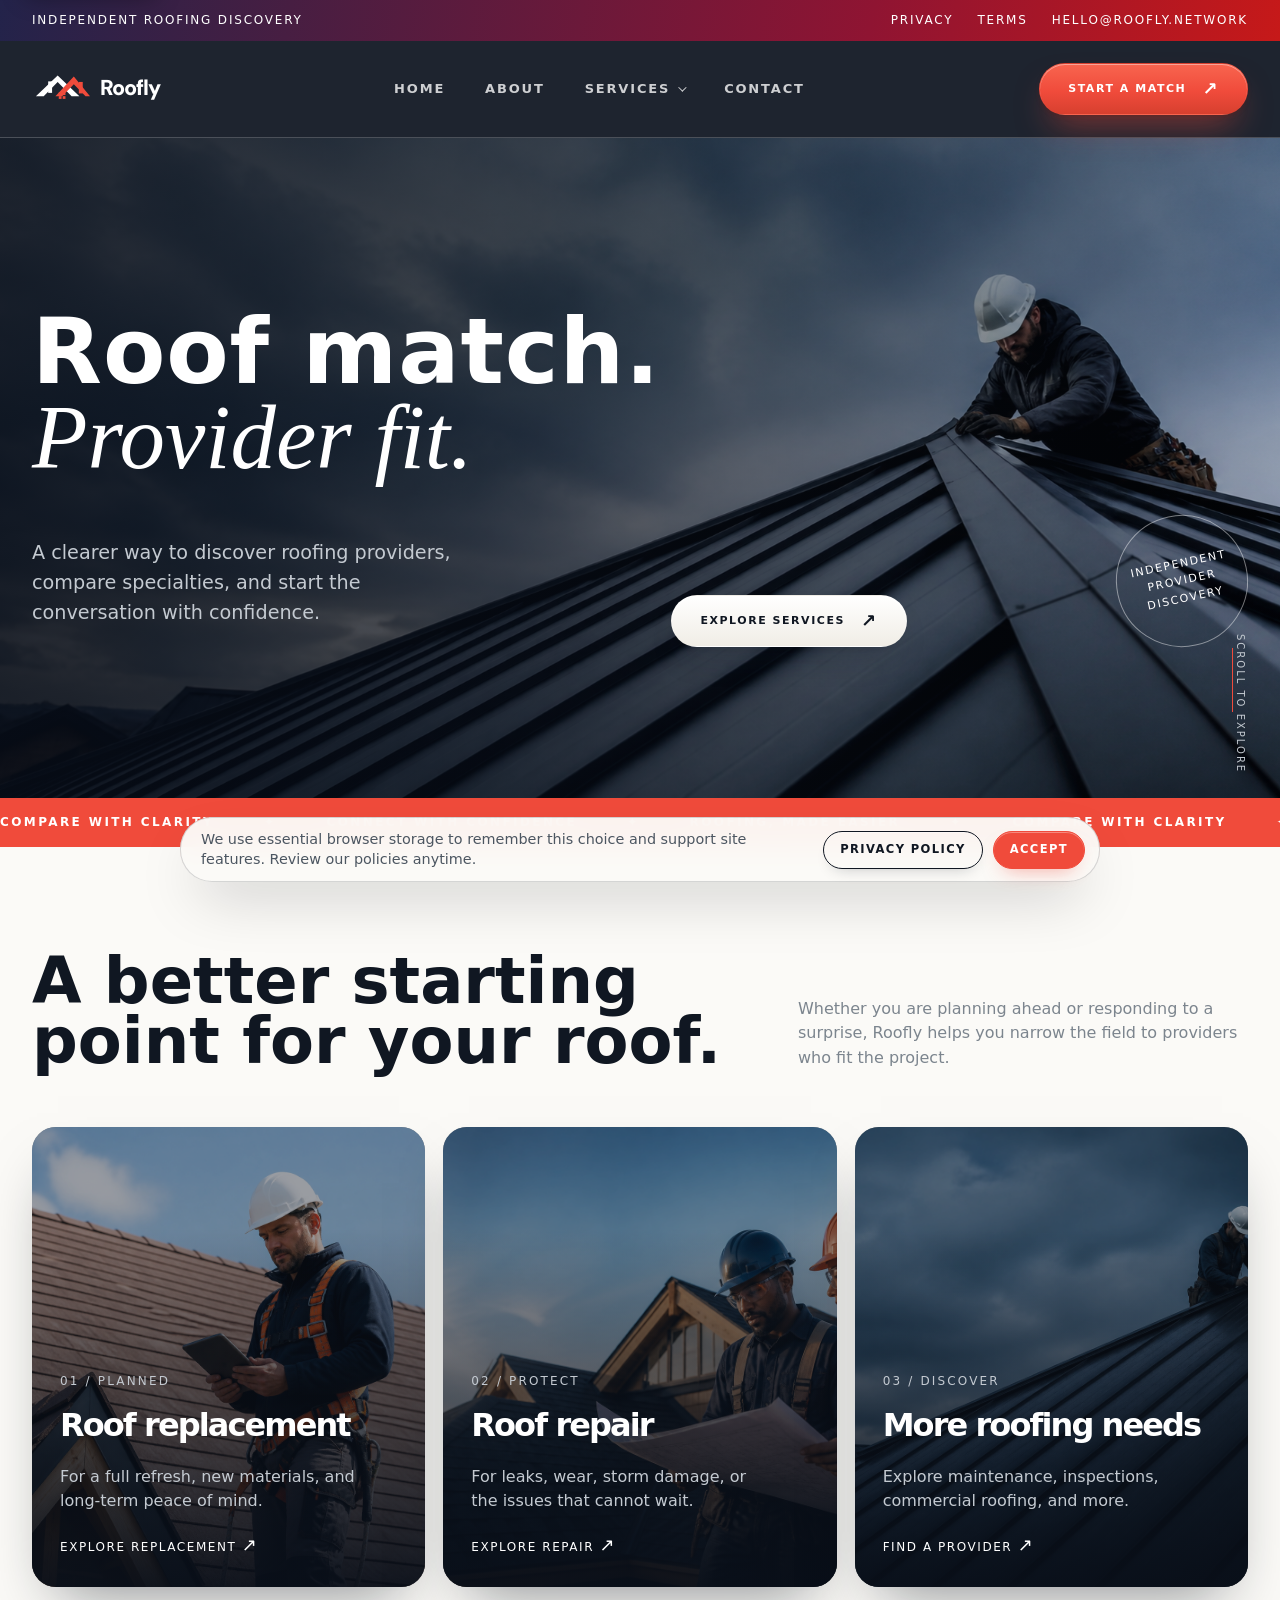
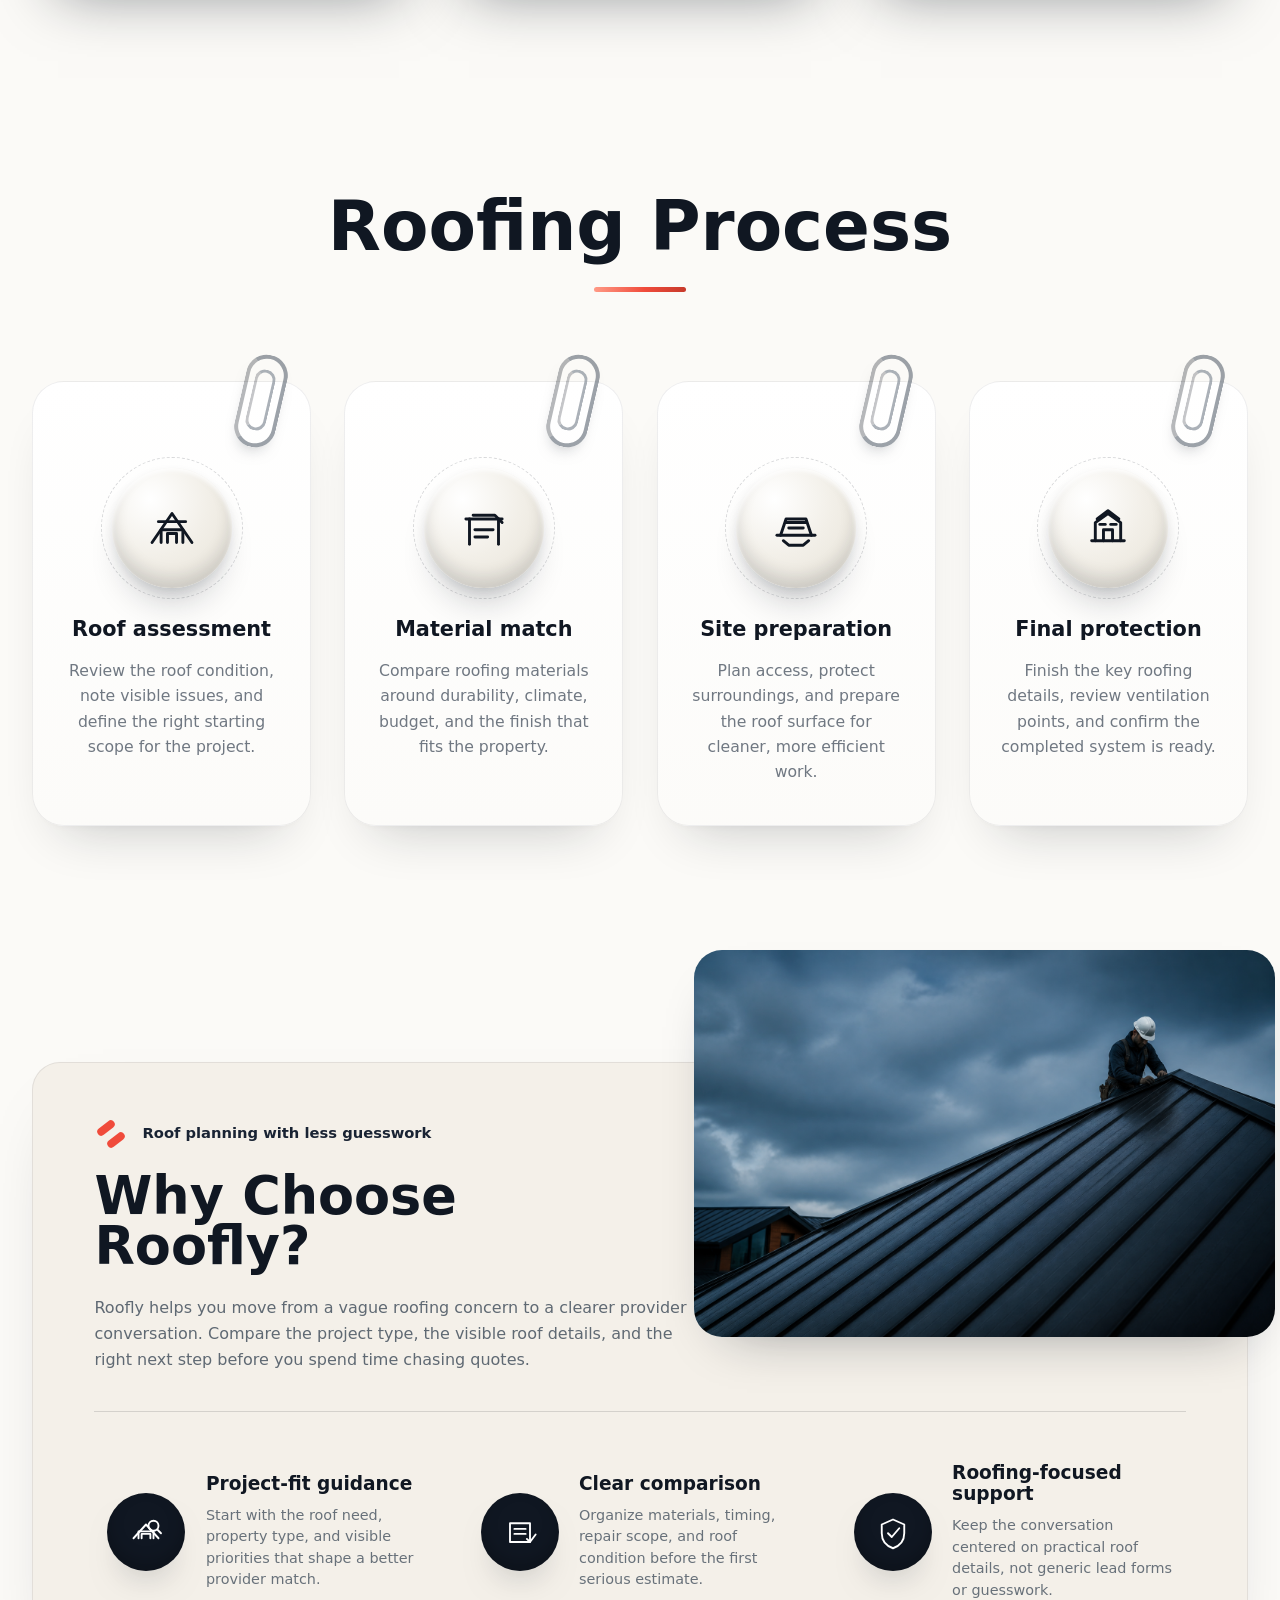
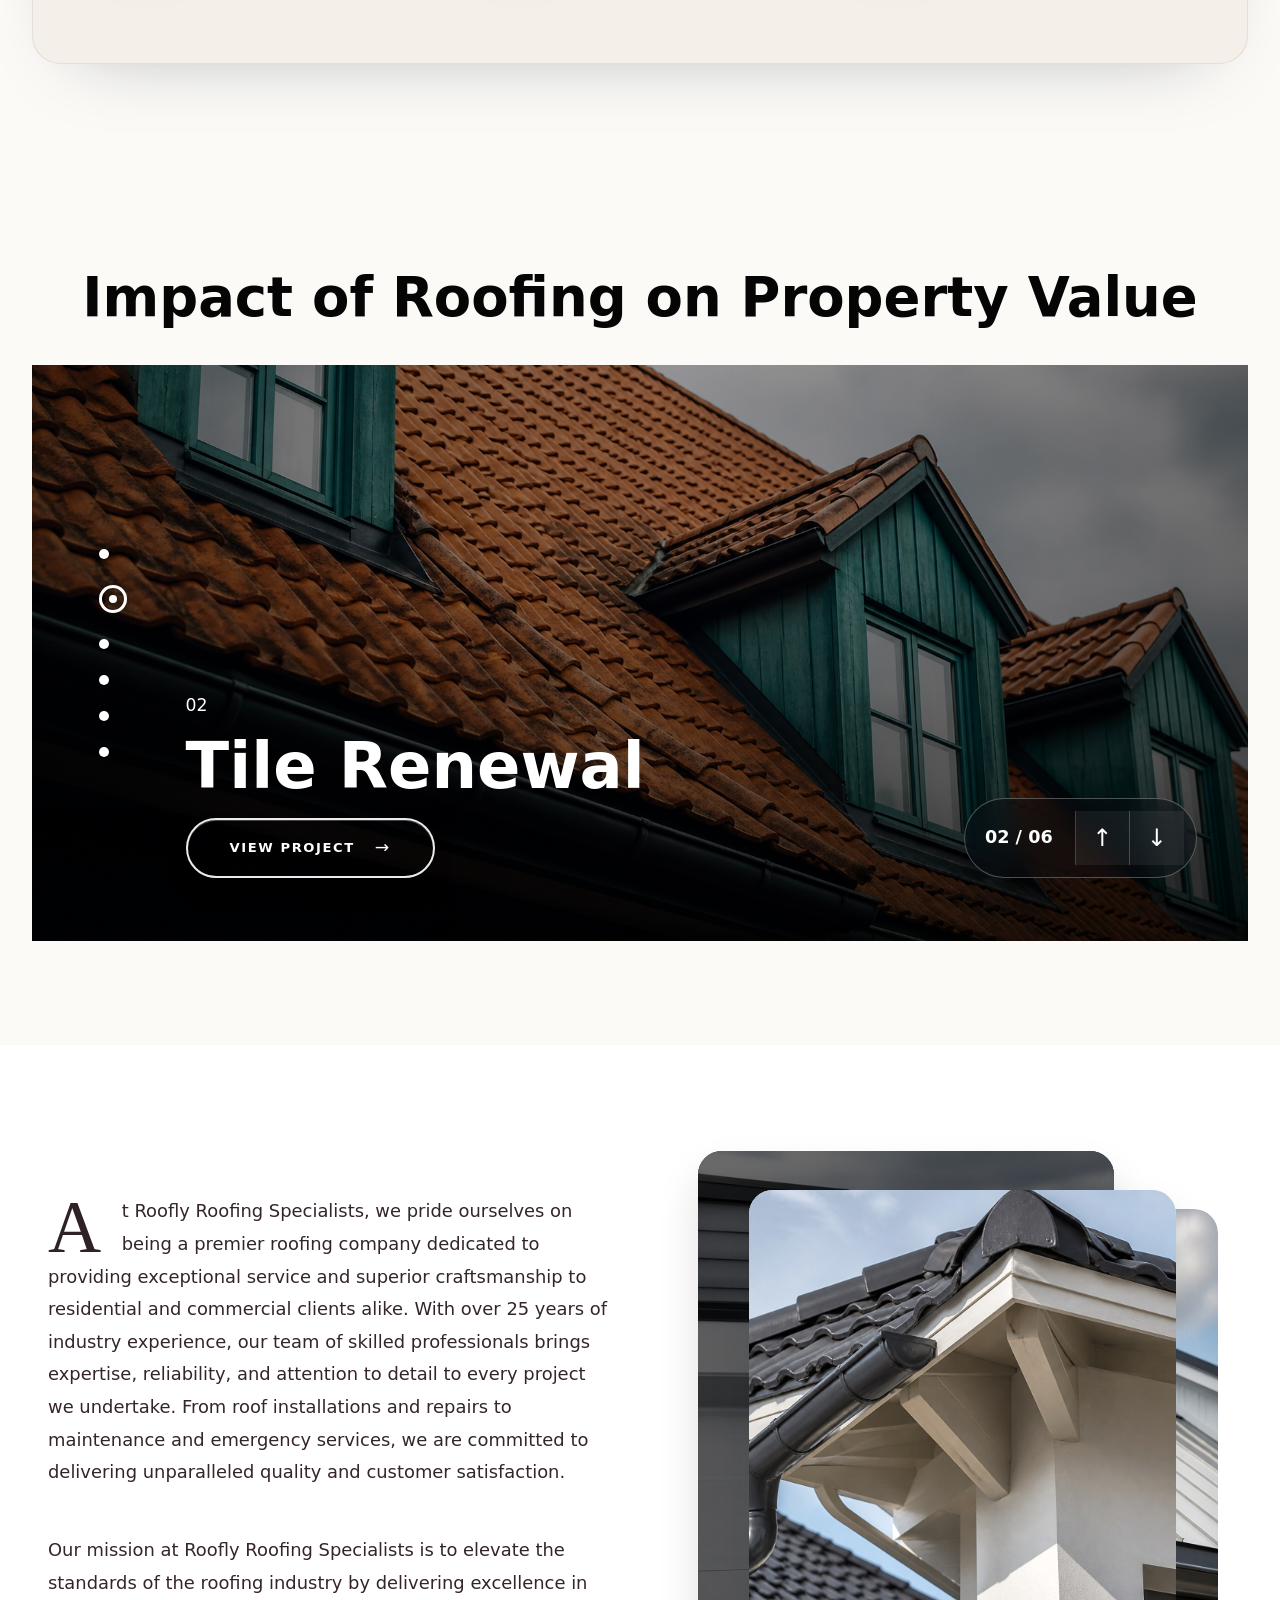
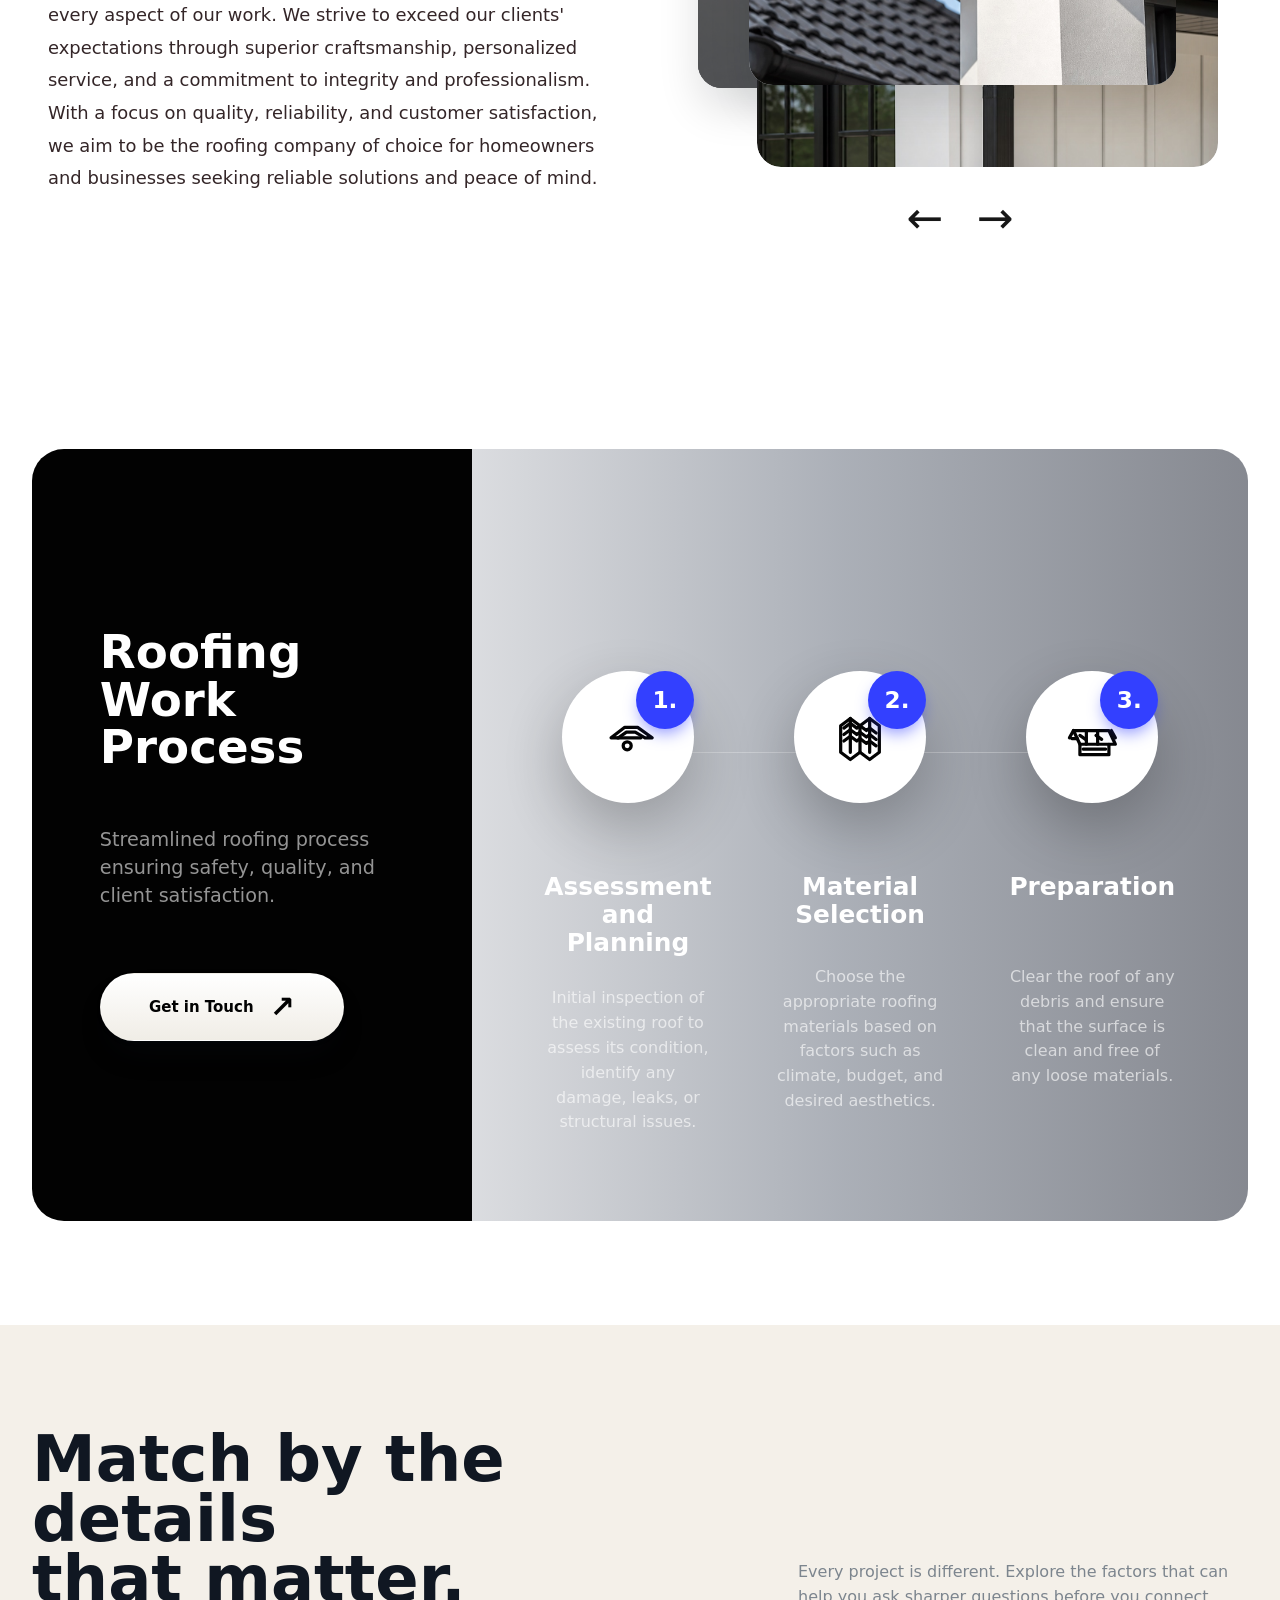
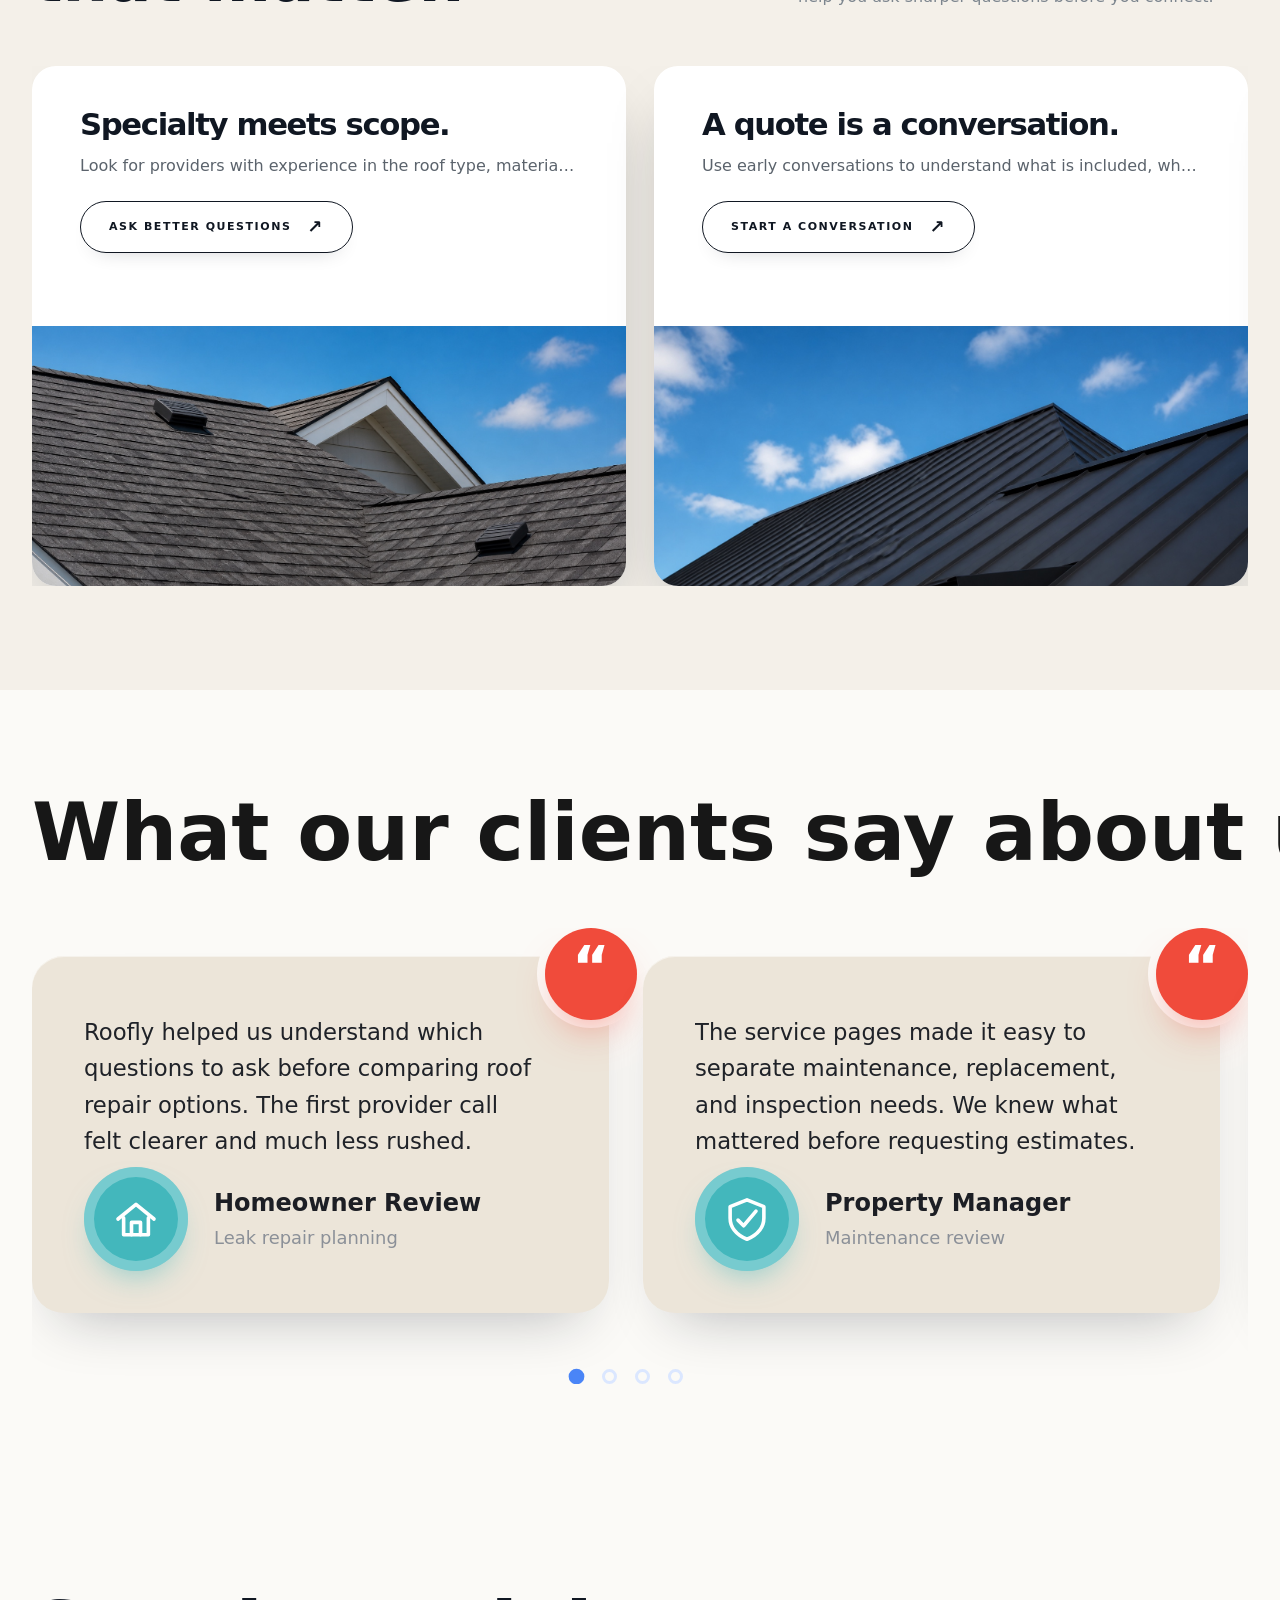
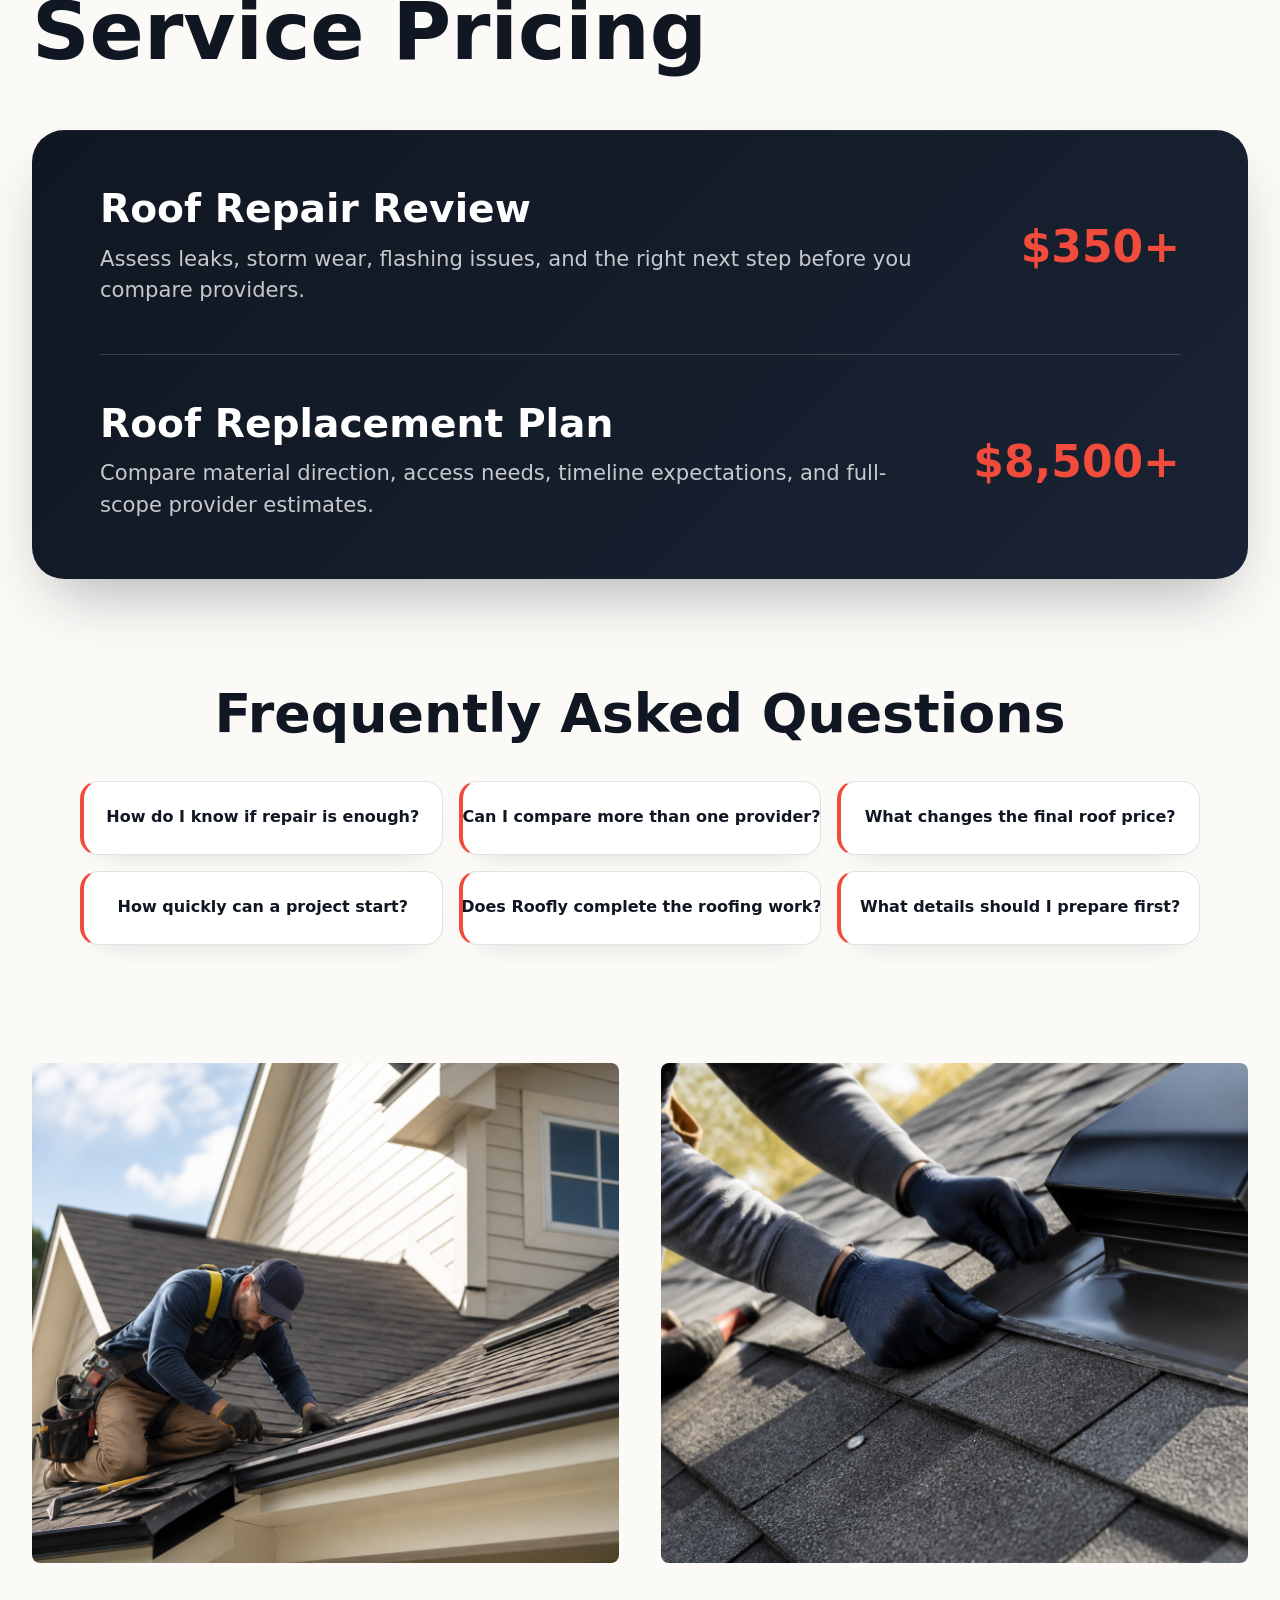
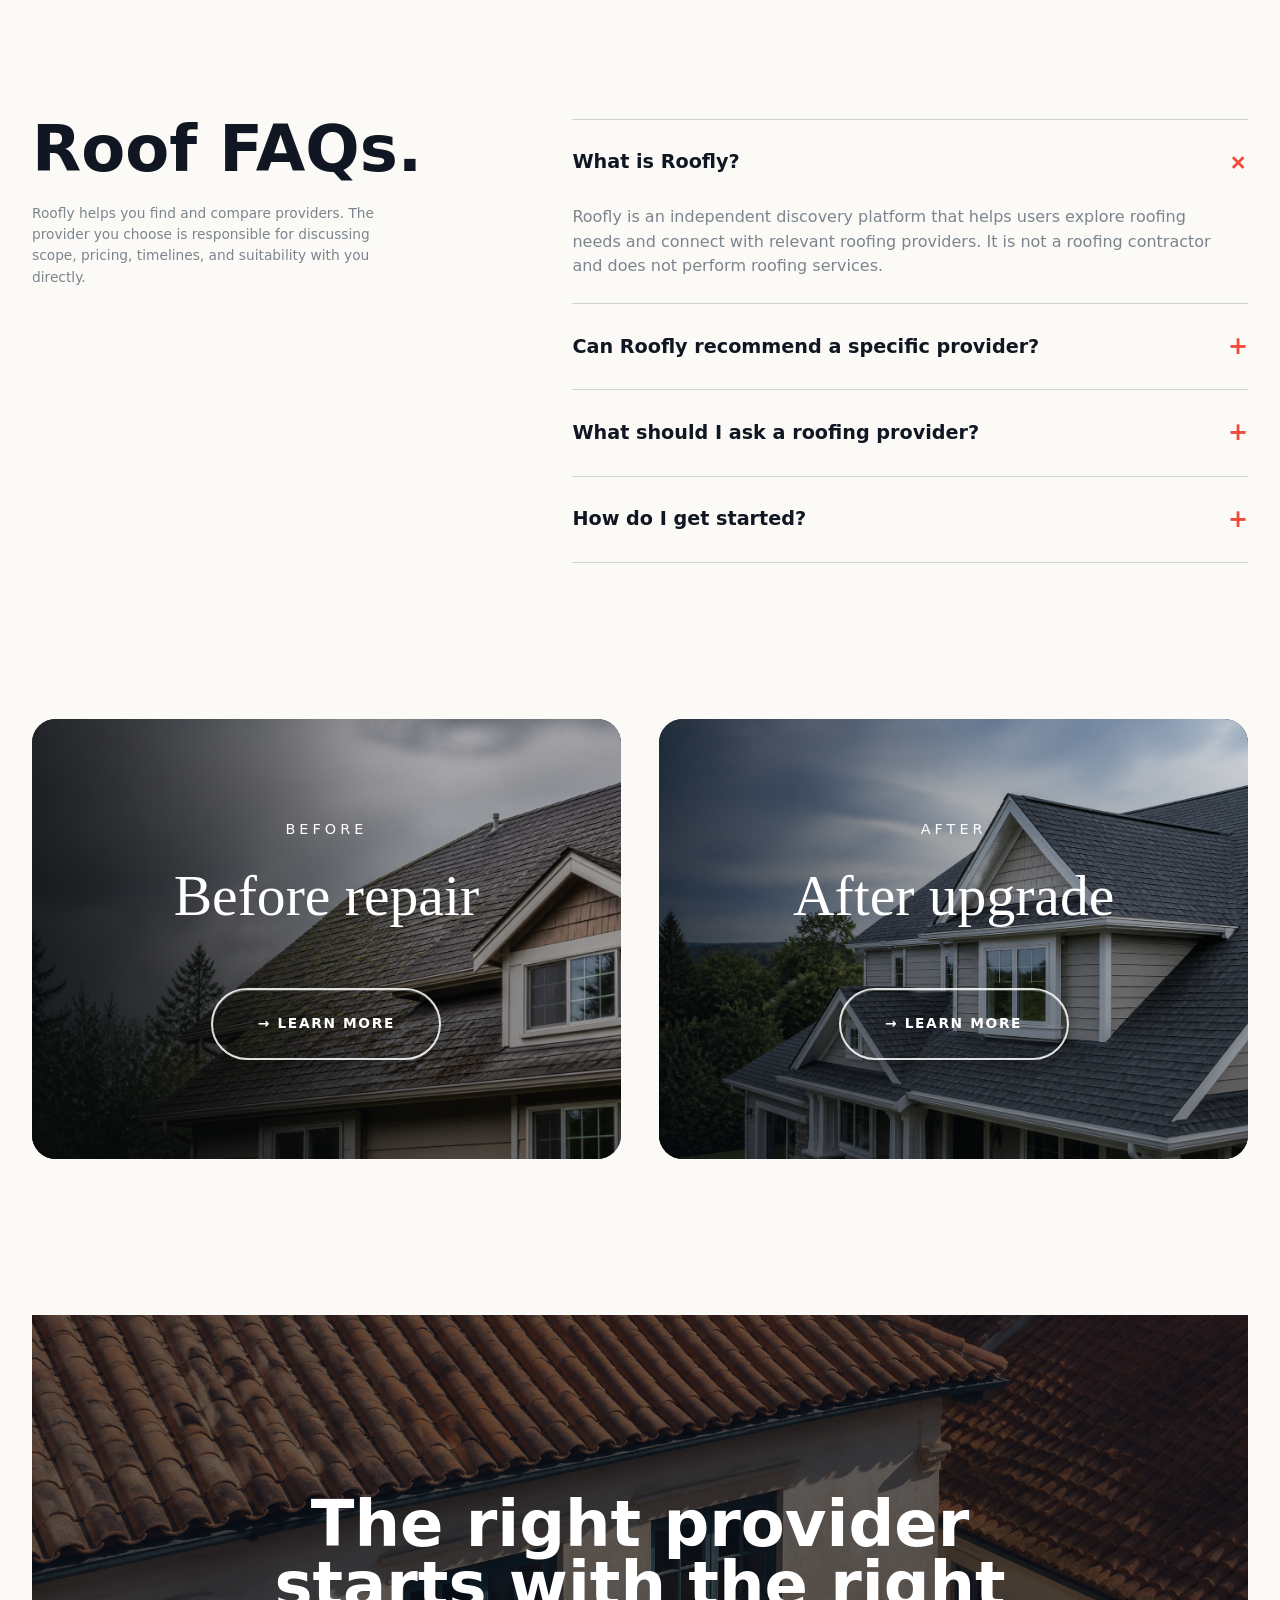
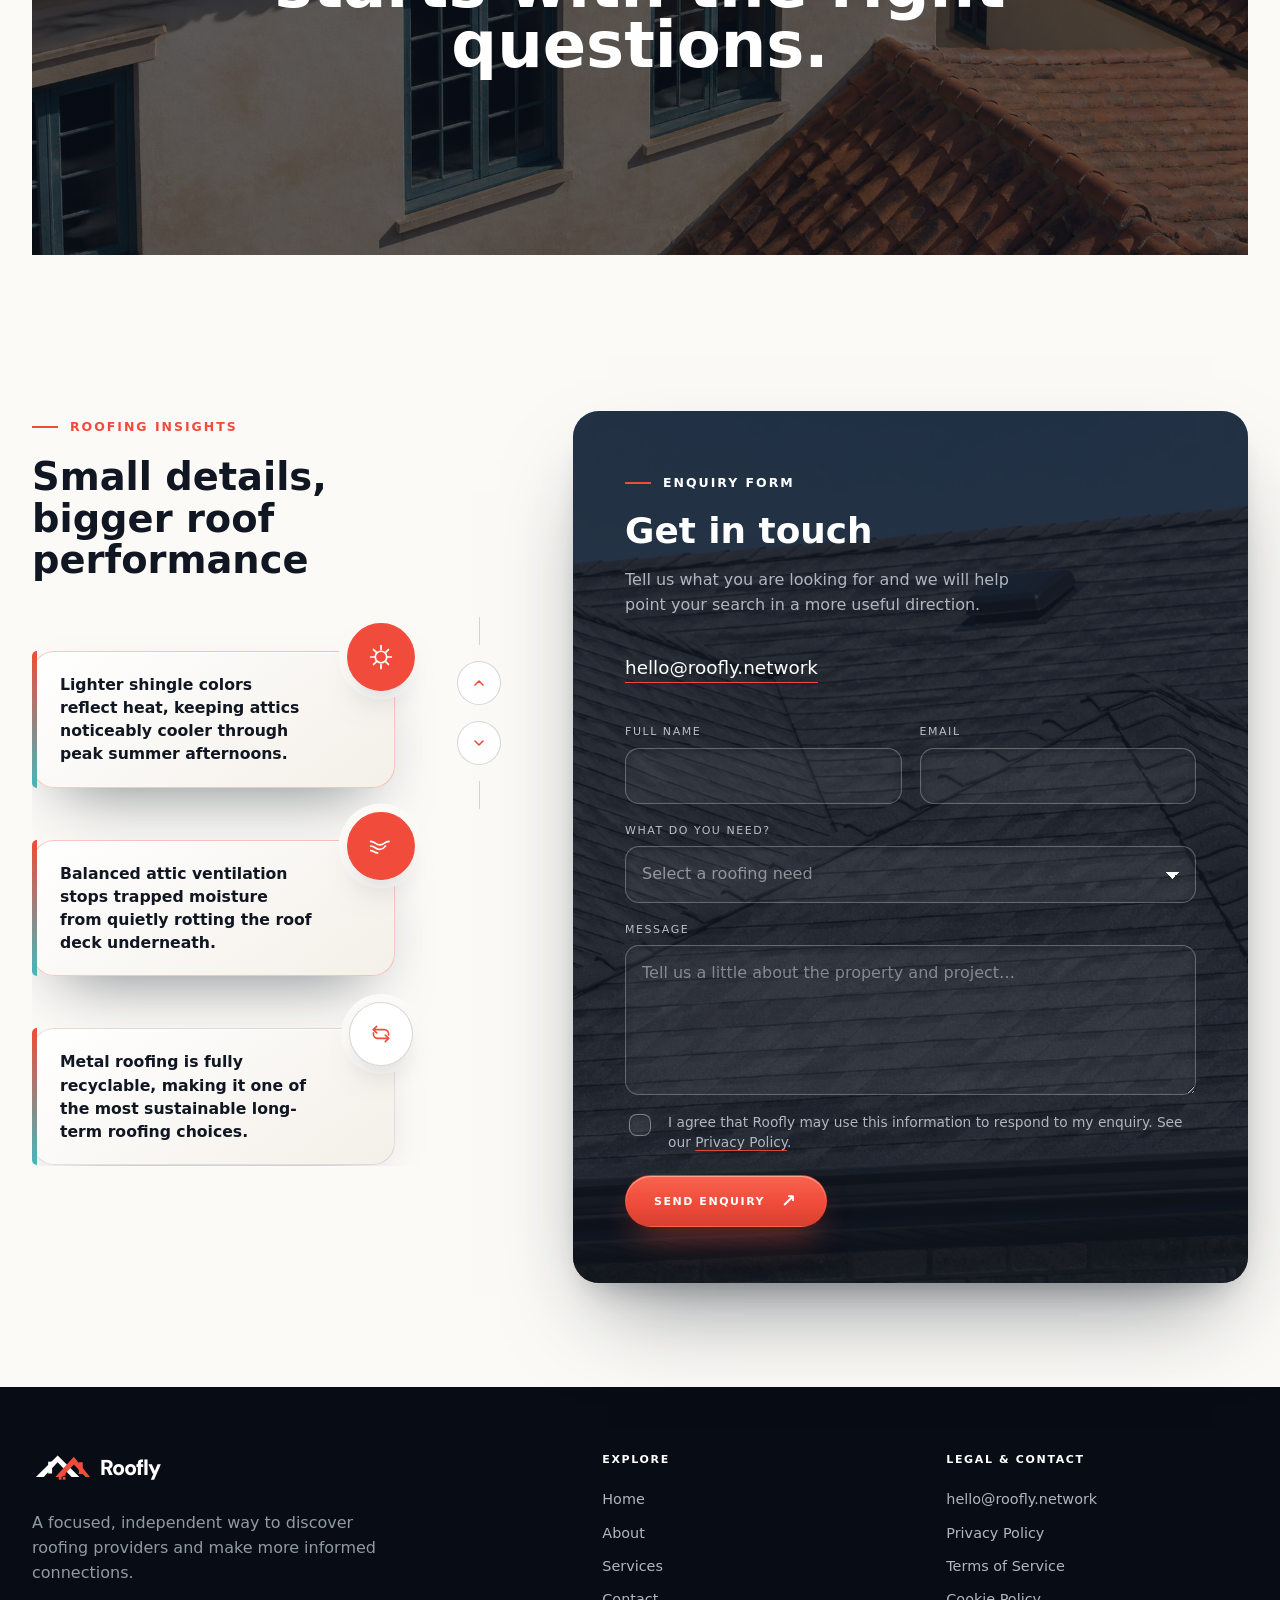
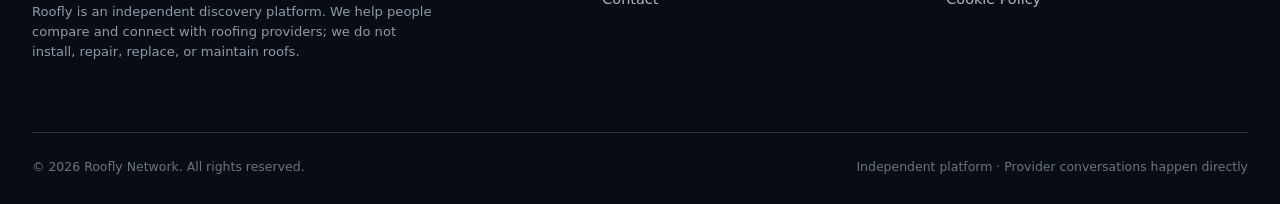
==== commit 50b4944c: "+" ====
--- a/index.html
+++ b/index.html
@@ -4,10 +4,9 @@
 <head>
   <meta charset="utf-8">
   <meta name="viewport" content="width=device-width, initial-scale=1">
-  <title>Roofly — Find your roofing match</title>
+  <title></title>
   <meta name="description"
-    content="Roofly helps homeowners and businesses discover and compare roofing providers. Independent, practical, and built around better matches.">
-  <link rel="icon" href="assets/images/favicon.svg">
+    content="Independent roofing provider discovery. Practical, comparison-focused, and built around better matches.">
   <link rel="stylesheet" href="assets/css/styles.css">
   <link rel="preconnect" href="https://fonts.googleapis.com">
   <link rel="preconnect" href="https://fonts.gstatic.com" crossorigin>
@@ -16,17 +15,17 @@
   <link rel="stylesheet" href="https://cdn.jsdelivr.net/npm/swiper@11/swiper-bundle.min.css">
 </head>
 
-<body>
+<body data-page="home">
   <a class="skip-link" href="#main">Skip to content</a>
   <div class="topbar">
     <div class="container topbar__inner"><span>Independent roofing discovery</span>
       <div class="topbar__links"><a href="privacy-policy.html">Privacy</a><a href="terms-of-service.html">Terms</a><a
-          href="mailto:hello@roofly.network" data-site-email></a></div>
+          href="" data-site-email></a></div>
     </div>
   </div>
   <header class="site-header">
-    <div class="container nav"><a class="brand" href="index.html" aria-label="Roofly home"><img data-config-logo
-          src="assets/images/logo-mark.svg" alt=""><span data-site-name>Roofly</span></a>
+    <div class="container nav"><a class="brand" href="index.html" aria-label="{siteName} home"><img data-config-logo
+          src="assets/images/logo-mark.svg" alt=""><span data-site-name></span></a>
       <nav class="nav__links" aria-label="Main navigation"><a href="index.html" data-nav-label="home">Home</a><a
           href="#about" data-nav-label="about">About</a>
         <div class="nav__item nav__item--has-menu"><a class="nav__trigger" href="#services" data-nav-label="services"
@@ -88,7 +87,7 @@
           <div>
             <h2 class="h2">A better starting<br>point for your roof.</h2>
           </div>
-          <p>Whether you are planning ahead or responding to a surprise, Roofly helps you narrow the field to providers
+          <p>Whether you are planning ahead or responding to a surprise, {siteName} helps you narrow the field to providers
             who fit the project.</p>
         </div>
         <div class="services-grid">
@@ -184,13 +183,13 @@
         </div>
       </div>
     </section>
-    <section class="section roof-reasons" aria-label="Why choose Roofly">
+    <section class="section roof-reasons" aria-label="Why choose {siteName}">
       <div class="roof-reasons__shell">
         <div class="roof-reasons__main">
           <div class="roof-reasons__copy" data-aos="fade-up">
             <div class="roof-reasons__eyebrow"><span aria-hidden="true"></span>Roof planning with less guesswork</div>
-            <h2>Why Choose Roofly?</h2>
-            <p>Roofly helps you move from a vague roofing concern to a clearer provider conversation. Compare the project type, the visible roof details, and the right next step before you spend time chasing quotes.</p>
+            <h2>Why Choose {siteName}?</h2>
+            <p>{siteName} helps you move from a vague roofing concern to a clearer provider conversation. Compare the project type, the visible roof details, and the right next step before you spend time chasing quotes.</p>
           </div>
           <figure class="roof-reasons__media" data-aos="fade-up" data-aos-delay="80">
             <img src="assets/images/about-roofers.png" alt="Roofing professionals reviewing a residential roof plan" loading="lazy">
@@ -309,13 +308,13 @@
     <section class="about-swiper-section" id="about">
       <div class="about-swiper-layout">
         <div class="about-swiper-copy">
-          <p class="about-swiper-lead"><span class="about-swiper-dropcap">A</span>t Roofly Roofing Specialists, we pride
+          <p class="about-swiper-lead"><span class="about-swiper-dropcap">A</span>t {siteName} Roofing Specialists, we pride
             ourselves on being a premier roofing company dedicated to providing exceptional service and superior
             craftsmanship to residential and commercial clients alike. With over 25 years of industry experience, our
             team of skilled professionals brings expertise, reliability, and attention to detail to every project we
             undertake. From roof installations and repairs to maintenance and emergency services, we are committed to
             delivering unparalleled quality and customer satisfaction.</p>
-          <p>Our mission at Roofly Roofing Specialists is to elevate the standards of the roofing industry by delivering
+          <p>Our mission at {siteName} Roofing Specialists is to elevate the standards of the roofing industry by delivering
             excellence in every aspect of our work. We strive to exceed our clients' expectations through superior
             craftsmanship, personalized service, and a commitment to integrity and professionalism. With a focus on
             quality, reliability, and customer satisfaction, we aim to be the roofing company of choice for homeowners
@@ -469,7 +468,7 @@
           <div class="swiper-wrapper">
             <article class="swiper-slide testimonial-card">
               <div class="testimonial-card__quote" aria-hidden="true"><span>&ldquo;</span></div>
-              <p>Roofly helped us understand which questions to ask before comparing roof repair options. The first provider call felt clearer and much less rushed.</p>
+              <p>{siteName} helped us understand which questions to ask before comparing roof repair options. The first provider call felt clearer and much less rushed.</p>
               <div class="testimonial-card__author">
                 <div class="testimonial-card__icon" aria-hidden="true">
                   <svg viewBox="0 0 48 48">
@@ -555,7 +554,7 @@
           <article>Can I compare more than one provider?</article>
           <article>What changes the final roof price?</article>
           <article>How quickly can a project start?</article>
-          <article>Does Roofly complete the roofing work?</article>
+          <article>Does {siteName} complete the roofing work?</article>
           <article>What details should I prepare first?</article>
         </div>
         <div class="pricing-faq__photos" data-aos="fade-up">
@@ -569,21 +568,21 @@
       <div class="container faq">
         <div class="faq__intro" data-aos="fade-up">
           <h2 class="h2">Roof FAQs.</h2>
-          <p class="small" style="max-width:360px;margin-top:24px">Roofly helps you find and compare providers. The
+          <p class="small" style="max-width:360px;margin-top:24px">{siteName} helps you find and compare providers. The
             provider you choose is responsible for discussing scope, pricing, timelines, and suitability with you
             directly.</p>
         </div>
         <div class="accordion" data-aos="fade-up">
           <div class="accordion__item is-open"><button class="accordion__button" aria-expanded="true">What is
-              Roofly?<span class="accordion__plus">+</span></button>
+              {siteName}?<span class="accordion__plus">+</span></button>
             <div class="accordion__panel">
               <div>
-                <p>Roofly is an independent discovery platform that helps users explore roofing needs and connect with
+                <p>{siteName} is an independent discovery platform that helps users explore roofing needs and connect with
                   relevant roofing providers. It is not a roofing contractor and does not perform roofing services.</p>
               </div>
             </div>
           </div>
-          <div class="accordion__item"><button class="accordion__button" aria-expanded="false">Can Roofly recommend a
+          <div class="accordion__item"><button class="accordion__button" aria-expanded="false">Can {siteName} recommend a
               specific provider?<span class="accordion__plus">+</span></button>
             <div class="accordion__panel">
               <div>
@@ -738,7 +737,7 @@
               <span class="eyebrow eyebrow--light"><i></i>Enquiry form</span>
               <h2 class="h2">Get in touch</h2>
               <p>Tell us what you are looking for and we will help point your search in a more useful direction.</p><a
-                class="contact__email" data-site-email href="mailto:hello@roofly.network">hello@roofly.network</a>
+                class="contact__email" data-site-email href=""></a>
             </div>
             <form class="contact-form" action="contact.php" method="post" novalidate>
               <div class="field"><label for="full-name">Full name</label><input id="full-name" name="full_name"
@@ -758,7 +757,7 @@
                   placeholder="Tell us a little about the property and project…" required></textarea></div>
               <div class="honeypot" aria-hidden="true"><label>Website<input name="website" tabindex="-1"
                     autocomplete="off"></label></div><label class="consent"><input type="checkbox" name="privacy_consent"
-                  value="yes" required><span>I agree that Roofly may use this information to respond to my enquiry. See our
+                  value="yes" required><span>I agree that {siteName} may use this information to respond to my enquiry. See our
                   <a href="privacy-policy.html" style="text-decoration:underline">Privacy Policy</a>.</span></label>
               <div class="form-actions"><button class="button button--coral" type="submit">Send enquiry <span
                     class="arrow">↗</span></button><span class="form-status" role="status" aria-live="polite"></span></div>
@@ -772,24 +771,24 @@
     <div class="container">
       <div class="footer-grid">
         <div><a class="brand" href="index.html"><img data-config-logo src="assets/images/logo-mark.svg" alt=""><span
-              data-site-name>Roofly</span></a>
+              data-site-name>{siteName}</span></a>
           <p class="footer__about">A focused, independent way to discover roofing providers and make more informed
             connections.</p>
-          <p class="footer__disclaimer" data-disclaimer>Roofly is an independent discovery platform.</p>
+          <p class="footer__disclaimer" data-disclaimer>{siteName} is an independent discovery platform.</p>
         </div>
         <div>
           <h2 class="footer__title">Explore</h2>
-          <nav class="footer__links"><a href="index.html">Home</a><a href="index.html#about">About</a><a
-              href="index.html#services">Services</a><a href="index.html#contact">Contact</a></nav>
+          <nav class="footer__links"><a href="index.html" data-nav-label="home"></a><a href="index.html#about" data-nav-label="about"></a><a
+              href="index.html#services" data-nav-label="services"></a><a href="index.html#contact" data-nav-label="contact"></a></nav>
         </div>
         <div>
           <h2 class="footer__title">Legal & contact</h2>
-          <nav class="footer__links"><a data-site-email href="mailto:hello@roofly.network">hello@roofly.network</a><a
+          <nav class="footer__links"><a data-site-email href=""></a><a
               href="privacy-policy.html">Privacy Policy</a><a href="terms-of-service.html">Terms of Service</a><a
               href="cookie-policy.html">Cookie Policy</a></nav>
         </div>
       </div>
-      <div class="footer-bottom"><span data-copyright>© 2026 Roofly Network. All rights
+      <div class="footer-bottom"><span data-copyright>© 2026 {legalName}. All rights
           reserved.</span><span>Independent platform · Provider conversations happen directly</span></div>
     </div>
   </footer>
--- a/assets/css/styles.css
+++ b/assets/css/styles.css
@@ -1759,11 +1759,31 @@
   }
 
   .footer-grid {
-    grid-template-columns: 1fr
+    grid-template-columns: 1fr;
+    text-align: center
   }
 
   .footer-grid>div:first-child {
     grid-column: auto
+  }
+
+  .footer-grid .brand {
+    justify-content: center
+  }
+
+  .footer__about,
+  .footer__disclaimer {
+    margin-left: auto;
+    margin-right: auto
+  }
+
+  .footer__links {
+    justify-items: center
+  }
+
+  .footer-bottom {
+    align-items: center;
+    text-align: center
   }
 
   .display {
@@ -2812,6 +2832,10 @@
 }
 
 @media (max-width:560px) {
+  .contact {
+    text-align: center
+  }
+
   .contact-grid {
     width: min(calc(100% - 28px), 900px)
   }
@@ -2820,9 +2844,75 @@
     position: static
   }
 
+  .contact-facts h2 {
+    text-align: center
+  }
+
   .contact-panel {
-    padding: 34px 24px;
-    border-radius: 20px
+    padding: 26px 18px;
+    border-radius: 18px
+  }
+
+  .contact-panel .contact__copy {
+    margin-bottom: 22px
+  }
+
+  .contact-panel h2 {
+    margin-bottom: 10px;
+    font-size: clamp(1.7rem, 8vw, 2.2rem)
+  }
+
+  .contact__copy p {
+    margin-top: 0;
+    margin-bottom: 0;
+    font-size: .92rem;
+    line-height: 1.42
+  }
+
+  .contact__email {
+    margin-top: 12px;
+    font-size: 1rem
+  }
+
+  .contact-form {
+    gap: 12px
+  }
+
+  .field {
+    gap: 5px
+  }
+
+  .field label {
+    font-size: 10px;
+    letter-spacing: .12em
+  }
+
+  .field input,
+  .field select,
+  .field textarea {
+    padding: 11px 12px;
+    font-size: .92rem
+  }
+
+  .field textarea {
+    min-height: 96px
+  }
+
+  .consent {
+    gap: 8px;
+    font-size: .78rem;
+    line-height: 1.35
+  }
+
+  .contact-panel h2,
+  .contact-panel .contact__copy {
+    text-align: center
+  }
+
+  .contact-panel .contact__copy p,
+  .contact-panel .contact__email {
+    margin-left: auto;
+    margin-right: auto
   }
 
   .facts-shell {
@@ -2839,17 +2929,51 @@
   }
 
   .facts-swiper {
-    padding-right: 46px
+    padding: 56px 0 18px
+  }
+
+  .facts-swiper .swiper-slide.fact-card,
+  .facts-swiper .swiper-slide.fact-card.swiper-slide-active,
+  .facts-swiper .swiper-slide.fact-card.swiper-slide-next {
+    width: 100% !important
+  }
+
+  .fact-card {
+    padding: 56px 24px 22px
+  }
+
+  .fact-card:before {
+    inset: 34px auto 0 0
+  }
+
+  .fact-card__icon {
+    right: 50%;
+    transform: translateX(50%)
+  }
+
+  .fact-card:hover .fact-card__icon,
+  .fact-card.swiper-slide-active .fact-card__icon,
+  .fact-card.swiper-slide-next .fact-card__icon {
+    transform: translateX(50%) scale(1.06)
+  }
+
+  .field,
+  .consent {
+    text-align: left
   }
 
   .form-actions {
-    align-items: flex-start;
-    flex-direction: column
+    align-items: center;
+    flex-direction: column;
+    gap: 10px;
+    margin-top: 0
   }
 
   .form-actions .button {
     width: 100%;
-    min-width: 0
+    min-width: 0;
+    min-height: 46px;
+    padding: 0 18px
   }
 }
 
@@ -5594,42 +5718,103 @@
     z-index: 80
   }
 
+  body.is-locked .site-header {
+    position: fixed;
+    inset: 0 0 auto;
+    z-index: 1000;
+    height: 100dvh;
+    min-height: 100svh;
+    border-bottom: 0;
+    overflow: visible
+  }
+
+  body.is-locked .nav {
+    position: relative;
+    z-index: 1002
+  }
+
   .menu-toggle {
     position: relative;
-    z-index: 82;
+    z-index: 1003;
     display: grid;
     place-items: center;
-    width: 46px;
-    height: 46px;
-    border: 1px solid rgba(255, 255, 255, .28);
-    font-size: 30px;
+    width: 42px;
+    height: 42px;
+    border: 1px solid rgba(255, 255, 255, .24);
+    border-radius: 8px;
+    background: rgba(8, 13, 21, .34);
+    color: transparent;
+    font-size: 0;
     line-height: 1;
-    transition: background .2s ease, border-color .2s ease
+    box-shadow: inset 0 1px 0 rgba(255, 255, 255, .1), 0 12px 28px -20px rgba(0, 0, 0, .75);
+    transition: background .2s ease, border-color .2s ease, box-shadow .2s ease
+  }
+
+  .menu-toggle:before,
+  .menu-toggle:after {
+    content: '';
+    position: absolute;
+    left: 11px;
+    width: 18px;
+    height: 2px;
+    border-radius: 999px;
+    background: #fff;
+    transform-origin: center;
+    transition: transform .22s ease, top .22s ease, width .22s ease
+  }
+
+  .menu-toggle:before {
+    top: 16px
+  }
+
+  .menu-toggle:after {
+    top: 23px;
+    width: 14px
+  }
+
+  .menu-toggle[aria-expanded="true"]:before {
+    top: 20px;
+    transform: rotate(45deg)
+  }
+
+  .menu-toggle[aria-expanded="true"]:after {
+    top: 20px;
+    width: 18px;
+    transform: rotate(-45deg)
   }
 
   .menu-toggle:hover {
-    background: rgba(255, 255, 255, .08);
-    border-color: rgba(255, 255, 255, .48)
+    background: rgba(255, 255, 255, .1);
+    border-color: rgba(255, 255, 255, .5)
+  }
+
+  .menu-toggle:focus-visible {
+    outline: 0;
+    box-shadow: 0 0 0 3px rgba(240, 75, 59, .35), inset 0 1px 0 rgba(255, 255, 255, .12)
   }
 
   .nav__links {
     position: fixed;
-    inset: 78px 0 0;
-    z-index: 81;
+    inset: 0;
+    z-index: 1001;
     display: flex;
     flex-direction: column;
     align-items: center;
     justify-content: center;
     gap: 0;
-    min-height: calc(100svh - 78px);
-    padding: 32px 28px;
+    height: 100dvh;
+    min-height: 100svh;
+    max-height: 100dvh;
+    padding: max(104px, env(safe-area-inset-top)) 28px max(34px, env(safe-area-inset-bottom));
     background: linear-gradient(180deg, rgba(16, 23, 34, .98), rgba(25, 35, 51, .98));
     opacity: 0;
     visibility: hidden;
     pointer-events: none;
     transform: translateY(-14px);
     transition: opacity .25s ease, visibility .25s ease, transform .25s ease;
-    overflow-y: auto
+    overflow-y: auto;
+    overscroll-behavior: contain;
+    -webkit-overflow-scrolling: touch
   }
 
   .nav__links.is-open {
@@ -5740,7 +5925,7 @@
 @media (max-width:560px) {
   .nav__links {
     justify-content: flex-start;
-    padding-top: 52px;
+    padding-top: max(94px, calc(env(safe-area-inset-top) + 84px));
     padding-bottom: 38px
   }
 
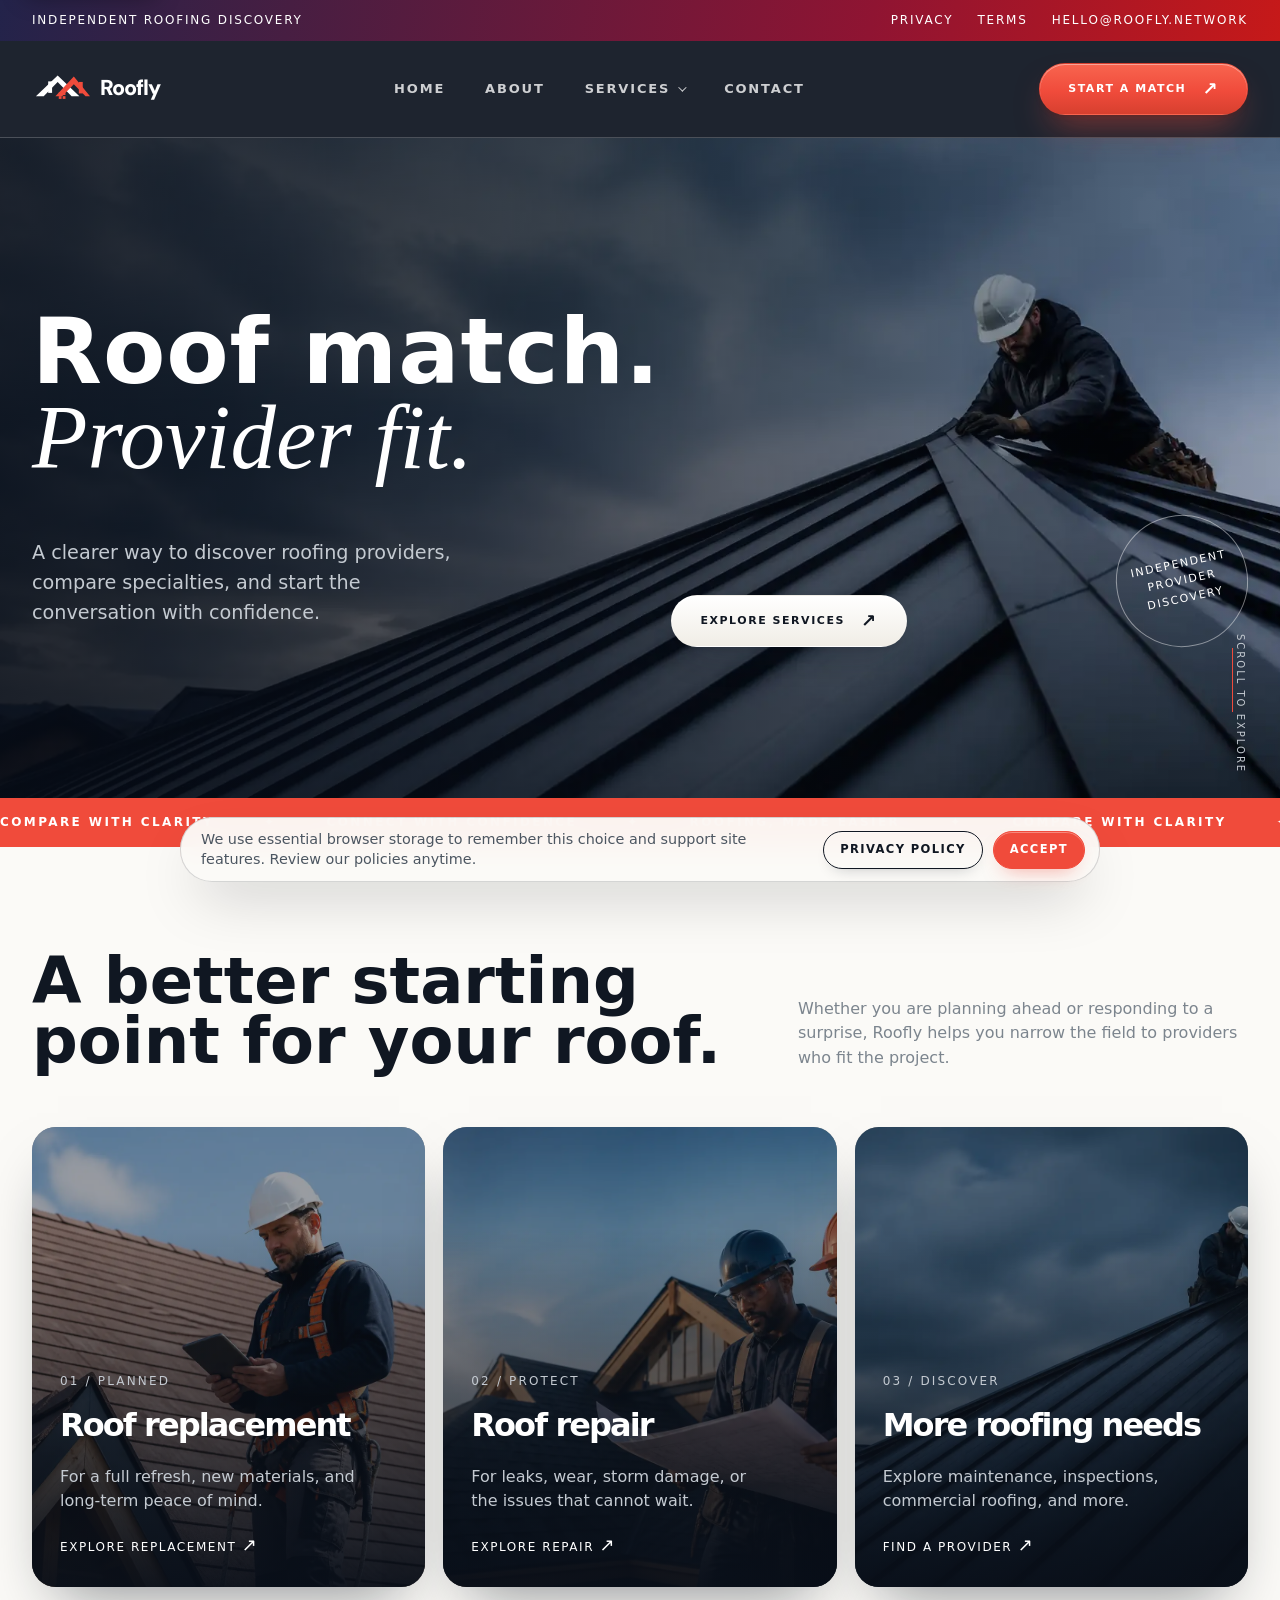
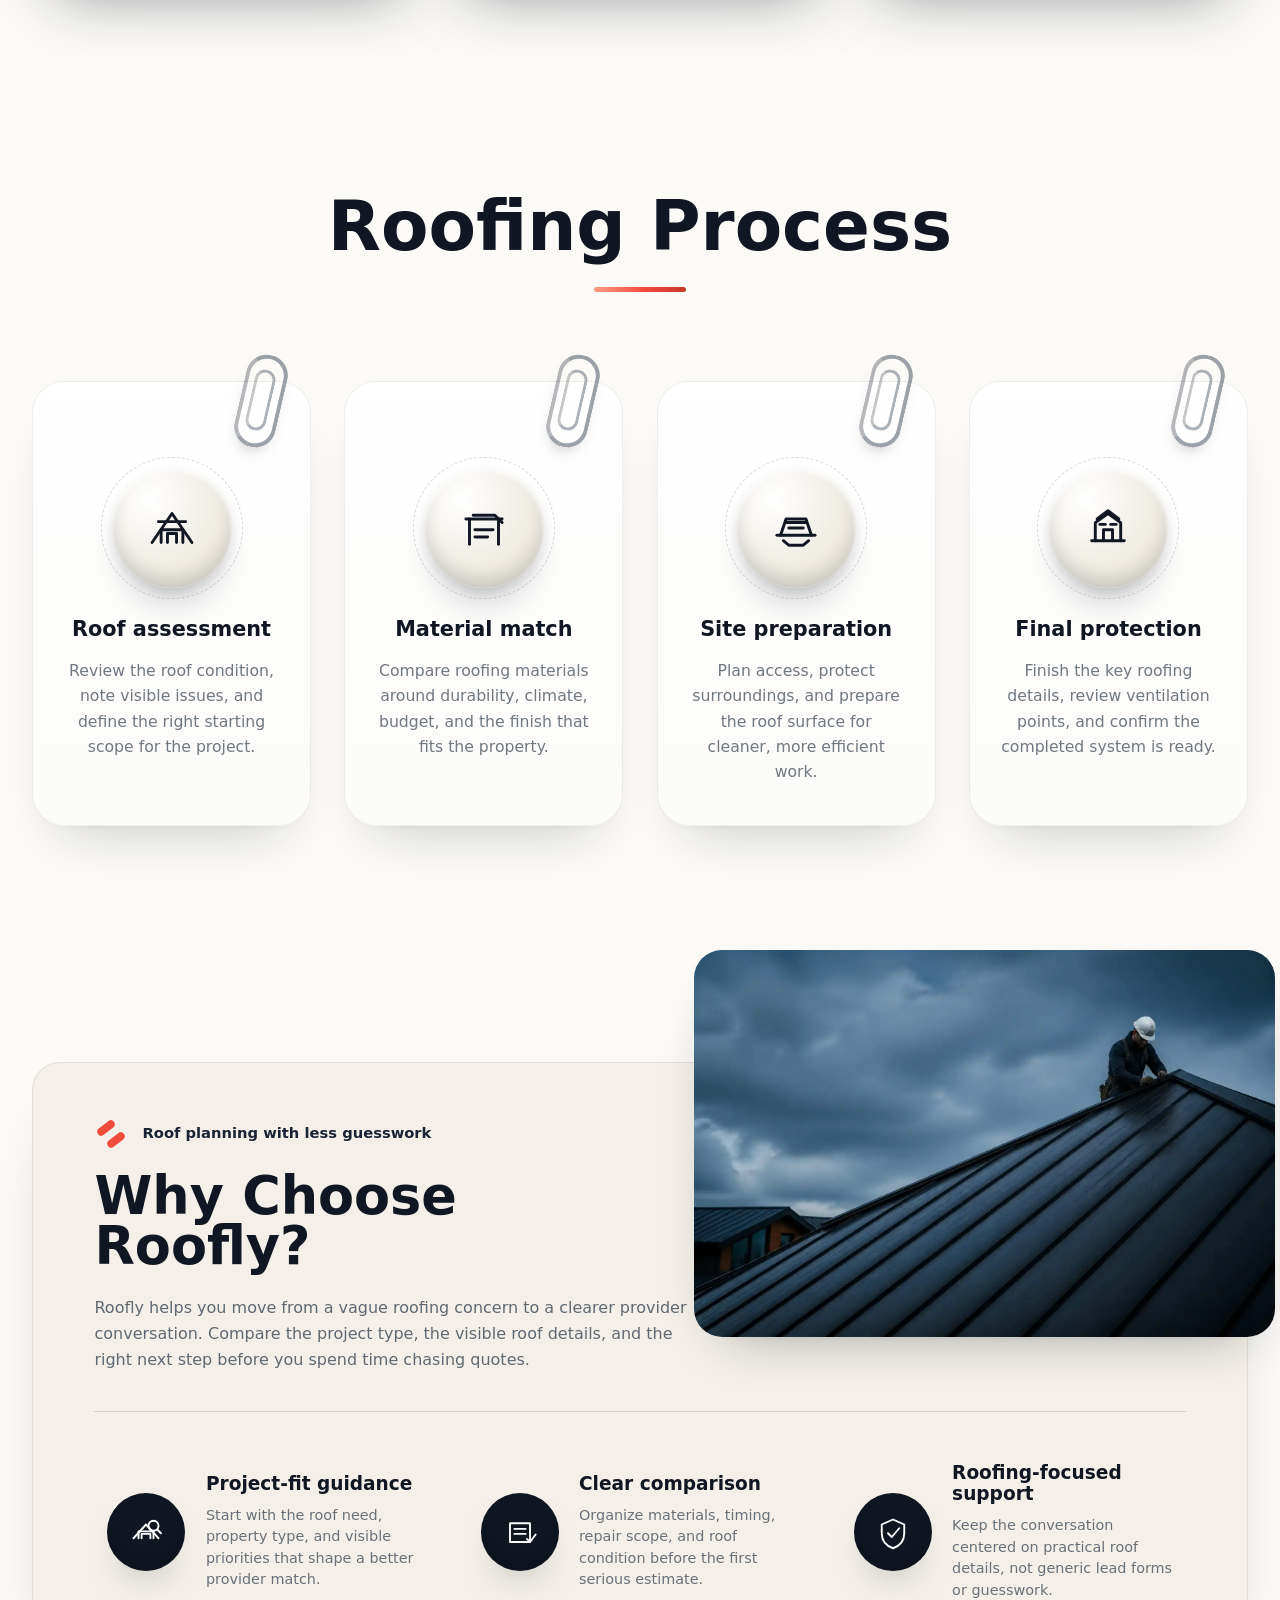
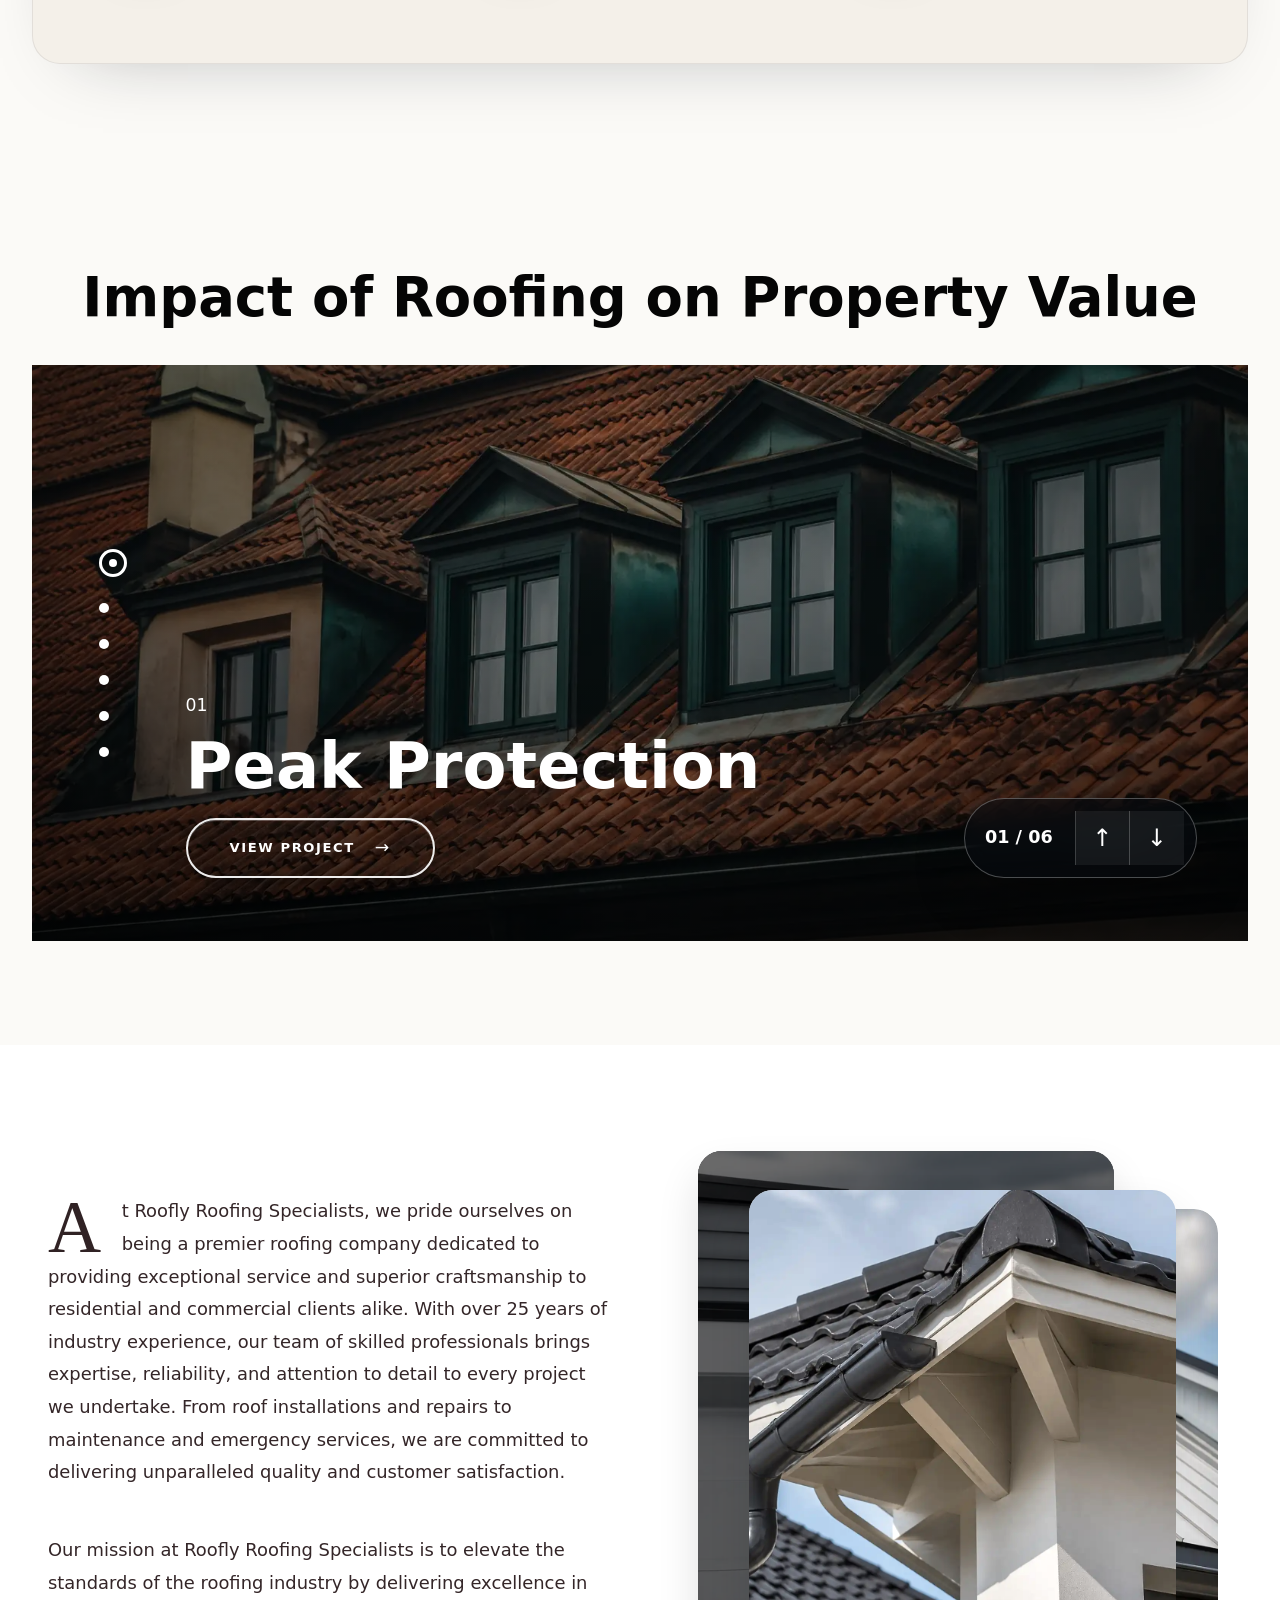
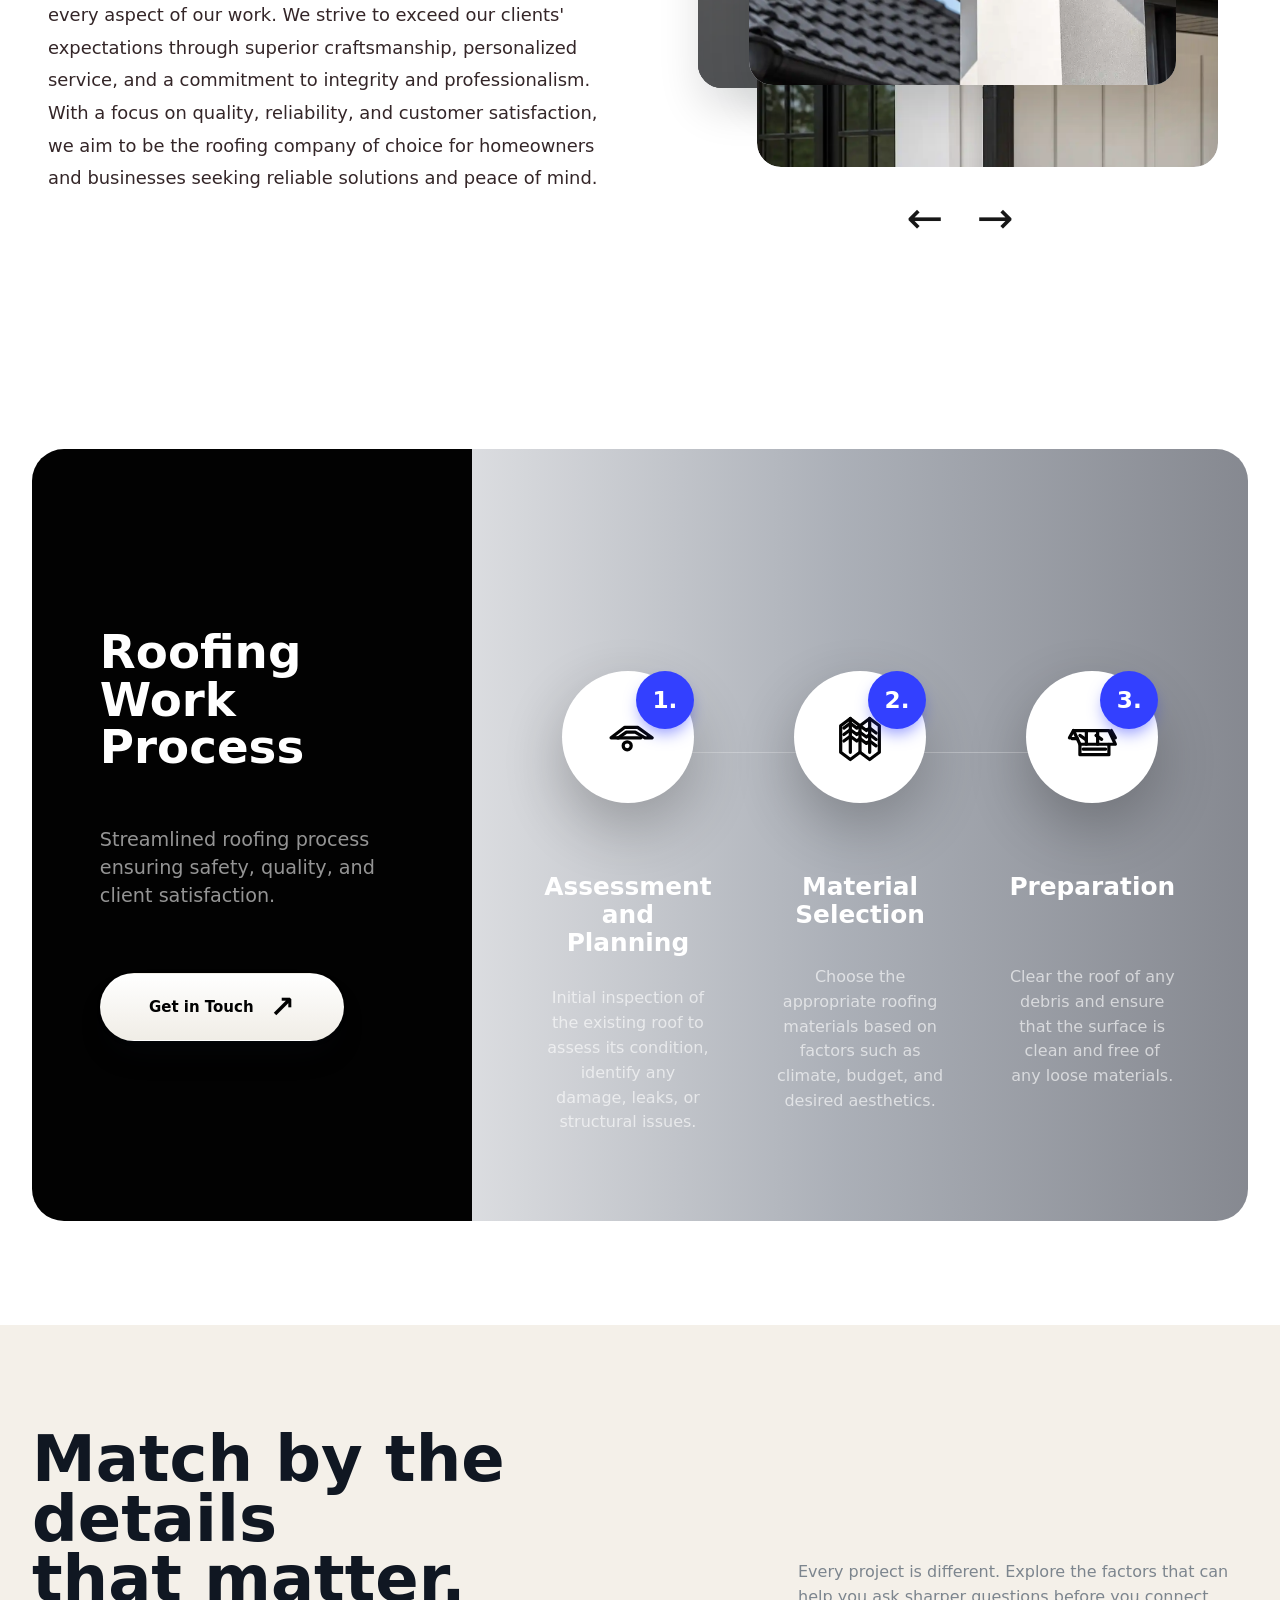
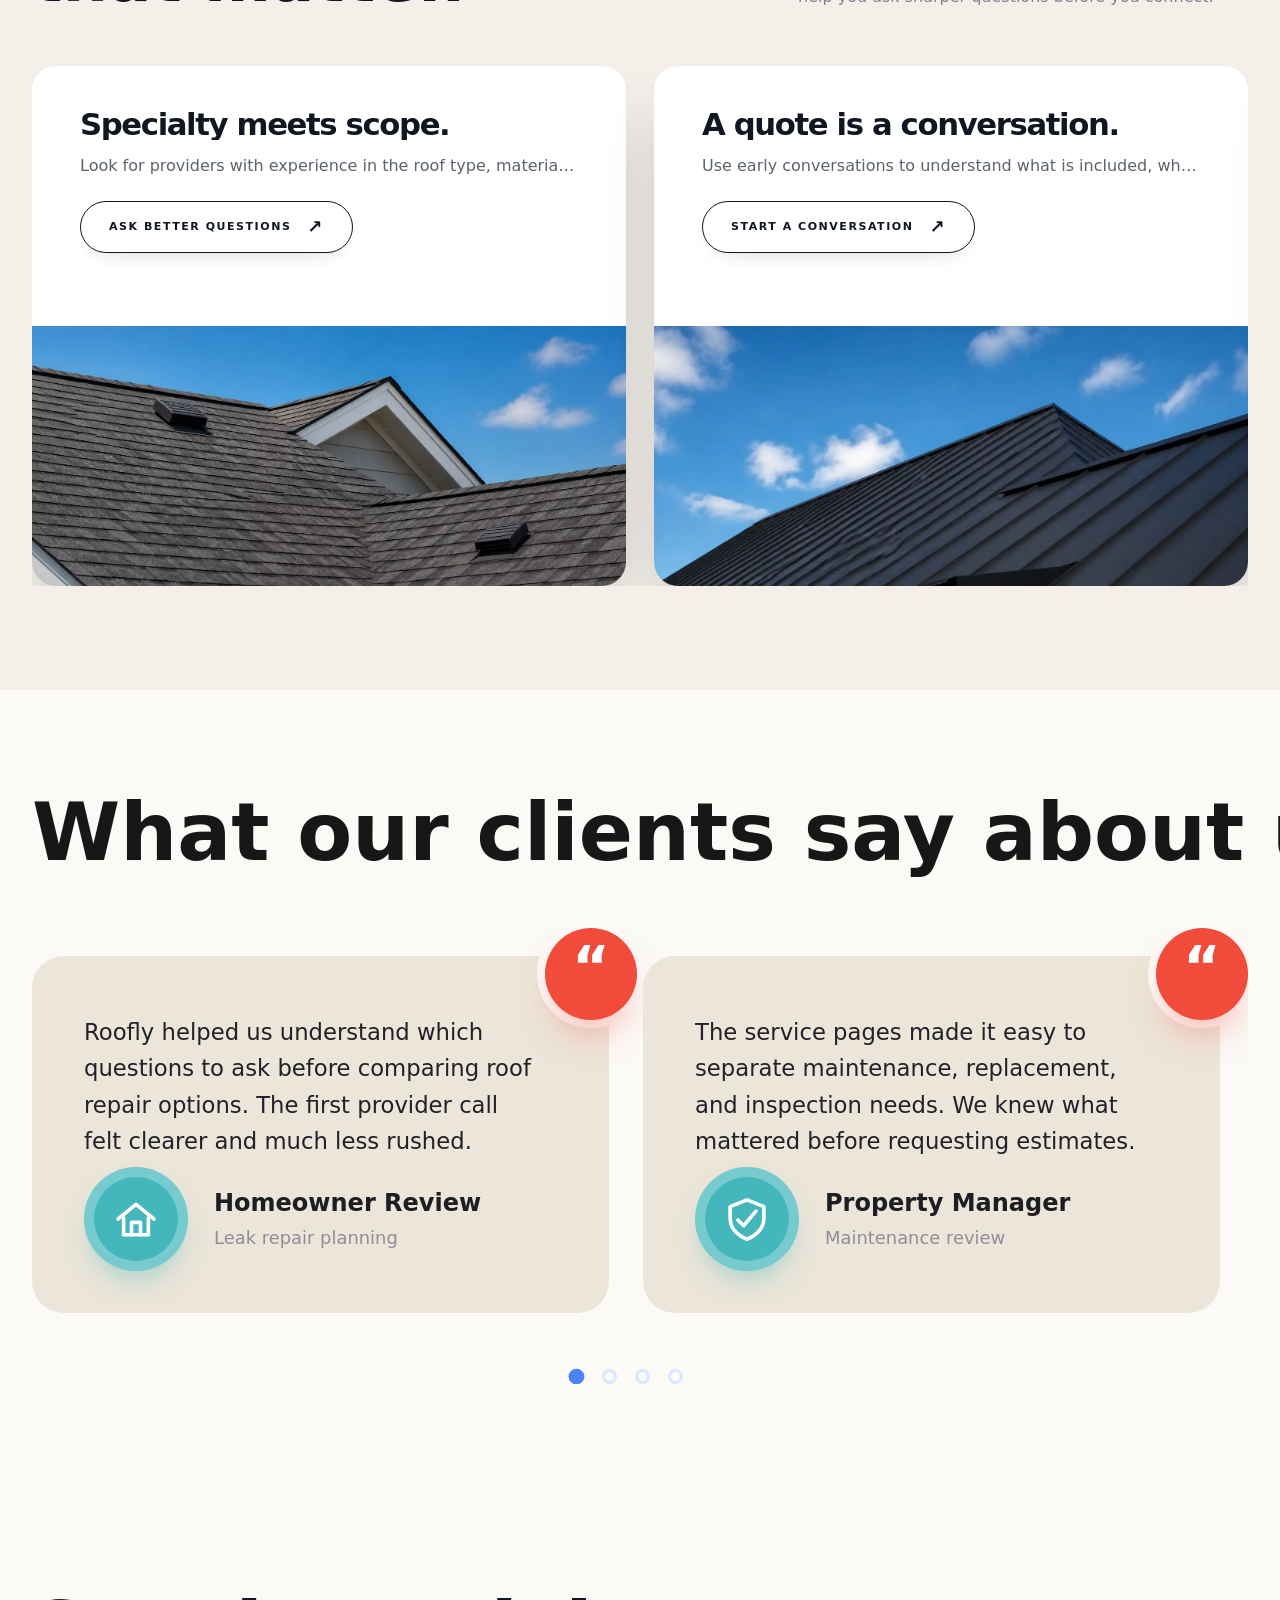
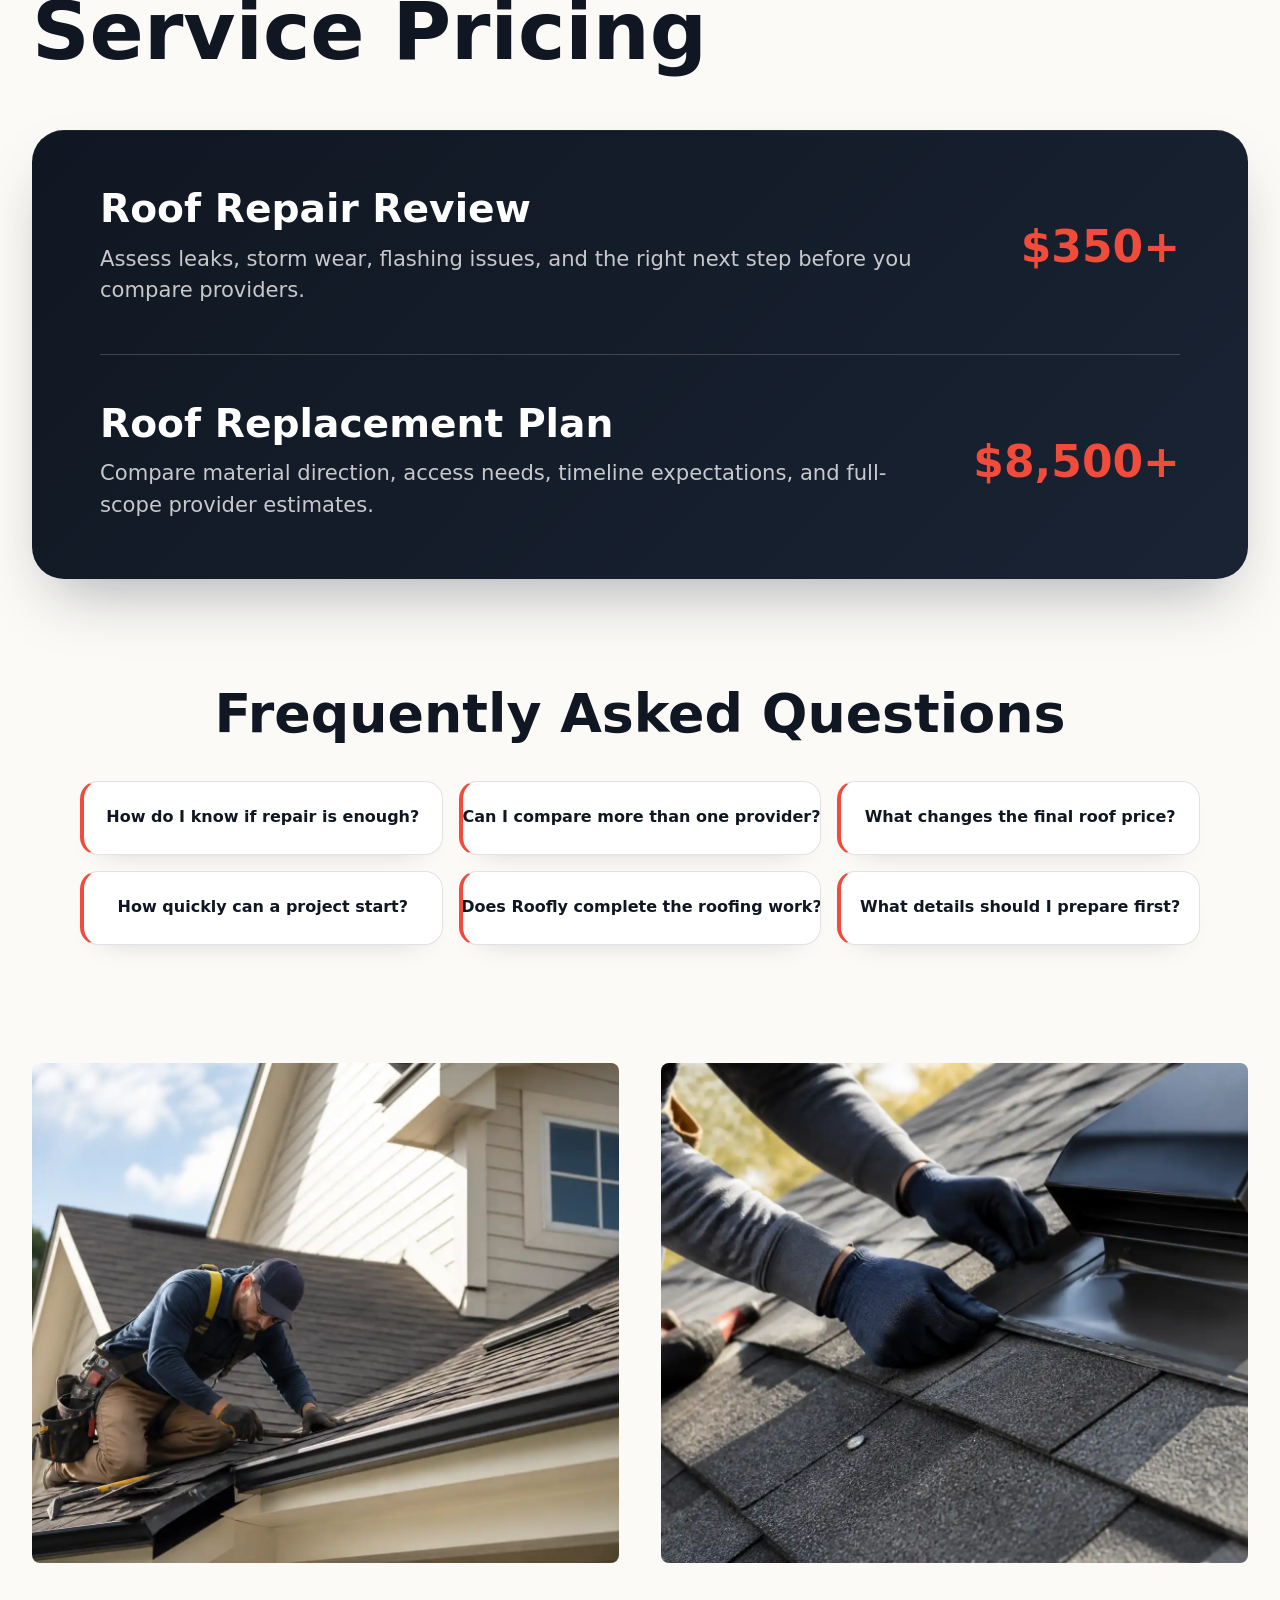
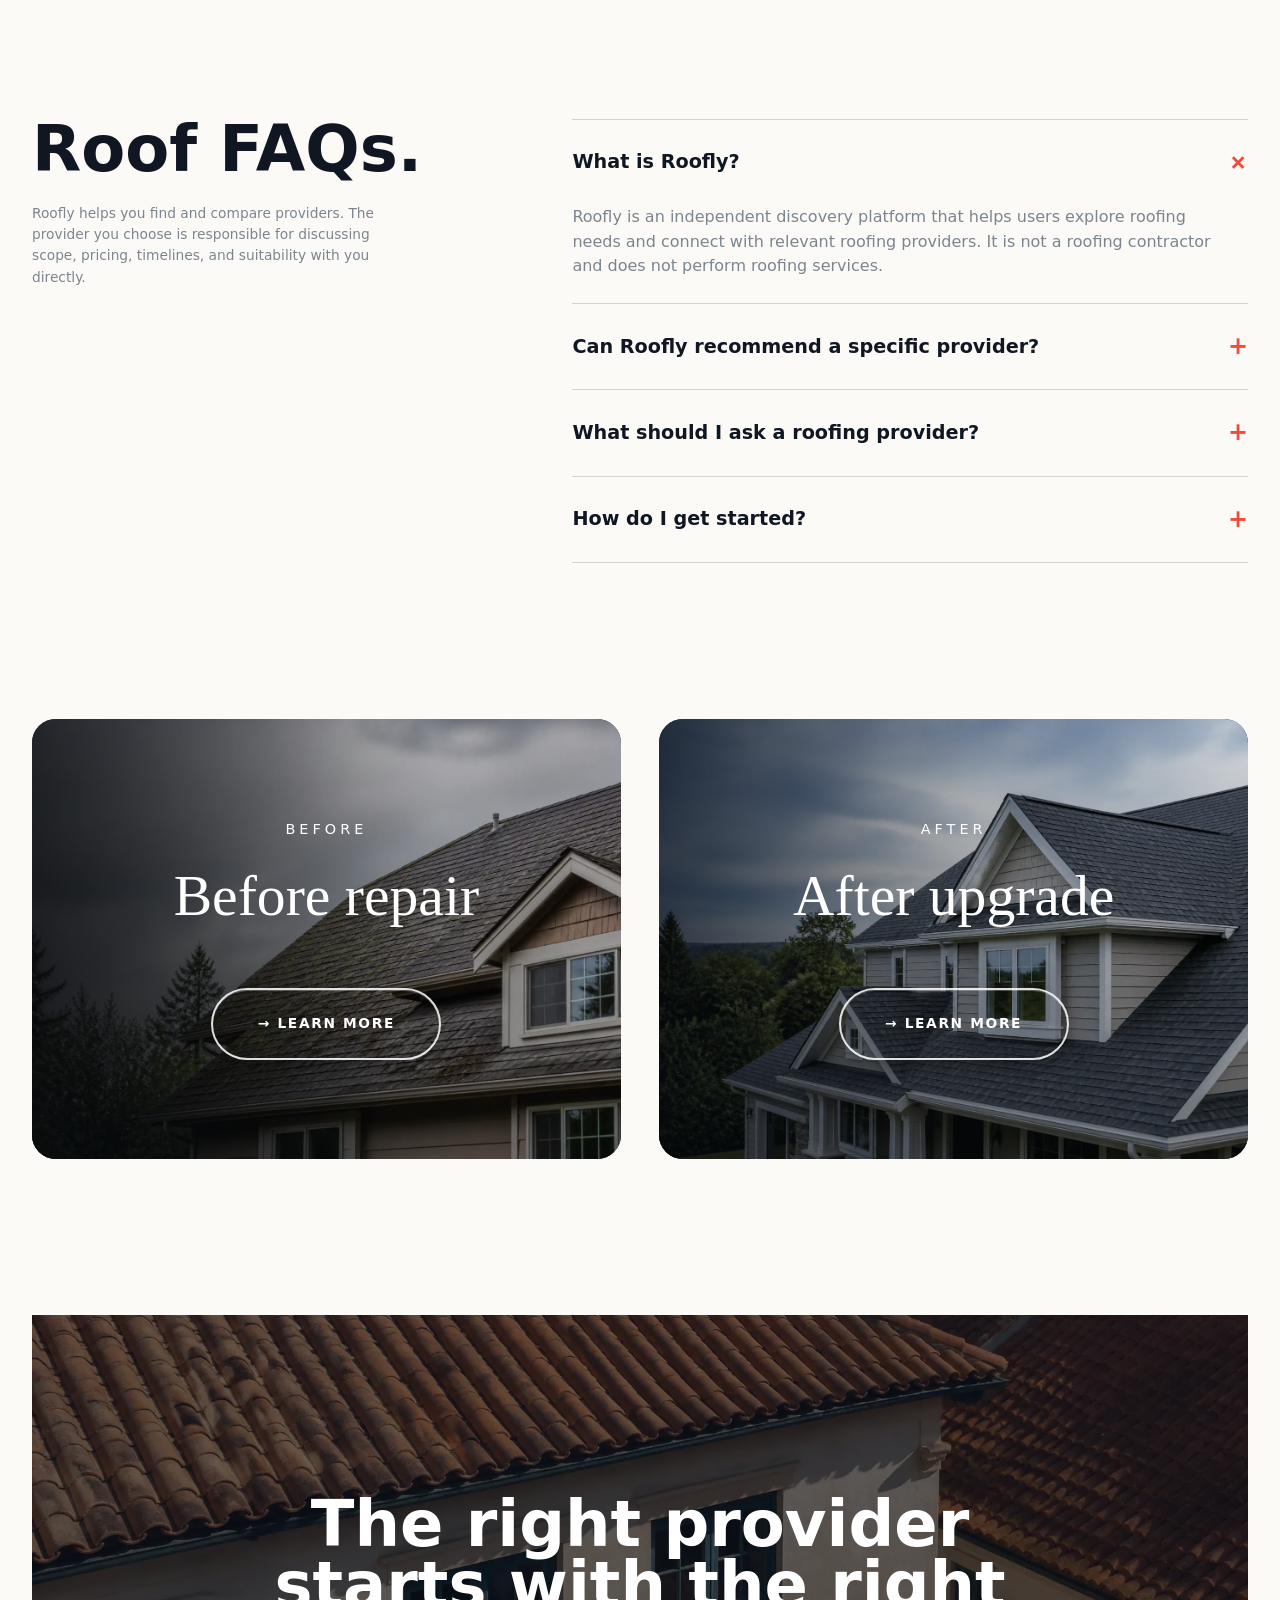
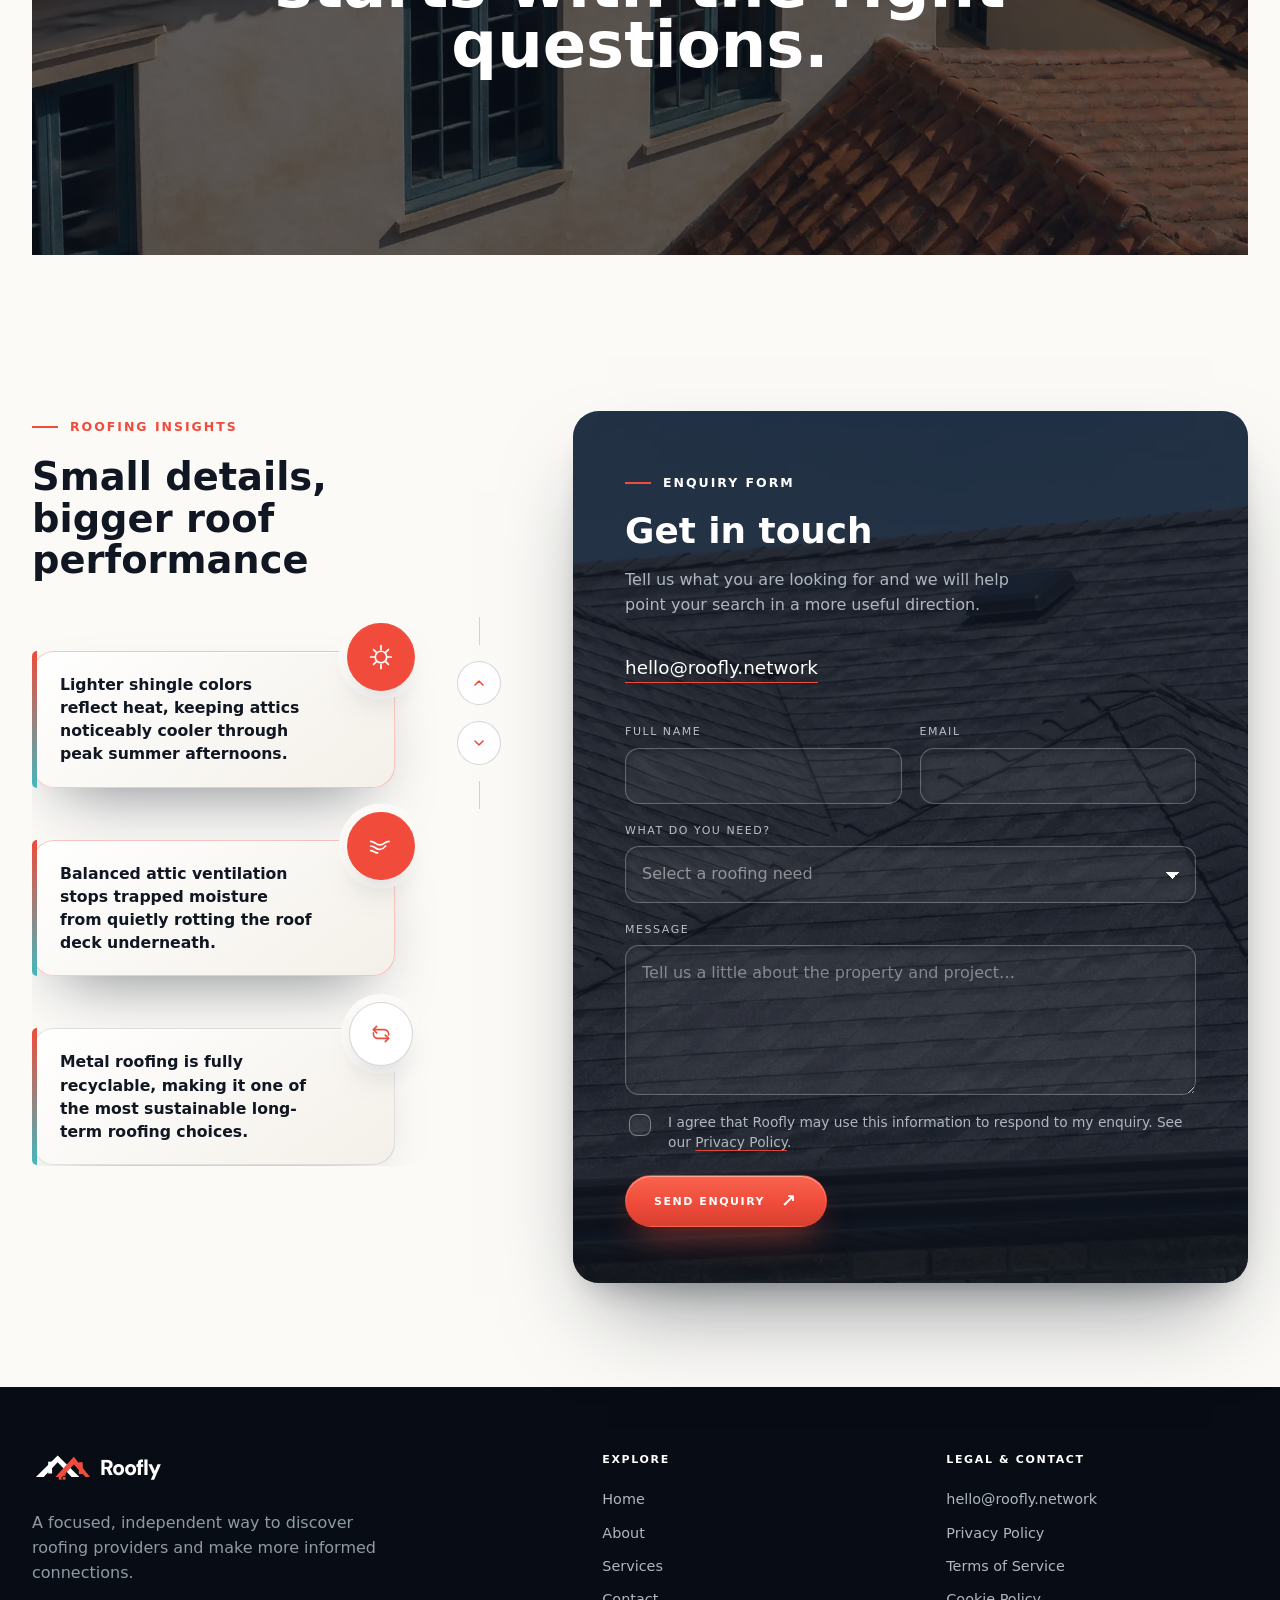
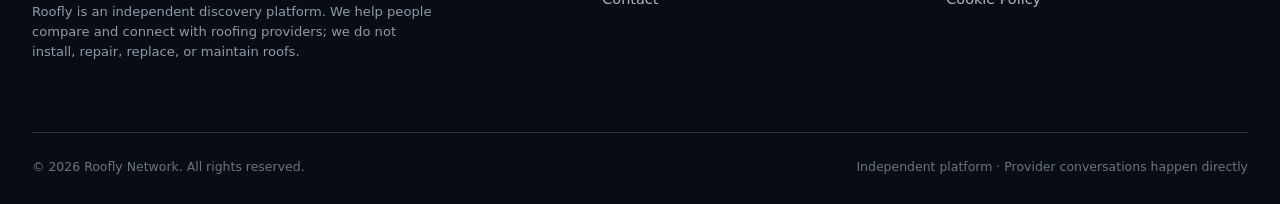
==== commit b66b7691: "+" ====
--- a/index.html
+++ b/index.html
@@ -91,7 +91,7 @@
             who fit the project.</p>
         </div>
         <div class="services-grid">
-          <article class="service-card" data-aos="fade-up"><img src="assets/images/service-roofer.png"
+          <article class="service-card" data-aos="fade-up"><img src="assets/images/service-roofer.webp"
               alt="Roofer working on a pitched roof">
             <div class="service-card__content">
               <div class="service-card__number">01 / PLANNED</div>
@@ -100,7 +100,7 @@
                 href="roof-replacement.html">Explore replacement <span class="arrow">↗</span></a>
             </div>
           </article>
-          <article class="service-card" data-aos="fade-up" data-aos-delay="80"><img src="assets/images/feature-roof.png"
+          <article class="service-card" data-aos="fade-up" data-aos-delay="80"><img src="assets/images/feature-roof.webp"
               alt="Completed roof detail">
             <div class="service-card__content">
               <div class="service-card__number">02 / PROTECT</div>
@@ -110,7 +110,7 @@
             </div>
           </article>
           <article class="service-card" id="maintenance-plan" data-aos="fade-up" data-aos-delay="160"><img
-              src="assets/images/about-roofers.png" alt="Roofing professionals discussing plans">
+              src="assets/images/about-roofers.webp" alt="Roofing professionals discussing plans">
             <div class="service-card__content">
               <div class="service-card__number">03 / DISCOVER</div>
               <h3>More roofing needs</h3>
@@ -192,7 +192,7 @@
             <p>{siteName} helps you move from a vague roofing concern to a clearer provider conversation. Compare the project type, the visible roof details, and the right next step before you spend time chasing quotes.</p>
           </div>
           <figure class="roof-reasons__media" data-aos="fade-up" data-aos-delay="80">
-            <img src="assets/images/about-roofers.png" alt="Roofing professionals reviewing a residential roof plan" loading="lazy">
+            <img src="assets/images/about-roofers.webp" alt="Roofing professionals reviewing a residential roof plan" loading="lazy">
           </figure>
         </div>
         <div class="roof-reasons__divider" aria-hidden="true"></div>
@@ -248,7 +248,7 @@
       <div class="swiper vertical-project-swiper" data-aos="fade-up" aria-label="Latest roofing projects">
         <div class="swiper-wrapper">
           <article class="swiper-slide project-slide" data-index="01">
-            <img src="assets/images/project-roof-01.jpg" alt="Terracotta roof tiles with teal dormer windows">
+            <img src="assets/images/project-roof-01.webp" alt="Terracotta roof tiles with teal dormer windows">
             <div class="project-slide__shade"></div>
             <div class="project-slide__content"><span>01</span>
               <h3>Peak Protection</h3><a class="project-slide__button" href="roof-replacement.html">View Project <span
@@ -256,7 +256,7 @@
             </div>
           </article>
           <article class="swiper-slide project-slide" data-index="02">
-            <img src="assets/images/project-roof-02.jpg" alt="Diagonal terracotta roof and teal attic windows">
+            <img src="assets/images/project-roof-02.webp" alt="Diagonal terracotta roof and teal attic windows">
             <div class="project-slide__shade"></div>
             <div class="project-slide__content"><span>02</span>
               <h3>Tile Renewal</h3><a class="project-slide__button" href="roof-repair.html">View Project <span
@@ -264,7 +264,7 @@
             </div>
           </article>
           <article class="swiper-slide project-slide" data-index="03">
-            <img src="assets/images/project-roof-03.jpg" alt="Layered terracotta city roofscape with teal windows">
+            <img src="assets/images/project-roof-03.webp" alt="Layered terracotta city roofscape with teal windows">
             <div class="project-slide__shade"></div>
             <div class="project-slide__content"><span>03</span>
               <h3>Heritage Roofing</h3><a class="project-slide__button" href="roof-replacement.html">View Project <span
@@ -272,7 +272,7 @@
             </div>
           </article>
           <article class="swiper-slide project-slide" data-index="04">
-            <img src="assets/images/project-roof-04.jpg" alt="Warm terracotta roof with teal dormers at sunset">
+            <img src="assets/images/project-roof-04.webp" alt="Warm terracotta roof with teal dormers at sunset">
             <div class="project-slide__shade"></div>
             <div class="project-slide__content"><span>04</span>
               <h3>Value Lift</h3><a class="project-slide__button" href="roof-replacement.html">View Project <span
@@ -280,7 +280,7 @@
             </div>
           </article>
           <article class="swiper-slide project-slide" data-index="05">
-            <img src="assets/images/project-roof-05.jpg" alt="Terracotta roof with teal skylight frames">
+            <img src="assets/images/project-roof-05.webp" alt="Terracotta roof with teal skylight frames">
             <div class="project-slide__shade"></div>
             <div class="project-slide__content"><span>05</span>
               <h3>Lightline Roof</h3><a class="project-slide__button" href="roof-repair.html">View Project <span
@@ -288,7 +288,7 @@
             </div>
           </article>
           <article class="swiper-slide project-slide" data-index="06">
-            <img src="assets/images/project-roof-06.jpg" alt="Dark terracotta roofscape with teal dormer windows">
+            <img src="assets/images/project-roof-06.webp" alt="Dark terracotta roofscape with teal dormer windows">
             <div class="project-slide__shade"></div>
             <div class="project-slide__content"><span>06</span>
               <h3>Urban Tilework</h3><a class="project-slide__button" href="roof-replacement.html">View Project <span
@@ -322,21 +322,21 @@
         </div>
         <div class="about-photo-panel" aria-label="Roofing detail photo carousel">
           <div class="about-photo-ghost about-photo-ghost--back" aria-hidden="true">
-            <img src="assets/images/about-swipe-roof-03.jpg" alt="" data-about-ghost-back>
+            <img src="assets/images/about-swipe-roof-03.webp" alt="" data-about-ghost-back>
           </div>
           <div class="about-photo-ghost about-photo-ghost--mid" aria-hidden="true">
-            <img src="assets/images/about-swipe-roof-02.jpg" alt="" data-about-ghost-mid>
+            <img src="assets/images/about-swipe-roof-02.webp" alt="" data-about-ghost-mid>
           </div>
           <div class="swiper about-photo-swiper">
             <div class="swiper-wrapper">
-              <figure class="swiper-slide about-photo-slide" data-about-photo="assets/images/about-swipe-roof-01.jpg">
-                <img src="assets/images/about-swipe-roof-01.jpg" alt="White standing seam roof with dark gutter detail">
+              <figure class="swiper-slide about-photo-slide" data-about-photo="assets/images/about-swipe-roof-01.webp">
+                <img src="assets/images/about-swipe-roof-01.webp" alt="White standing seam roof with dark gutter detail">
               </figure>
-              <figure class="swiper-slide about-photo-slide" data-about-photo="assets/images/about-swipe-roof-02.jpg">
-                <img src="assets/images/about-swipe-roof-02.jpg" alt="Dark tiled roof eave with clean fascia and gutter">
+              <figure class="swiper-slide about-photo-slide" data-about-photo="assets/images/about-swipe-roof-02.webp">
+                <img src="assets/images/about-swipe-roof-02.webp" alt="Dark tiled roof eave with clean fascia and gutter">
               </figure>
-              <figure class="swiper-slide about-photo-slide" data-about-photo="assets/images/about-swipe-roof-03.jpg">
-                <img src="assets/images/about-swipe-roof-03.jpg" alt="Commercial flat roof membrane and drain detail">
+              <figure class="swiper-slide about-photo-slide" data-about-photo="assets/images/about-swipe-roof-03.webp">
+                <img src="assets/images/about-swipe-roof-03.webp" alt="Commercial flat roof membrane and drain detail">
               </figure>
             </div>
           </div>
@@ -412,7 +412,7 @@
                   calls for.</p><a class="button button--outline-dark" href="#contact">Ask better questions <span
                     class="arrow">↗</span></a>
               </div>
-              <div class="provider-card__media"><img src="assets/images/provider-fit-roof.jpg"
+              <div class="provider-card__media"><img src="assets/images/provider-fit-roof.webp"
                   alt="Clean asphalt shingle roof detail with vents and blue sky"></div>
             </article>
             <article class="swiper-slide provider-card">
@@ -422,7 +422,7 @@
                   communicates.</p><a class="button button--outline-dark" href="#contact">Start a conversation <span
                     class="arrow">↗</span></a>
               </div>
-              <div class="provider-card__media"><img src="assets/images/provider-quote-roof.jpg"
+              <div class="provider-card__media"><img src="assets/images/provider-quote-roof.webp"
                   alt="Standing seam metal roof detail with gutter and blue sky"></div>
             </article>
             <article class="swiper-slide provider-card">
@@ -432,7 +432,7 @@
                   you want.</p><a class="button button--outline-dark" href="#contact">Explore your options <span
                     class="arrow">↗</span></a>
               </div>
-              <div class="provider-card__media"><img src="assets/images/parallax-tiles.png"
+              <div class="provider-card__media"><img src="assets/images/parallax-tiles.webp"
                   alt="Terracotta roof tiles and teal windows"></div>
             </article>
             <article class="swiper-slide provider-card">
@@ -442,7 +442,7 @@
                   is finished.</p><a class="button button--outline-dark" href="#contact">Compare roof details <span
                     class="arrow">↗</span></a>
               </div>
-              <div class="provider-card__media"><img src="assets/images/provider-residential-roof.jpg"
+              <div class="provider-card__media"><img src="assets/images/provider-residential-roof.webp"
                   alt="Residential shingle roof detail with vents and blue sky"></div>
             </article>
             <article class="swiper-slide provider-card">
@@ -452,7 +452,7 @@
                   worth asking.</p><a class="button button--outline-dark" href="#contact">Explore flat roofs <span
                     class="arrow">↗</span></a>
               </div>
-              <div class="provider-card__media"><img src="assets/images/provider-flat-roof.jpg"
+              <div class="provider-card__media"><img src="assets/images/provider-flat-roof.webp"
                   alt="Commercial flat roof membrane with drain and rooftop equipment"></div>
             </article>
           </div>
@@ -558,8 +558,8 @@
           <article>What details should I prepare first?</article>
         </div>
         <div class="pricing-faq__photos" data-aos="fade-up">
-          <img src="assets/images/roof-pricing-repair.png" alt="Professional roofer repairing shingles on a residential roof" loading="lazy">
-          <img src="assets/images/roof-pricing-flashing.png" alt="Close-up of roofing flashing work around a roof vent" loading="lazy">
+          <img src="assets/images/roof-pricing-repair.webp" alt="Professional roofer repairing shingles on a residential roof" loading="lazy">
+          <img src="assets/images/roof-pricing-flashing.webp" alt="Close-up of roofing flashing work around a roof vent" loading="lazy">
         </div>
       </div>
     </section>
@@ -616,7 +616,7 @@
         <section class="section roof-compare" aria-label="Before and after roof comparison">
           <div class="roof-compare__grid">
             <article class="roof-compare-card" data-aos="fade-up">
-              <img src="assets/images/before-roof-comparison.png" alt="Weathered residential roof before replacement"
+              <img src="assets/images/before-roof-comparison.webp" alt="Weathered residential roof before replacement"
                 loading="lazy">
               <div class="roof-compare-card__shade"></div>
               <div class="roof-compare-card__content">
@@ -626,7 +626,7 @@
               </div>
             </article>
             <article class="roof-compare-card" data-aos="fade-up" data-aos-delay="80">
-              <img src="assets/images/after-roof-comparison.png" alt="Clean new residential roof after replacement"
+              <img src="assets/images/after-roof-comparison.webp" alt="Clean new residential roof after replacement"
                 loading="lazy">
               <div class="roof-compare-card__shade"></div>
               <div class="roof-compare-card__content">
@@ -729,7 +729,7 @@
           </div>
         </div>
         <div class="contact-panel" data-aos="fade-up" data-aos-delay="80">
-          <img class="contact-panel__photo" src="assets/images/provider-residential-roof.jpg"
+          <img class="contact-panel__photo" src="assets/images/provider-residential-roof.webp"
             alt="" loading="lazy">
           <div class="contact-panel__scrim" aria-hidden="true"></div>
           <div class="contact-panel__body">
--- a/assets/css/styles.css
+++ b/assets/css/styles.css
@@ -436,7 +436,7 @@
 .hero__media {
   position: absolute;
   inset: 0;
-  background-image: linear-gradient(90deg, rgba(7, 13, 24, .88) 0%, rgba(7, 13, 24, .66) 42%, rgba(7, 13, 24, .2) 100%), url('../images/hero-roof.png');
+  background-image: linear-gradient(90deg, rgba(7, 13, 24, .88) 0%, rgba(7, 13, 24, .66) 42%, rgba(7, 13, 24, .2) 100%), url('../images/hero-roof.webp');
   background-size: cover;
   background-position: center
 }
@@ -721,7 +721,7 @@
   grid-template-columns: repeat(3, 1fr);
   align-items: start;
   gap: 28px;
-  background: linear-gradient(rgba(13, 26, 45, .75), rgba(13, 26, 45, .87)), url('../images/hero-roof.png') center/cover;
+  background: linear-gradient(rgba(13, 26, 45, .75), rgba(13, 26, 45, .87)), url('../images/hero-roof.webp') center/cover;
   color: #fff
 }
 
@@ -939,7 +939,7 @@
   isolation: isolate;
   overflow: hidden;
   --parallax-shift: 0px;
-  background: linear-gradient(rgba(12, 19, 32, .62), rgba(12, 19, 32, .62)), url('../images/parallax-tiles.png') center/cover
+  background: linear-gradient(rgba(12, 19, 32, .62), rgba(12, 19, 32, .62)), url('../images/parallax-tiles.webp') center/cover
 }
 
 .parallax-image-stack {
@@ -1457,7 +1457,7 @@
 
 .service-hero {
   min-height: 660px;
-  background: linear-gradient(90deg, rgba(7, 13, 24, .88), rgba(7, 13, 24, .25)), url('../images/hero-roof.png') center/cover;
+  background: linear-gradient(90deg, rgba(7, 13, 24, .88), rgba(7, 13, 24, .25)), url('../images/hero-roof.webp') center/cover;
   color: #fff;
   display: flex;
   align-items: end;
@@ -2644,11 +2644,11 @@
 }
 
 .service-hero--repair {
-  background-image: linear-gradient(90deg, rgba(7, 13, 24, .88), rgba(7, 13, 24, .25)), url('../images/provider-quote-roof.jpg');
+  background-image: linear-gradient(90deg, rgba(7, 13, 24, .88), rgba(7, 13, 24, .25)), url('../images/provider-quote-roof.webp');
 }
 
 .service-hero--replacement {
-  background-image: linear-gradient(90deg, rgba(7, 13, 24, .88), rgba(7, 13, 24, .25)), url('../images/provider-residential-roof.jpg');
+  background-image: linear-gradient(90deg, rgba(7, 13, 24, .88), rgba(7, 13, 24, .25)), url('../images/provider-residential-roof.webp');
 }
 
 @media (max-width:900px) {
@@ -3044,7 +3044,7 @@
   position: relative;
   min-width: 0;
   min-height: clamp(720px, 40vw, 1248px);
-  background-image: linear-gradient(90deg, rgba(23, 31, 57, .68), rgba(12, 27, 55, .76)), url('../images/process-roof-parallax.png');
+  background-image: linear-gradient(90deg, rgba(23, 31, 57, .68), rgba(12, 27, 55, .76)), url('../images/process-roof-parallax.webp');
   background-position: center;
   background-size: cover;
   background-attachment: fixed;
@@ -3244,7 +3244,7 @@
   display: grid;
   place-items: center;
   min-height: clamp(190px, 15vw, 260px);
-  background-image: linear-gradient(rgba(9, 20, 34, .72), rgba(9, 20, 34, .72)), url('../images/service-parallax-main.jpg');
+  background-image: linear-gradient(rgba(9, 20, 34, .72), rgba(9, 20, 34, .72)), url('../images/service-parallax-main.webp');
   background-position: center;
   background-size: cover;
   background-attachment: fixed;
@@ -3304,17 +3304,17 @@
 }
 
 .service-gallery-photo--one {
-  background-image: url('../images/service-slide-01.jpg');
+  background-image: url('../images/service-slide-01.webp');
   background-position: center
 }
 
 .service-gallery-photo--two {
-  background-image: url('../images/service-slide-02.jpg');
+  background-image: url('../images/service-slide-02.webp');
   background-position: center
 }
 
 .service-gallery-photo--three {
-  background-image: url('../images/service-slide-03.jpg');
+  background-image: url('../images/service-slide-03.webp');
   background-position: center
 }
 
@@ -3578,7 +3578,7 @@
 .service-insight__parallax {
   height: clamp(420px, 31vw, 660px);
   border-radius: 8px;
-  background-image: url('../images/service-insight-parallax.png');
+  background-image: url('../images/service-insight-parallax.webp');
   background-size: cover;
   background-position: center;
   background-attachment: fixed;
@@ -6197,7 +6197,6 @@
 
 .testimonial-card {
   border-radius: var(--radius-lg);
-  box-shadow: inset 0 1px 0 rgba(255, 255, 255, .5), 0 30px 60px -30px rgba(16, 23, 34, .3)
 }
 
 .testimonial-card__icon {
